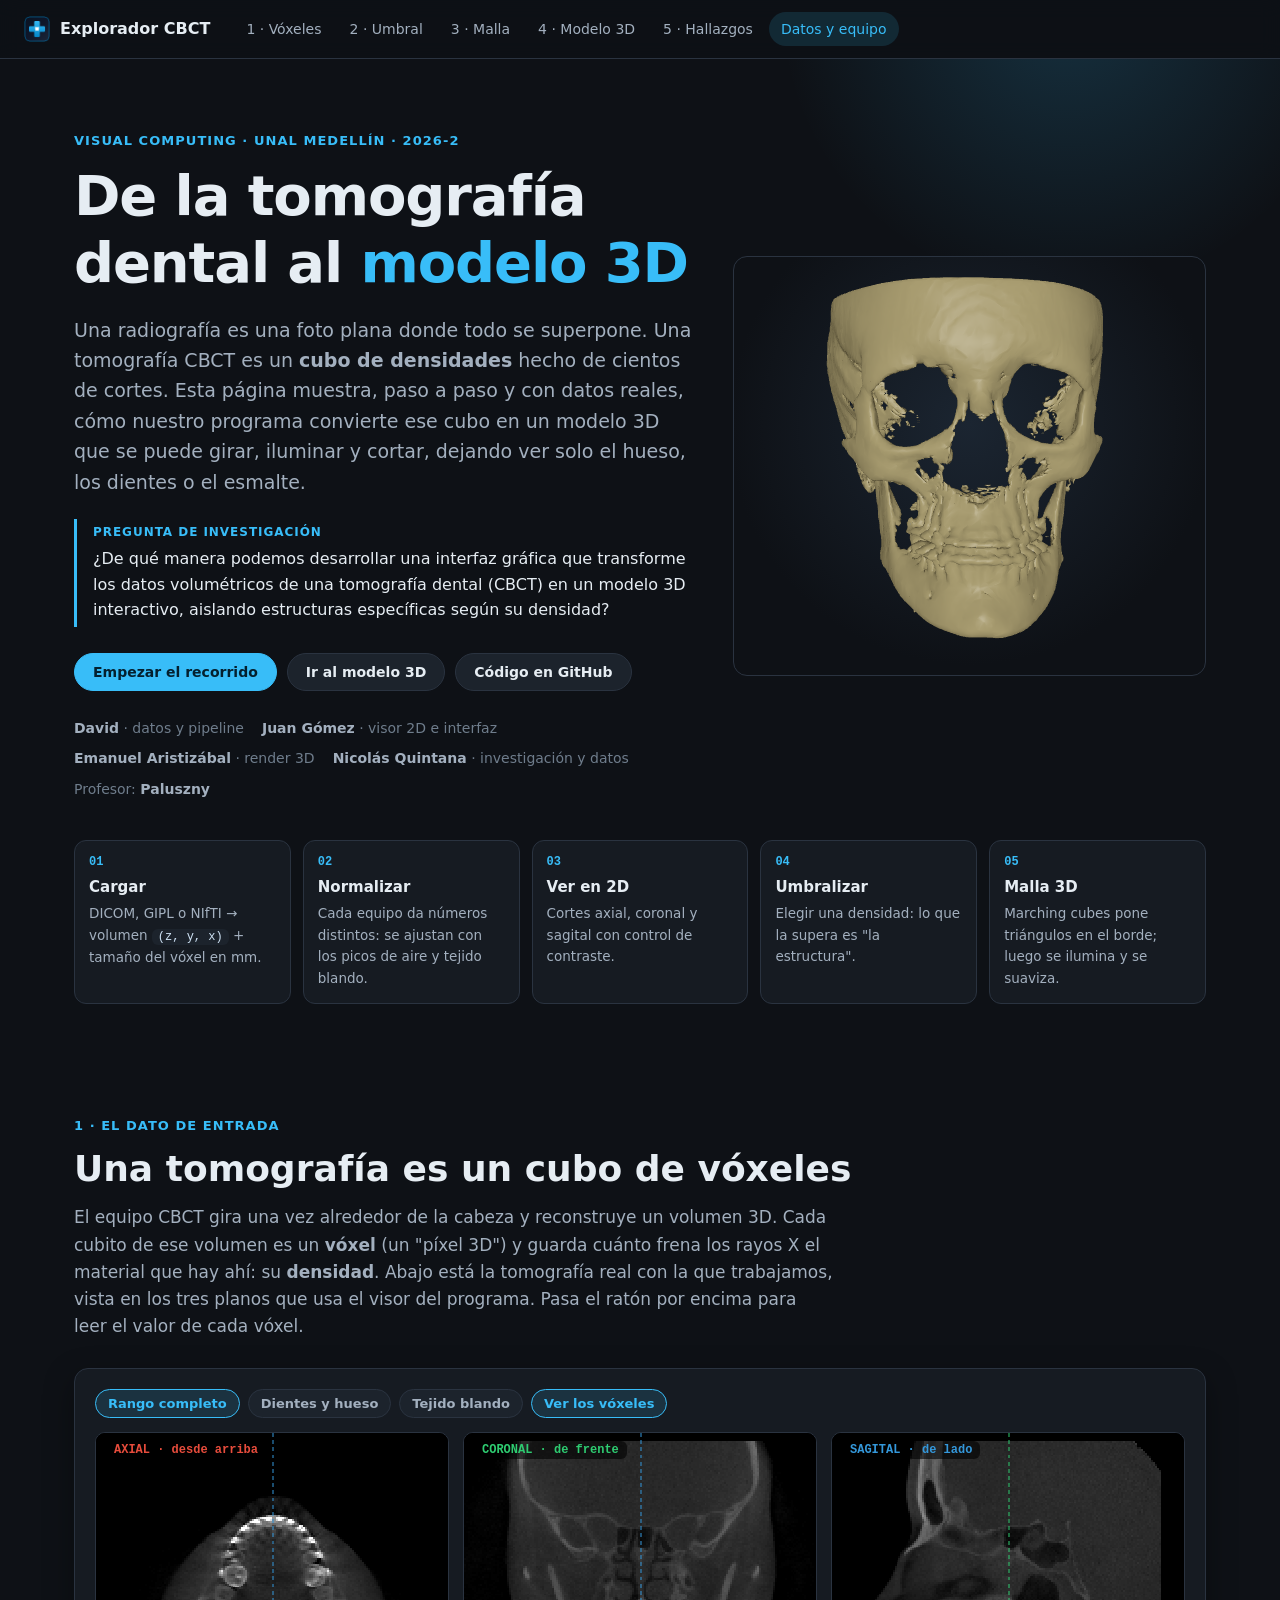
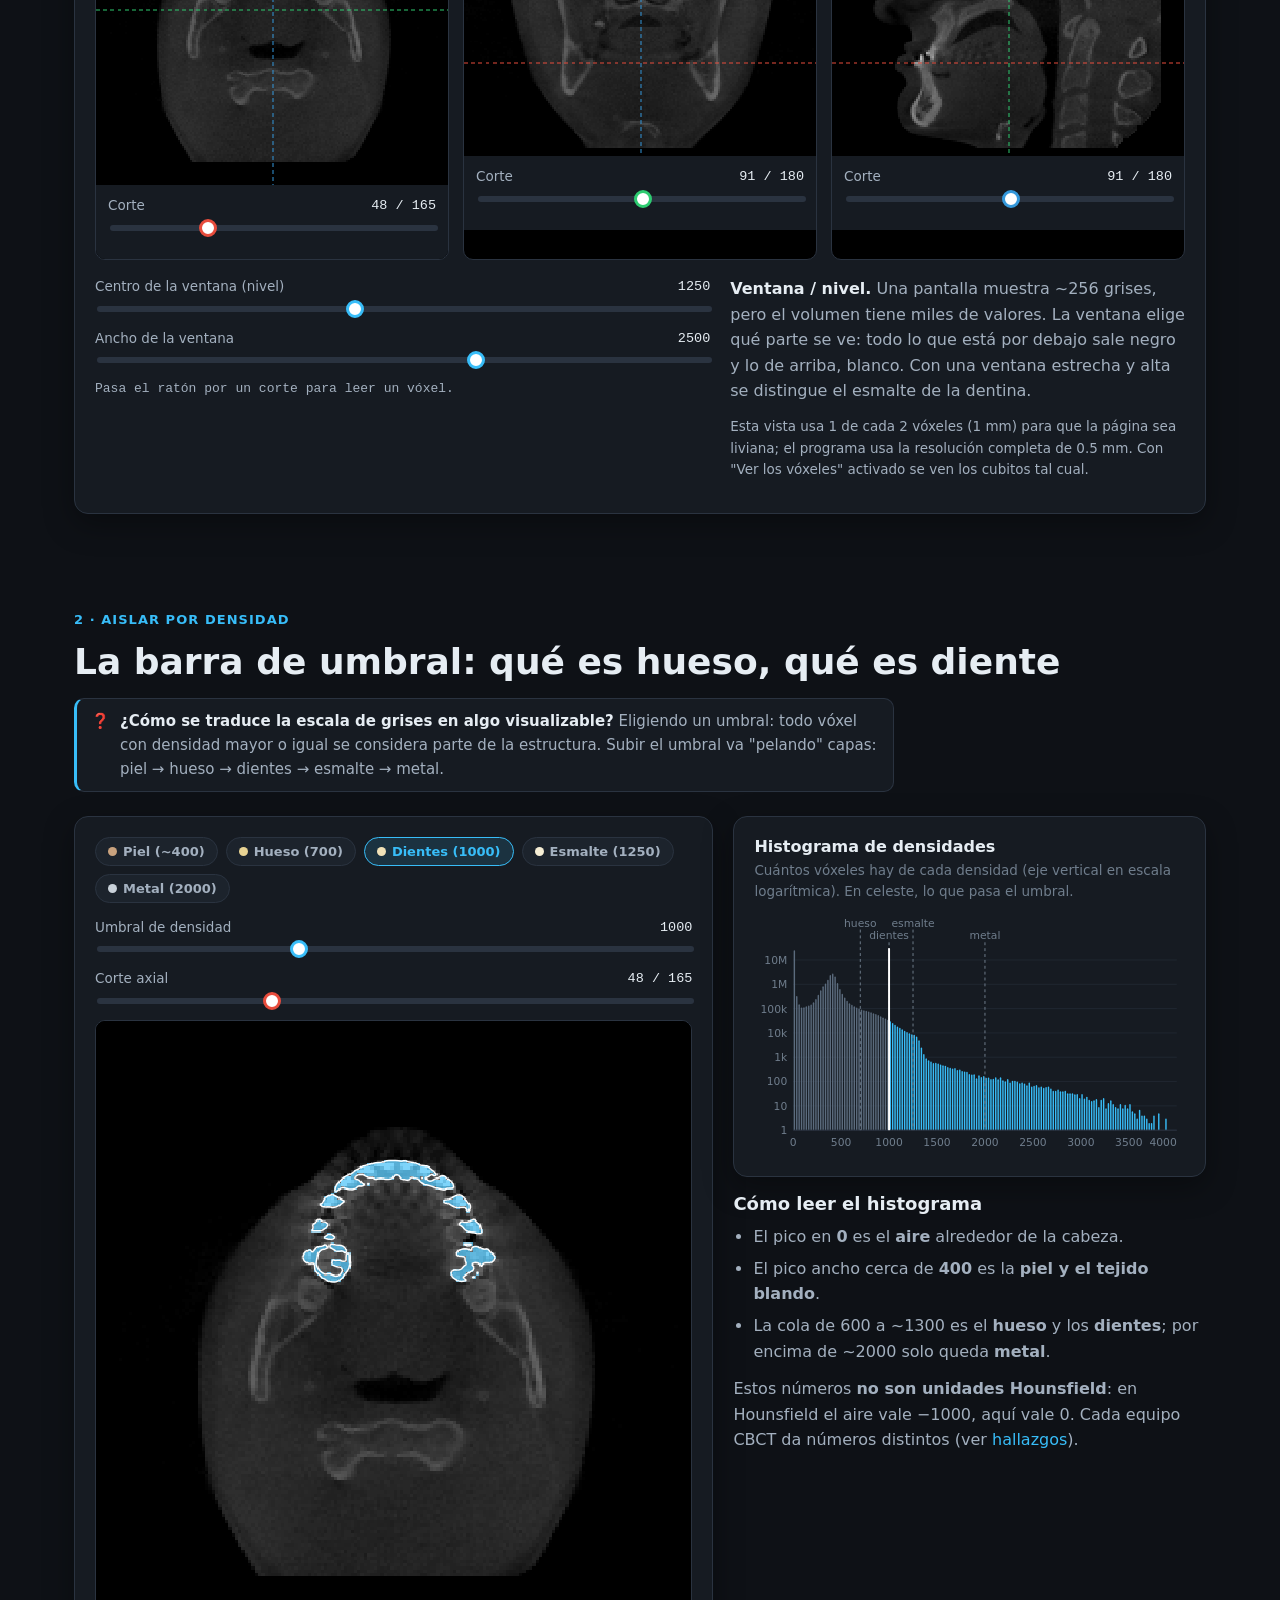
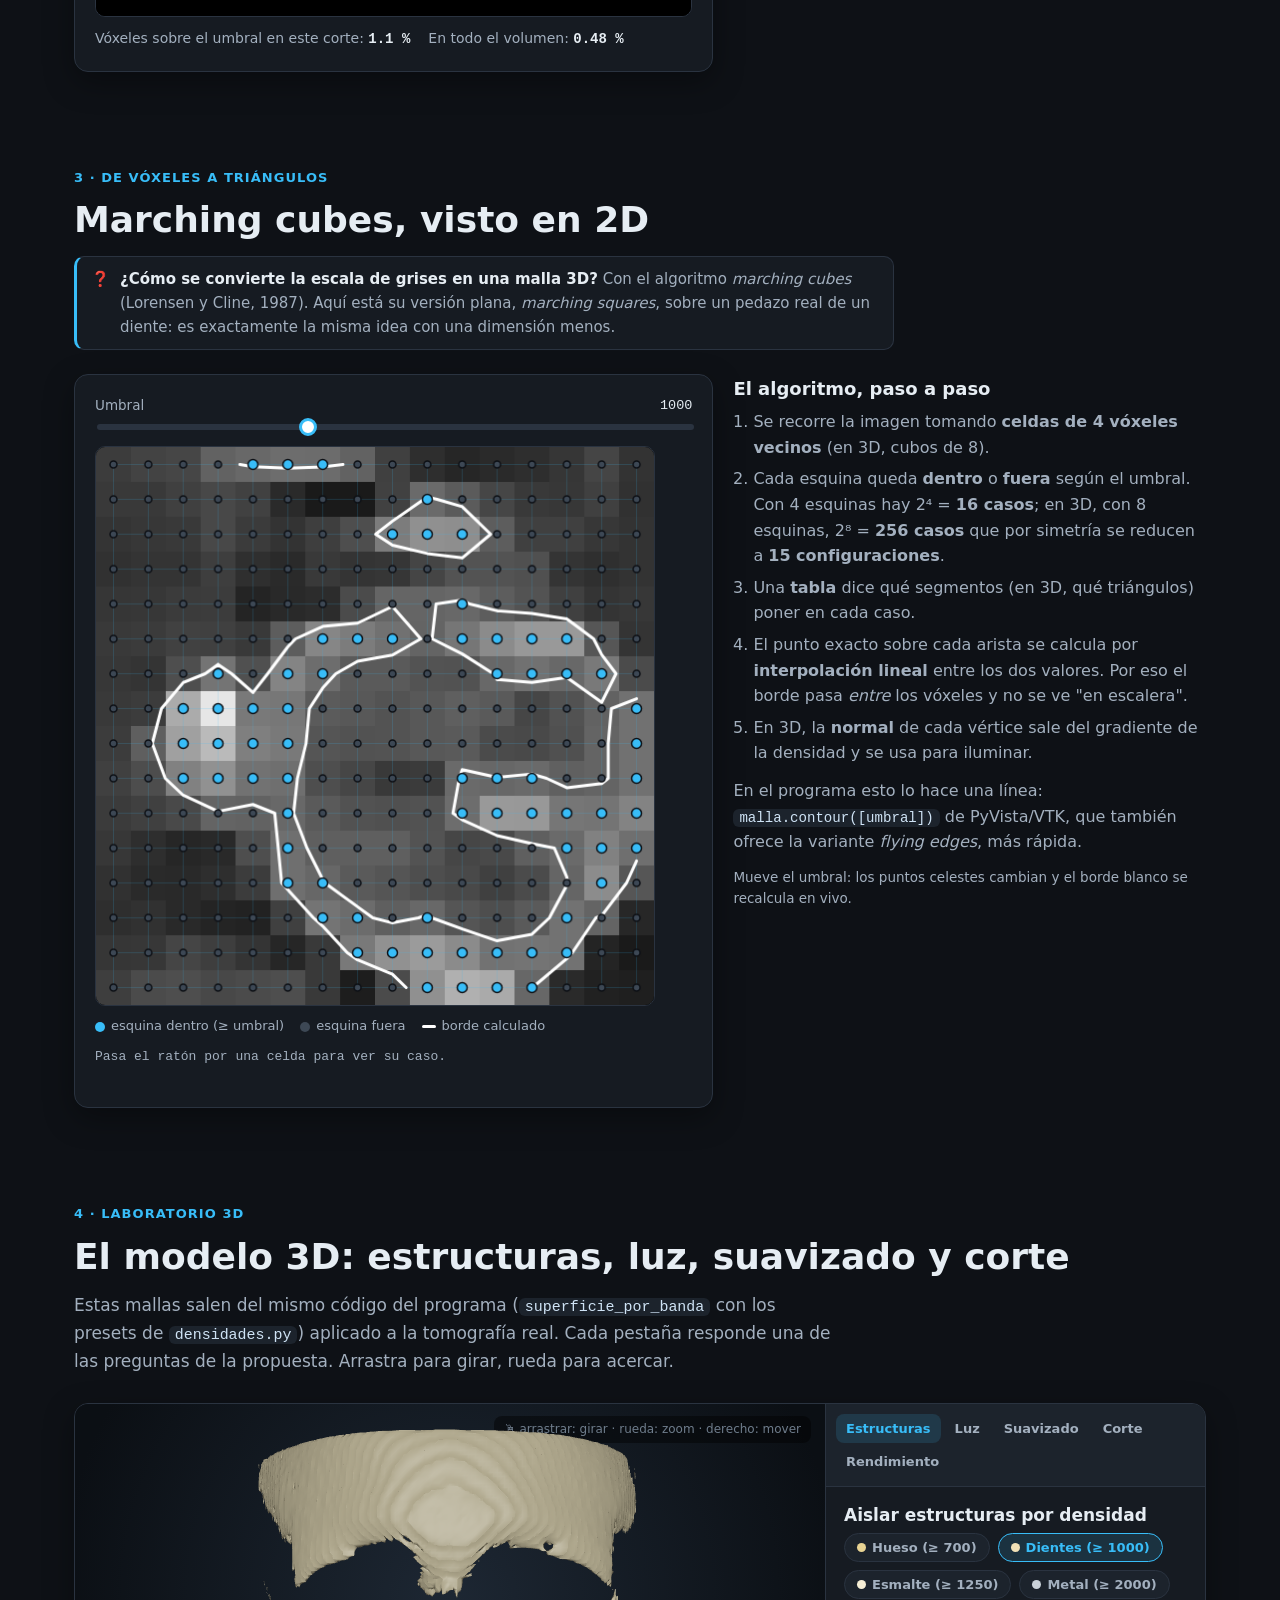
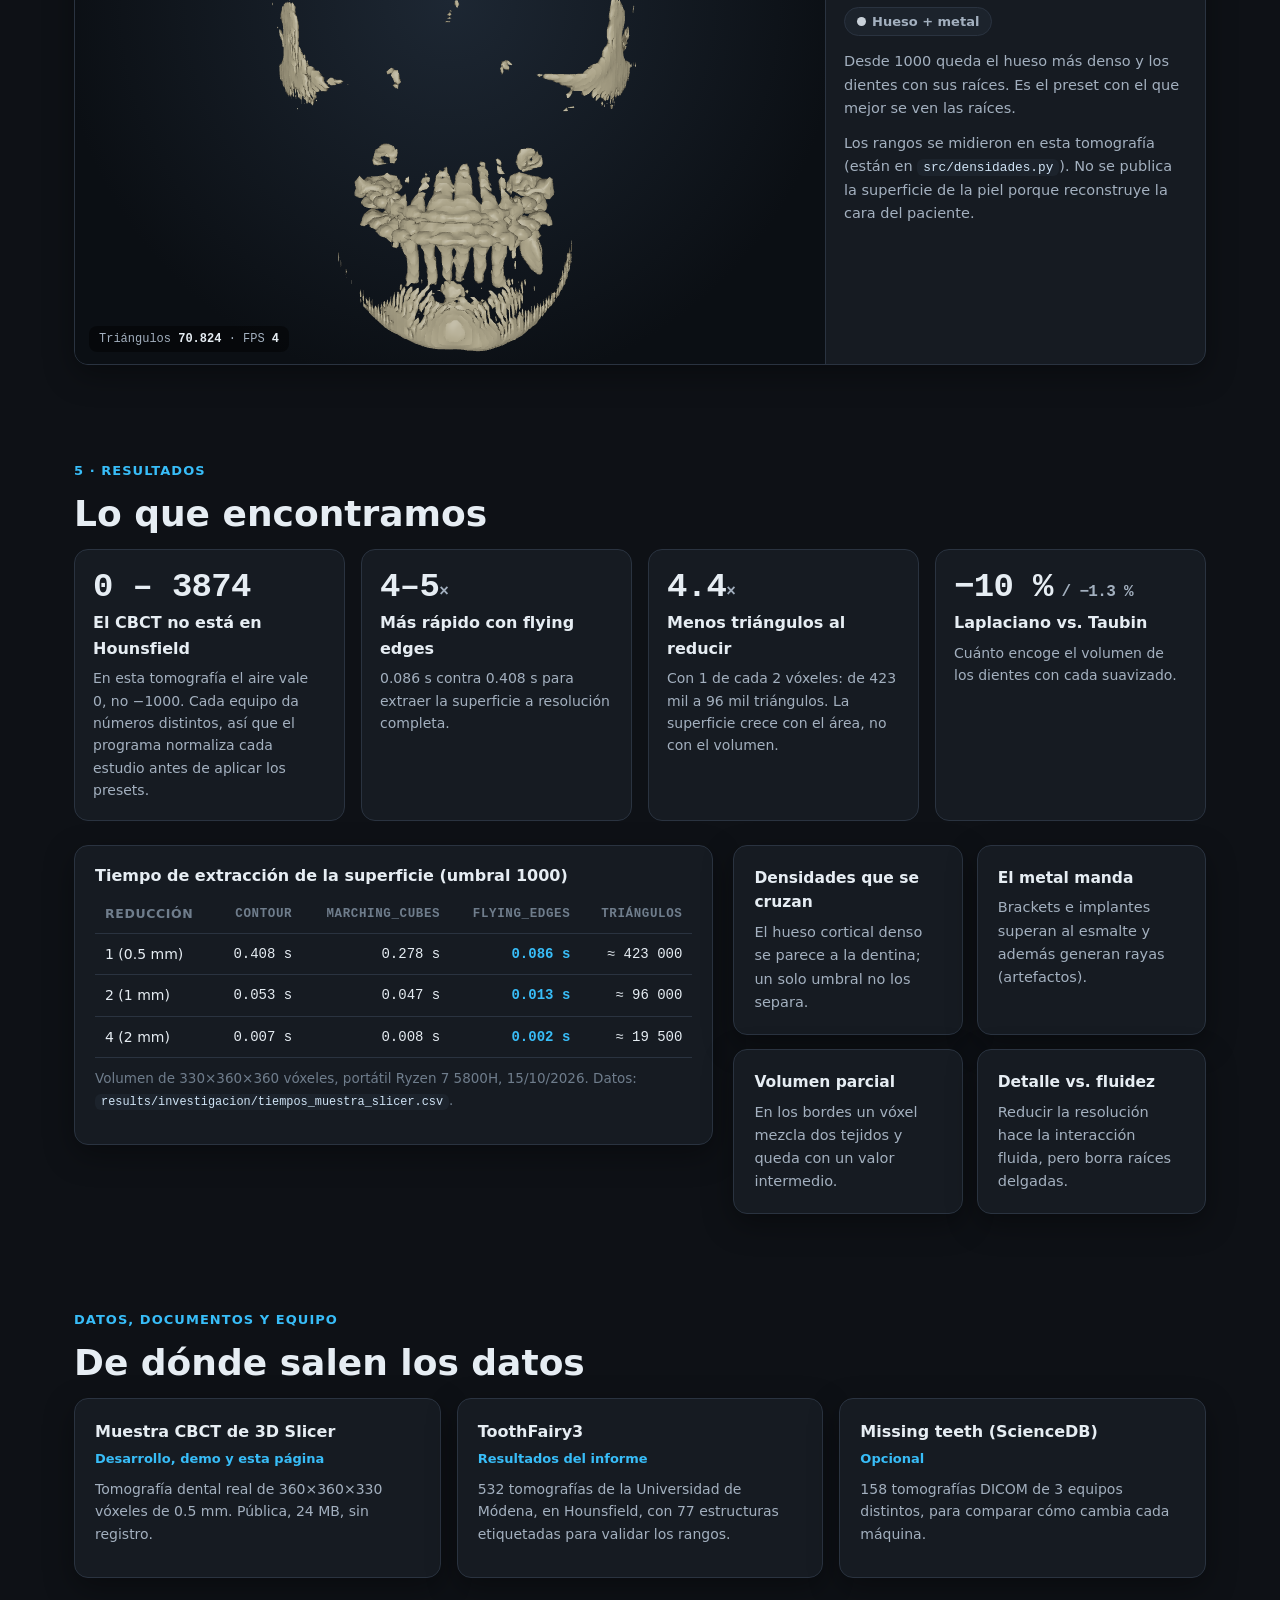
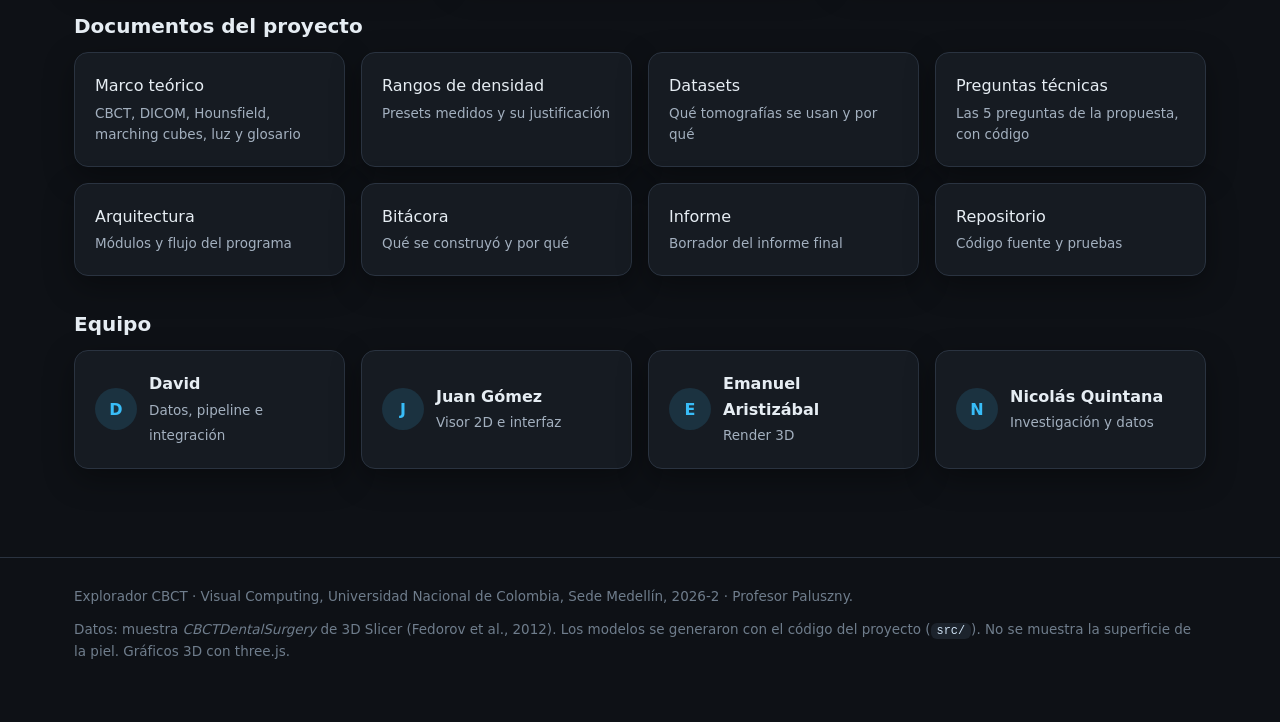
==== web/index.html @ e6a47430 "feat: colores de tejido desde la curva CT-Bone de 3D Slicer, compartidos por app y página - densidad" ====
<!doctype html>
<html lang="es">
<head>
<meta charset="utf-8">
<meta name="viewport" content="width=device-width, initial-scale=1">
<title>Explorador CBCT — de la tomografía al modelo 3D</title>
<meta name="description" content="Proyecto de Visual Computing (UNAL Medellín): cómo una tomografía dental CBCT se convierte en un modelo 3D interactivo que aísla estructuras por densidad.">
<link rel="icon" href="img/icono.png">
<link rel="stylesheet" href="estilos.css">
<script type="importmap">
{ "imports": { "three": "./vendor/three/three.module.js" } }
</script>
</head>
<body>

<nav class="nav" aria-label="Secciones">
  <a class="marca" href="#inicio"><img src="img/icono.png" alt=""><span>Explorador CBCT</span></a>
  <ul>
    <li><a href="#voxel">1 · Vóxeles</a></li>
    <li><a href="#umbral">2 · Umbral</a></li>
    <li><a href="#malla">3 · Malla</a></li>
    <li><a href="#modelo">4 · Modelo 3D</a></li>
    <li><a href="#hallazgos">5 · Hallazgos</a></li>
    <li><a href="#datos">Datos y equipo</a></li>
  </ul>
</nav>

<header class="portada" id="inicio">
  <div class="contenedor rejilla-2">
    <div>
      <div class="eyebrow">Visual Computing · UNAL Medellín · 2026-2</div>
      <h1>De la tomografía dental al <span>modelo 3D</span></h1>
      <p class="lead">Una radiografía es una foto plana donde todo se superpone. Una tomografía CBCT es un
        <b>cubo de densidades</b> hecho de cientos de cortes. Esta página muestra, paso a paso y con datos
        reales, cómo nuestro programa convierte ese cubo en un modelo 3D que se puede girar, iluminar y cortar,
        dejando ver solo el hueso, los dientes o el esmalte.</p>
      <blockquote class="cita-pregunta">
        <small>Pregunta de investigación</small>
        ¿De qué manera podemos desarrollar una interfaz gráfica que transforme los datos volumétricos de una
        tomografía dental (CBCT) en un modelo 3D interactivo, aislando estructuras específicas según su densidad?
      </blockquote>
      <div class="botones">
        <a class="btn primario" href="#voxel">Empezar el recorrido</a>
        <a class="btn" href="#modelo">Ir al modelo 3D</a>
        <a class="btn" href="https://github.com/69kingDavid69/radiografias-visual-computing">Código en GitHub</a>
      </div>
      <div class="equipo">
        <span><b>David</b> · datos y pipeline</span>
        <span><b>Juan Gómez</b> · visor 2D e interfaz</span>
        <span><b>Emanuel Aristizábal</b> · render 3D</span>
        <span><b>Nicolás Quintana</b> · investigación y datos</span>
        <span>Profesor: <b>Paluszny</b></span>
      </div>
    </div>
    <div class="visor-portada" id="visor-portada" aria-label="Modelo 3D de los dientes y el hueso girando">
      <div class="cargando" id="cargando-portada">Cargando modelo…</div>
    </div>
  </div>

  <div class="contenedor" style="margin-top:40px">
    <div class="flujo" aria-label="Flujo del programa">
      <div class="paso"><div class="num">01</div><h4>Cargar</h4><p>DICOM, GIPL o NIfTI → volumen <code>(z, y, x)</code> + tamaño del vóxel en mm.</p></div>
      <div class="paso"><div class="num">02</div><h4>Normalizar</h4><p>Cada equipo da números distintos: se ajustan con los picos de aire y tejido blando.</p></div>
      <div class="paso"><div class="num">03</div><h4>Ver en 2D</h4><p>Cortes axial, coronal y sagital con control de contraste.</p></div>
      <div class="paso"><div class="num">04</div><h4>Umbralizar</h4><p>Elegir una densidad: lo que la supera es "la estructura".</p></div>
      <div class="paso"><div class="num">05</div><h4>Malla 3D</h4><p>Marching cubes pone triángulos en el borde; luego se ilumina y se suaviza.</p></div>
    </div>
  </div>
</header>

<main>

<!-- ============ 1. VÓXELES ============ -->
<section id="voxel">
  <div class="contenedor">
    <div class="eyebrow">1 · El dato de entrada</div>
    <h2 class="titulo-seccion">Una tomografía es un cubo de vóxeles</h2>
    <p class="intro">El equipo CBCT gira una vez alrededor de la cabeza y reconstruye un volumen 3D. Cada cubito de ese
      volumen es un <b>vóxel</b> (un "píxel 3D") y guarda cuánto frena los rayos X el material que hay ahí: su
      <b>densidad</b>. Abajo está la tomografía real con la que trabajamos, vista en los tres planos que usa el visor
      del programa. Pasa el ratón por encima para leer el valor de cada vóxel.</p>

    <div class="tarjeta">
      <div class="chips" role="group" aria-label="Contraste">
        <button class="chip" data-ventana="completo" aria-pressed="true">Rango completo</button>
        <button class="chip" data-ventana="dientes_hueso" aria-pressed="false">Dientes y hueso</button>
        <button class="chip" data-ventana="tejido_blando" aria-pressed="false">Tejido blando</button>
        <button class="chip" id="btn-voxeles" aria-pressed="true">Ver los vóxeles</button>
      </div>
      <div class="planos" id="planos">
        <div class="plano" data-plano="axial">
          <span class="etiqueta" style="color:var(--axial)">AXIAL · desde arriba</span>
          <canvas width="180" height="180"></canvas>
          <div class="pie"><div class="control"><label>Corte <output></output></label><input type="range" style="--color-barra:var(--axial)" aria-label="Corte axial"></div></div>
        </div>
        <div class="plano" data-plano="coronal">
          <span class="etiqueta" style="color:var(--coronal)">CORONAL · de frente</span>
          <canvas width="180" height="180"></canvas>
          <div class="pie"><div class="control"><label>Corte <output></output></label><input type="range" style="--color-barra:var(--coronal)" aria-label="Corte coronal"></div></div>
        </div>
        <div class="plano" data-plano="sagital">
          <span class="etiqueta" style="color:var(--sagital)">SAGITAL · de lado</span>
          <canvas width="180" height="180"></canvas>
          <div class="pie"><div class="control"><label>Corte <output></output></label><input type="range" style="--color-barra:var(--sagital)" aria-label="Corte sagital"></div></div>
        </div>
      </div>
      <div class="rejilla-2" style="margin-top:16px">
        <div>
          <div class="control"><label>Centro de la ventana (nivel) <output id="out-centro"></output></label><input type="range" id="centro" min="0" max="3000" step="10"></div>
          <div class="control"><label>Ancho de la ventana <output id="out-ancho"></output></label><input type="range" id="ancho" min="50" max="4000" step="10"></div>
          <div class="lectura" id="lectura-voxel">Pasa el ratón por un corte para leer un vóxel.</div>
        </div>
        <div class="explicacion">
          <p><strong>Ventana / nivel.</strong> Una pantalla muestra ~256 grises, pero el volumen tiene miles de valores. La
            ventana elige qué parte se ve: todo lo que está por debajo sale negro y lo de arriba, blanco. Con una ventana
            estrecha y alta se distingue el esmalte de la dentina.</p>
          <p class="nota">Esta vista usa 1 de cada 2 vóxeles (1 mm) para que la página sea liviana; el programa usa la
            resolución completa de 0.5 mm. Con "Ver los vóxeles" activado se ven los cubitos tal cual.</p>
        </div>
      </div>
    </div>
  </div>
</section>

<!-- ============ 2. UMBRAL ============ -->
<section id="umbral">
  <div class="contenedor">
    <div class="eyebrow">2 · Aislar por densidad</div>
    <h2 class="titulo-seccion">La barra de umbral: qué es hueso, qué es diente</h2>
    <div class="pregunta-profe"><span>❓</span><span><b>¿Cómo se traduce la escala de grises en algo visualizable?</b>
      Eligiendo un umbral: todo vóxel con densidad mayor o igual se considera parte de la estructura. Subir el umbral
      va "pelando" capas: piel → hueso → dientes → esmalte → metal.</span></div>

    <div class="rejilla-2">
      <div class="tarjeta">
        <div class="chips" role="group" aria-label="Presets de densidad" id="chips-umbral"></div>
        <div class="control"><label>Umbral de densidad <output id="out-umbral"></output></label><input type="range" id="umbral-barra" min="0" max="3000" step="10" value="1000"></div>
        <div class="control"><label>Corte axial <output id="out-corte-umbral"></output></label><input type="range" id="corte-umbral" style="--color-barra:var(--axial)"></div>
        <div class="lienzo-umbral"><canvas id="lienzo-umbral" width="180" height="180" aria-label="Corte axial con los vóxeles que pasan el umbral resaltados"></canvas></div>
        <div class="estadistica">
          <span>Vóxeles sobre el umbral en este corte: <b id="pct-corte">—</b></span>
          <span>En todo el volumen: <b id="pct-total">—</b></span>
        </div>
      </div>
      <div>
        <div class="tarjeta histograma">
          <h3 style="font-size:16px;margin-bottom:4px">Histograma de densidades</h3>
          <p class="nota" style="margin-bottom:8px">Cuántos vóxeles hay de cada densidad (eje vertical en escala logarítmica). En celeste, lo que pasa el umbral.</p>
          <div id="histograma"></div>
        </div>
        <div class="explicacion" style="margin-top:16px">
          <h3>Cómo leer el histograma</h3>
          <ul>
            <li>El pico en <b>0</b> es el <b>aire</b> alrededor de la cabeza.</li>
            <li>El pico ancho cerca de <b>400</b> es la <b>piel y el tejido blando</b>.</li>
            <li>La cola de 600 a ~1300 es el <b>hueso</b> y los <b>dientes</b>; por encima de ~2000 solo queda <b>metal</b>.</li>
          </ul>
          <p>Estos números <b>no son unidades Hounsfield</b>: en Hounsfield el aire vale −1000, aquí vale 0. Cada equipo
            CBCT da números distintos (ver <a href="#hallazgos">hallazgos</a>).</p>
        </div>
      </div>
    </div>
  </div>
</section>

<!-- ============ 3. MARCHING ============ -->
<section id="malla">
  <div class="contenedor">
    <div class="eyebrow">3 · De vóxeles a triángulos</div>
    <h2 class="titulo-seccion">Marching cubes, visto en 2D</h2>
    <div class="pregunta-profe"><span>❓</span><span><b>¿Cómo se convierte la escala de grises en una malla 3D?</b>
      Con el algoritmo <i>marching cubes</i> (Lorensen y Cline, 1987). Aquí está su versión plana,
      <i>marching squares</i>, sobre un pedazo real de un diente: es exactamente la misma idea con una dimensión menos.</span></div>

    <div class="rejilla-2">
      <div class="tarjeta ms">
        <div class="control"><label>Umbral <output id="out-umbral-ms"></output></label><input type="range" id="umbral-ms" min="200" max="2500" step="10" value="1000"></div>
        <canvas id="lienzo-ms" width="560" height="560" aria-label="Rejilla de vóxeles de un diente con el borde calculado por marching squares"></canvas>
        <div class="leyenda-ms">
          <span><i style="background:var(--acento)"></i>esquina dentro (≥ umbral)</span>
          <span><i style="background:#3d4855"></i>esquina fuera</span>
          <span><i style="background:#fff;border-radius:2px;height:3px;width:14px"></i>borde calculado</span>
        </div>
        <div class="caso" id="caso-ms">Pasa el ratón por una celda para ver su caso.</div>
      </div>
      <div class="explicacion">
        <h3>El algoritmo, paso a paso</h3>
        <ol>
          <li>Se recorre la imagen tomando <b>celdas de 4 vóxeles vecinos</b> (en 3D, cubos de 8).</li>
          <li>Cada esquina queda <b>dentro</b> o <b>fuera</b> según el umbral. Con 4 esquinas hay 2⁴ = <b>16 casos</b>;
            en 3D, con 8 esquinas, 2⁸ = <b>256 casos</b> que por simetría se reducen a <b>15 configuraciones</b>.</li>
          <li>Una <b>tabla</b> dice qué segmentos (en 3D, qué triángulos) poner en cada caso.</li>
          <li>El punto exacto sobre cada arista se calcula por <b>interpolación lineal</b> entre los dos valores. Por eso
            el borde pasa <i>entre</i> los vóxeles y no se ve "en escalera".</li>
          <li>En 3D, la <b>normal</b> de cada vértice sale del gradiente de la densidad y se usa para iluminar.</li>
        </ol>
        <p>En el programa esto lo hace una línea: <code>malla.contour([umbral])</code> de PyVista/VTK, que
          también ofrece la variante <i>flying edges</i>, más rápida.</p>
        <p class="nota">Mueve el umbral: los puntos celestes cambian y el borde blanco se recalcula en vivo.</p>
      </div>
    </div>
  </div>
</section>

<!-- ============ 4. MODELO 3D ============ -->
<section id="modelo">
  <div class="contenedor">
    <div class="eyebrow">4 · Laboratorio 3D</div>
    <h2 class="titulo-seccion">El modelo 3D: estructuras, luz, suavizado y corte</h2>
    <p class="intro">Estas mallas salen del mismo código del programa (<code>superficie_por_banda</code> con los presets
      de <code>densidades.py</code>) aplicado a la tomografía real. Cada pestaña responde una de las preguntas de la
      propuesta. Arrastra para girar, rueda para acercar.</p>

    <div class="laboratorio">
      <div class="escena" id="escena-lab">
        <div class="cargando" id="cargando-lab">Cargando modelo…</div>
        <div class="ayuda-raton">🖱 arrastrar: girar · rueda: zoom · derecho: mover</div>
        <div class="hud" id="hud-lab"></div>
      </div>
      <div class="panel-lab">
        <div class="pestanas" role="tablist" aria-label="Temas del laboratorio">
          <button role="tab" aria-selected="true" data-pestana="estructuras">Estructuras</button>
          <button role="tab" aria-selected="false" data-pestana="luz">Luz</button>
          <button role="tab" aria-selected="false" data-pestana="suavizado">Suavizado</button>
          <button role="tab" aria-selected="false" data-pestana="corte">Corte</button>
          <button role="tab" aria-selected="false" data-pestana="rendimiento">Rendimiento</button>
        </div>

        <div class="contenido-pestana" data-contenido="estructuras" role="tabpanel">
          <h3>Aislar estructuras por densidad</h3>
          <div class="chips" role="group" aria-label="Estructura" id="chips-estructura"></div>
          <p id="texto-estructura"></p>
          <p class="nota">Los rangos se midieron en esta tomografía (están en <code>src/densidades.py</code>). No se publica la
            superficie de la piel porque reconstruye la cara del paciente.</p>
        </div>

        <div class="contenido-pestana" data-contenido="luz" role="tabpanel" hidden>
          <h3>¿Qué iluminación ayuda a ver raíces e irregularidades?</h3>
          <div class="interruptor" role="group" aria-label="Sombreado">
            <button data-sombreado="plano" aria-pressed="false">Plano</button>
            <button data-sombreado="phong" aria-pressed="true">Phong</button>
          </div>
          <div class="control"><label>Brillo especular (exponente n) <output id="out-brillo"></output></label><input type="range" id="brillo" min="1" max="120" value="40"></div>
          <div class="chips"><button class="chip" id="btn-triangulos" aria-pressed="false">Ver triángulos</button></div>
          <div class="formula">color = ambiente + difusa·(N·L) + especular·(R·V)ⁿ</div>
          <ul>
            <li><b>Plano:</b> una normal por triángulo; se ven las facetas.</li>
            <li><b>Gouraud:</b> la luz se calcula en los vértices y se interpolan los colores; los brillos pequeños se pierden.</li>
            <li><b>Phong:</b> se interpolan las normales y la luz se calcula en cada píxel; los brillos marcan curvas finas como las raíces. Es el que usa el programa (<code>smooth_shading=True</code>).</li>
          </ul>
        </div>

        <div class="contenido-pestana" data-contenido="suavizado" role="tabpanel" hidden>
          <h3>¿Cómo se suaviza sin perder la forma?</h3>
          <div class="chips" role="group" aria-label="Suavizado" id="chips-suavizado">
            <button class="chip" data-suavizado="ninguno" aria-pressed="true">Sin suavizar</button>
            <button class="chip" data-suavizado="laplaciano" aria-pressed="false">Laplaciano</button>
            <button class="chip" data-suavizado="taubin" aria-pressed="false">Taubin</button>
          </div>
          <div class="control"><label>Iteraciones <output id="out-iter"></output></label><input type="range" id="iteraciones" min="5" max="100" step="5" value="30"></div>
          <div class="dato-vivo">
            <div><small>Volumen respecto al original</small><b id="vol-cambio">100 %</b></div>
            <div><small>Triángulos</small><b id="tri-suav">—</b></div>
          </div>
          <ul>
            <li><b>Laplaciano:</b> cada vértice va al promedio de sus vecinos. Suaviza, pero <b>encoge</b> el modelo.</li>
            <li><b>Taubin:</b> alterna un paso que encoge y otro que infla (filtro pasa-bajos): quita el ruido <b>sin encoger</b>.</li>
          </ul>
          <p class="nota">Se calcula en vivo en el navegador sobre el modelo de los dientes (λ = 0.33, μ = −0.34). Con más iteraciones el Laplaciano encoge cada vez más, mientras Taubin se mantiene cerca del 100 %. En el programa (PyVista) se midió −10.4 % y −1.3 %. Como el modelo está recortado, el volumen es aproximado.</p>
        </div>

        <div class="contenido-pestana" data-contenido="corte" role="tabpanel" hidden>
          <h3>Plano de corte: ver por dentro</h3>
          <div class="interruptor" role="group" aria-label="Eje del plano">
            <button data-eje="x" aria-pressed="true">Lado a lado</button>
            <button data-eje="y" aria-pressed="false">Adelante-atrás</button>
            <button data-eje="z" aria-pressed="false">Arriba-abajo</button>
          </div>
          <div class="control"><label>Posición del plano <output id="out-corte"></output></label><input type="range" id="pos-corte" min="0" max="1000" value="500"></div>
          <p>Todo lo que queda de un lado del plano se oculta. Como la superficie es una cáscara, al cortarla se ve el
            interior en <b style="color:var(--pulpa)">rojo</b>: las cavidades de la pulpa y los conductos aparecen como superficies internas del diente.</p>
          <p class="nota">En el programa: <code>pl.add_mesh_clip_plane(superficie)</code> (PyVista).</p>
        </div>

        <div class="contenido-pestana" data-contenido="rendimiento" role="tabpanel" hidden>
          <h3>¿Cuánto cuestan los polígonos?</h3>
          <div class="dato-vivo">
            <div><small>Triángulos en pantalla</small><b id="tri-vivo">—</b></div>
            <div><small>Cuadros por segundo</small><b id="fps-vivo">—</b></div>
          </div>
          <div class="chips"><button class="chip" id="btn-girar" aria-pressed="false">Girar solo</button></div>
          <p>Hay dos costos distintos:</p>
          <ul>
            <li><b>Extraer</b> la superficie depende de los vóxeles y se paga al mover la barra de umbral.</li>
            <li><b>Dibujarla</b> depende de los triángulos y se paga en cada cuadro mientras se gira.</li>
          </ul>
          <p>Las mediciones del programa están en <a href="#hallazgos">hallazgos</a>: <i>flying edges</i> es 4–5× más
            rápido y tomar 1 de cada 2 vóxeles deja 4.4× menos triángulos.</p>
        </div>
      </div>
    </div>
  </div>
</section>

<!-- ============ 5. HALLAZGOS ============ -->
<section id="hallazgos">
  <div class="contenedor">
    <div class="eyebrow">5 · Resultados</div>
    <h2 class="titulo-seccion">Lo que encontramos</h2>
    <div class="rejilla-4">
      <div class="cifra"><div class="valor">0 – 3874</div><div class="que">El CBCT no está en Hounsfield</div><p>En esta tomografía el aire vale 0, no −1000. Cada equipo da números distintos, así que el programa normaliza cada estudio antes de aplicar los presets.</p></div>
      <div class="cifra"><div class="valor">4–5<small>×</small></div><div class="que">Más rápido con flying edges</div><p>0.086 s contra 0.408 s para extraer la superficie a resolución completa.</p></div>
      <div class="cifra"><div class="valor">4.4<small>×</small></div><div class="que">Menos triángulos al reducir</div><p>Con 1 de cada 2 vóxeles: de 423 mil a 96 mil triángulos. La superficie crece con el área, no con el volumen.</p></div>
      <div class="cifra"><div class="valor">−10 %<small> / −1.3 %</small></div><div class="que">Laplaciano vs. Taubin</div><p>Cuánto encoge el volumen de los dientes con cada suavizado.</p></div>
    </div>

    <div class="rejilla-2" style="margin-top:24px">
      <div class="tarjeta">
        <h3 style="font-size:16px;margin-bottom:10px">Tiempo de extracción de la superficie (umbral 1000)</h3>
        <table>
          <thead><tr><th>Reducción</th><th class="num">contour</th><th class="num">marching_cubes</th><th class="num">flying_edges</th><th class="num">Triángulos</th></tr></thead>
          <tbody>
            <tr><td>1 (0.5 mm)</td><td class="num">0.408 s</td><td class="num">0.278 s</td><td class="num"><span class="mejor">0.086 s</span></td><td class="num">≈ 423 000</td></tr>
            <tr><td>2 (1 mm)</td><td class="num">0.053 s</td><td class="num">0.047 s</td><td class="num"><span class="mejor">0.013 s</span></td><td class="num">≈ 96 000</td></tr>
            <tr><td>4 (2 mm)</td><td class="num">0.007 s</td><td class="num">0.008 s</td><td class="num"><span class="mejor">0.002 s</span></td><td class="num">≈ 19 500</td></tr>
          </tbody>
        </table>
        <p class="nota" style="margin-top:10px">Volumen de 330×360×360 vóxeles, portátil Ryzen 7 5800H, 15/10/2026. Datos: <code>results/investigacion/tiempos_muestra_slicer.csv</code>.</p>
      </div>
      <div class="lista-limites">
        <div class="tarjeta"><h4>Densidades que se cruzan</h4><p>El hueso cortical denso se parece a la dentina; un solo umbral no los separa.</p></div>
        <div class="tarjeta"><h4>El metal manda</h4><p>Brackets e implantes superan al esmalte y además generan rayas (artefactos).</p></div>
        <div class="tarjeta"><h4>Volumen parcial</h4><p>En los bordes un vóxel mezcla dos tejidos y queda con un valor intermedio.</p></div>
        <div class="tarjeta"><h4>Detalle vs. fluidez</h4><p>Reducir la resolución hace la interacción fluida, pero borra raíces delgadas.</p></div>
      </div>
    </div>
  </div>
</section>

<!-- ============ DATOS Y EQUIPO ============ -->
<section id="datos">
  <div class="contenedor">
    <div class="eyebrow">Datos, documentos y equipo</div>
    <h2 class="titulo-seccion">De dónde salen los datos</h2>
    <div class="rejilla-3">
      <div class="tarjeta dataset"><h4>Muestra CBCT de 3D Slicer</h4><div class="uso">Desarrollo, demo y esta página</div><p>Tomografía dental real de 360×360×330 vóxeles de 0.5 mm. Pública, 24 MB, sin registro.</p></div>
      <div class="tarjeta dataset"><h4>ToothFairy3</h4><div class="uso">Resultados del informe</div><p>532 tomografías de la Universidad de Módena, en Hounsfield, con 77 estructuras etiquetadas para validar los rangos.</p></div>
      <div class="tarjeta dataset"><h4>Missing teeth (ScienceDB)</h4><div class="uso">Opcional</div><p>158 tomografías DICOM de 3 equipos distintos, para comparar cómo cambia cada máquina.</p></div>
    </div>

    <h3 style="margin:36px 0 14px;font-size:20px">Documentos del proyecto</h3>
    <div class="rejilla-4 docs">
      <a class="tarjeta" href="https://github.com/69kingDavid69/radiografias-visual-computing/blob/main/docs/investigacion/marco-teorico.md">Marco teórico<span>CBCT, DICOM, Hounsfield, marching cubes, luz y glosario</span></a>
      <a class="tarjeta" href="https://github.com/69kingDavid69/radiografias-visual-computing/blob/main/docs/investigacion/densidades.md">Rangos de densidad<span>Presets medidos y su justificación</span></a>
      <a class="tarjeta" href="https://github.com/69kingDavid69/radiografias-visual-computing/blob/main/docs/investigacion/datasets.md">Datasets<span>Qué tomografías se usan y por qué</span></a>
      <a class="tarjeta" href="https://github.com/69kingDavid69/radiografias-visual-computing/blob/main/docs/investigacion/preguntas-clave.md">Preguntas técnicas<span>Las 5 preguntas de la propuesta, con código</span></a>
      <a class="tarjeta" href="https://github.com/69kingDavid69/radiografias-visual-computing/blob/main/docs/ARCHITECTURE.md">Arquitectura<span>Módulos y flujo del programa</span></a>
      <a class="tarjeta" href="https://github.com/69kingDavid69/radiografias-visual-computing/blob/main/docs/bitacora-desarrollo.md">Bitácora<span>Qué se construyó y por qué</span></a>
      <a class="tarjeta" href="https://github.com/69kingDavid69/radiografias-visual-computing/blob/main/docs/investigacion/informe.md">Informe<span>Borrador del informe final</span></a>
      <a class="tarjeta" href="https://github.com/69kingDavid69/radiografias-visual-computing">Repositorio<span>Código fuente y pruebas</span></a>
    </div>

    <h3 style="margin:36px 0 14px;font-size:20px">Equipo</h3>
    <div class="rejilla-4">
      <div class="tarjeta persona"><div class="avatar">D</div><div><b>David</b><span>Datos, pipeline e integración</span></div></div>
      <div class="tarjeta persona"><div class="avatar">J</div><div><b>Juan Gómez</b><span>Visor 2D e interfaz</span></div></div>
      <div class="tarjeta persona"><div class="avatar">E</div><div><b>Emanuel Aristizábal</b><span>Render 3D</span></div></div>
      <div class="tarjeta persona"><div class="avatar">N</div><div><b>Nicolás Quintana</b><span>Investigación y datos</span></div></div>
    </div>
  </div>
</section>

</main>

<footer>
  <div class="contenedor">
    <p>Explorador CBCT · Visual Computing, Universidad Nacional de Colombia, Sede Medellín, 2026-2 · Profesor Paluszny.</p>
    <p>Datos: muestra <i>CBCTDentalSurgery</i> de 3D Slicer (Fedorov et al., 2012). Los modelos se generaron con el código
      del proyecto (<code>src/</code>). No se muestra la superficie de la piel. Gráficos 3D con three.js.</p>
  </div>
</footer>

<div class="tooltip" id="tooltip" role="status"></div>

<script type="module" src="js/principal.js"></script>
</body>
</html>
---- web/estilos.css ----
/* Explorador CBCT — página del proyecto. Mismos colores que la app Qt (src/app_qt.py). */
:root {
  color-scheme: dark;
  --bg: #0e1116;
  --panel: #161b22;
  --panel-2: #1c232c;
  --line: #2a3340;
  --ink: #e6edf3;
  --ink-2: #a3b0bf;
  --ink-3: #6f7d8c;
  --acento: #38bdf8;
  --acento-2: #0ea5e9;
  --acento-suave: rgba(56, 189, 248, 0.14);
  --axial: #e74c3c;
  --coronal: #2ecc71;
  --sagital: #3498db;
  /* Colores de los tejidos: los mismos de src/densidades.py (COLORES_TEJIDO). */
  --metal: #c9d1d9;
  --hueso: #e8d393;
  --dientes: #f0e1b7;
  --esmalte: #f6eed5;
  --pulpa: #d94a3d;   /* interior de los dientes (pulpa y conductos) en el plano de corte */
  --radio: 14px;
  --sombra: 0 10px 30px rgba(0, 0, 0, 0.35);
  --fuente: "Segoe UI", system-ui, -apple-system, Roboto, "Helvetica Neue", Arial, sans-serif;
  --mono: ui-monospace, "Cascadia Code", Consolas, monospace;
}

* { box-sizing: border-box; }
html { scroll-behavior: smooth; scroll-padding-top: 72px; }
body {
  margin: 0;
  background: var(--bg);
  color: var(--ink);
  font: 16px/1.6 var(--fuente);
  -webkit-font-smoothing: antialiased;
}
a { color: var(--acento); text-decoration: none; }
a:hover { text-decoration: underline; }
code { font-family: var(--mono); font-size: 0.88em; background: var(--panel-2); padding: 1px 6px; border-radius: 6px; color: #cfe3f5; }
h1, h2, h3 { line-height: 1.2; margin: 0; }
p { margin: 0 0 12px; }

/* ---------- Navegación ---------- */
.nav {
  position: sticky; top: 0; z-index: 20;
  display: flex; align-items: center; gap: 24px;
  padding: 12px 24px;
  background: rgba(14, 17, 22, 0.85);
  backdrop-filter: blur(10px);
  border-bottom: 1px solid var(--line);
}
.nav .marca { display: flex; align-items: center; gap: 10px; font-weight: 700; color: var(--ink); white-space: nowrap; }
.nav .marca img { width: 26px; height: 26px; }
.nav ul { display: flex; gap: 4px; list-style: none; margin: 0; padding: 0; overflow-x: auto; scrollbar-width: none; }
.nav ul a { display: block; padding: 6px 12px; border-radius: 999px; color: var(--ink-2); font-size: 14px; white-space: nowrap; }
.nav ul a:hover, .nav ul a.activo { background: var(--acento-suave); color: var(--acento); text-decoration: none; }

/* ---------- Estructura ---------- */
.contenedor { max-width: 1180px; margin: 0 auto; padding: 0 24px; }
section { padding: 72px 0 24px; }
.eyebrow { color: var(--acento); font-size: 13px; font-weight: 700; letter-spacing: 0.08em; text-transform: uppercase; margin-bottom: 10px; }
.titulo-seccion { font-size: clamp(26px, 3.4vw, 36px); margin-bottom: 14px; }
.intro { color: var(--ink-2); max-width: 760px; font-size: 17px; margin-bottom: 28px; }
.pregunta-profe {
  display: inline-flex; gap: 10px; align-items: flex-start;
  background: var(--panel); border: 1px solid var(--line); border-left: 3px solid var(--acento);
  border-radius: 10px; padding: 10px 14px; margin-bottom: 24px; color: var(--ink-2); font-size: 15px; max-width: 820px;
}
.pregunta-profe b { color: var(--ink); }

.tarjeta {
  background: var(--panel); border: 1px solid var(--line); border-radius: var(--radio);
  padding: 20px; box-shadow: var(--sombra);
}
.rejilla-2 { display: grid; grid-template-columns: 1.15fr 0.85fr; gap: 20px; align-items: start; }
.rejilla-3 { display: grid; grid-template-columns: repeat(3, 1fr); gap: 16px; }
.rejilla-4 { display: grid; grid-template-columns: repeat(4, 1fr); gap: 16px; }
.nota { color: var(--ink-3); font-size: 13.5px; }
.explicacion h3 { font-size: 18px; margin: 4px 0 10px; }
.explicacion ul, .explicacion ol { padding-left: 20px; margin: 0 0 12px; color: var(--ink-2); }
.explicacion li { margin-bottom: 6px; }
.explicacion p { color: var(--ink-2); }
.explicacion strong { color: var(--ink); }

/* ---------- Portada ---------- */
.portada { padding: 72px 0 40px; position: relative; overflow: hidden; }
.portada::before {
  content: ""; position: absolute; inset: -40% -10% auto auto; width: 680px; height: 680px;
  background: radial-gradient(circle, rgba(56, 189, 248, 0.18), transparent 60%); pointer-events: none;
}
.portada .rejilla-2 { align-items: center; }
.portada h1 { font-size: clamp(34px, 5vw, 56px); letter-spacing: -0.02em; margin-bottom: 18px; }
.portada h1 span { color: var(--acento); }
.portada .lead { font-size: 19px; color: var(--ink-2); margin-bottom: 22px; max-width: 620px; }
.cita-pregunta { border-left: 3px solid var(--acento); padding: 4px 0 4px 16px; margin: 0 0 26px; color: var(--ink); font-size: 16px; max-width: 620px; }
.cita-pregunta small { display: block; color: var(--acento); font-weight: 700; font-size: 12px; letter-spacing: 0.08em; text-transform: uppercase; margin-bottom: 4px; }
.botones { display: flex; flex-wrap: wrap; gap: 10px; }
.btn {
  display: inline-flex; align-items: center; gap: 8px; cursor: pointer;
  padding: 10px 18px; border-radius: 999px; border: 1px solid var(--line);
  background: var(--panel-2); color: var(--ink); font: 600 14px var(--fuente);
}
.btn:hover { border-color: var(--acento); text-decoration: none; }
.btn.primario { background: var(--acento); color: #04202f; border-color: var(--acento); }
.btn.primario:hover { background: #7dd3fc; }
.visor-portada { height: 420px; border-radius: var(--radio); overflow: hidden; border: 1px solid var(--line); background: radial-gradient(circle at 50% 40%, #1b2531, #0e1116 70%); position: relative; }
.visor-portada canvas { display: block; width: 100%; height: 100%; }
.equipo { display: flex; flex-wrap: wrap; gap: 8px 18px; margin-top: 26px; color: var(--ink-3); font-size: 14px; }
.equipo b { color: var(--ink-2); font-weight: 600; }

/* ---------- Pasos del flujo ---------- */
.flujo { display: grid; grid-template-columns: repeat(5, 1fr); gap: 12px; margin-top: 8px; }
.paso { background: var(--panel); border: 1px solid var(--line); border-radius: 12px; padding: 14px; position: relative; }
.paso .num { color: var(--acento); font: 700 12px var(--mono); }
.paso h4 { margin: 6px 0 4px; font-size: 15px; }
.paso p { font-size: 13.5px; color: var(--ink-2); margin: 0; }
.paso code { font-size: 12px; }

/* ---------- Controles ---------- */
.control { display: grid; gap: 6px; margin-bottom: 14px; }
.control label { display: flex; justify-content: space-between; font-size: 13.5px; color: var(--ink-2); }
.control label output { font-family: var(--mono); color: var(--ink); }
input[type="range"] { -webkit-appearance: none; appearance: none; width: 100%; height: 6px; border-radius: 999px; background: var(--line); outline: none; }
input[type="range"]::-webkit-slider-thumb { -webkit-appearance: none; width: 18px; height: 18px; border-radius: 50%; background: #fff; border: 3px solid var(--color-barra, var(--acento)); cursor: pointer; }
input[type="range"]::-moz-range-thumb { width: 14px; height: 14px; border-radius: 50%; background: #fff; border: 3px solid var(--color-barra, var(--acento)); cursor: pointer; }
input[type="range"]:focus-visible { box-shadow: 0 0 0 3px var(--acento-suave); }
.chips { display: flex; flex-wrap: wrap; gap: 8px; margin-bottom: 14px; }
.chip {
  cursor: pointer; padding: 6px 12px; border-radius: 999px; border: 1px solid var(--line);
  background: var(--panel-2); color: var(--ink-2); font: 600 13px var(--fuente);
  display: inline-flex; align-items: center; gap: 6px;
}
.chip:hover { color: var(--ink); border-color: var(--ink-3); }
.chip[aria-pressed="true"] { background: var(--acento-suave); border-color: var(--acento); color: var(--acento); }
.chip .punto { width: 9px; height: 9px; border-radius: 50%; display: inline-block; }
.interruptor { display: inline-flex; background: var(--panel-2); border: 1px solid var(--line); border-radius: 999px; padding: 3px; margin-bottom: 14px; }
.interruptor button { cursor: pointer; border: 0; background: transparent; color: var(--ink-2); font: 600 13px var(--fuente); padding: 6px 14px; border-radius: 999px; }
.interruptor button[aria-pressed="true"] { background: var(--acento); color: #04202f; }

/* ---------- Visor de cortes ---------- */
.planos { display: grid; grid-template-columns: repeat(3, 1fr); gap: 14px; }
.plano { background: #000; border-radius: 10px; overflow: hidden; border: 1px solid var(--line); position: relative; }
.plano canvas { display: block; width: 100%; aspect-ratio: 1 / 1; cursor: crosshair; image-rendering: pixelated; }
.plano.suave canvas { image-rendering: auto; }
.plano .etiqueta { position: absolute; top: 8px; left: 10px; font: 700 12px var(--mono); padding: 2px 8px; border-radius: 6px; background: rgba(0, 0, 0, 0.6); }
.plano .pie { padding: 10px 12px 12px; background: var(--panel); }
.lectura { font-family: var(--mono); font-size: 13px; color: var(--ink-2); min-height: 20px; margin-top: 10px; }
.lectura b { color: var(--ink); }

/* ---------- Umbral ---------- */
.lienzo-umbral { background: #000; border-radius: 10px; border: 1px solid var(--line); overflow: hidden; }
.lienzo-umbral canvas { display: block; width: 100%; aspect-ratio: 1 / 1; image-rendering: pixelated; }
.histograma svg { width: 100%; height: auto; display: block; }
.histograma .barra { fill: #5b6b7d; }
.histograma .barra.sobre { fill: var(--acento); }
.histograma .eje { stroke: var(--line); }
.histograma text { fill: var(--ink-3); font: 11px var(--fuente); }
.histograma .linea-umbral { stroke: #fff; stroke-width: 2; }
.histograma .marca-preset { stroke: var(--ink-3); stroke-dasharray: 3 3; }
.tooltip {
  position: fixed; pointer-events: none; z-index: 50; background: #0b0f14; border: 1px solid var(--line);
  color: var(--ink); padding: 6px 10px; border-radius: 8px; font: 12.5px var(--fuente); box-shadow: var(--sombra); display: none;
}
.estadistica { display: flex; gap: 18px; flex-wrap: wrap; margin-top: 10px; font-size: 14px; color: var(--ink-2); }
.estadistica b { color: var(--ink); font-family: var(--mono); }

/* ---------- Marching squares ---------- */
.ms canvas { width: 100%; max-width: 560px; aspect-ratio: 1 / 1; display: block; border-radius: 10px; border: 1px solid var(--line); background: #000; cursor: crosshair; }
.leyenda-ms { display: flex; gap: 16px; flex-wrap: wrap; font-size: 13px; color: var(--ink-2); margin-top: 10px; }
.leyenda-ms span { display: inline-flex; align-items: center; gap: 6px; }
.leyenda-ms i { width: 10px; height: 10px; border-radius: 50%; display: inline-block; }
.caso { font-family: var(--mono); font-size: 13px; color: var(--ink-2); margin-top: 10px; min-height: 40px; }

/* ---------- Laboratorio 3D ---------- */
.laboratorio { display: grid; grid-template-columns: 1fr 380px; gap: 0; background: var(--panel); border: 1px solid var(--line); border-radius: var(--radio); overflow: hidden; box-shadow: var(--sombra); }
.escena { position: relative; min-height: 560px; background: radial-gradient(circle at 50% 35%, #1d2733, #0b0f14 75%); }
.escena canvas { position: absolute; inset: 0; width: 100%; height: 100%; display: block; }
.hud { position: absolute; left: 14px; bottom: 12px; font: 12px var(--mono); color: var(--ink-2); background: rgba(0, 0, 0, 0.45); padding: 6px 10px; border-radius: 8px; }
.hud b { color: var(--ink); }
.cargando { position: absolute; inset: 0; display: grid; place-items: center; color: var(--ink-2); font-size: 14px; pointer-events: none; }
.cargando[hidden] { display: none; }
.ayuda-raton { position: absolute; right: 14px; top: 12px; font-size: 12px; color: var(--ink-3); background: rgba(0, 0, 0, 0.45); padding: 4px 10px; border-radius: 8px; }
.panel-lab { border-left: 1px solid var(--line); display: flex; flex-direction: column; min-height: 560px; }
.pestanas { display: flex; flex-wrap: wrap; gap: 4px; padding: 10px; border-bottom: 1px solid var(--line); background: var(--panel-2); }
.pestanas button { cursor: pointer; border: 0; background: transparent; color: var(--ink-2); font: 600 13px var(--fuente); padding: 7px 10px; border-radius: 8px; }
.pestanas button[aria-selected="true"] { background: var(--acento-suave); color: var(--acento); }
.contenido-pestana { padding: 18px; overflow-y: auto; flex: 1; }
.contenido-pestana[hidden] { display: none; }
.contenido-pestana h3 { font-size: 17px; margin-bottom: 8px; }
.contenido-pestana p, .contenido-pestana li { color: var(--ink-2); font-size: 14.5px; }
.contenido-pestana ul { padding-left: 18px; margin: 0 0 12px; }
.dato-vivo { display: grid; grid-template-columns: 1fr 1fr; gap: 10px; margin: 10px 0 14px; }
.dato-vivo div { background: var(--panel-2); border: 1px solid var(--line); border-radius: 10px; padding: 10px 12px; }
.dato-vivo small { display: block; color: var(--ink-3); font-size: 12px; }
.dato-vivo b { font: 700 20px var(--mono); color: var(--ink); }
.formula { font-family: var(--mono); font-size: 13px; background: var(--panel-2); border: 1px solid var(--line); border-radius: 8px; padding: 10px 12px; color: #cfe3f5; margin: 8px 0 12px; overflow-x: auto; }

/* ---------- Cifras ---------- */
.cifra { background: var(--panel); border: 1px solid var(--line); border-radius: var(--radio); padding: 18px; }
.cifra .valor { font: 700 34px var(--mono); color: var(--ink); letter-spacing: -0.02em; }
.cifra .valor small { font-size: 16px; color: var(--ink-2); }
.cifra .que { color: var(--ink); font-weight: 600; margin: 4px 0 6px; }
.cifra p { color: var(--ink-2); font-size: 14px; margin: 0; }
table { width: 100%; border-collapse: collapse; font-size: 14px; }
th, td { text-align: left; padding: 9px 10px; border-bottom: 1px solid var(--line); }
th { color: var(--ink-3); font-weight: 600; font-size: 12.5px; text-transform: uppercase; letter-spacing: 0.05em; }
td.num, th.num { text-align: right; font-family: var(--mono); }
td .mejor { color: var(--acento); font-weight: 700; }
.lista-limites { display: grid; grid-template-columns: repeat(2, 1fr); gap: 14px; }
.lista-limites .tarjeta h4 { margin: 0 0 6px; font-size: 15.5px; }
.lista-limites .tarjeta p { margin: 0; color: var(--ink-2); font-size: 14.5px; }

/* ---------- Datos y equipo ---------- */
.dataset h4 { margin: 0 0 4px; font-size: 16px; }
.dataset .uso { color: var(--acento); font-size: 13px; font-weight: 700; margin-bottom: 8px; }
.dataset p { color: var(--ink-2); font-size: 14px; }
.persona { display: flex; gap: 12px; align-items: center; }
.persona .avatar { width: 42px; height: 42px; border-radius: 50%; display: grid; place-items: center; font-weight: 700; background: var(--acento-suave); color: var(--acento); flex: none; }
.persona b { display: block; }
.persona span { color: var(--ink-2); font-size: 13.5px; }
.docs a.tarjeta { display: block; color: var(--ink); }
.docs a.tarjeta:hover { border-color: var(--acento); text-decoration: none; }
.docs a.tarjeta span { display: block; color: var(--ink-2); font-size: 13.5px; margin-top: 4px; }

footer { border-top: 1px solid var(--line); margin-top: 64px; padding: 28px 0 48px; color: var(--ink-3); font-size: 13.5px; }

/* ---------- Responsivo ---------- */
@media (max-width: 980px) {
  .rejilla-2, .laboratorio { grid-template-columns: 1fr; }
  .panel-lab { border-left: 0; border-top: 1px solid var(--line); min-height: 0; }
  .escena { min-height: 420px; }
  .flujo { grid-template-columns: repeat(2, 1fr); }
  .rejilla-4 { grid-template-columns: repeat(2, 1fr); }
  .rejilla-3, .lista-limites { grid-template-columns: 1fr; }
}
@media (max-width: 640px) {
  .contenedor { padding: 0 16px; }
  .nav { padding: 10px 16px; gap: 12px; }
  .nav .marca span { display: none; }
  .planos { grid-template-columns: 1fr; }
  .flujo, .rejilla-4 { grid-template-columns: 1fr; }
  .visor-portada { height: 300px; }
}
@media (prefers-reduced-motion: reduce) { html { scroll-behavior: auto; } }
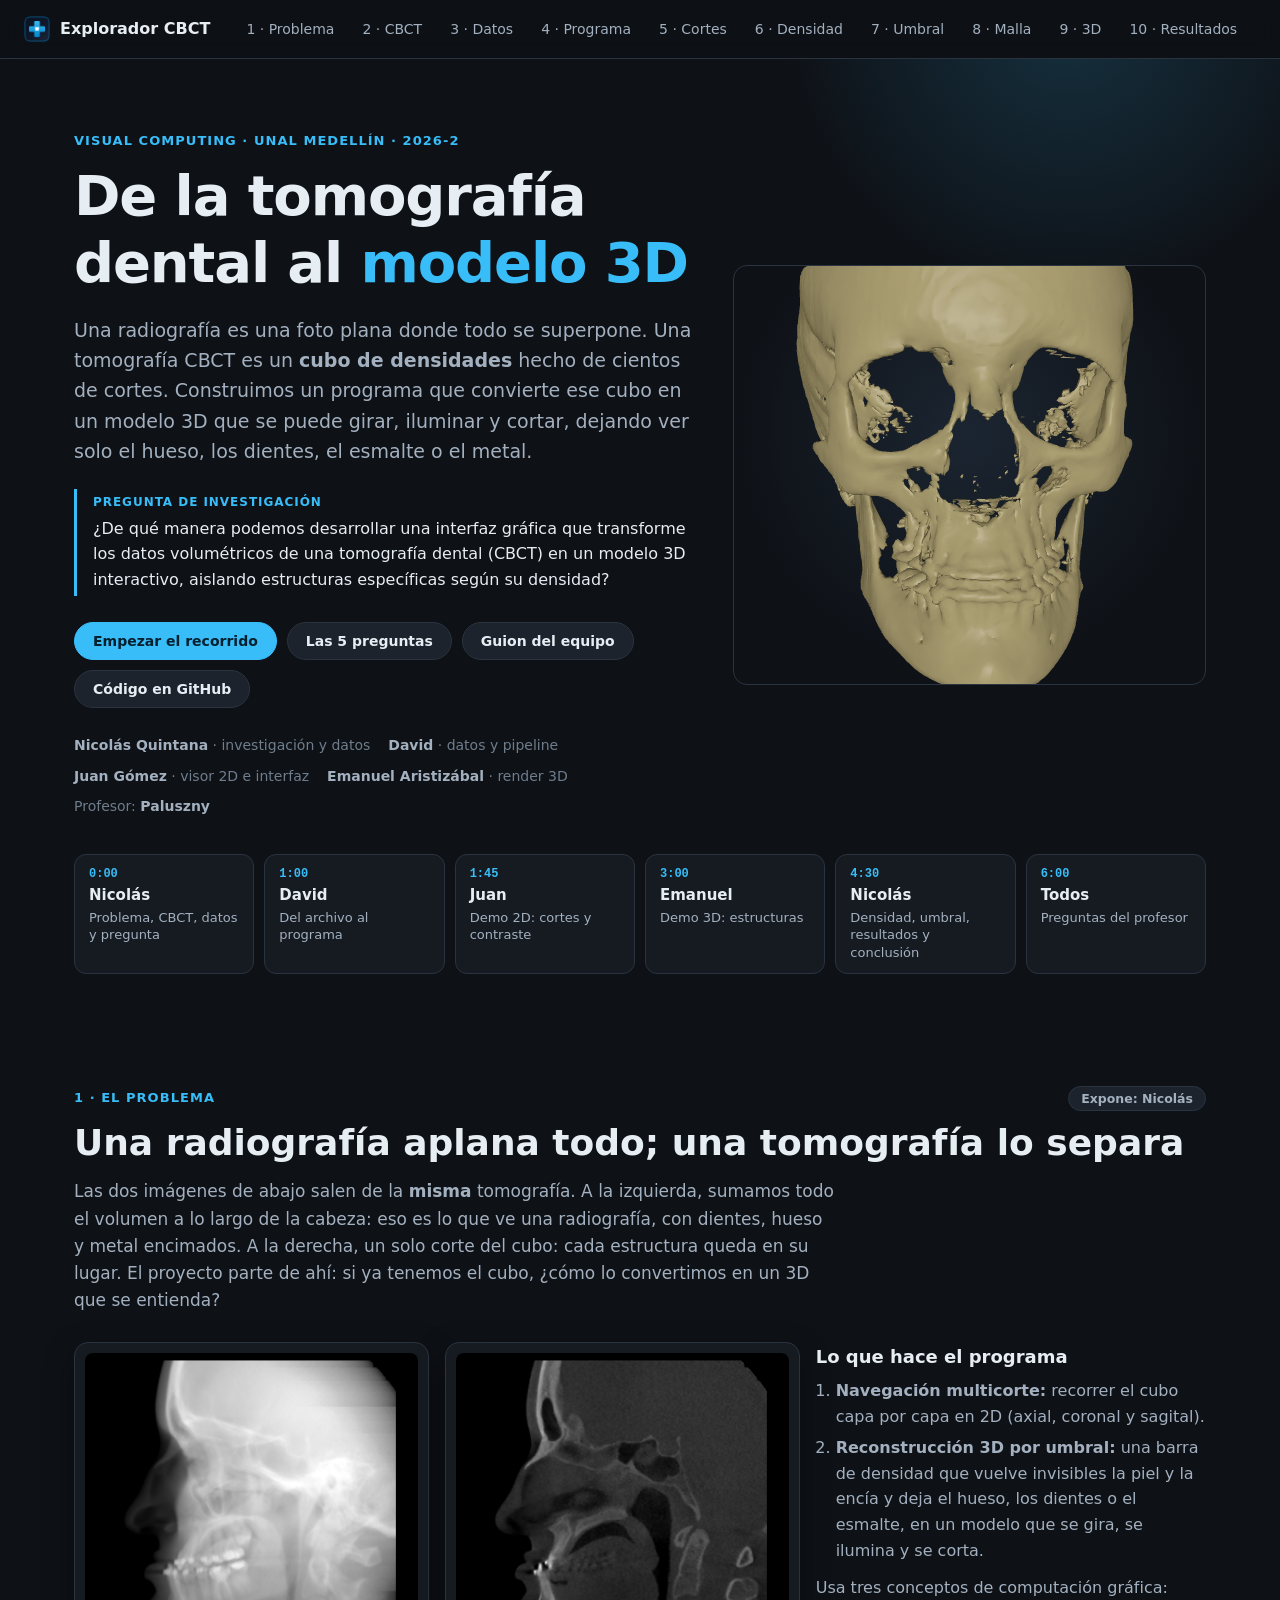
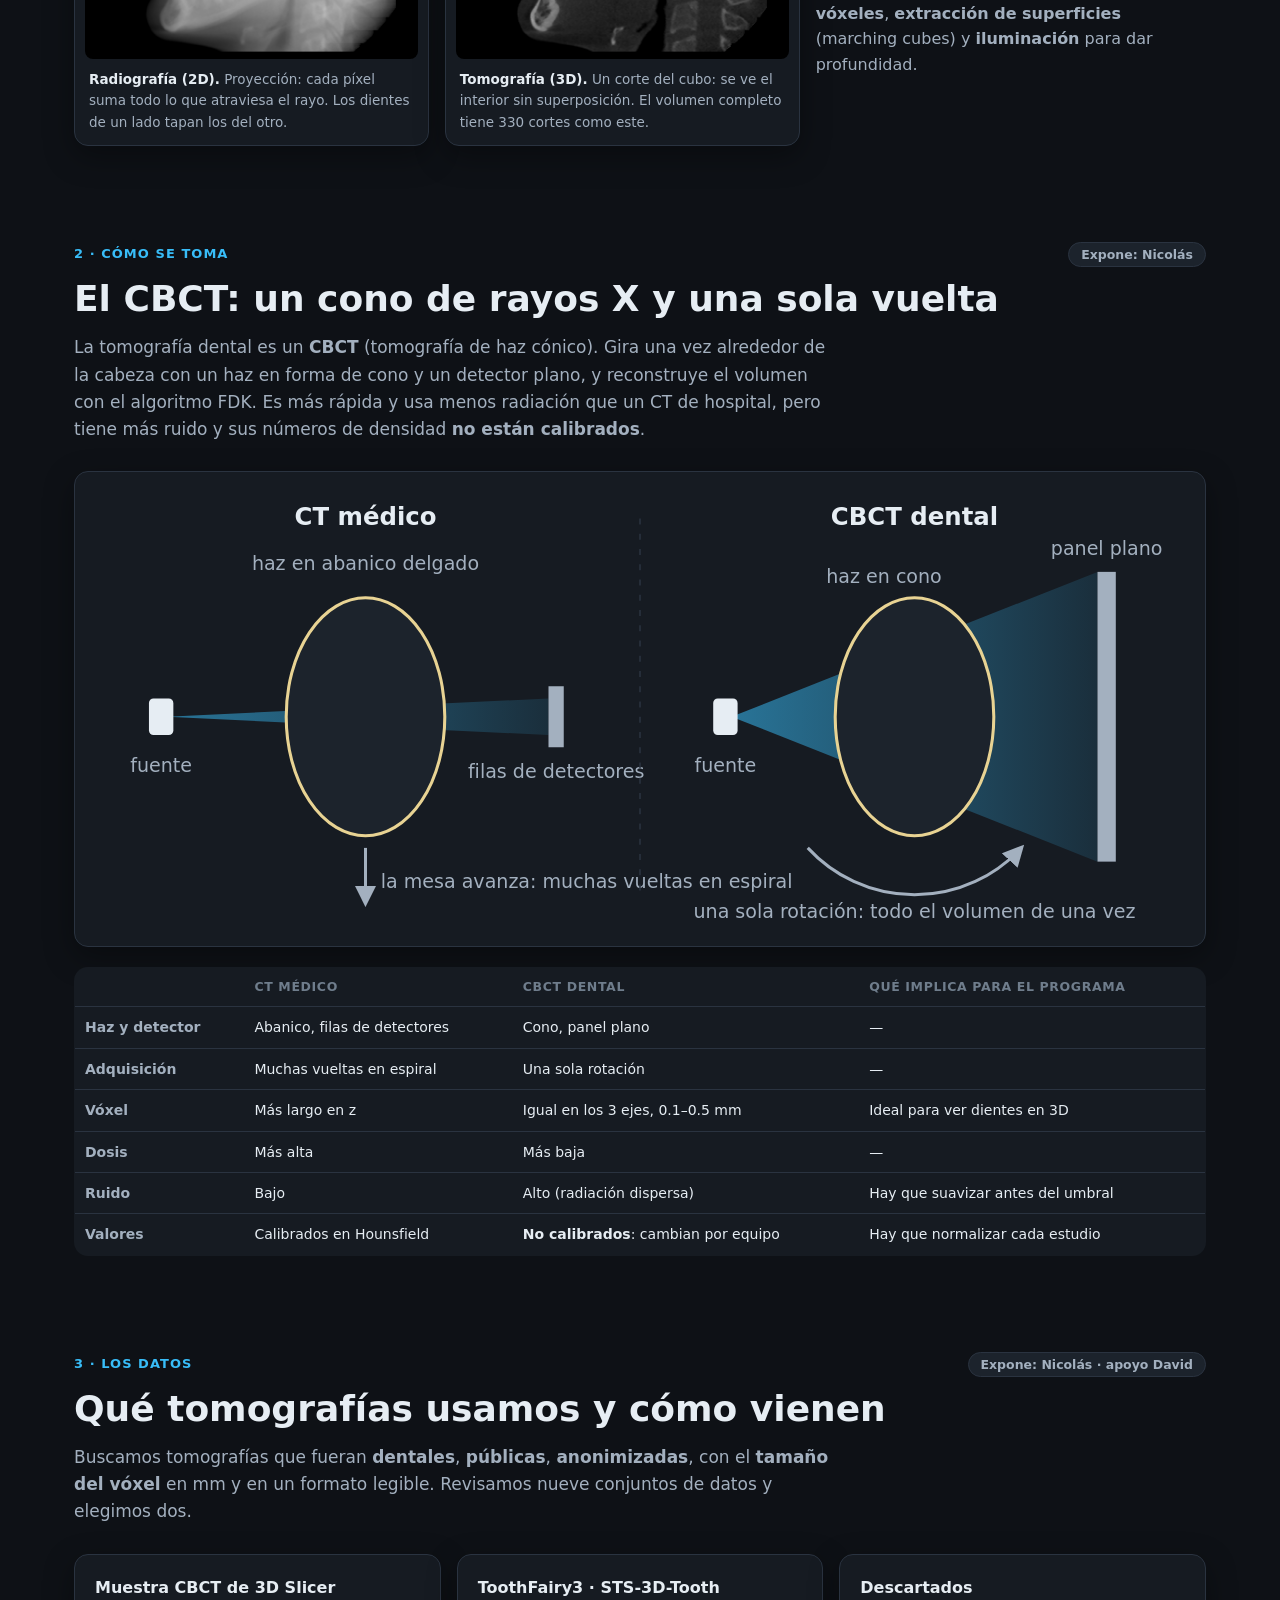
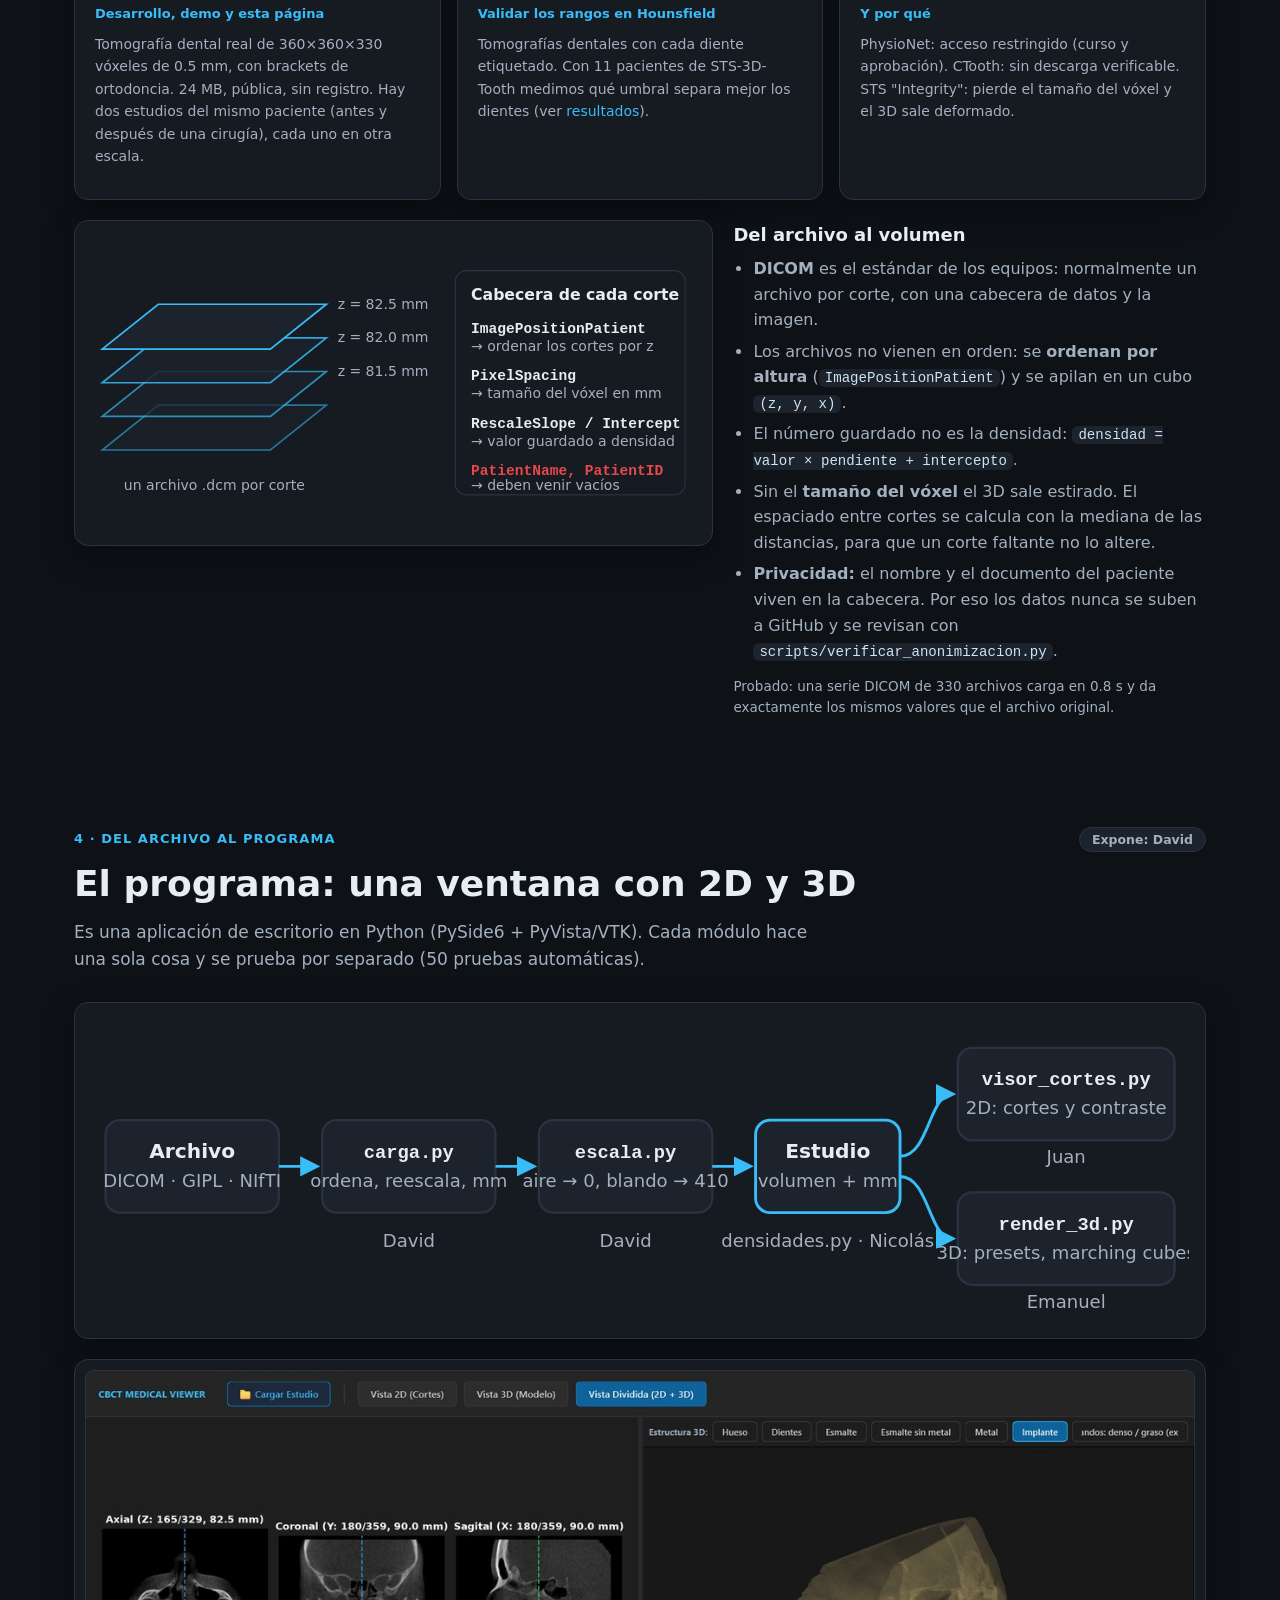
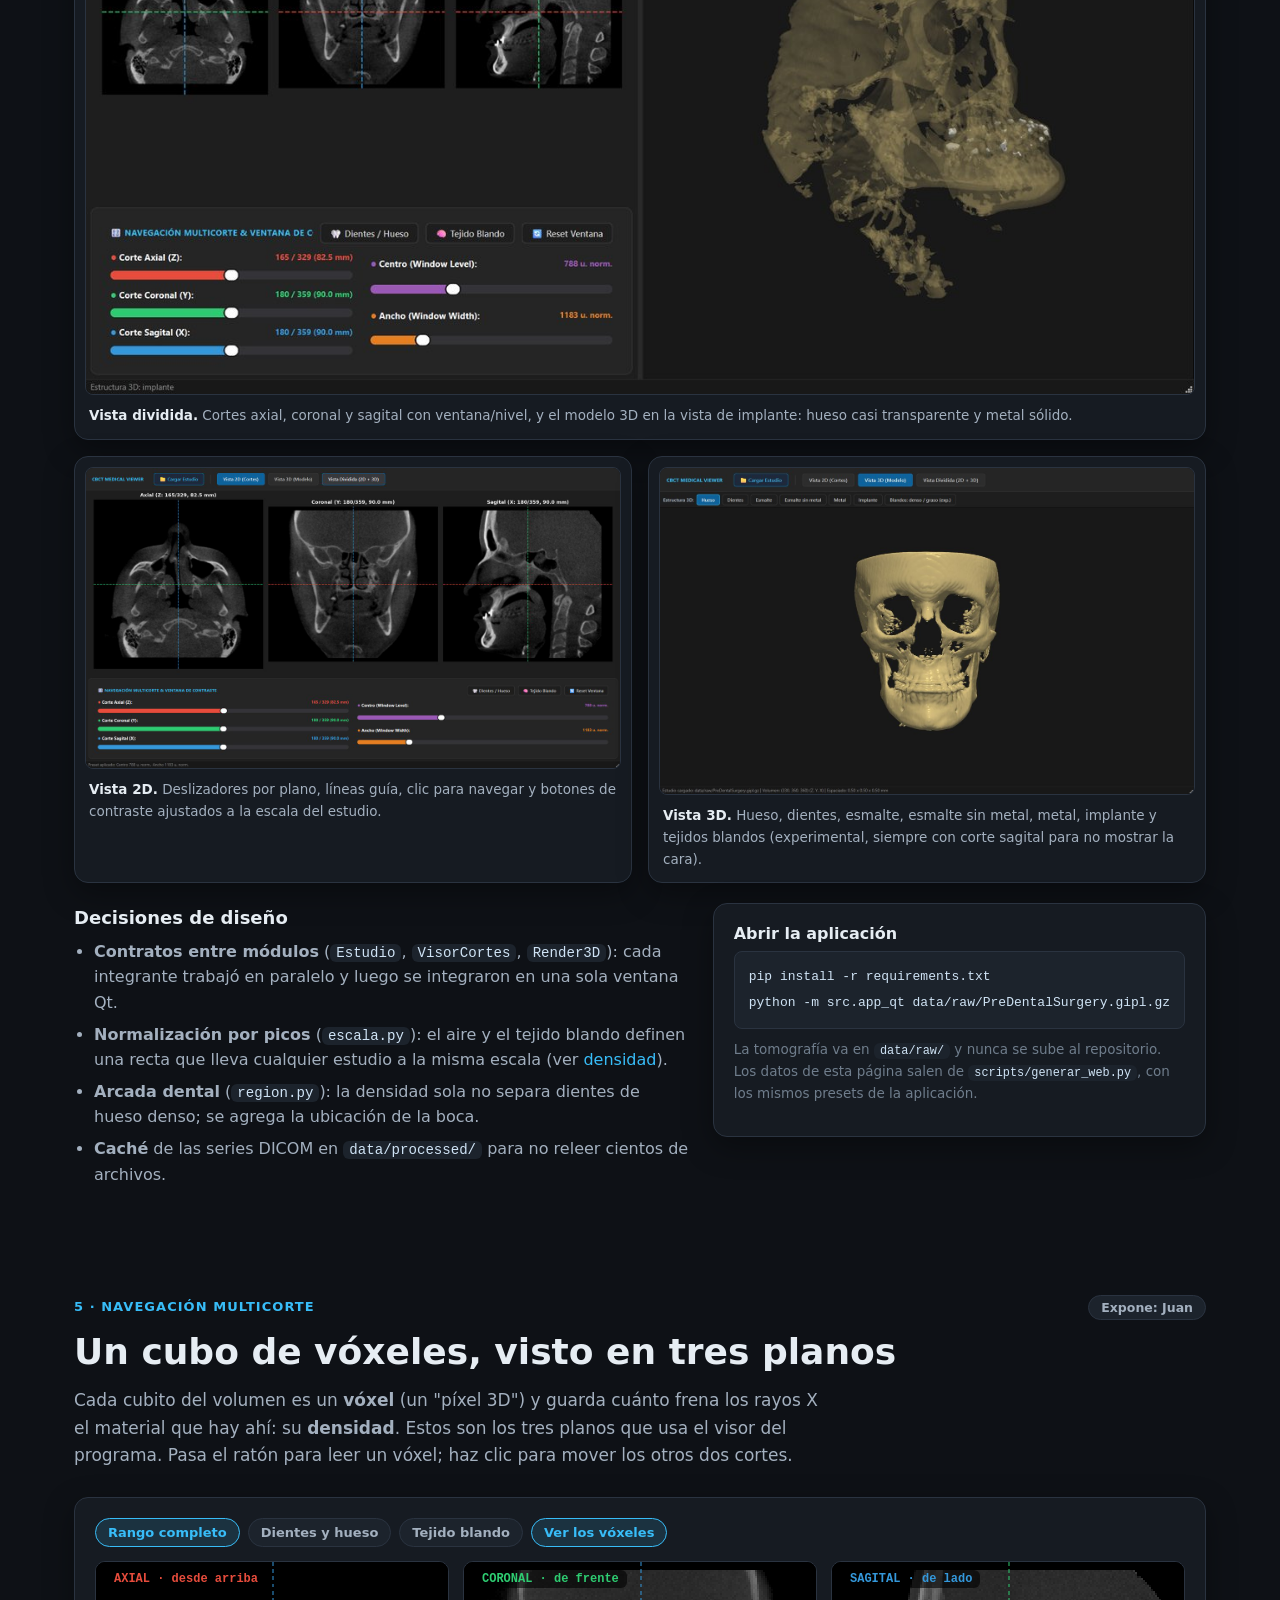
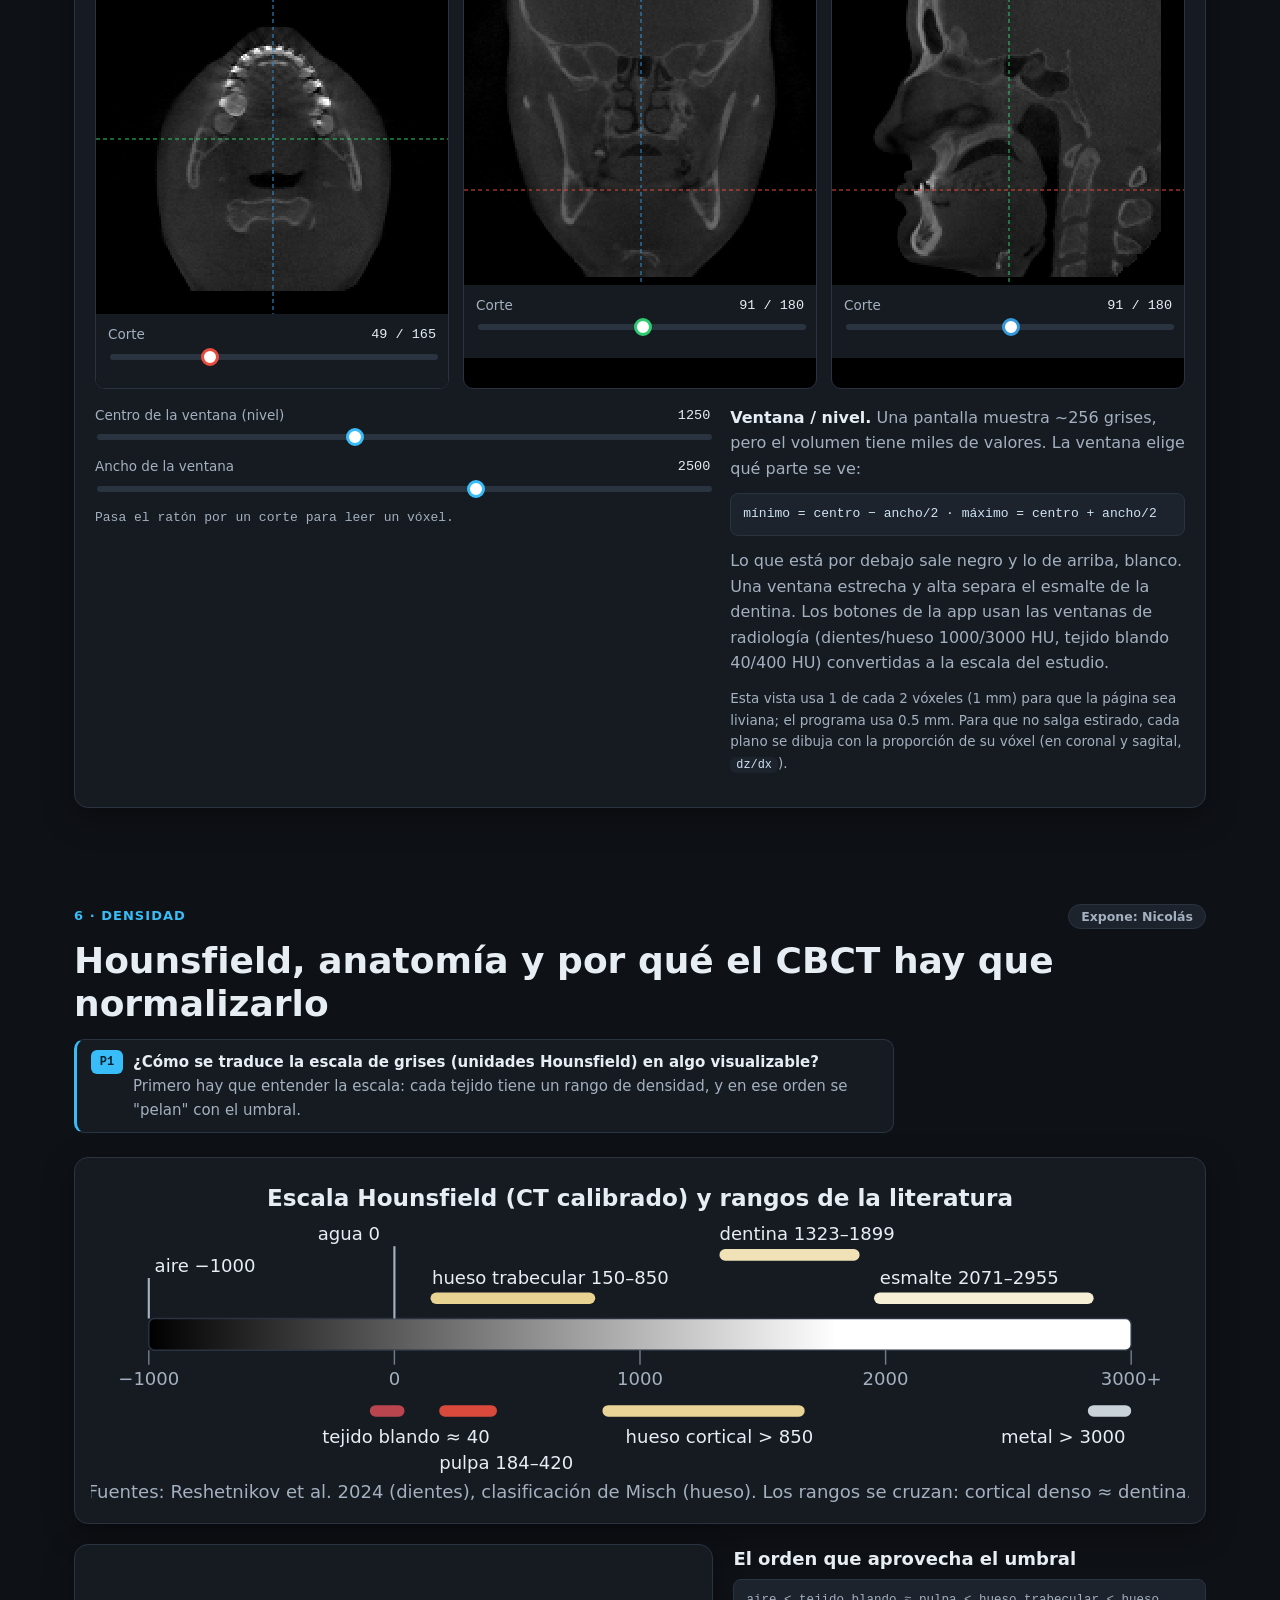
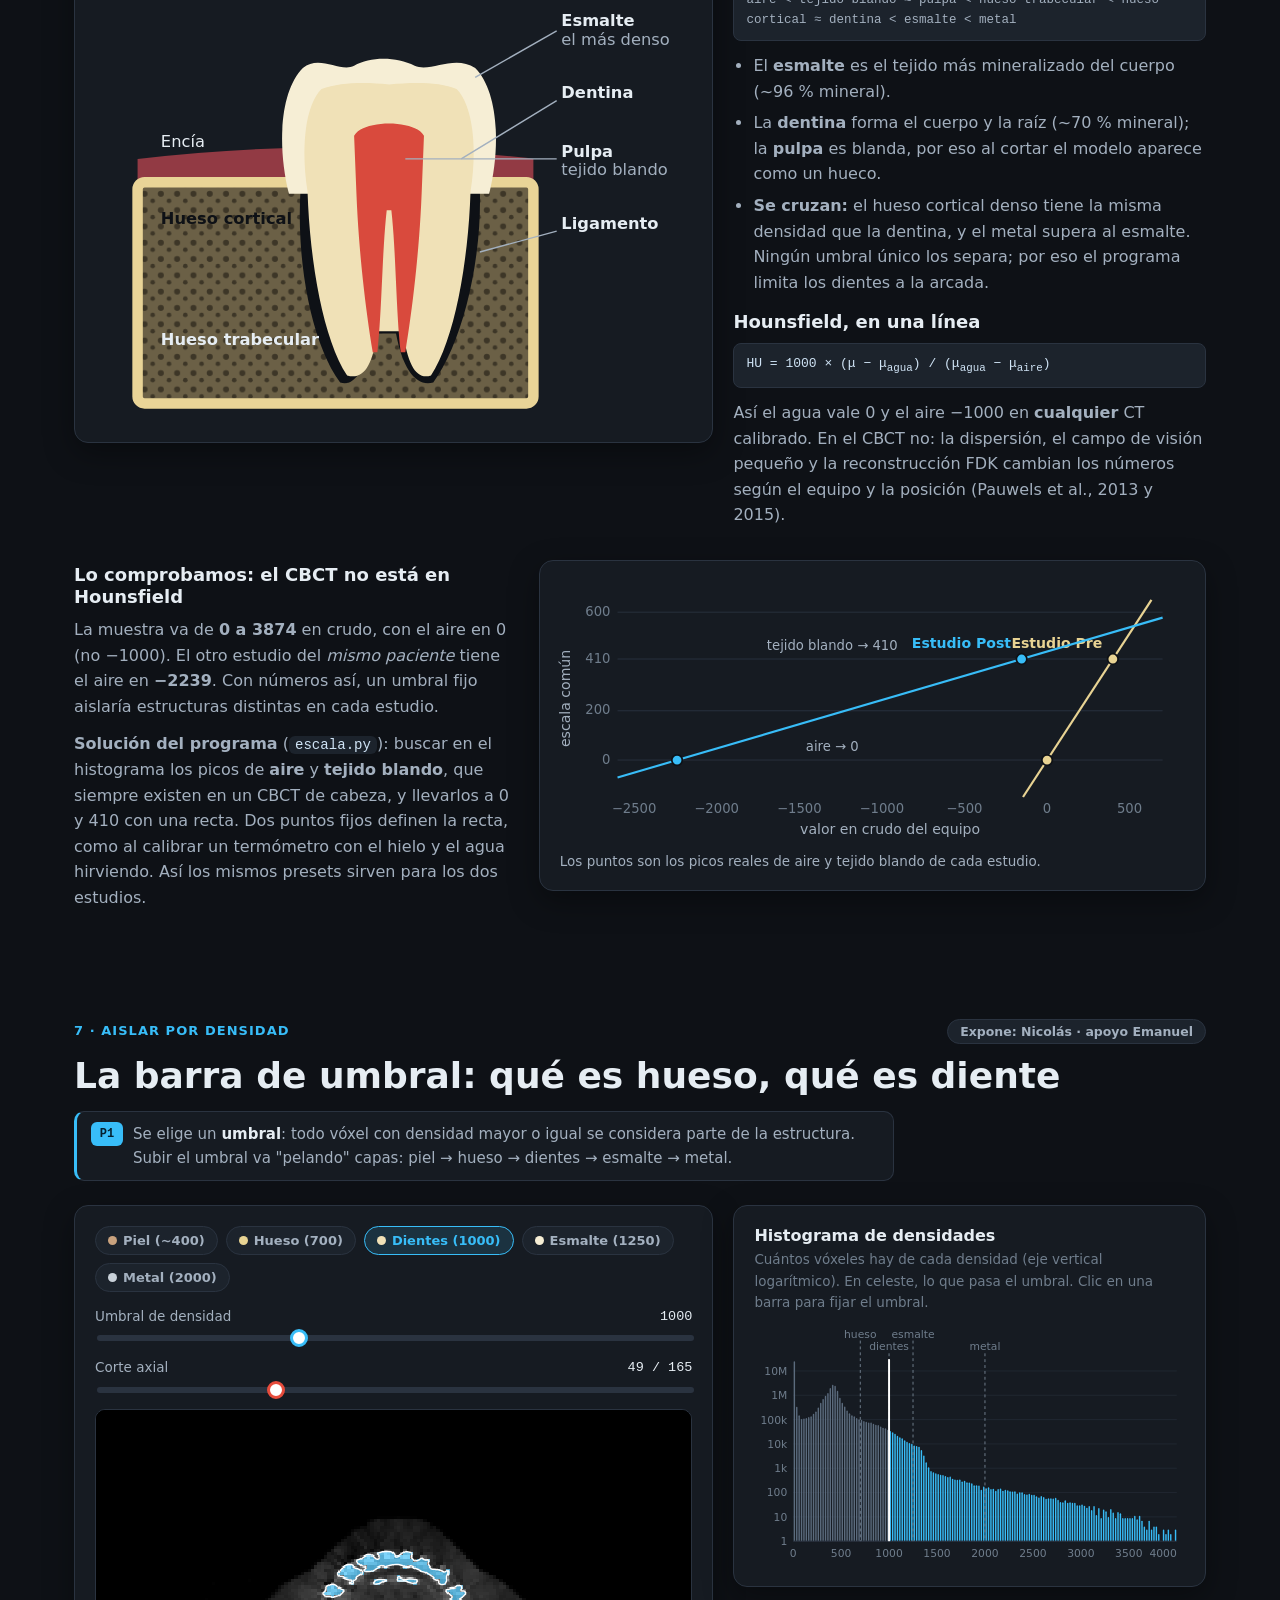
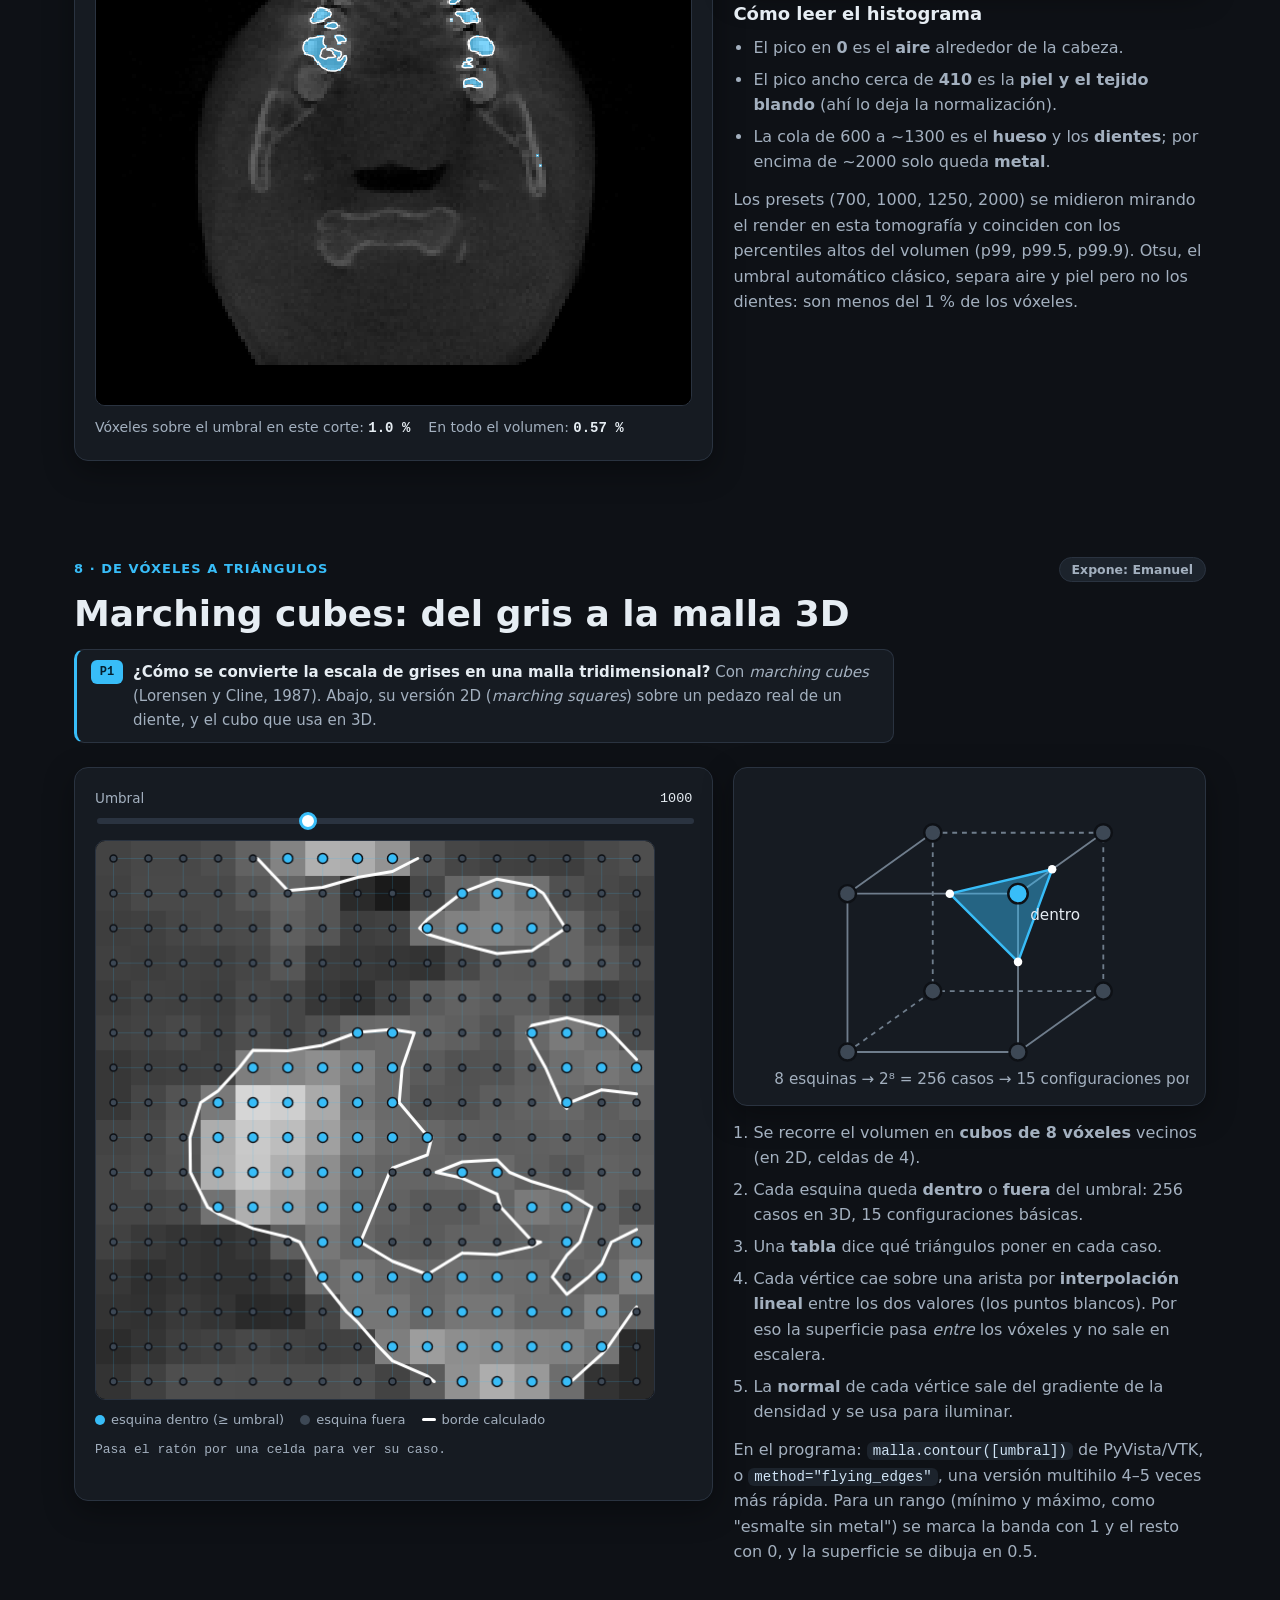
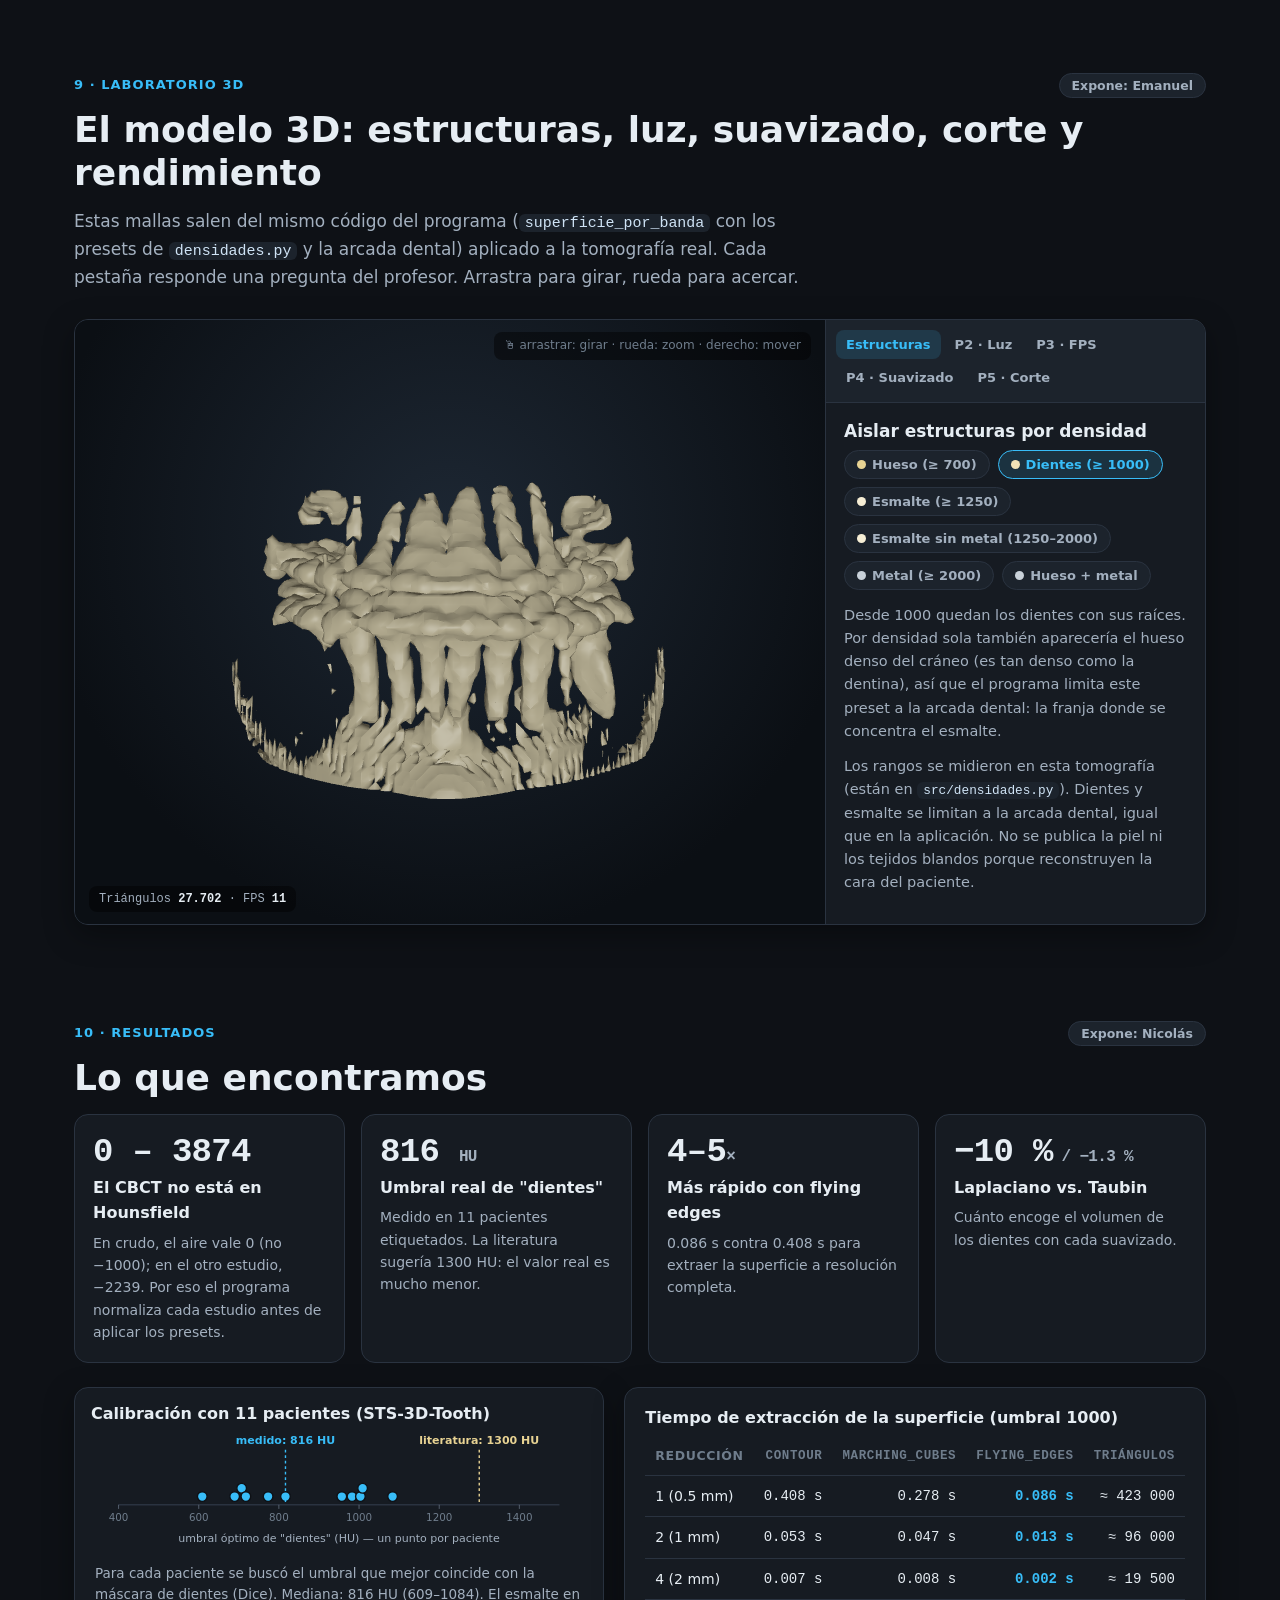
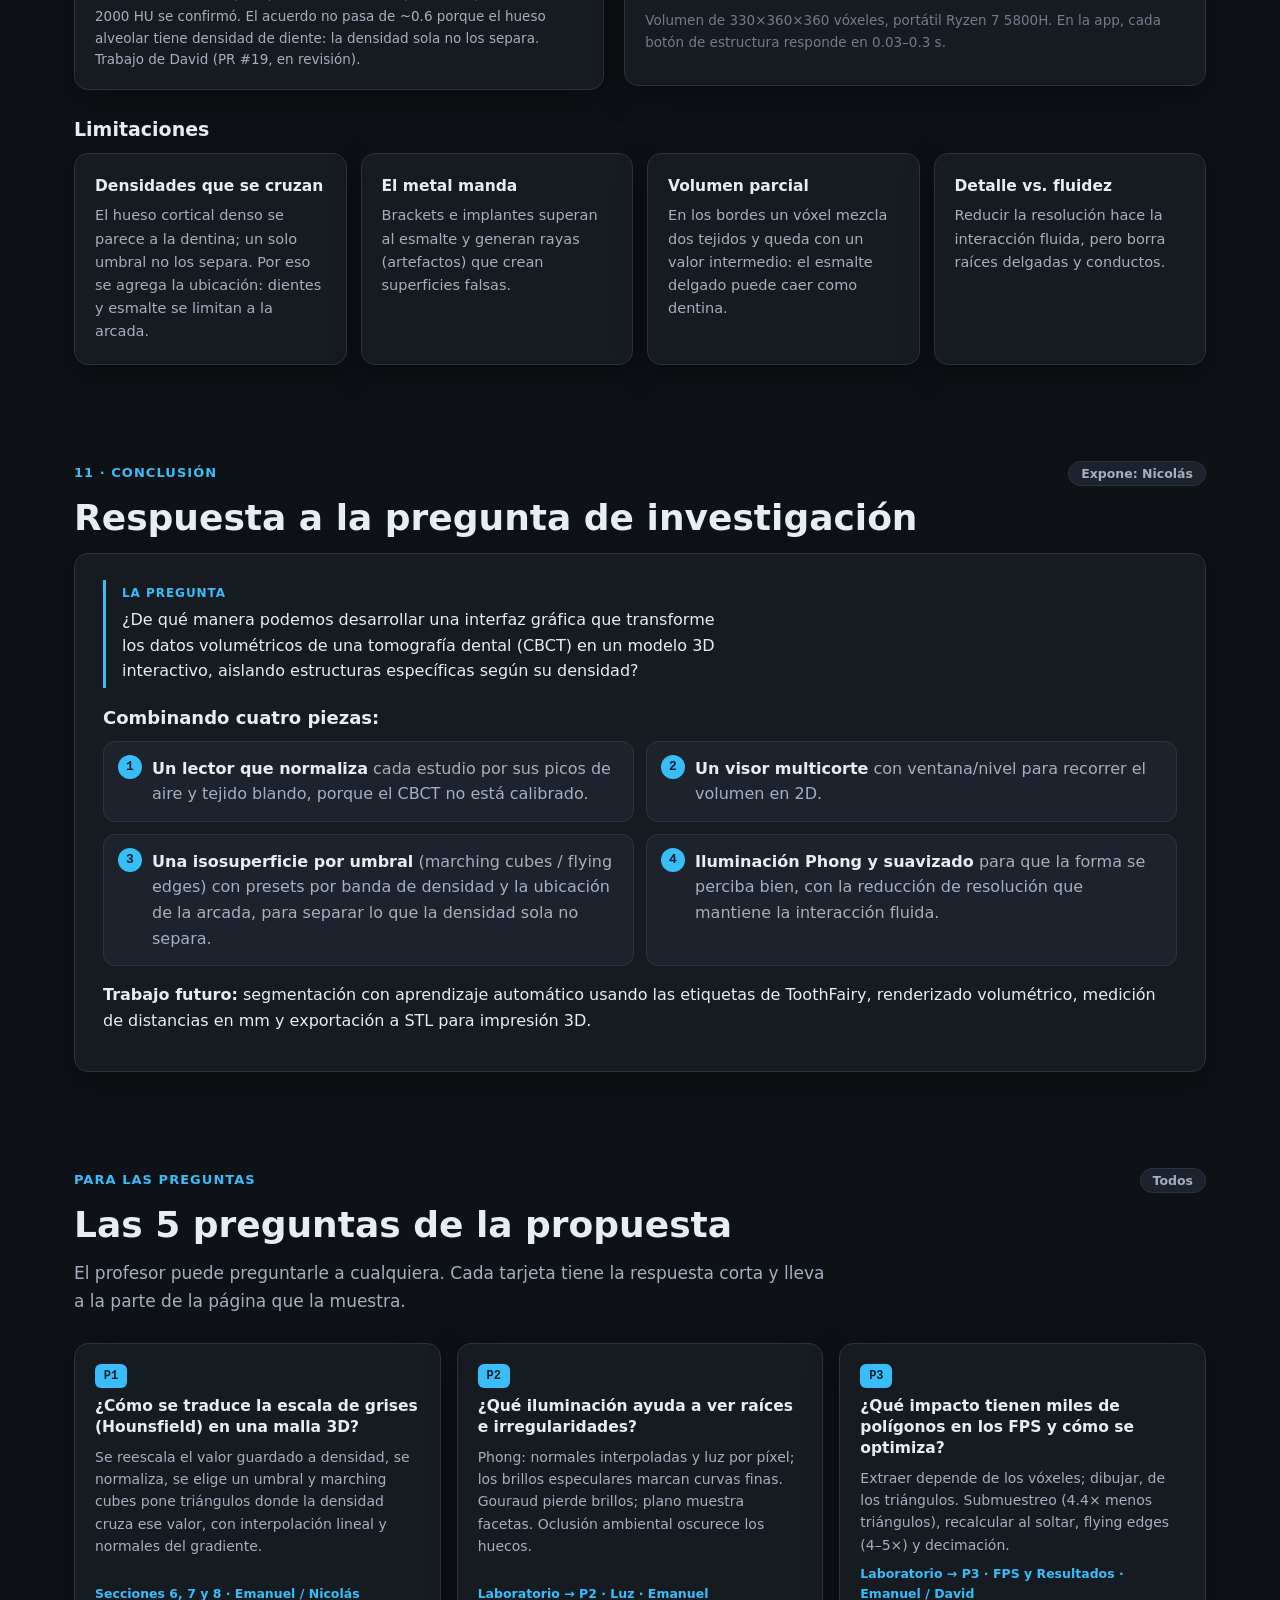
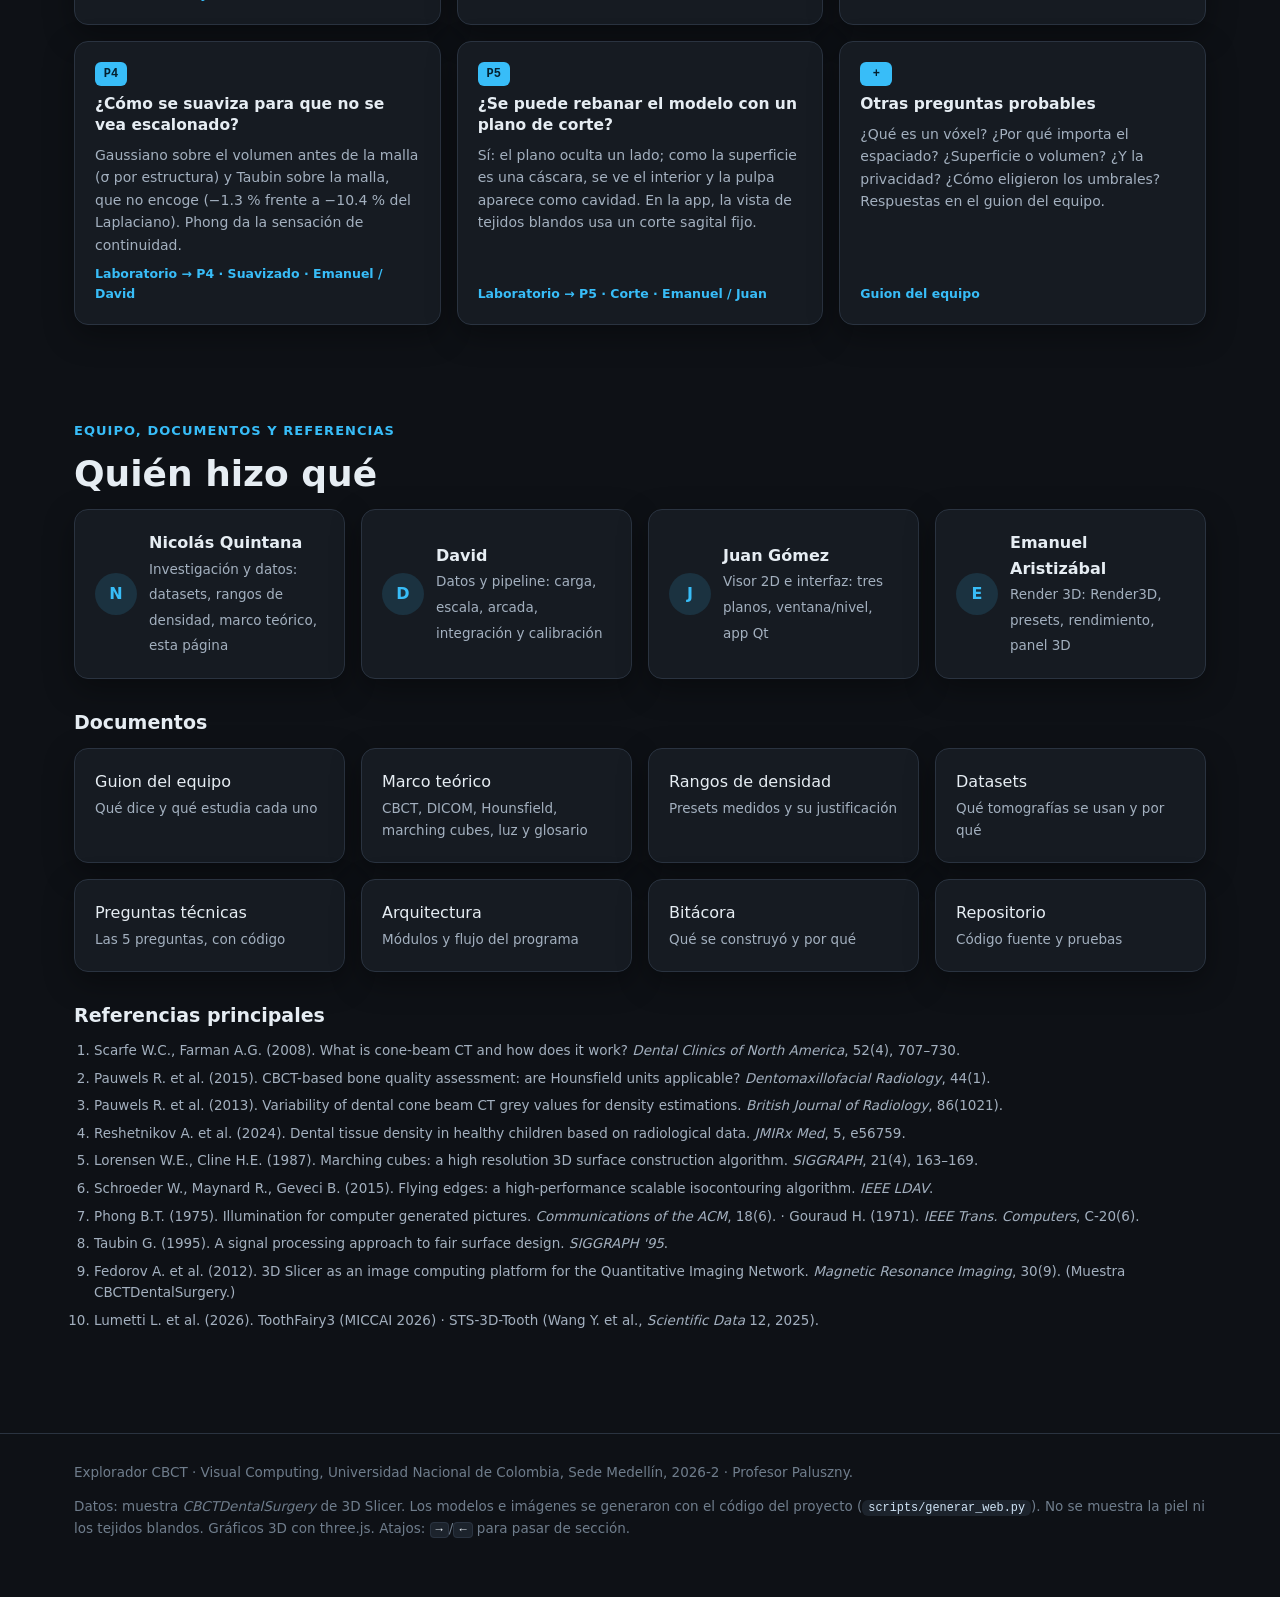
==== commit bd080e9b: "web: página organizada para la exposición, ilustraciones y guion del equipo - index.html en el orden" ====
--- a/web/index.html
+++ b/web/index.html
@@ -16,12 +16,19 @@
 <nav class="nav" aria-label="Secciones">
   <a class="marca" href="#inicio"><img src="img/icono.png" alt=""><span>Explorador CBCT</span></a>
   <ul>
-    <li><a href="#voxel">1 · Vóxeles</a></li>
-    <li><a href="#umbral">2 · Umbral</a></li>
-    <li><a href="#malla">3 · Malla</a></li>
-    <li><a href="#modelo">4 · Modelo 3D</a></li>
-    <li><a href="#hallazgos">5 · Hallazgos</a></li>
-    <li><a href="#datos">Datos y equipo</a></li>
+    <li><a href="#problema">1 · Problema</a></li>
+    <li><a href="#cbct">2 · CBCT</a></li>
+    <li><a href="#datos">3 · Datos</a></li>
+    <li><a href="#programa">4 · Programa</a></li>
+    <li><a href="#voxel">5 · Cortes</a></li>
+    <li><a href="#densidad">6 · Densidad</a></li>
+    <li><a href="#umbral">7 · Umbral</a></li>
+    <li><a href="#malla">8 · Malla</a></li>
+    <li><a href="#modelo">9 · 3D</a></li>
+    <li><a href="#hallazgos">10 · Resultados</a></li>
+    <li><a href="#conclusion">11 · Conclusión</a></li>
+    <li><a href="#preguntas">Preguntas</a></li>
+    <li><a href="guion.html">Guion del equipo</a></li>
   </ul>
 </nav>
 
@@ -31,54 +38,254 @@
       <div class="eyebrow">Visual Computing · UNAL Medellín · 2026-2</div>
       <h1>De la tomografía dental al <span>modelo 3D</span></h1>
       <p class="lead">Una radiografía es una foto plana donde todo se superpone. Una tomografía CBCT es un
-        <b>cubo de densidades</b> hecho de cientos de cortes. Esta página muestra, paso a paso y con datos
-        reales, cómo nuestro programa convierte ese cubo en un modelo 3D que se puede girar, iluminar y cortar,
-        dejando ver solo el hueso, los dientes o el esmalte.</p>
+        <b>cubo de densidades</b> hecho de cientos de cortes. Construimos un programa que convierte ese cubo en un
+        modelo 3D que se puede girar, iluminar y cortar, dejando ver solo el hueso, los dientes, el esmalte o el metal.</p>
       <blockquote class="cita-pregunta">
         <small>Pregunta de investigación</small>
         ¿De qué manera podemos desarrollar una interfaz gráfica que transforme los datos volumétricos de una
         tomografía dental (CBCT) en un modelo 3D interactivo, aislando estructuras específicas según su densidad?
       </blockquote>
       <div class="botones">
-        <a class="btn primario" href="#voxel">Empezar el recorrido</a>
-        <a class="btn" href="#modelo">Ir al modelo 3D</a>
+        <a class="btn primario" href="#problema">Empezar el recorrido</a>
+        <a class="btn" href="#preguntas">Las 5 preguntas</a>
+        <a class="btn" href="guion.html">Guion del equipo</a>
         <a class="btn" href="https://github.com/69kingDavid69/radiografias-visual-computing">Código en GitHub</a>
       </div>
       <div class="equipo">
+        <span><b>Nicolás Quintana</b> · investigación y datos</span>
         <span><b>David</b> · datos y pipeline</span>
         <span><b>Juan Gómez</b> · visor 2D e interfaz</span>
         <span><b>Emanuel Aristizábal</b> · render 3D</span>
-        <span><b>Nicolás Quintana</b> · investigación y datos</span>
         <span>Profesor: <b>Paluszny</b></span>
       </div>
     </div>
-    <div class="visor-portada" id="visor-portada" aria-label="Modelo 3D de los dientes y el hueso girando">
+    <div class="visor-portada" id="visor-portada" aria-label="Modelo 3D del cráneo de la tomografía girando">
       <div class="cargando" id="cargando-portada">Cargando modelo…</div>
     </div>
   </div>
 
-  <div class="contenedor" style="margin-top:40px">
-    <div class="flujo" aria-label="Flujo del programa">
-      <div class="paso"><div class="num">01</div><h4>Cargar</h4><p>DICOM, GIPL o NIfTI → volumen <code>(z, y, x)</code> + tamaño del vóxel en mm.</p></div>
-      <div class="paso"><div class="num">02</div><h4>Normalizar</h4><p>Cada equipo da números distintos: se ajustan con los picos de aire y tejido blando.</p></div>
-      <div class="paso"><div class="num">03</div><h4>Ver en 2D</h4><p>Cortes axial, coronal y sagital con control de contraste.</p></div>
-      <div class="paso"><div class="num">04</div><h4>Umbralizar</h4><p>Elegir una densidad: lo que la supera es "la estructura".</p></div>
-      <div class="paso"><div class="num">05</div><h4>Malla 3D</h4><p>Marching cubes pone triángulos en el borde; luego se ilumina y se suaviza.</p></div>
-    </div>
+  <div class="contenedor" style="margin-top:36px">
+    <h2 class="sr">Ruta de la exposición</h2>
+    <ol class="ruta" aria-label="Ruta de la exposición de 10 minutos">
+      <li><a href="#problema"><span class="t">0:00</span><b>Nicolás</b><span>Problema, CBCT, datos y pregunta</span></a></li>
+      <li><a href="#programa"><span class="t">1:00</span><b>David</b><span>Del archivo al programa</span></a></li>
+      <li><a href="#voxel"><span class="t">1:45</span><b>Juan</b><span>Demo 2D: cortes y contraste</span></a></li>
+      <li><a href="#modelo"><span class="t">3:00</span><b>Emanuel</b><span>Demo 3D: estructuras</span></a></li>
+      <li><a href="#densidad"><span class="t">4:30</span><b>Nicolás</b><span>Densidad, umbral, resultados y conclusión</span></a></li>
+      <li><a href="#preguntas"><span class="t">6:00</span><b>Todos</b><span>Preguntas del profesor</span></a></li>
+    </ol>
   </div>
 </header>
 
 <main>
 
-<!-- ============ 1. VÓXELES ============ -->
+<!-- ============ 1. EL PROBLEMA ============ -->
+<section id="problema">
+  <div class="contenedor">
+    <div class="cabecera"><div class="eyebrow">1 · El problema</div><span class="expositor">Expone: Nicolás</span></div>
+    <h2 class="titulo-seccion">Una radiografía aplana todo; una tomografía lo separa</h2>
+    <p class="intro">Las dos imágenes de abajo salen de la <b>misma</b> tomografía. A la izquierda, sumamos todo el volumen a lo
+      largo de la cabeza: eso es lo que ve una radiografía, con dientes, hueso y metal encimados. A la derecha, un solo corte del
+      cubo: cada estructura queda en su lugar. El proyecto parte de ahí: si ya tenemos el cubo, ¿cómo lo convertimos en un 3D
+      que se entienda?</p>
+    <div class="comparacion">
+      <figure class="tarjeta figura">
+        <img src="img/radiografia_simulada.png" alt="Radiografía lateral simulada: el volumen sumado de lado, con las estructuras superpuestas" width="360" height="330">
+        <figcaption><b>Radiografía (2D).</b> Proyección: cada píxel suma todo lo que atraviesa el rayo. Los dientes de un lado tapan los del otro.</figcaption>
+      </figure>
+      <figure class="tarjeta figura">
+        <img src="img/corte_sagital.png" alt="Corte sagital de la tomografía en la mitad de la cabeza" width="360" height="330">
+        <figcaption><b>Tomografía (3D).</b> Un corte del cubo: se ve el interior sin superposición. El volumen completo tiene 330 cortes como este.</figcaption>
+      </figure>
+      <div class="explicacion">
+        <h3>Lo que hace el programa</h3>
+        <ol>
+          <li><b>Navegación multicorte:</b> recorrer el cubo capa por capa en 2D (axial, coronal y sagital).</li>
+          <li><b>Reconstrucción 3D por umbral:</b> una barra de densidad que vuelve invisibles la piel y la encía y deja el hueso, los dientes o el esmalte, en un modelo que se gira, se ilumina y se corta.</li>
+        </ol>
+        <p>Usa tres conceptos de computación gráfica: <b>vóxeles</b>, <b>extracción de superficies</b> (marching cubes) y
+          <b>iluminación</b> para dar profundidad.</p>
+      </div>
+    </div>
+  </div>
+</section>
+
+<!-- ============ 2. CBCT ============ -->
+<section id="cbct">
+  <div class="contenedor">
+    <div class="cabecera"><div class="eyebrow">2 · Cómo se toma</div><span class="expositor">Expone: Nicolás</span></div>
+    <h2 class="titulo-seccion">El CBCT: un cono de rayos X y una sola vuelta</h2>
+    <p class="intro">La tomografía dental es un <b>CBCT</b> (tomografía de haz cónico). Gira una vez alrededor de la cabeza con
+      un haz en forma de cono y un detector plano, y reconstruye el volumen con el algoritmo FDK. Es más rápida y usa menos
+      radiación que un CT de hospital, pero tiene más ruido y sus números de densidad <b>no están calibrados</b>.</p>
+    <figure class="tarjeta ilustracion">
+      <svg viewBox="0 0 720 290" role="img" aria-label="Comparación: CT médico con haz en abanico delgado y muchas vueltas; CBCT con haz en cono, panel plano y una sola rotación">
+        <defs>
+          <linearGradient id="haz" x1="0" x2="1"><stop offset="0" stop-color="#38bdf8" stop-opacity=".55"/><stop offset="1" stop-color="#38bdf8" stop-opacity=".12"/></linearGradient>
+          <marker id="flecha" viewBox="0 0 10 10" refX="8" refY="5" markerWidth="7" markerHeight="7" orient="auto-start-reverse"><path d="M0 0 L10 5 L0 10 z" fill="#a3b0bf"/></marker>
+        </defs>
+        <text x="180" y="24" text-anchor="middle" class="svg-titulo">CT médico</text>
+        <polygon points="50,150 300,138 300,162" fill="url(#haz)"/>
+        <ellipse cx="180" cy="150" rx="52" ry="78" fill="#1c232c" stroke="#e8d393" stroke-width="2"/>
+        <rect x="38" y="138" width="16" height="24" rx="3" fill="#e6edf3"/>
+        <rect x="300" y="130" width="10" height="40" fill="#a3b0bf"/>
+        <text x="46" y="186" text-anchor="middle" class="svg-chico">fuente</text>
+        <text x="305" y="190" text-anchor="middle" class="svg-chico">filas de detectores</text>
+        <line x1="180" y1="236" x2="180" y2="272" stroke="#a3b0bf" stroke-width="2" marker-end="url(#flecha)"/>
+        <text x="190" y="262" class="svg-chico">la mesa avanza: muchas vueltas en espiral</text>
+        <text x="180" y="54" text-anchor="middle" class="svg-chico">haz en abanico delgado</text>
+
+        <line x1="360" y1="20" x2="360" y2="270" stroke="#2a3340" stroke-dasharray="4 6"/>
+
+        <text x="540" y="24" text-anchor="middle" class="svg-titulo">CBCT dental</text>
+        <polygon points="420,150 660,55 660,245" fill="url(#haz)"/>
+        <ellipse cx="540" cy="150" rx="52" ry="78" fill="#1c232c" stroke="#e8d393" stroke-width="2"/>
+        <rect x="408" y="138" width="16" height="24" rx="3" fill="#e6edf3"/>
+        <rect x="660" y="55" width="12" height="190" fill="#a3b0bf"/>
+        <text x="416" y="186" text-anchor="middle" class="svg-chico">fuente</text>
+        <text x="666" y="44" text-anchor="middle" class="svg-chico">panel plano</text>
+        <path d="M 470 236 A 95 95 0 0 0 610 236" fill="none" stroke="#a3b0bf" stroke-width="2" marker-end="url(#flecha)"/>
+        <text x="540" y="282" text-anchor="middle" class="svg-chico">una sola rotación: todo el volumen de una vez</text>
+        <text x="520" y="62" text-anchor="middle" class="svg-chico">haz en cono</text>
+      </svg>
+    </figure>
+    <div class="tabla-scroll">
+      <table class="tabla-comparativa">
+        <thead><tr><th></th><th>CT médico</th><th>CBCT dental</th><th>Qué implica para el programa</th></tr></thead>
+        <tbody>
+          <tr><td>Haz y detector</td><td>Abanico, filas de detectores</td><td>Cono, panel plano</td><td>—</td></tr>
+          <tr><td>Adquisición</td><td>Muchas vueltas en espiral</td><td>Una sola rotación</td><td>—</td></tr>
+          <tr><td>Vóxel</td><td>Más largo en z</td><td>Igual en los 3 ejes, 0.1–0.5 mm</td><td>Ideal para ver dientes en 3D</td></tr>
+          <tr><td>Dosis</td><td>Más alta</td><td>Más baja</td><td>—</td></tr>
+          <tr><td>Ruido</td><td>Bajo</td><td>Alto (radiación dispersa)</td><td>Hay que suavizar antes del umbral</td></tr>
+          <tr><td>Valores</td><td>Calibrados en Hounsfield</td><td><b>No calibrados</b>: cambian por equipo</td><td>Hay que normalizar cada estudio</td></tr>
+        </tbody>
+      </table>
+    </div>
+  </div>
+</section>
+
+<!-- ============ 3. DATOS ============ -->
+<section id="datos">
+  <div class="contenedor">
+    <div class="cabecera"><div class="eyebrow">3 · Los datos</div><span class="expositor">Expone: Nicolás · apoyo David</span></div>
+    <h2 class="titulo-seccion">Qué tomografías usamos y cómo vienen</h2>
+    <p class="intro">Buscamos tomografías que fueran <b>dentales</b>, <b>públicas</b>, <b>anonimizadas</b>, con el
+      <b>tamaño del vóxel</b> en mm y en un formato legible. Revisamos nueve conjuntos de datos y elegimos dos.</p>
+    <div class="rejilla-3">
+      <div class="tarjeta dataset"><h4>Muestra CBCT de 3D Slicer</h4><div class="uso">Desarrollo, demo y esta página</div><p>Tomografía dental real de 360×360×330 vóxeles de 0.5 mm, con brackets de ortodoncia. 24 MB, pública, sin registro. Hay dos estudios del mismo paciente (antes y después de una cirugía), cada uno en otra escala.</p></div>
+      <div class="tarjeta dataset"><h4>ToothFairy3 · STS-3D-Tooth</h4><div class="uso">Validar los rangos en Hounsfield</div><p>Tomografías dentales con cada diente etiquetado. Con 11 pacientes de STS-3D-Tooth medimos qué umbral separa mejor los dientes (ver <a href="#hallazgos">resultados</a>).</p></div>
+      <div class="tarjeta dataset"><h4>Descartados</h4><div class="uso">Y por qué</div><p>PhysioNet: acceso restringido (curso y aprobación). CTooth: sin descarga verificable. STS "Integrity": pierde el tamaño del vóxel y el 3D sale deformado.</p></div>
+    </div>
+    <div class="rejilla-2" style="margin-top:20px">
+      <figure class="tarjeta ilustracion" style="margin:0">
+        <svg viewBox="0 0 540 260" role="img" aria-label="Un estudio DICOM: un archivo por corte con cabecera y píxeles; los cortes se ordenan por altura">
+          <g transform="translate(10,40)">
+            <g fill="#1c232c" stroke="#38bdf8" stroke-width="1.5">
+              <polygon points="0,150 150,150 200,110 50,110" opacity=".55"/>
+              <polygon points="0,120 150,120 200,80 50,80" opacity=".7"/>
+              <polygon points="0,90 150,90 200,50 50,50" opacity=".85"/>
+              <polygon points="0,60 150,60 200,20 50,20"/>
+            </g>
+            <text x="210" y="24" class="svg-chico">z = 82.5 mm</text>
+            <text x="210" y="54" class="svg-chico">z = 82.0 mm</text>
+            <text x="210" y="84" class="svg-chico">z = 81.5 mm</text>
+            <text x="100" y="186" text-anchor="middle" class="svg-chico">un archivo .dcm por corte</text>
+          </g>
+          <g transform="translate(325,30)">
+            <rect width="205" height="200" rx="10" fill="#161b22" stroke="#2a3340"/>
+            <text x="14" y="26" class="svg-titulo" style="font-size:14px">Cabecera de cada corte</text>
+            <text x="14" y="56" class="svg-mono">ImagePositionPatient</text><text x="14" y="72" class="svg-chico">→ ordenar los cortes por z</text>
+            <text x="14" y="98" class="svg-mono">PixelSpacing</text><text x="14" y="114" class="svg-chico">→ tamaño del vóxel en mm</text>
+            <text x="14" y="140" class="svg-mono">RescaleSlope / Intercept</text><text x="14" y="156" class="svg-chico">→ valor guardado a densidad</text>
+            <text x="14" y="182" class="svg-mono" style="fill:#e5484d">PatientName, PatientID</text><text x="14" y="196" class="svg-chico">→ deben venir vacíos</text>
+          </g>
+        </svg>
+      </figure>
+      <div class="explicacion">
+        <h3>Del archivo al volumen</h3>
+        <ul>
+          <li><b>DICOM</b> es el estándar de los equipos: normalmente un archivo por corte, con una cabecera de datos y la imagen.</li>
+          <li>Los archivos no vienen en orden: se <b>ordenan por altura</b> (<code>ImagePositionPatient</code>) y se apilan en un cubo <code>(z, y, x)</code>.</li>
+          <li>El número guardado no es la densidad: <code>densidad = valor × pendiente + intercepto</code>.</li>
+          <li>Sin el <b>tamaño del vóxel</b> el 3D sale estirado. El espaciado entre cortes se calcula con la mediana de las distancias, para que un corte faltante no lo altere.</li>
+          <li><b>Privacidad:</b> el nombre y el documento del paciente viven en la cabecera. Por eso los datos nunca se suben a GitHub y se revisan con <code>scripts/verificar_anonimizacion.py</code>.</li>
+        </ul>
+        <p class="nota">Probado: una serie DICOM de 330 archivos carga en 0.8 s y da exactamente los mismos valores que el archivo original.</p>
+      </div>
+    </div>
+  </div>
+</section>
+
+<!-- ============ 4. EL PROGRAMA ============ -->
+<section id="programa">
+  <div class="contenedor">
+    <div class="cabecera"><div class="eyebrow">4 · Del archivo al programa</div><span class="expositor">Expone: David</span></div>
+    <h2 class="titulo-seccion">El programa: una ventana con 2D y 3D</h2>
+    <p class="intro">Es una aplicación de escritorio en Python (PySide6 + PyVista/VTK). Cada módulo hace una sola cosa y se
+      prueba por separado (50 pruebas automáticas).</p>
+    <figure class="tarjeta ilustracion">
+      <svg viewBox="0 0 760 210" role="img" aria-label="Flujo del programa: archivo, carga, escala, Estudio y luego visor 2D y render 3D">
+        <defs><marker id="f2" viewBox="0 0 10 10" refX="8" refY="5" markerWidth="7" markerHeight="7" orient="auto"><path d="M0 0 L10 5 L0 10 z" fill="#38bdf8"/></marker></defs>
+        <g class="caja-flujo"><rect x="10" y="70" width="120" height="64" rx="10"/><text x="70" y="96" text-anchor="middle" class="svg-titulo" style="font-size:14px">Archivo</text><text x="70" y="116" text-anchor="middle" class="svg-chico">DICOM · GIPL · NIfTI</text></g>
+        <g class="caja-flujo"><rect x="160" y="70" width="120" height="64" rx="10"/><text x="220" y="96" text-anchor="middle" class="svg-mono">carga.py</text><text x="220" y="116" text-anchor="middle" class="svg-chico">ordena, reescala, mm</text></g>
+        <g class="caja-flujo"><rect x="310" y="70" width="120" height="64" rx="10"/><text x="370" y="96" text-anchor="middle" class="svg-mono">escala.py</text><text x="370" y="116" text-anchor="middle" class="svg-chico">aire → 0, blando → 410</text></g>
+        <g class="caja-flujo destacada"><rect x="460" y="70" width="100" height="64" rx="10"/><text x="510" y="96" text-anchor="middle" class="svg-titulo" style="font-size:14px">Estudio</text><text x="510" y="116" text-anchor="middle" class="svg-chico">volumen + mm</text></g>
+        <g class="caja-flujo"><rect x="600" y="20" width="150" height="64" rx="10"/><text x="675" y="46" text-anchor="middle" class="svg-mono">visor_cortes.py</text><text x="675" y="66" text-anchor="middle" class="svg-chico">2D: cortes y contraste</text></g>
+        <g class="caja-flujo"><rect x="600" y="120" width="150" height="64" rx="10"/><text x="675" y="146" text-anchor="middle" class="svg-mono">render_3d.py</text><text x="675" y="166" text-anchor="middle" class="svg-chico">3D: presets, marching cubes</text></g>
+        <g stroke="#38bdf8" stroke-width="2" fill="none" marker-end="url(#f2)">
+          <line x1="130" y1="102" x2="156" y2="102"/><line x1="280" y1="102" x2="306" y2="102"/><line x1="430" y1="102" x2="456" y2="102"/>
+          <path d="M560 95 C 580 95, 580 52, 596 52"/><path d="M560 109 C 580 109, 580 152, 596 152"/>
+        </g>
+        <text x="220" y="158" text-anchor="middle" class="svg-chico">David</text>
+        <text x="370" y="158" text-anchor="middle" class="svg-chico">David</text>
+        <text x="675" y="100" text-anchor="middle" class="svg-chico">Juan</text>
+        <text x="675" y="200" text-anchor="middle" class="svg-chico">Emanuel</text>
+        <text x="510" y="158" text-anchor="middle" class="svg-chico">densidades.py · Nicolás</text>
+      </svg>
+    </figure>
+    <div class="galeria">
+      <figure class="tarjeta">
+        <img src="img/app_dividida.jpg" alt="Vista dividida de la aplicación: tres cortes a la izquierda y el cráneo semitransparente con el metal a la derecha" loading="lazy" width="1280" height="720">
+        <figcaption><b>Vista dividida.</b> Cortes axial, coronal y sagital con ventana/nivel, y el modelo 3D en la vista de implante: hueso casi transparente y metal sólido.</figcaption>
+      </figure>
+      <figure class="tarjeta">
+        <img src="img/app_2d.jpg" alt="Vista 2D de la aplicación con los tres cortes y los controles de contraste" loading="lazy" width="1280" height="720">
+        <figcaption><b>Vista 2D.</b> Deslizadores por plano, líneas guía, clic para navegar y botones de contraste ajustados a la escala del estudio.</figcaption>
+      </figure>
+      <figure class="tarjeta">
+        <img src="img/app_3d.jpg" alt="Vista 3D de la aplicación con el cráneo en el preset de hueso y la barra de estructuras" loading="lazy" width="1280" height="783">
+        <figcaption><b>Vista 3D.</b> Hueso, dientes, esmalte, esmalte sin metal, metal, implante y tejidos blandos (experimental, siempre con corte sagital para no mostrar la cara).</figcaption>
+      </figure>
+    </div>
+    <div class="rejilla-2" style="margin-top:20px">
+      <div class="explicacion">
+        <h3>Decisiones de diseño</h3>
+        <ul>
+          <li><b>Contratos entre módulos</b> (<code>Estudio</code>, <code>VisorCortes</code>, <code>Render3D</code>): cada integrante trabajó en paralelo y luego se integraron en una sola ventana Qt.</li>
+          <li><b>Normalización por picos</b> (<code>escala.py</code>): el aire y el tejido blando definen una recta que lleva cualquier estudio a la misma escala (ver <a href="#densidad">densidad</a>).</li>
+          <li><b>Arcada dental</b> (<code>region.py</code>): la densidad sola no separa dientes de hueso denso; se agrega la ubicación de la boca.</li>
+          <li><b>Caché</b> de las series DICOM en <code>data/processed/</code> para no releer cientos de archivos.</li>
+        </ul>
+      </div>
+      <div class="tarjeta">
+        <h3 style="font-size:16px;margin-bottom:8px">Abrir la aplicación</h3>
+        <pre class="comando"><code>pip install -r requirements.txt
+python -m src.app_qt data/raw/PreDentalSurgery.gipl.gz</code></pre>
+        <p class="nota" style="margin-top:10px">La tomografía va en <code>data/raw/</code> y nunca se sube al repositorio. Los datos de esta página salen de <code>scripts/generar_web.py</code>, con los mismos presets de la aplicación.</p>
+      </div>
+    </div>
+  </div>
+</section>
+
+<!-- ============ 5. CORTES / VÓXELES ============ -->
 <section id="voxel">
   <div class="contenedor">
-    <div class="eyebrow">1 · El dato de entrada</div>
-    <h2 class="titulo-seccion">Una tomografía es un cubo de vóxeles</h2>
-    <p class="intro">El equipo CBCT gira una vez alrededor de la cabeza y reconstruye un volumen 3D. Cada cubito de ese
-      volumen es un <b>vóxel</b> (un "píxel 3D") y guarda cuánto frena los rayos X el material que hay ahí: su
-      <b>densidad</b>. Abajo está la tomografía real con la que trabajamos, vista en los tres planos que usa el visor
-      del programa. Pasa el ratón por encima para leer el valor de cada vóxel.</p>
+    <div class="cabecera"><div class="eyebrow">5 · Navegación multicorte</div><span class="expositor">Expone: Juan</span></div>
+    <h2 class="titulo-seccion">Un cubo de vóxeles, visto en tres planos</h2>
+    <p class="intro">Cada cubito del volumen es un <b>vóxel</b> (un "píxel 3D") y guarda cuánto frena los rayos X el material
+      que hay ahí: su <b>densidad</b>. Estos son los tres planos que usa el visor del programa. Pasa el ratón para leer un
+      vóxel; haz clic para mover los otros dos cortes.</p>
 
     <div class="tarjeta">
       <div class="chips" role="group" aria-label="Contraste">
@@ -112,24 +319,130 @@
         </div>
         <div class="explicacion">
           <p><strong>Ventana / nivel.</strong> Una pantalla muestra ~256 grises, pero el volumen tiene miles de valores. La
-            ventana elige qué parte se ve: todo lo que está por debajo sale negro y lo de arriba, blanco. Con una ventana
-            estrecha y alta se distingue el esmalte de la dentina.</p>
-          <p class="nota">Esta vista usa 1 de cada 2 vóxeles (1 mm) para que la página sea liviana; el programa usa la
-            resolución completa de 0.5 mm. Con "Ver los vóxeles" activado se ven los cubitos tal cual.</p>
-        </div>
-      </div>
-    </div>
-  </div>
-</section>
-
-<!-- ============ 2. UMBRAL ============ -->
+            ventana elige qué parte se ve:</p>
+          <div class="formula">mínimo = centro − ancho/2 · máximo = centro + ancho/2</div>
+          <p>Lo que está por debajo sale negro y lo de arriba, blanco. Una ventana estrecha y alta separa el esmalte de la dentina.
+            Los botones de la app usan las ventanas de radiología (dientes/hueso 1000/3000 HU, tejido blando 40/400 HU)
+            convertidas a la escala del estudio.</p>
+          <p class="nota">Esta vista usa 1 de cada 2 vóxeles (1 mm) para que la página sea liviana; el programa usa 0.5 mm.
+            Para que no salga estirado, cada plano se dibuja con la proporción de su vóxel (en coronal y sagital, <code>dz/dx</code>).</p>
+        </div>
+      </div>
+    </div>
+  </div>
+</section>
+
+<!-- ============ 6. DENSIDAD ============ -->
+<section id="densidad">
+  <div class="contenedor">
+    <div class="cabecera"><div class="eyebrow">6 · Densidad</div><span class="expositor">Expone: Nicolás</span></div>
+    <h2 class="titulo-seccion">Hounsfield, anatomía y por qué el CBCT hay que normalizarlo</h2>
+    <div class="pregunta-profe"><span class="q">P1</span><span><b>¿Cómo se traduce la escala de grises (unidades Hounsfield) en algo visualizable?</b>
+      Primero hay que entender la escala: cada tejido tiene un rango de densidad, y en ese orden se "pelan" con el umbral.</span></div>
+
+    <figure class="tarjeta ilustracion">
+      <svg viewBox="0 0 760 230" role="img" aria-label="Escala Hounsfield de −1000 a 3000 con los rangos de cada tejido dental">
+        <defs><linearGradient id="gris" x1="0" x2="1"><stop offset="0" stop-color="#000"/><stop offset=".7" stop-color="#fff"/><stop offset="1" stop-color="#fff"/></linearGradient></defs>
+        <text x="380" y="22" text-anchor="middle" class="svg-titulo">Escala Hounsfield (CT calibrado) y rangos de la literatura</text>
+        <rect x="40" y="100" width="680" height="22" rx="4" fill="url(#gris)" stroke="#2a3340"/>
+        <!-- x = 40 + (HU + 1000) * 0.17 -->
+        <g class="svg-chico">
+          <line x1="40" x2="40" y1="122" y2="132" stroke="#6f7d8c"/><text x="40" y="146" text-anchor="middle">−1000</text>
+          <line x1="210" x2="210" y1="122" y2="132" stroke="#6f7d8c"/><text x="210" y="146" text-anchor="middle">0</text>
+          <line x1="380" x2="380" y1="122" y2="132" stroke="#6f7d8c"/><text x="380" y="146" text-anchor="middle">1000</text>
+          <line x1="550" x2="550" y1="122" y2="132" stroke="#6f7d8c"/><text x="550" y="146" text-anchor="middle">2000</text>
+          <line x1="720" x2="720" y1="122" y2="132" stroke="#6f7d8c"/><text x="720" y="146" text-anchor="middle">3000+</text>
+        </g>
+        <!-- arriba -->
+        <g class="rango-tejido">
+          <line x1="40" x2="40" y1="72" y2="100"/><text x="44" y="68">aire −1000</text>
+          <line x1="210" x2="210" y1="50" y2="100"/><text x="200" y="46" text-anchor="end">agua 0</text>
+          <rect x="235" y="82" width="114" height="8" rx="4" fill="#e8d393"/><text x="236" y="76">hueso trabecular 150–850</text>
+          <rect x="435" y="52" width="97" height="8" rx="4" fill="#f0e1b7"/><text x="435" y="46">dentina 1323–1899</text>
+          <rect x="542" y="82" width="152" height="8" rx="4" fill="#f6eed5"/><text x="546" y="76">esmalte 2071–2955</text>
+        </g>
+        <!-- abajo -->
+        <g class="rango-tejido">
+          <rect x="193" y="160" width="24" height="8" rx="4" fill="#BB454F"/><text x="160" y="186">tejido blando ≈ 40</text>
+          <rect x="241" y="160" width="40" height="8" rx="4" fill="#d94a3d"/><text x="241" y="204">pulpa 184–420</text>
+          <rect x="354" y="160" width="140" height="8" rx="4" fill="#e9d497"/><text x="370" y="186">hueso cortical &gt; 850</text>
+          <rect x="690" y="160" width="30" height="8" rx="4" fill="#c9d1d9"/><text x="716" y="186" text-anchor="end">metal &gt; 3000</text>
+        </g>
+        <text x="380" y="224" text-anchor="middle" class="svg-chico">Fuentes: Reshetnikov et al. 2024 (dientes), clasificación de Misch (hueso). Los rangos se cruzan: cortical denso ≈ dentina.</text>
+      </svg>
+    </figure>
+
+    <div class="rejilla-2" style="margin-top:20px">
+      <figure class="tarjeta ilustracion" style="margin:0">
+        <svg viewBox="0 0 520 400" role="img" aria-label="Corte de un diente en el hueso: esmalte, dentina, pulpa, ligamento, hueso cortical y trabecular">
+          <defs>
+            <pattern id="trabecular" width="14" height="14" patternUnits="userSpaceOnUse"><rect width="14" height="14" fill="#6b6046"/><circle cx="4" cy="4" r="2.6" fill="#3d3627"/><circle cx="11" cy="10" r="2" fill="#3d3627"/></pattern>
+          </defs>
+          <!-- encía -->
+          <path d="M40 170 Q 210 150 380 170 L380 200 L40 200 Z" fill="#BB454F" opacity=".75"/>
+          <!-- hueso -->
+          <rect x="40" y="190" width="340" height="190" rx="6" fill="url(#trabecular)"/>
+          <rect x="40" y="190" width="340" height="190" rx="6" fill="none" stroke="#e9d497" stroke-width="9"/>
+          <!-- ligamento (contorno oscuro de la raíz) -->
+          <path d="M180 196 C 176 260, 190 330, 214 362 C 226 366, 236 352, 240 320 L 262 320 C 268 352, 280 366, 294 362 C 318 330, 336 260, 334 196 Z" fill="#0e1116"/>
+          <!-- esmalte (corona) -->
+          <path d="M170 200 C 160 160, 162 112, 182 92 C 196 80, 214 96, 226 90 C 240 82, 262 82, 278 90 C 292 96, 312 80, 330 92 C 350 112, 352 160, 342 200 Z" fill="#f6eed5"/>
+          <!-- dentina (corona interna + raíces) -->
+          <path d="M186 198 C 180 160, 184 124, 198 110 C 214 104, 236 104, 256 106 C 278 104, 300 104, 314 110 C 328 124, 332 160, 326 198 C 324 260, 312 326, 292 356 C 280 360, 272 348, 268 318 L 246 318 C 242 348, 234 360, 220 356 C 200 326, 188 260, 186 198 Z" fill="#f0e1b7"/>
+          <!-- pulpa y conductos -->
+          <path d="M226 150 C 234 136, 278 136, 286 150 L 284 200 C 282 250, 276 300, 270 336 L 266 336 C 262 300, 262 250, 258 214 L 254 214 C 250 250, 250 300, 246 336 L 242 336 C 236 300, 230 250, 228 200 Z" fill="#d94a3d"/>
+          <!-- etiquetas -->
+          <g class="etiqueta-anat">
+            <line x1="330" y1="100" x2="400" y2="60"/><text x="404" y="56">Esmalte</text><text x="404" y="72" class="svg-chico">el más denso</text>
+            <line x1="318" y1="170" x2="400" y2="120"/><text x="404" y="118">Dentina</text>
+            <line x1="270" y1="170" x2="400" y2="170"/><text x="404" y="168">Pulpa</text><text x="404" y="184" class="svg-chico">tejido blando</text>
+            <line x1="334" y1="250" x2="400" y2="232"/><text x="404" y="230">Ligamento</text>
+            <text x="60" y="160" class="svg-chico" style="fill:#e6edf3">Encía</text>
+            <text x="60" y="226" style="fill:#0e1116;font-weight:700">Hueso cortical</text>
+            <text x="60" y="330" style="fill:#e6edf3;font-weight:700">Hueso trabecular</text>
+          </g>
+        </svg>
+      </figure>
+      <div class="explicacion">
+        <h3>El orden que aprovecha el umbral</h3>
+        <p class="formula" style="font-size:12.5px">aire &lt; tejido blando ≈ pulpa &lt; hueso trabecular &lt; hueso cortical ≈ dentina &lt; esmalte &lt; metal</p>
+        <ul>
+          <li>El <b>esmalte</b> es el tejido más mineralizado del cuerpo (~96 % mineral).</li>
+          <li>La <b>dentina</b> forma el cuerpo y la raíz (~70 % mineral); la <b>pulpa</b> es blanda, por eso al cortar el modelo aparece como un hueco.</li>
+          <li><b>Se cruzan:</b> el hueso cortical denso tiene la misma densidad que la dentina, y el metal supera al esmalte. Ningún umbral único los separa; por eso el programa limita los dientes a la arcada.</li>
+        </ul>
+        <h3 style="margin-top:16px">Hounsfield, en una línea</h3>
+        <div class="formula">HU = 1000 × (μ − μ<sub>agua</sub>) / (μ<sub>agua</sub> − μ<sub>aire</sub>)</div>
+        <p>Así el agua vale 0 y el aire −1000 en <b>cualquier</b> CT calibrado. En el CBCT no: la dispersión, el campo de visión
+          pequeño y la reconstrucción FDK cambian los números según el equipo y la posición (Pauwels et al., 2013 y 2015).</p>
+      </div>
+    </div>
+
+    <div class="rejilla-normalizacion" style="margin-top:20px">
+      <div class="explicacion">
+        <h3>Lo comprobamos: el CBCT no está en Hounsfield</h3>
+        <p>La muestra va de <b>0 a 3874</b> en crudo, con el aire en 0 (no −1000). El otro estudio del <i>mismo paciente</i>
+          tiene el aire en <b>−2239</b>. Con números así, un umbral fijo aislaría estructuras distintas en cada estudio.</p>
+        <p><b>Solución del programa</b> (<code>escala.py</code>): buscar en el histograma los picos de <b>aire</b> y <b>tejido
+          blando</b>, que siempre existen en un CBCT de cabeza, y llevarlos a 0 y 410 con una recta. Dos puntos fijos definen
+          la recta, como al calibrar un termómetro con el hielo y el agua hirviendo. Así los mismos presets sirven para los dos
+          estudios.</p>
+      </div>
+      <figure class="tarjeta ilustracion" style="margin:0">
+        <img src="img/normalizacion.svg" alt="Dos estudios con escalas distintas se llevan a la misma escala con una recta que pasa por el aire y el tejido blando" width="720" height="300">
+        <figcaption>Los puntos son los picos reales de aire y tejido blando de cada estudio.</figcaption>
+      </figure>
+    </div>
+  </div>
+</section>
+
+<!-- ============ 7. UMBRAL ============ -->
 <section id="umbral">
   <div class="contenedor">
-    <div class="eyebrow">2 · Aislar por densidad</div>
+    <div class="cabecera"><div class="eyebrow">7 · Aislar por densidad</div><span class="expositor">Expone: Nicolás · apoyo Emanuel</span></div>
     <h2 class="titulo-seccion">La barra de umbral: qué es hueso, qué es diente</h2>
-    <div class="pregunta-profe"><span>❓</span><span><b>¿Cómo se traduce la escala de grises en algo visualizable?</b>
-      Eligiendo un umbral: todo vóxel con densidad mayor o igual se considera parte de la estructura. Subir el umbral
-      va "pelando" capas: piel → hueso → dientes → esmalte → metal.</span></div>
+    <div class="pregunta-profe"><span class="q">P1</span><span>Se elige un <b>umbral</b>: todo vóxel con densidad mayor o igual se
+      considera parte de la estructura. Subir el umbral va "pelando" capas: piel → hueso → dientes → esmalte → metal.</span></div>
 
     <div class="rejilla-2">
       <div class="tarjeta">
@@ -145,32 +458,33 @@
       <div>
         <div class="tarjeta histograma">
           <h3 style="font-size:16px;margin-bottom:4px">Histograma de densidades</h3>
-          <p class="nota" style="margin-bottom:8px">Cuántos vóxeles hay de cada densidad (eje vertical en escala logarítmica). En celeste, lo que pasa el umbral.</p>
+          <p class="nota" style="margin-bottom:8px">Cuántos vóxeles hay de cada densidad (eje vertical logarítmico). En celeste, lo que pasa el umbral. Clic en una barra para fijar el umbral.</p>
           <div id="histograma"></div>
         </div>
         <div class="explicacion" style="margin-top:16px">
           <h3>Cómo leer el histograma</h3>
           <ul>
             <li>El pico en <b>0</b> es el <b>aire</b> alrededor de la cabeza.</li>
-            <li>El pico ancho cerca de <b>400</b> es la <b>piel y el tejido blando</b>.</li>
+            <li>El pico ancho cerca de <b>410</b> es la <b>piel y el tejido blando</b> (ahí lo deja la normalización).</li>
             <li>La cola de 600 a ~1300 es el <b>hueso</b> y los <b>dientes</b>; por encima de ~2000 solo queda <b>metal</b>.</li>
           </ul>
-          <p>Estos números <b>no son unidades Hounsfield</b>: en Hounsfield el aire vale −1000, aquí vale 0. Cada equipo
-            CBCT da números distintos (ver <a href="#hallazgos">hallazgos</a>).</p>
-        </div>
-      </div>
-    </div>
-  </div>
-</section>
-
-<!-- ============ 3. MARCHING ============ -->
+          <p>Los presets (700, 1000, 1250, 2000) se midieron mirando el render en esta tomografía y coinciden con los
+            percentiles altos del volumen (p99, p99.5, p99.9). Otsu, el umbral automático clásico, separa aire y piel pero no
+            los dientes: son menos del 1 % de los vóxeles.</p>
+        </div>
+      </div>
+    </div>
+  </div>
+</section>
+
+<!-- ============ 8. MARCHING ============ -->
 <section id="malla">
   <div class="contenedor">
-    <div class="eyebrow">3 · De vóxeles a triángulos</div>
-    <h2 class="titulo-seccion">Marching cubes, visto en 2D</h2>
-    <div class="pregunta-profe"><span>❓</span><span><b>¿Cómo se convierte la escala de grises en una malla 3D?</b>
-      Con el algoritmo <i>marching cubes</i> (Lorensen y Cline, 1987). Aquí está su versión plana,
-      <i>marching squares</i>, sobre un pedazo real de un diente: es exactamente la misma idea con una dimensión menos.</span></div>
+    <div class="cabecera"><div class="eyebrow">8 · De vóxeles a triángulos</div><span class="expositor">Expone: Emanuel</span></div>
+    <h2 class="titulo-seccion">Marching cubes: del gris a la malla 3D</h2>
+    <div class="pregunta-profe"><span class="q">P1</span><span><b>¿Cómo se convierte la escala de grises en una malla tridimensional?</b>
+      Con <i>marching cubes</i> (Lorensen y Cline, 1987). Abajo, su versión 2D (<i>marching squares</i>) sobre un pedazo real de
+      un diente, y el cubo que usa en 3D.</span></div>
 
     <div class="rejilla-2">
       <div class="tarjeta ms">
@@ -184,32 +498,48 @@
         <div class="caso" id="caso-ms">Pasa el ratón por una celda para ver su caso.</div>
       </div>
       <div class="explicacion">
-        <h3>El algoritmo, paso a paso</h3>
+        <figure class="tarjeta ilustracion" style="margin:0 0 14px">
+          <svg viewBox="0 0 360 250" role="img" aria-label="Un cubo de 8 vóxeles con una esquina dentro del umbral: un triángulo corta esa esquina">
+            <g stroke="#6f7d8c" stroke-width="1.5" fill="none">
+              <polygon points="150,40 290,40 290,170 150,170" stroke-dasharray="4 4"/>
+              <polygon points="80,90 220,90 220,220 80,220"/>
+              <line x1="80" y1="90" x2="150" y2="40"/><line x1="220" y1="90" x2="290" y2="40"/>
+              <line x1="220" y1="220" x2="290" y2="170"/><line x1="80" y1="220" x2="150" y2="170" stroke-dasharray="4 4"/>
+            </g>
+            <polygon points="164,90 220,146 248,70" fill="#38bdf8" fill-opacity=".45" stroke="#38bdf8" stroke-width="2"/>
+            <g fill="#3d4855" stroke="#0e1116" stroke-width="2">
+              <circle cx="80" cy="90" r="7"/><circle cx="80" cy="220" r="7"/><circle cx="220" cy="220" r="7"/>
+              <circle cx="150" cy="40" r="7"/><circle cx="290" cy="40" r="7"/><circle cx="150" cy="170" r="7"/><circle cx="290" cy="170" r="7"/>
+            </g>
+            <circle cx="220" cy="90" r="8" fill="#38bdf8" stroke="#0e1116" stroke-width="2"/>
+            <g fill="#fff"><circle cx="164" cy="90" r="3.5"/><circle cx="220" cy="146" r="3.5"/><circle cx="248" cy="70" r="3.5"/></g>
+            <text x="230" y="112" class="svg-chico" style="fill:#e6edf3">dentro</text>
+            <text x="20" y="246" class="svg-chico">8 esquinas → 2⁸ = 256 casos → 15 configuraciones por simetría</text>
+          </svg>
+        </figure>
         <ol>
-          <li>Se recorre la imagen tomando <b>celdas de 4 vóxeles vecinos</b> (en 3D, cubos de 8).</li>
-          <li>Cada esquina queda <b>dentro</b> o <b>fuera</b> según el umbral. Con 4 esquinas hay 2⁴ = <b>16 casos</b>;
-            en 3D, con 8 esquinas, 2⁸ = <b>256 casos</b> que por simetría se reducen a <b>15 configuraciones</b>.</li>
-          <li>Una <b>tabla</b> dice qué segmentos (en 3D, qué triángulos) poner en cada caso.</li>
-          <li>El punto exacto sobre cada arista se calcula por <b>interpolación lineal</b> entre los dos valores. Por eso
-            el borde pasa <i>entre</i> los vóxeles y no se ve "en escalera".</li>
-          <li>En 3D, la <b>normal</b> de cada vértice sale del gradiente de la densidad y se usa para iluminar.</li>
+          <li>Se recorre el volumen en <b>cubos de 8 vóxeles</b> vecinos (en 2D, celdas de 4).</li>
+          <li>Cada esquina queda <b>dentro</b> o <b>fuera</b> del umbral: 256 casos en 3D, 15 configuraciones básicas.</li>
+          <li>Una <b>tabla</b> dice qué triángulos poner en cada caso.</li>
+          <li>Cada vértice cae sobre una arista por <b>interpolación lineal</b> entre los dos valores (los puntos blancos). Por eso la superficie pasa <i>entre</i> los vóxeles y no sale en escalera.</li>
+          <li>La <b>normal</b> de cada vértice sale del gradiente de la densidad y se usa para iluminar.</li>
         </ol>
-        <p>En el programa esto lo hace una línea: <code>malla.contour([umbral])</code> de PyVista/VTK, que
-          también ofrece la variante <i>flying edges</i>, más rápida.</p>
-        <p class="nota">Mueve el umbral: los puntos celestes cambian y el borde blanco se recalcula en vivo.</p>
-      </div>
-    </div>
-  </div>
-</section>
-
-<!-- ============ 4. MODELO 3D ============ -->
+        <p>En el programa: <code>malla.contour([umbral])</code> de PyVista/VTK, o <code>method="flying_edges"</code>, una versión
+          multihilo 4–5 veces más rápida. Para un rango (mínimo y máximo, como "esmalte sin metal") se marca la banda con 1 y el
+          resto con 0, y la superficie se dibuja en 0.5.</p>
+      </div>
+    </div>
+  </div>
+</section>
+
+<!-- ============ 9. MODELO 3D ============ -->
 <section id="modelo">
   <div class="contenedor">
-    <div class="eyebrow">4 · Laboratorio 3D</div>
-    <h2 class="titulo-seccion">El modelo 3D: estructuras, luz, suavizado y corte</h2>
-    <p class="intro">Estas mallas salen del mismo código del programa (<code>superficie_por_banda</code> con los presets
-      de <code>densidades.py</code>) aplicado a la tomografía real. Cada pestaña responde una de las preguntas de la
-      propuesta. Arrastra para girar, rueda para acercar.</p>
+    <div class="cabecera"><div class="eyebrow">9 · Laboratorio 3D</div><span class="expositor">Expone: Emanuel</span></div>
+    <h2 class="titulo-seccion">El modelo 3D: estructuras, luz, suavizado, corte y rendimiento</h2>
+    <p class="intro">Estas mallas salen del mismo código del programa (<code>superficie_por_banda</code> con los presets de
+      <code>densidades.py</code> y la arcada dental) aplicado a la tomografía real. Cada pestaña responde una pregunta del
+      profesor. Arrastra para girar, rueda para acercar.</p>
 
     <div class="laboratorio">
       <div class="escena" id="escena-lab">
@@ -220,38 +550,66 @@
       <div class="panel-lab">
         <div class="pestanas" role="tablist" aria-label="Temas del laboratorio">
           <button role="tab" aria-selected="true" data-pestana="estructuras">Estructuras</button>
-          <button role="tab" aria-selected="false" data-pestana="luz">Luz</button>
-          <button role="tab" aria-selected="false" data-pestana="suavizado">Suavizado</button>
-          <button role="tab" aria-selected="false" data-pestana="corte">Corte</button>
-          <button role="tab" aria-selected="false" data-pestana="rendimiento">Rendimiento</button>
+          <button role="tab" aria-selected="false" data-pestana="luz">P2 · Luz</button>
+          <button role="tab" aria-selected="false" data-pestana="rendimiento">P3 · FPS</button>
+          <button role="tab" aria-selected="false" data-pestana="suavizado">P4 · Suavizado</button>
+          <button role="tab" aria-selected="false" data-pestana="corte">P5 · Corte</button>
         </div>
 
         <div class="contenido-pestana" data-contenido="estructuras" role="tabpanel">
           <h3>Aislar estructuras por densidad</h3>
           <div class="chips" role="group" aria-label="Estructura" id="chips-estructura"></div>
           <p id="texto-estructura"></p>
-          <p class="nota">Los rangos se midieron en esta tomografía (están en <code>src/densidades.py</code>). No se publica la
-            superficie de la piel porque reconstruye la cara del paciente.</p>
+          <p class="nota">Los rangos se midieron en esta tomografía (están en <code>src/densidades.py</code>). Dientes y esmalte se
+            limitan a la arcada dental, igual que en la aplicación. No se publica la piel ni los tejidos blandos porque
+            reconstruyen la cara del paciente.</p>
         </div>
 
         <div class="contenido-pestana" data-contenido="luz" role="tabpanel" hidden>
-          <h3>¿Qué iluminación ayuda a ver raíces e irregularidades?</h3>
+          <h3>P2 · ¿Qué iluminación ayuda a ver raíces e irregularidades?</h3>
           <div class="interruptor" role="group" aria-label="Sombreado">
             <button data-sombreado="plano" aria-pressed="false">Plano</button>
             <button data-sombreado="phong" aria-pressed="true">Phong</button>
           </div>
           <div class="control"><label>Brillo especular (exponente n) <output id="out-brillo"></output></label><input type="range" id="brillo" min="1" max="120" value="40"></div>
           <div class="chips"><button class="chip" id="btn-triangulos" aria-pressed="false">Ver triángulos</button></div>
+          <svg class="mini-ilustracion" viewBox="0 0 320 150" role="img" aria-label="Vectores del modelo de Phong: normal N, luz L, reflejo R y vista V sobre una superficie">
+            <defs><marker id="f3" viewBox="0 0 10 10" refX="8" refY="5" markerWidth="6" markerHeight="6" orient="auto"><path d="M0 0 L10 5 L0 10 z" fill="context-stroke"/></marker></defs>
+            <path d="M10 130 Q 160 95 310 130" fill="none" stroke="#e8d393" stroke-width="3"/>
+            <circle cx="160" cy="112" r="4" fill="#e6edf3"/>
+            <line x1="160" y1="112" x2="160" y2="30" stroke="#e6edf3" stroke-width="2.2" marker-end="url(#f3)"/><text x="166" y="36" class="svg-mono">N</text>
+            <line x1="160" y1="112" x2="92" y2="44" stroke="#f5c451" stroke-width="2.2" marker-end="url(#f3)"/><text x="78" y="42" class="svg-mono" style="fill:#f5c451">L</text>
+            <line x1="160" y1="112" x2="228" y2="44" stroke="#38bdf8" stroke-width="2.2" marker-end="url(#f3)"/><text x="232" y="42" class="svg-mono" style="fill:#38bdf8">R</text>
+            <line x1="160" y1="112" x2="268" y2="80" stroke="#a3b0bf" stroke-width="2.2" stroke-dasharray="5 4" marker-end="url(#f3)"/><text x="272" y="82" class="svg-mono" style="fill:#a3b0bf">V</text>
+          </svg>
           <div class="formula">color = ambiente + difusa·(N·L) + especular·(R·V)ⁿ</div>
           <ul>
             <li><b>Plano:</b> una normal por triángulo; se ven las facetas.</li>
-            <li><b>Gouraud:</b> la luz se calcula en los vértices y se interpolan los colores; los brillos pequeños se pierden.</li>
+            <li><b>Gouraud:</b> luz en los vértices, se interpolan los colores; los brillos pequeños se pierden.</li>
             <li><b>Phong:</b> se interpolan las normales y la luz se calcula en cada píxel; los brillos marcan curvas finas como las raíces. Es el que usa el programa (<code>smooth_shading=True</code>).</li>
+            <li><b>Oclusión ambiental (SSAO)</b> y sombras oscurecen los huecos entre raíces y dan profundidad.</li>
           </ul>
         </div>
 
+        <div class="contenido-pestana" data-contenido="rendimiento" role="tabpanel" hidden>
+          <h3>P3 · ¿Cuánto cuestan los polígonos?</h3>
+          <div class="dato-vivo">
+            <div><small>Triángulos en pantalla</small><b id="tri-vivo">—</b></div>
+            <div><small>Cuadros por segundo</small><b id="fps-vivo">—</b></div>
+          </div>
+          <div class="chips"><button class="chip" id="btn-girar" aria-pressed="false">Girar solo</button></div>
+          <p>Hay dos costos distintos:</p>
+          <ul>
+            <li><b>Extraer</b> la superficie depende de los vóxeles y se paga al mover la barra de umbral.</li>
+            <li><b>Dibujarla</b> depende de los triángulos y se paga en cada cuadro mientras se gira.</li>
+          </ul>
+          <p>Optimizaciones del programa: tomar 1 de cada 2 vóxeles (<code>reduccion=2</code>: 4.4× menos triángulos, porque la
+            superficie crece con el área), recalcular al soltar la barra, <i>flying edges</i> (4–5× más rápido) y simplificar
+            la malla (<code>decimate</code>). Ver la tabla en <a href="#hallazgos">resultados</a>.</p>
+        </div>
+
         <div class="contenido-pestana" data-contenido="suavizado" role="tabpanel" hidden>
-          <h3>¿Cómo se suaviza sin perder la forma?</h3>
+          <h3>P4 · ¿Cómo se suaviza sin perder la forma?</h3>
           <div class="chips" role="group" aria-label="Suavizado" id="chips-suavizado">
             <button class="chip" data-suavizado="ninguno" aria-pressed="true">Sin suavizar</button>
             <button class="chip" data-suavizado="laplaciano" aria-pressed="false">Laplaciano</button>
@@ -262,15 +620,17 @@
             <div><small>Volumen respecto al original</small><b id="vol-cambio">100 %</b></div>
             <div><small>Triángulos</small><b id="tri-suav">—</b></div>
           </div>
+          <img class="mini-ilustracion" src="img/suavizado_2d.svg" alt="Un contorno ruidoso: el Laplaciano lo encoge, Taubin conserva su tamaño" width="720" height="260">
           <ul>
-            <li><b>Laplaciano:</b> cada vértice va al promedio de sus vecinos. Suaviza, pero <b>encoge</b> el modelo.</li>
-            <li><b>Taubin:</b> alterna un paso que encoge y otro que infla (filtro pasa-bajos): quita el ruido <b>sin encoger</b>.</li>
+            <li><b>Antes de la malla:</b> el programa aplica un filtro gaussiano al volumen (σ = 0.5 mm en hueso y dientes) para quitar "pedacitos sueltos". En el esmalte no, porque es una capa delgada y se borraría.</li>
+            <li><b>Laplaciano:</b> cada vértice va al promedio de sus vecinos. Suaviza, pero <b>encoge</b>.</li>
+            <li><b>Taubin:</b> alterna un paso que encoge y otro que infla: quita el ruido <b>sin encoger</b>.</li>
           </ul>
-          <p class="nota">Se calcula en vivo en el navegador sobre el modelo de los dientes (λ = 0.33, μ = −0.34). Con más iteraciones el Laplaciano encoge cada vez más, mientras Taubin se mantiene cerca del 100 %. En el programa (PyVista) se midió −10.4 % y −1.3 %. Como el modelo está recortado, el volumen es aproximado.</p>
+          <p class="nota">Se calcula en vivo (λ = 0.33, μ = −0.34). Medido en el programa: Laplaciano −10.4 % de volumen, Taubin −1.3 %. El modelo está recortado, así que el volumen es aproximado.</p>
         </div>
 
         <div class="contenido-pestana" data-contenido="corte" role="tabpanel" hidden>
-          <h3>Plano de corte: ver por dentro</h3>
+          <h3>P5 · Plano de corte: ver por dentro</h3>
           <div class="interruptor" role="group" aria-label="Eje del plano">
             <button data-eje="x" aria-pressed="true">Lado a lado</button>
             <button data-eje="y" aria-pressed="false">Adelante-atrás</button>
@@ -279,44 +639,34 @@
           <div class="control"><label>Posición del plano <output id="out-corte"></output></label><input type="range" id="pos-corte" min="0" max="1000" value="500"></div>
           <p>Todo lo que queda de un lado del plano se oculta. Como la superficie es una cáscara, al cortarla se ve el
             interior en <b style="color:var(--pulpa)">rojo</b>: las cavidades de la pulpa y los conductos aparecen como superficies internas del diente.</p>
-          <p class="nota">En el programa: <code>pl.add_mesh_clip_plane(superficie)</code> (PyVista).</p>
-        </div>
-
-        <div class="contenido-pestana" data-contenido="rendimiento" role="tabpanel" hidden>
-          <h3>¿Cuánto cuestan los polígonos?</h3>
-          <div class="dato-vivo">
-            <div><small>Triángulos en pantalla</small><b id="tri-vivo">—</b></div>
-            <div><small>Cuadros por segundo</small><b id="fps-vivo">—</b></div>
-          </div>
-          <div class="chips"><button class="chip" id="btn-girar" aria-pressed="false">Girar solo</button></div>
-          <p>Hay dos costos distintos:</p>
-          <ul>
-            <li><b>Extraer</b> la superficie depende de los vóxeles y se paga al mover la barra de umbral.</li>
-            <li><b>Dibujarla</b> depende de los triángulos y se paga en cada cuadro mientras se gira.</li>
-          </ul>
-          <p>Las mediciones del programa están en <a href="#hallazgos">hallazgos</a>: <i>flying edges</i> es 4–5× más
-            rápido y tomar 1 de cada 2 vóxeles deja 4.4× menos triángulos.</p>
-        </div>
-      </div>
-    </div>
-  </div>
-</section>
-
-<!-- ============ 5. HALLAZGOS ============ -->
+          <p class="nota">En PyVista: <code>superficie.clip(normal, origin)</code> para un corte fijo o <code>pl.add_mesh_clip_plane(superficie)</code> para un plano que se arrastra. La aplicación usa el corte fijo en la vista de tejidos blandos (corte sagital).</p>
+        </div>
+      </div>
+    </div>
+  </div>
+</section>
+
+<!-- ============ 10. RESULTADOS ============ -->
 <section id="hallazgos">
   <div class="contenedor">
-    <div class="eyebrow">5 · Resultados</div>
+    <div class="cabecera"><div class="eyebrow">10 · Resultados</div><span class="expositor">Expone: Nicolás</span></div>
     <h2 class="titulo-seccion">Lo que encontramos</h2>
     <div class="rejilla-4">
-      <div class="cifra"><div class="valor">0 – 3874</div><div class="que">El CBCT no está en Hounsfield</div><p>En esta tomografía el aire vale 0, no −1000. Cada equipo da números distintos, así que el programa normaliza cada estudio antes de aplicar los presets.</p></div>
+      <div class="cifra"><div class="valor">0 – 3874</div><div class="que">El CBCT no está en Hounsfield</div><p>En crudo, el aire vale 0 (no −1000); en el otro estudio, −2239. Por eso el programa normaliza cada estudio antes de aplicar los presets.</p></div>
+      <div class="cifra"><div class="valor">816 <small>HU</small></div><div class="que">Umbral real de "dientes"</div><p>Medido en 11 pacientes etiquetados. La literatura sugería 1300 HU: el valor real es mucho menor.</p></div>
       <div class="cifra"><div class="valor">4–5<small>×</small></div><div class="que">Más rápido con flying edges</div><p>0.086 s contra 0.408 s para extraer la superficie a resolución completa.</p></div>
-      <div class="cifra"><div class="valor">4.4<small>×</small></div><div class="que">Menos triángulos al reducir</div><p>Con 1 de cada 2 vóxeles: de 423 mil a 96 mil triángulos. La superficie crece con el área, no con el volumen.</p></div>
       <div class="cifra"><div class="valor">−10 %<small> / −1.3 %</small></div><div class="que">Laplaciano vs. Taubin</div><p>Cuánto encoge el volumen de los dientes con cada suavizado.</p></div>
     </div>
 
     <div class="rejilla-2" style="margin-top:24px">
+      <figure class="tarjeta ilustracion" style="margin:0">
+        <h3 style="font-size:16px;margin-bottom:6px">Calibración con 11 pacientes (STS-3D-Tooth)</h3>
+        <img src="img/calibracion.svg" alt="Umbral óptimo de dientes en 11 pacientes: entre 609 y 1084 HU, mediana 816 HU, frente a 1300 HU de la literatura" width="720" height="180">
+        <figcaption>Para cada paciente se buscó el umbral que mejor coincide con la máscara de dientes (Dice). Mediana: 816 HU (609–1084). El esmalte en 2000 HU se confirmó. El acuerdo no pasa de ~0.6 porque el hueso alveolar tiene densidad de diente: la densidad sola no los separa. Trabajo de David (PR #19, en revisión).</figcaption>
+      </figure>
       <div class="tarjeta">
         <h3 style="font-size:16px;margin-bottom:10px">Tiempo de extracción de la superficie (umbral 1000)</h3>
+        <div class="tabla-scroll">
         <table>
           <thead><tr><th>Reducción</th><th class="num">contour</th><th class="num">marching_cubes</th><th class="num">flying_edges</th><th class="num">Triángulos</th></tr></thead>
           <tbody>
@@ -325,48 +675,120 @@
             <tr><td>4 (2 mm)</td><td class="num">0.007 s</td><td class="num">0.008 s</td><td class="num"><span class="mejor">0.002 s</span></td><td class="num">≈ 19 500</td></tr>
           </tbody>
         </table>
-        <p class="nota" style="margin-top:10px">Volumen de 330×360×360 vóxeles, portátil Ryzen 7 5800H, 15/10/2026. Datos: <code>results/investigacion/tiempos_muestra_slicer.csv</code>.</p>
-      </div>
-      <div class="lista-limites">
-        <div class="tarjeta"><h4>Densidades que se cruzan</h4><p>El hueso cortical denso se parece a la dentina; un solo umbral no los separa.</p></div>
-        <div class="tarjeta"><h4>El metal manda</h4><p>Brackets e implantes superan al esmalte y además generan rayas (artefactos).</p></div>
-        <div class="tarjeta"><h4>Volumen parcial</h4><p>En los bordes un vóxel mezcla dos tejidos y queda con un valor intermedio.</p></div>
-        <div class="tarjeta"><h4>Detalle vs. fluidez</h4><p>Reducir la resolución hace la interacción fluida, pero borra raíces delgadas.</p></div>
-      </div>
-    </div>
-  </div>
-</section>
-
-<!-- ============ DATOS Y EQUIPO ============ -->
-<section id="datos">
-  <div class="contenedor">
-    <div class="eyebrow">Datos, documentos y equipo</div>
-    <h2 class="titulo-seccion">De dónde salen los datos</h2>
-    <div class="rejilla-3">
-      <div class="tarjeta dataset"><h4>Muestra CBCT de 3D Slicer</h4><div class="uso">Desarrollo, demo y esta página</div><p>Tomografía dental real de 360×360×330 vóxeles de 0.5 mm. Pública, 24 MB, sin registro.</p></div>
-      <div class="tarjeta dataset"><h4>ToothFairy3</h4><div class="uso">Resultados del informe</div><p>532 tomografías de la Universidad de Módena, en Hounsfield, con 77 estructuras etiquetadas para validar los rangos.</p></div>
-      <div class="tarjeta dataset"><h4>Missing teeth (ScienceDB)</h4><div class="uso">Opcional</div><p>158 tomografías DICOM de 3 equipos distintos, para comparar cómo cambia cada máquina.</p></div>
-    </div>
-
-    <h3 style="margin:36px 0 14px;font-size:20px">Documentos del proyecto</h3>
+        </div>
+        <p class="nota" style="margin-top:10px">Volumen de 330×360×360 vóxeles, portátil Ryzen 7 5800H. En la app, cada botón de estructura responde en 0.03–0.3 s.</p>
+      </div>
+    </div>
+
+    <h3 style="margin:28px 0 12px;font-size:19px">Limitaciones</h3>
+    <div class="lista-limites cuatro">
+      <div class="tarjeta"><h4>Densidades que se cruzan</h4><p>El hueso cortical denso se parece a la dentina; un solo umbral no los separa. Por eso se agrega la ubicación: dientes y esmalte se limitan a la arcada.</p></div>
+      <div class="tarjeta"><h4>El metal manda</h4><p>Brackets e implantes superan al esmalte y generan rayas (artefactos) que crean superficies falsas.</p></div>
+      <div class="tarjeta"><h4>Volumen parcial</h4><p>En los bordes un vóxel mezcla dos tejidos y queda con un valor intermedio: el esmalte delgado puede caer como dentina.</p></div>
+      <div class="tarjeta"><h4>Detalle vs. fluidez</h4><p>Reducir la resolución hace la interacción fluida, pero borra raíces delgadas y conductos.</p></div>
+    </div>
+  </div>
+</section>
+
+<!-- ============ 11. CONCLUSIÓN ============ -->
+<section id="conclusion">
+  <div class="contenedor">
+    <div class="cabecera"><div class="eyebrow">11 · Conclusión</div><span class="expositor">Expone: Nicolás</span></div>
+    <h2 class="titulo-seccion">Respuesta a la pregunta de investigación</h2>
+    <div class="conclusion tarjeta">
+      <p class="cita-pregunta" style="margin-bottom:16px"><small>La pregunta</small>¿De qué manera podemos desarrollar una interfaz gráfica que transforme
+        los datos volumétricos de una tomografía dental (CBCT) en un modelo 3D interactivo, aislando estructuras específicas según su densidad?</p>
+      <p class="respuesta">Combinando cuatro piezas:</p>
+      <ol class="piezas">
+        <li><b>Un lector que normaliza</b> cada estudio por sus picos de aire y tejido blando, porque el CBCT no está calibrado.</li>
+        <li><b>Un visor multicorte</b> con ventana/nivel para recorrer el volumen en 2D.</li>
+        <li><b>Una isosuperficie por umbral</b> (marching cubes / flying edges) con presets por banda de densidad y la ubicación de la arcada, para separar lo que la densidad sola no separa.</li>
+        <li><b>Iluminación Phong y suavizado</b> para que la forma se perciba bien, con la reducción de resolución que mantiene la interacción fluida.</li>
+      </ol>
+      <p><b>Trabajo futuro:</b> segmentación con aprendizaje automático usando las etiquetas de ToothFairy, renderizado volumétrico, medición de distancias en mm y exportación a STL para impresión 3D.</p>
+    </div>
+  </div>
+</section>
+
+<!-- ============ PREGUNTAS DEL PROFESOR ============ -->
+<section id="preguntas">
+  <div class="contenedor">
+    <div class="cabecera"><div class="eyebrow">Para las preguntas</div><span class="expositor">Todos</span></div>
+    <h2 class="titulo-seccion">Las 5 preguntas de la propuesta</h2>
+    <p class="intro">El profesor puede preguntarle a cualquiera. Cada tarjeta tiene la respuesta corta y lleva a la parte de la
+      página que la muestra.</p>
+    <div class="preguntas">
+      <a class="tarjeta pregunta" href="#malla">
+        <span class="q">P1</span><h4>¿Cómo se traduce la escala de grises (Hounsfield) en una malla 3D?</h4>
+        <p>Se reescala el valor guardado a densidad, se normaliza, se elige un umbral y marching cubes pone triángulos donde la densidad cruza ese valor, con interpolación lineal y normales del gradiente.</p>
+        <span class="ir">Secciones 6, 7 y 8 · Emanuel / Nicolás</span>
+      </a>
+      <a class="tarjeta pregunta" href="#modelo" data-abrir-pestana="luz">
+        <span class="q">P2</span><h4>¿Qué iluminación ayuda a ver raíces e irregularidades?</h4>
+        <p>Phong: normales interpoladas y luz por píxel; los brillos especulares marcan curvas finas. Gouraud pierde brillos; plano muestra facetas. Oclusión ambiental oscurece los huecos.</p>
+        <span class="ir">Laboratorio → P2 · Luz · Emanuel</span>
+      </a>
+      <a class="tarjeta pregunta" href="#modelo" data-abrir-pestana="rendimiento">
+        <span class="q">P3</span><h4>¿Qué impacto tienen miles de polígonos en los FPS y cómo se optimiza?</h4>
+        <p>Extraer depende de los vóxeles; dibujar, de los triángulos. Submuestreo (4.4× menos triángulos), recalcular al soltar, flying edges (4–5×) y decimación.</p>
+        <span class="ir">Laboratorio → P3 · FPS y Resultados · Emanuel / David</span>
+      </a>
+      <a class="tarjeta pregunta" href="#modelo" data-abrir-pestana="suavizado">
+        <span class="q">P4</span><h4>¿Cómo se suaviza para que no se vea escalonado?</h4>
+        <p>Gaussiano sobre el volumen antes de la malla (σ por estructura) y Taubin sobre la malla, que no encoge (−1.3 % frente a −10.4 % del Laplaciano). Phong da la sensación de continuidad.</p>
+        <span class="ir">Laboratorio → P4 · Suavizado · Emanuel / David</span>
+      </a>
+      <a class="tarjeta pregunta" href="#modelo" data-abrir-pestana="corte">
+        <span class="q">P5</span><h4>¿Se puede rebanar el modelo con un plano de corte?</h4>
+        <p>Sí: el plano oculta un lado; como la superficie es una cáscara, se ve el interior y la pulpa aparece como cavidad. En la app, la vista de tejidos blandos usa un corte sagital fijo.</p>
+        <span class="ir">Laboratorio → P5 · Corte · Emanuel / Juan</span>
+      </a>
+      <a class="tarjeta pregunta" href="guion.html">
+        <span class="q">+</span><h4>Otras preguntas probables</h4>
+        <p>¿Qué es un vóxel? ¿Por qué importa el espaciado? ¿Superficie o volumen? ¿Y la privacidad? ¿Cómo eligieron los umbrales? Respuestas en el guion del equipo.</p>
+        <span class="ir">Guion del equipo</span>
+      </a>
+    </div>
+  </div>
+</section>
+
+<!-- ============ EQUIPO Y REFERENCIAS ============ -->
+<section id="equipo">
+  <div class="contenedor">
+    <div class="eyebrow">Equipo, documentos y referencias</div>
+    <h2 class="titulo-seccion">Quién hizo qué</h2>
+    <div class="rejilla-4">
+      <div class="tarjeta persona"><div class="avatar">N</div><div><b>Nicolás Quintana</b><span>Investigación y datos: datasets, rangos de densidad, marco teórico, esta página</span></div></div>
+      <div class="tarjeta persona"><div class="avatar">D</div><div><b>David</b><span>Datos y pipeline: carga, escala, arcada, integración y calibración</span></div></div>
+      <div class="tarjeta persona"><div class="avatar">J</div><div><b>Juan Gómez</b><span>Visor 2D e interfaz: tres planos, ventana/nivel, app Qt</span></div></div>
+      <div class="tarjeta persona"><div class="avatar">E</div><div><b>Emanuel Aristizábal</b><span>Render 3D: Render3D, presets, rendimiento, panel 3D</span></div></div>
+    </div>
+
+    <h3 style="margin:32px 0 14px;font-size:19px">Documentos</h3>
     <div class="rejilla-4 docs">
+      <a class="tarjeta" href="guion.html">Guion del equipo<span>Qué dice y qué estudia cada uno</span></a>
       <a class="tarjeta" href="https://github.com/69kingDavid69/radiografias-visual-computing/blob/main/docs/investigacion/marco-teorico.md">Marco teórico<span>CBCT, DICOM, Hounsfield, marching cubes, luz y glosario</span></a>
       <a class="tarjeta" href="https://github.com/69kingDavid69/radiografias-visual-computing/blob/main/docs/investigacion/densidades.md">Rangos de densidad<span>Presets medidos y su justificación</span></a>
       <a class="tarjeta" href="https://github.com/69kingDavid69/radiografias-visual-computing/blob/main/docs/investigacion/datasets.md">Datasets<span>Qué tomografías se usan y por qué</span></a>
-      <a class="tarjeta" href="https://github.com/69kingDavid69/radiografias-visual-computing/blob/main/docs/investigacion/preguntas-clave.md">Preguntas técnicas<span>Las 5 preguntas de la propuesta, con código</span></a>
+      <a class="tarjeta" href="https://github.com/69kingDavid69/radiografias-visual-computing/blob/main/docs/investigacion/preguntas-clave.md">Preguntas técnicas<span>Las 5 preguntas, con código</span></a>
       <a class="tarjeta" href="https://github.com/69kingDavid69/radiografias-visual-computing/blob/main/docs/ARCHITECTURE.md">Arquitectura<span>Módulos y flujo del programa</span></a>
       <a class="tarjeta" href="https://github.com/69kingDavid69/radiografias-visual-computing/blob/main/docs/bitacora-desarrollo.md">Bitácora<span>Qué se construyó y por qué</span></a>
-      <a class="tarjeta" href="https://github.com/69kingDavid69/radiografias-visual-computing/blob/main/docs/investigacion/informe.md">Informe<span>Borrador del informe final</span></a>
       <a class="tarjeta" href="https://github.com/69kingDavid69/radiografias-visual-computing">Repositorio<span>Código fuente y pruebas</span></a>
     </div>
 
-    <h3 style="margin:36px 0 14px;font-size:20px">Equipo</h3>
-    <div class="rejilla-4">
-      <div class="tarjeta persona"><div class="avatar">D</div><div><b>David</b><span>Datos, pipeline e integración</span></div></div>
-      <div class="tarjeta persona"><div class="avatar">J</div><div><b>Juan Gómez</b><span>Visor 2D e interfaz</span></div></div>
-      <div class="tarjeta persona"><div class="avatar">E</div><div><b>Emanuel Aristizábal</b><span>Render 3D</span></div></div>
-      <div class="tarjeta persona"><div class="avatar">N</div><div><b>Nicolás Quintana</b><span>Investigación y datos</span></div></div>
-    </div>
+    <h3 style="margin:32px 0 10px;font-size:19px">Referencias principales</h3>
+    <ol class="referencias">
+      <li>Scarfe W.C., Farman A.G. (2008). What is cone-beam CT and how does it work? <i>Dental Clinics of North America</i>, 52(4), 707–730.</li>
+      <li>Pauwels R. et al. (2015). CBCT-based bone quality assessment: are Hounsfield units applicable? <i>Dentomaxillofacial Radiology</i>, 44(1).</li>
+      <li>Pauwels R. et al. (2013). Variability of dental cone beam CT grey values for density estimations. <i>British Journal of Radiology</i>, 86(1021).</li>
+      <li>Reshetnikov A. et al. (2024). Dental tissue density in healthy children based on radiological data. <i>JMIRx Med</i>, 5, e56759.</li>
+      <li>Lorensen W.E., Cline H.E. (1987). Marching cubes: a high resolution 3D surface construction algorithm. <i>SIGGRAPH</i>, 21(4), 163–169.</li>
+      <li>Schroeder W., Maynard R., Geveci B. (2015). Flying edges: a high-performance scalable isocontouring algorithm. <i>IEEE LDAV</i>.</li>
+      <li>Phong B.T. (1975). Illumination for computer generated pictures. <i>Communications of the ACM</i>, 18(6). · Gouraud H. (1971). <i>IEEE Trans. Computers</i>, C-20(6).</li>
+      <li>Taubin G. (1995). A signal processing approach to fair surface design. <i>SIGGRAPH '95</i>.</li>
+      <li>Fedorov A. et al. (2012). 3D Slicer as an image computing platform for the Quantitative Imaging Network. <i>Magnetic Resonance Imaging</i>, 30(9). (Muestra CBCTDentalSurgery.)</li>
+      <li>Lumetti L. et al. (2026). ToothFairy3 (MICCAI 2026) · STS-3D-Tooth (Wang Y. et al., <i>Scientific Data</i> 12, 2025).</li>
+    </ol>
   </div>
 </section>
 
@@ -375,8 +797,9 @@
 <footer>
   <div class="contenedor">
     <p>Explorador CBCT · Visual Computing, Universidad Nacional de Colombia, Sede Medellín, 2026-2 · Profesor Paluszny.</p>
-    <p>Datos: muestra <i>CBCTDentalSurgery</i> de 3D Slicer (Fedorov et al., 2012). Los modelos se generaron con el código
-      del proyecto (<code>src/</code>). No se muestra la superficie de la piel. Gráficos 3D con three.js.</p>
+    <p>Datos: muestra <i>CBCTDentalSurgery</i> de 3D Slicer. Los modelos e imágenes se generaron con el código del proyecto
+      (<code>scripts/generar_web.py</code>). No se muestra la piel ni los tejidos blandos. Gráficos 3D con three.js.
+      Atajos: <kbd>→</kbd>/<kbd>←</kbd> para pasar de sección.</p>
   </div>
 </footer>
 
--- a/web/estilos.css
+++ b/web/estilos.css
@@ -196,6 +196,16 @@
 .dato-vivo b { font: 700 20px var(--mono); color: var(--ink); }
 .formula { font-family: var(--mono); font-size: 13px; background: var(--panel-2); border: 1px solid var(--line); border-radius: 8px; padding: 10px 12px; color: #cfe3f5; margin: 8px 0 12px; overflow-x: auto; }
 
+/* ---------- El programa ---------- */
+.galeria { display: grid; grid-template-columns: 1fr 1fr; gap: 16px; }
+.galeria figure { margin: 0; padding: 10px; display: flex; flex-direction: column; gap: 10px; }
+.galeria figure:first-child { grid-column: 1 / -1; }
+.galeria img { display: block; width: 100%; height: auto; border-radius: 8px; border: 1px solid var(--line); }
+.galeria figcaption { color: var(--ink-2); font-size: 13.5px; padding: 0 4px 2px; }
+.galeria figcaption b { color: var(--ink); }
+pre.comando { margin: 0; background: var(--panel-2); border: 1px solid var(--line); border-radius: 8px; padding: 12px 14px; overflow-x: auto; }
+pre.comando code { background: none; padding: 0; font-size: 13px; line-height: 1.7; }
+
 /* ---------- Cifras ---------- */
 .cifra { background: var(--panel); border: 1px solid var(--line); border-radius: var(--radio); padding: 18px; }
 .cifra .valor { font: 700 34px var(--mono); color: var(--ink); letter-spacing: -0.02em; }
@@ -205,7 +215,7 @@
 table { width: 100%; border-collapse: collapse; font-size: 14px; }
 th, td { text-align: left; padding: 9px 10px; border-bottom: 1px solid var(--line); }
 th { color: var(--ink-3); font-weight: 600; font-size: 12.5px; text-transform: uppercase; letter-spacing: 0.05em; }
-td.num, th.num { text-align: right; font-family: var(--mono); }
+td.num, th.num { text-align: right; font-family: var(--mono); white-space: nowrap; }
 td .mejor { color: var(--acento); font-weight: 700; }
 .lista-limites { display: grid; grid-template-columns: repeat(2, 1fr); gap: 14px; }
 .lista-limites .tarjeta h4 { margin: 0 0 6px; font-size: 15.5px; }
@@ -225,6 +235,56 @@
 
 footer { border-top: 1px solid var(--line); margin-top: 64px; padding: 28px 0 48px; color: var(--ink-3); font-size: 13.5px; }
 
+/* ---------- Exposición: ruta, expositor, ilustraciones, preguntas ---------- */
+.sr { position: absolute; width: 1px; height: 1px; overflow: hidden; clip: rect(0 0 0 0); white-space: nowrap; }
+.ruta { list-style: none; margin: 0; padding: 0; display: grid; grid-template-columns: repeat(6, 1fr); gap: 10px; counter-reset: paso; }
+.ruta a { display: flex; flex-direction: column; gap: 2px; height: 100%; padding: 12px 14px; border-radius: 12px; background: var(--panel); border: 1px solid var(--line); color: var(--ink); }
+.ruta a:hover { border-color: var(--acento); text-decoration: none; }
+.ruta .t { font: 700 12px var(--mono); color: var(--acento); }
+.ruta b { font-size: 15px; }
+.ruta span:last-child { color: var(--ink-2); font-size: 13px; line-height: 1.35; }
+.cabecera { display: flex; align-items: center; justify-content: space-between; gap: 12px; flex-wrap: wrap; margin-bottom: 10px; }
+.cabecera .eyebrow { margin: 0; }
+.expositor { font: 600 12.5px var(--fuente); color: var(--ink-2); background: var(--panel-2); border: 1px solid var(--line); border-radius: 999px; padding: 4px 12px; }
+.pregunta-profe .q, .pregunta .q { flex: none; display: inline-grid; place-items: center; min-width: 32px; height: 24px; padding: 0 6px; border-radius: 6px; background: var(--acento); color: #04202f; font: 700 12px var(--mono); }
+.rejilla-normalizacion { display: grid; grid-template-columns: 0.8fr 1.2fr; gap: 20px; align-items: start; }
+.comparacion { display: grid; grid-template-columns: 1fr 1fr 1.1fr; gap: 16px; align-items: start; }
+.figura { margin: 0; padding: 10px; }
+.figura img { display: block; width: 100%; height: auto; border-radius: 8px; background: #000; }
+.figura figcaption, .ilustracion figcaption { color: var(--ink-2); font-size: 13.5px; padding: 10px 4px 2px; }
+.figura figcaption b { color: var(--ink); }
+.ilustracion { margin: 0 0 20px; padding: 16px; }
+.ilustracion svg, .ilustracion > img { display: block; width: 100%; height: auto; max-width: 100%; }
+.svg-titulo { fill: var(--ink); font: 700 16px var(--fuente); }
+.svg-chico { fill: var(--ink-2); font: 12.5px var(--fuente); }
+.svg-mono { fill: var(--ink); font: 600 13px var(--mono); }
+.caja-flujo rect { fill: var(--panel-2); stroke: var(--line); stroke-width: 1.5; }
+.caja-flujo.destacada rect { stroke: var(--acento); stroke-width: 2; }
+.rango-tejido line { stroke: var(--ink-2); stroke-width: 1.5; }
+.rango-tejido text { fill: var(--ink); font: 12.5px var(--fuente); }
+.etiqueta-anat line { stroke: var(--ink-2); stroke-width: 1.2; }
+.etiqueta-anat text { fill: var(--ink); font: 600 14px var(--fuente); }
+.etiqueta-anat text.svg-chico { font-weight: 400; fill: var(--ink-2); }
+.mini-ilustracion { display: block; width: 100%; height: auto; margin: 6px 0 12px; background: var(--panel-2); border: 1px solid var(--line); border-radius: 10px; padding: 6px; }
+.tabla-scroll { overflow-x: auto; }
+.tabla-comparativa { background: var(--panel); border: 1px solid var(--line); border-radius: var(--radio); overflow: hidden; }
+.tabla-comparativa td:first-child { color: var(--ink-2); font-weight: 600; }
+.lista-limites.cuatro { grid-template-columns: repeat(4, 1fr); }
+.conclusion { padding: 26px 28px; }
+.conclusion .respuesta { font-size: 18px; color: var(--ink); font-weight: 600; margin-bottom: 8px; }
+.piezas { counter-reset: pieza; list-style: none; padding: 0; margin: 0 0 16px; display: grid; grid-template-columns: repeat(2, 1fr); gap: 12px; }
+.piezas li { counter-increment: pieza; background: var(--panel-2); border: 1px solid var(--line); border-radius: 12px; padding: 14px 16px 14px 48px; position: relative; color: var(--ink-2); }
+.piezas li::before { content: counter(pieza); position: absolute; left: 14px; top: 13px; width: 24px; height: 24px; border-radius: 50%; background: var(--acento); color: #04202f; font: 700 13px var(--mono); display: grid; place-items: center; }
+.piezas li b { color: var(--ink); }
+.preguntas { display: grid; grid-template-columns: repeat(3, 1fr); gap: 16px; }
+.pregunta { display: flex; flex-direction: column; gap: 8px; color: var(--ink); }
+.pregunta:hover { border-color: var(--acento); text-decoration: none; }
+.pregunta .q { align-self: flex-start; }
+.pregunta h4 { margin: 0; font-size: 15.5px; line-height: 1.35; }
+.pregunta p { margin: 0; color: var(--ink-2); font-size: 14px; flex: 1; }
+.pregunta .ir { color: var(--acento); font-size: 12.5px; font-weight: 600; }
+.referencias { color: var(--ink-2); font-size: 13.5px; padding-left: 20px; display: grid; gap: 6px; }
+kbd { font: 600 12px var(--mono); background: var(--panel-2); border: 1px solid var(--line); border-radius: 4px; padding: 0 5px; color: var(--ink); }
 /* ---------- Responsivo ---------- */
 @media (max-width: 980px) {
   .rejilla-2, .laboratorio { grid-template-columns: 1fr; }
@@ -232,7 +292,10 @@
   .escena { min-height: 420px; }
   .flujo { grid-template-columns: repeat(2, 1fr); }
   .rejilla-4 { grid-template-columns: repeat(2, 1fr); }
-  .rejilla-3, .lista-limites { grid-template-columns: 1fr; }
+  .rejilla-3, .lista-limites, .lista-limites.cuatro, .galeria, .preguntas, .comparacion, .rejilla-normalizacion { grid-template-columns: 1fr; }
+  .ruta { grid-template-columns: repeat(3, 1fr); }
+  .piezas { grid-template-columns: 1fr; }
+  .galeria figure:first-child { grid-column: auto; }
 }
 @media (max-width: 640px) {
   .contenedor { padding: 0 16px; }
@@ -240,6 +303,7 @@
   .nav .marca span { display: none; }
   .planos { grid-template-columns: 1fr; }
   .flujo, .rejilla-4 { grid-template-columns: 1fr; }
+  .ruta { grid-template-columns: repeat(2, 1fr); }
   .visor-portada { height: 300px; }
 }
 @media (prefers-reduced-motion: reduce) { html { scroll-behavior: auto; } }
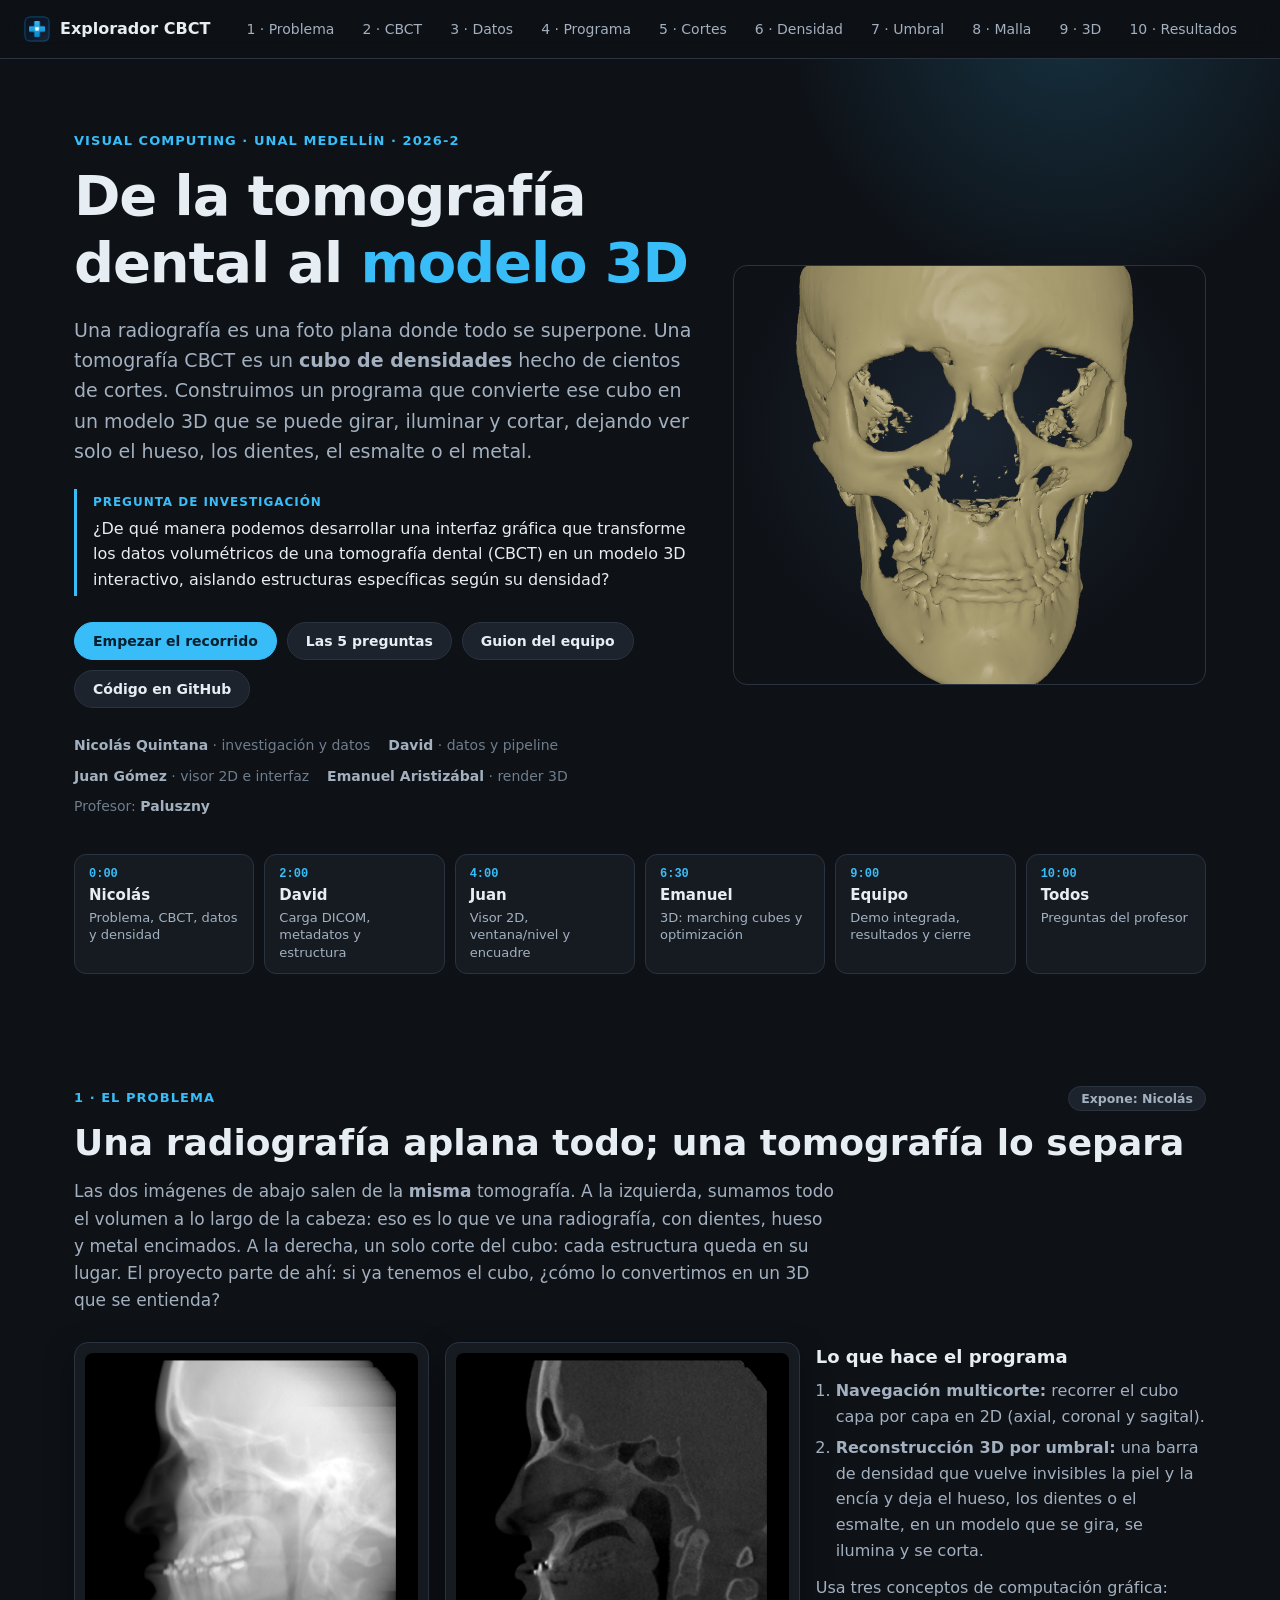
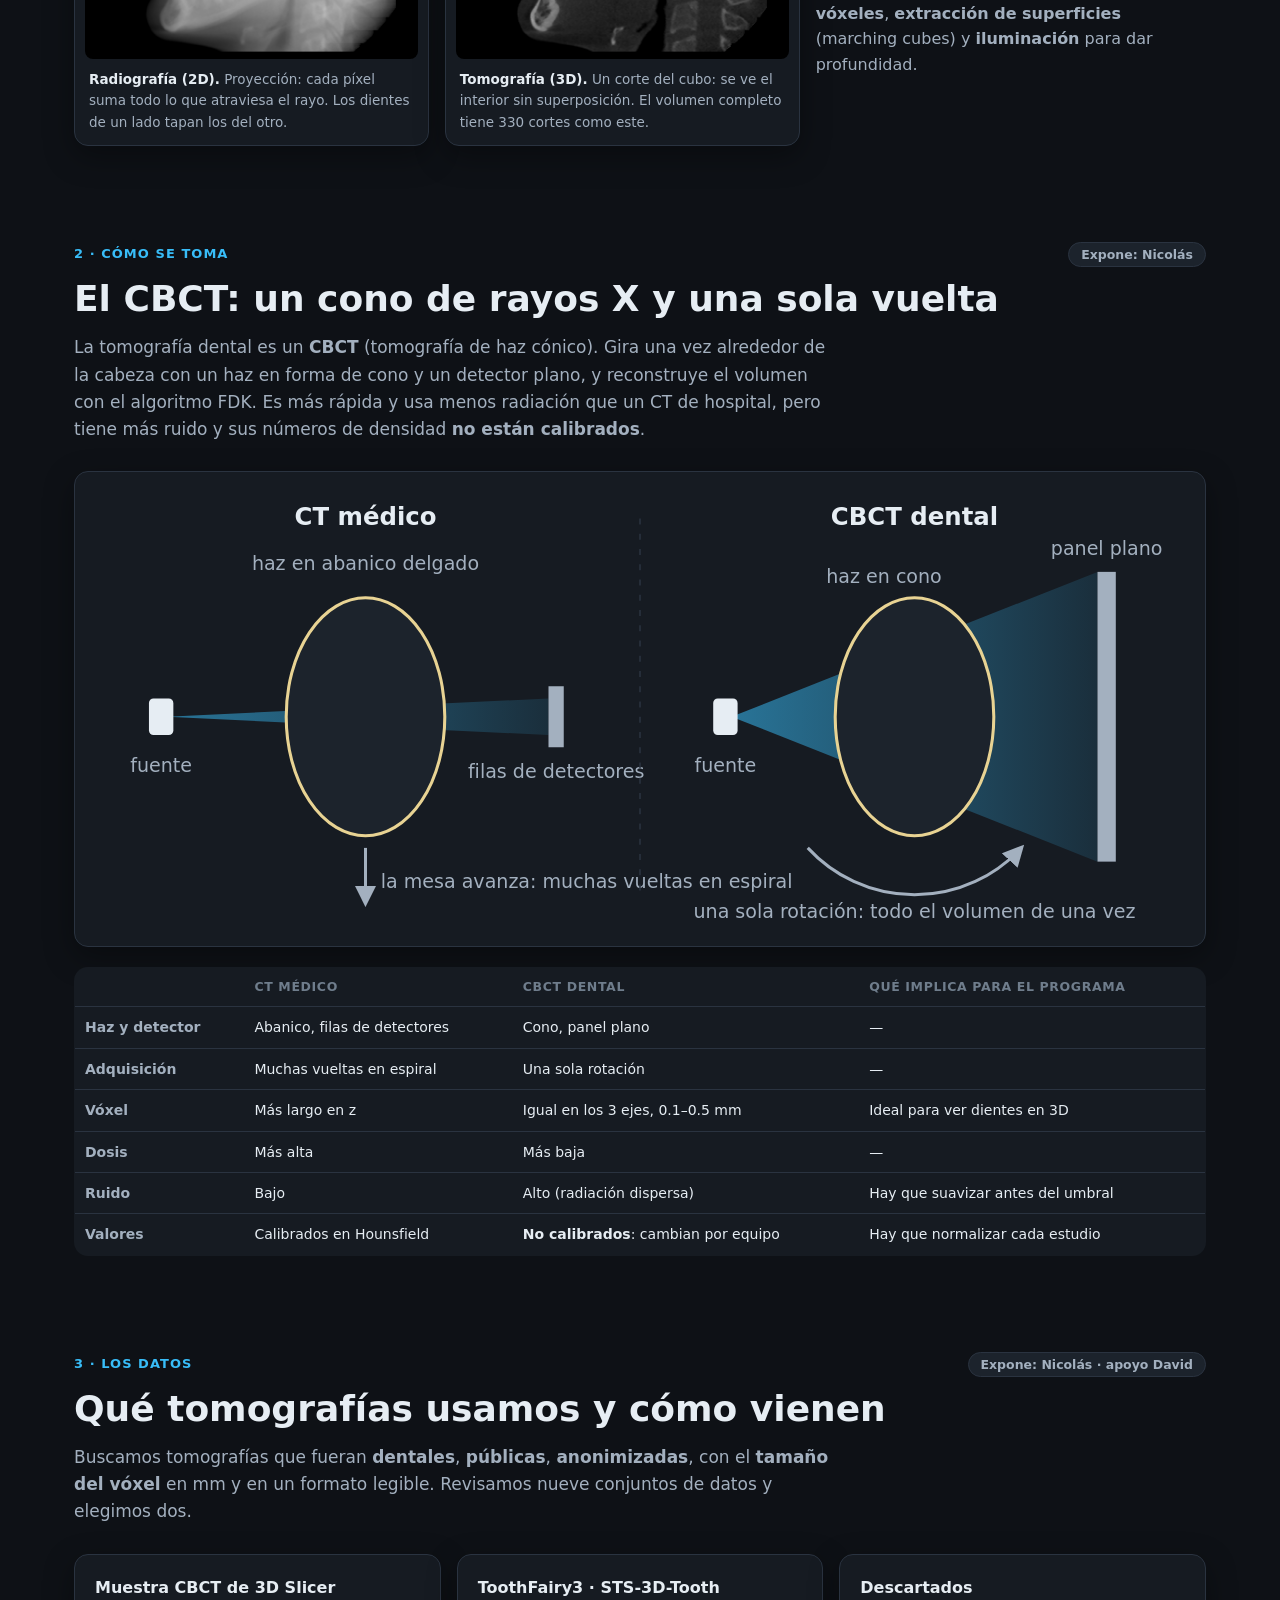
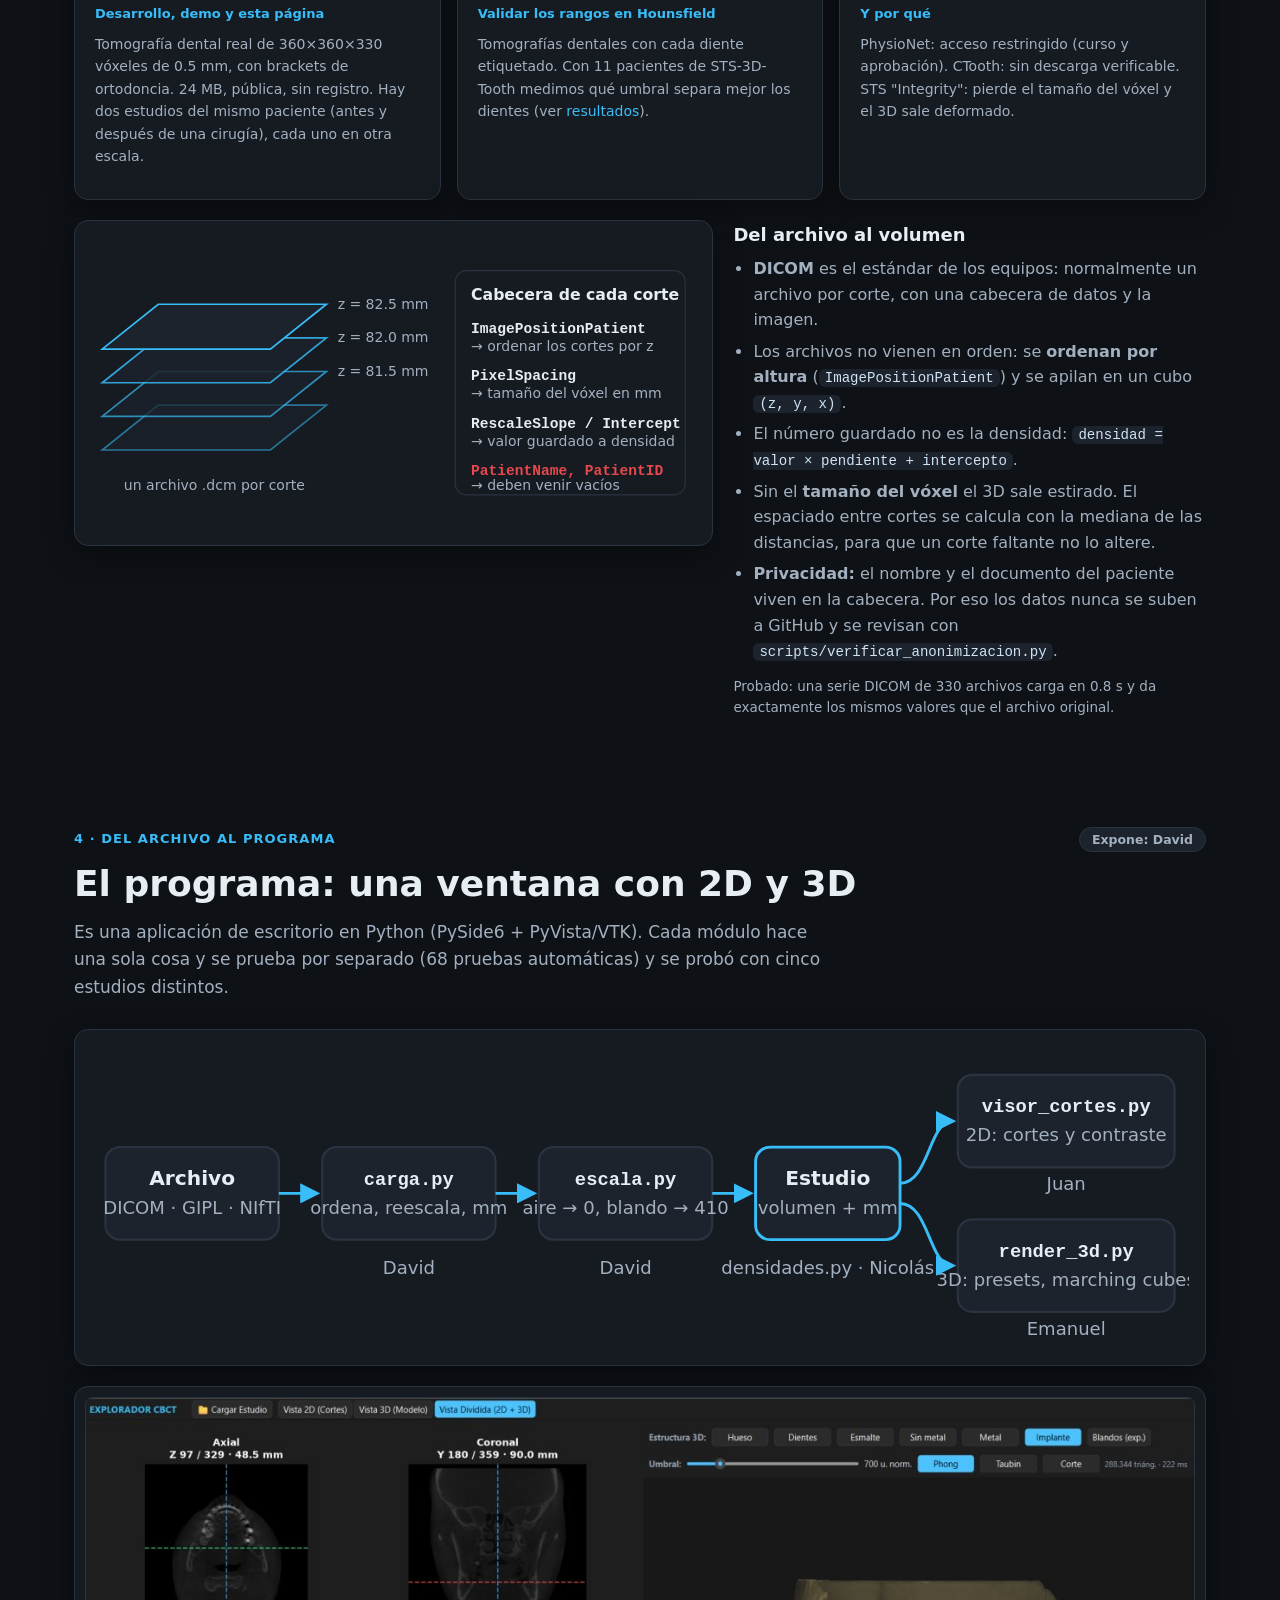
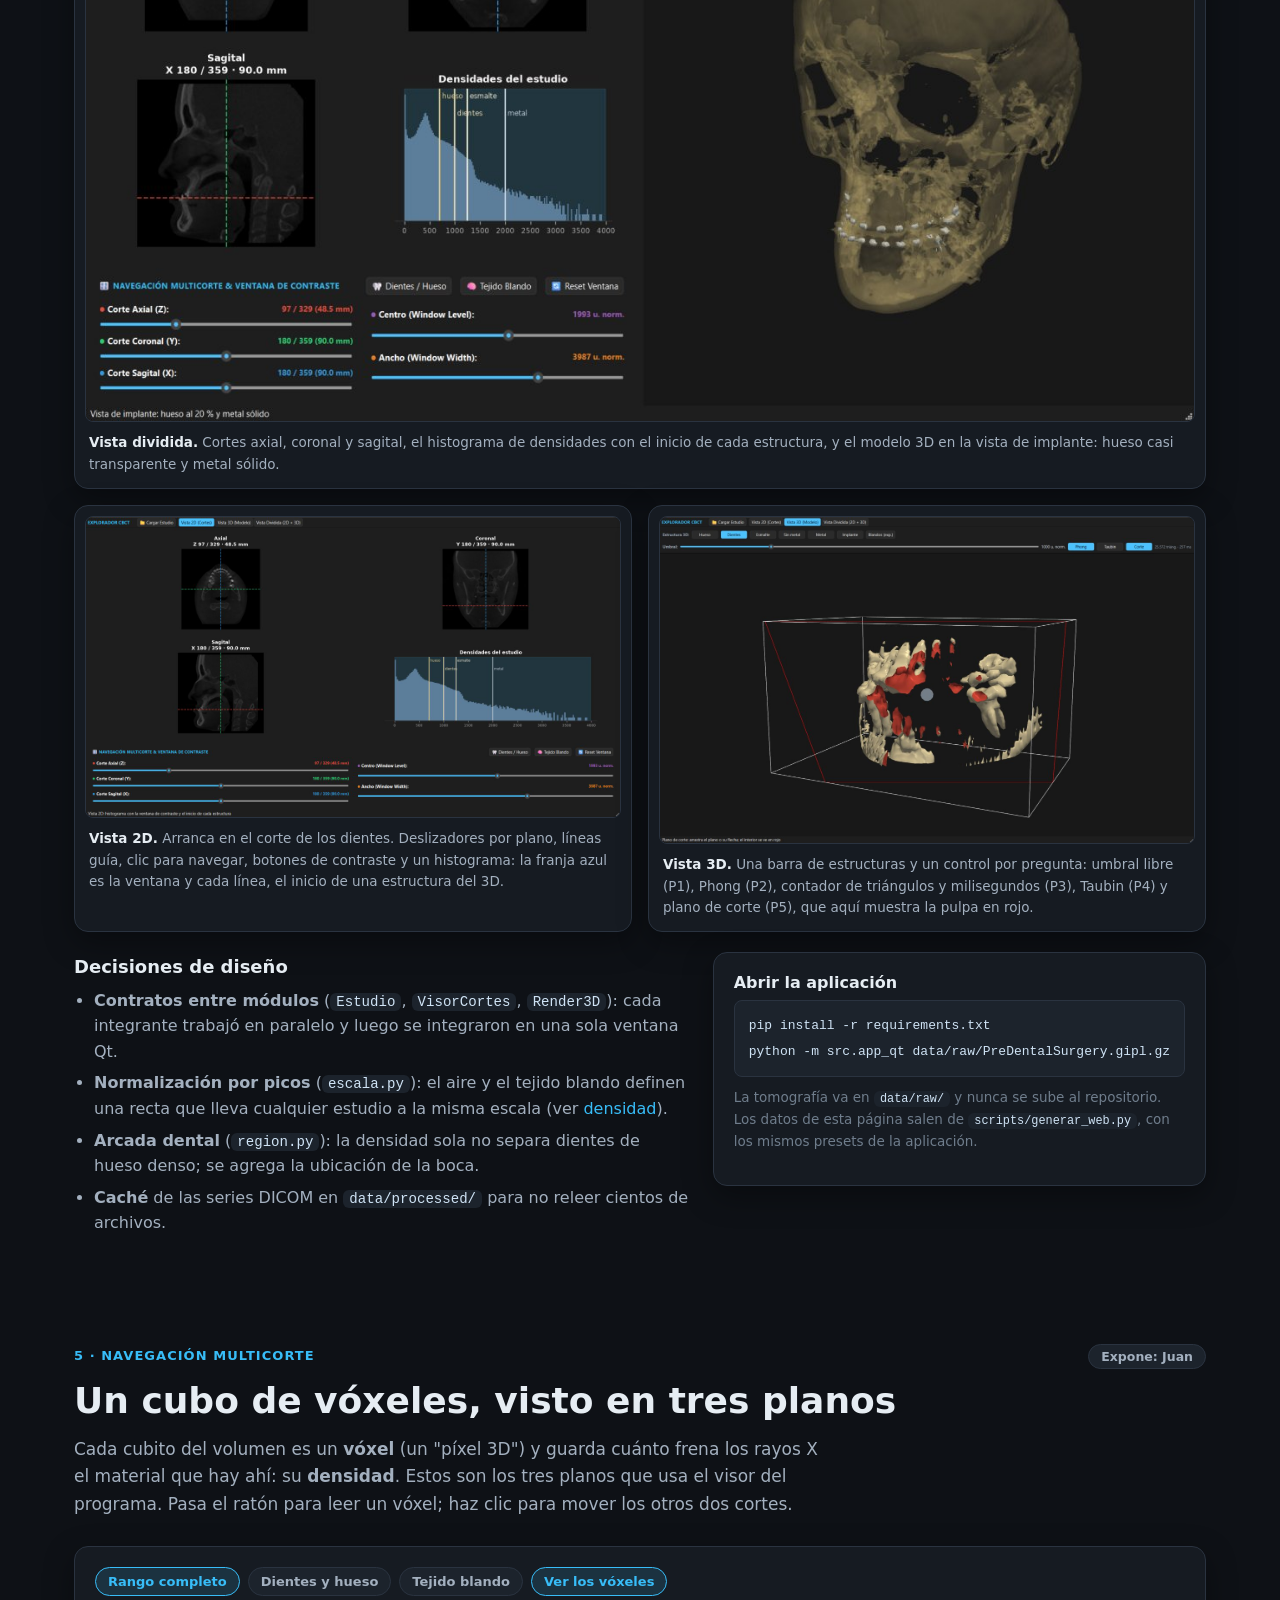
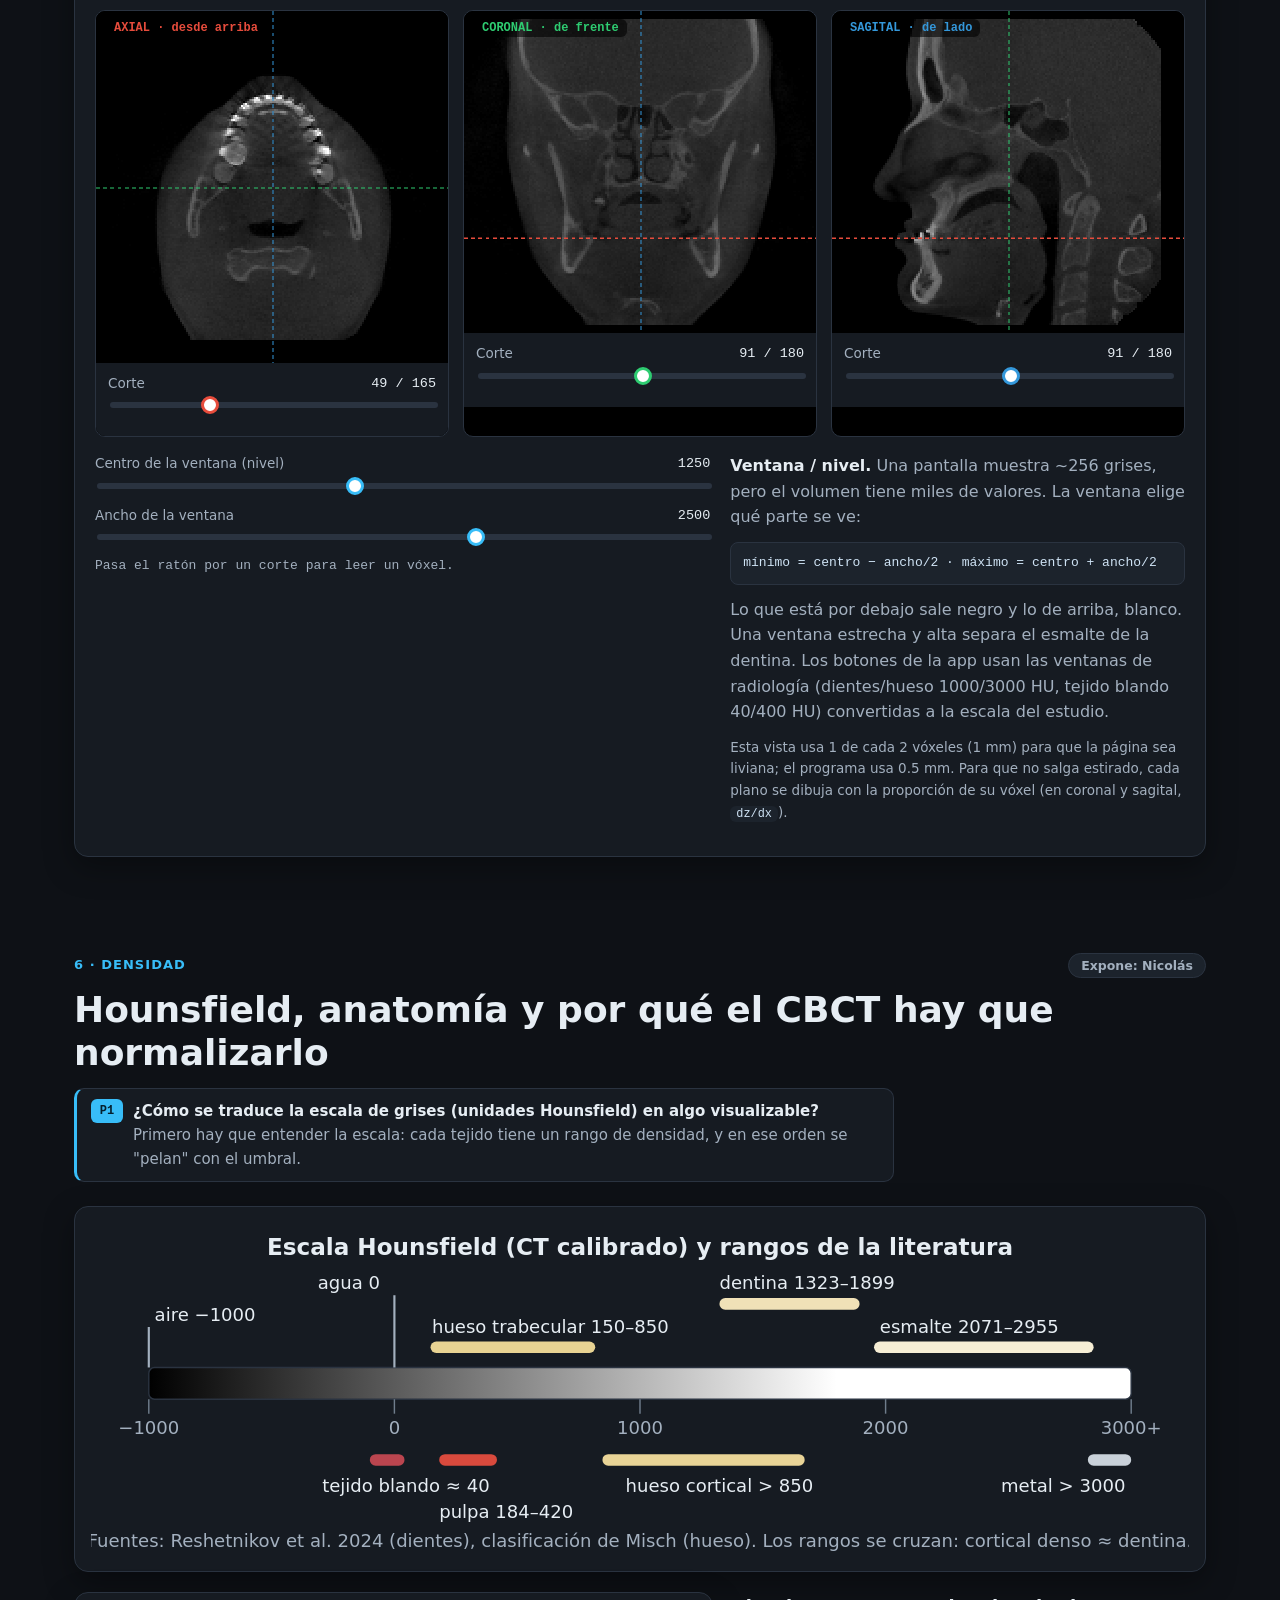
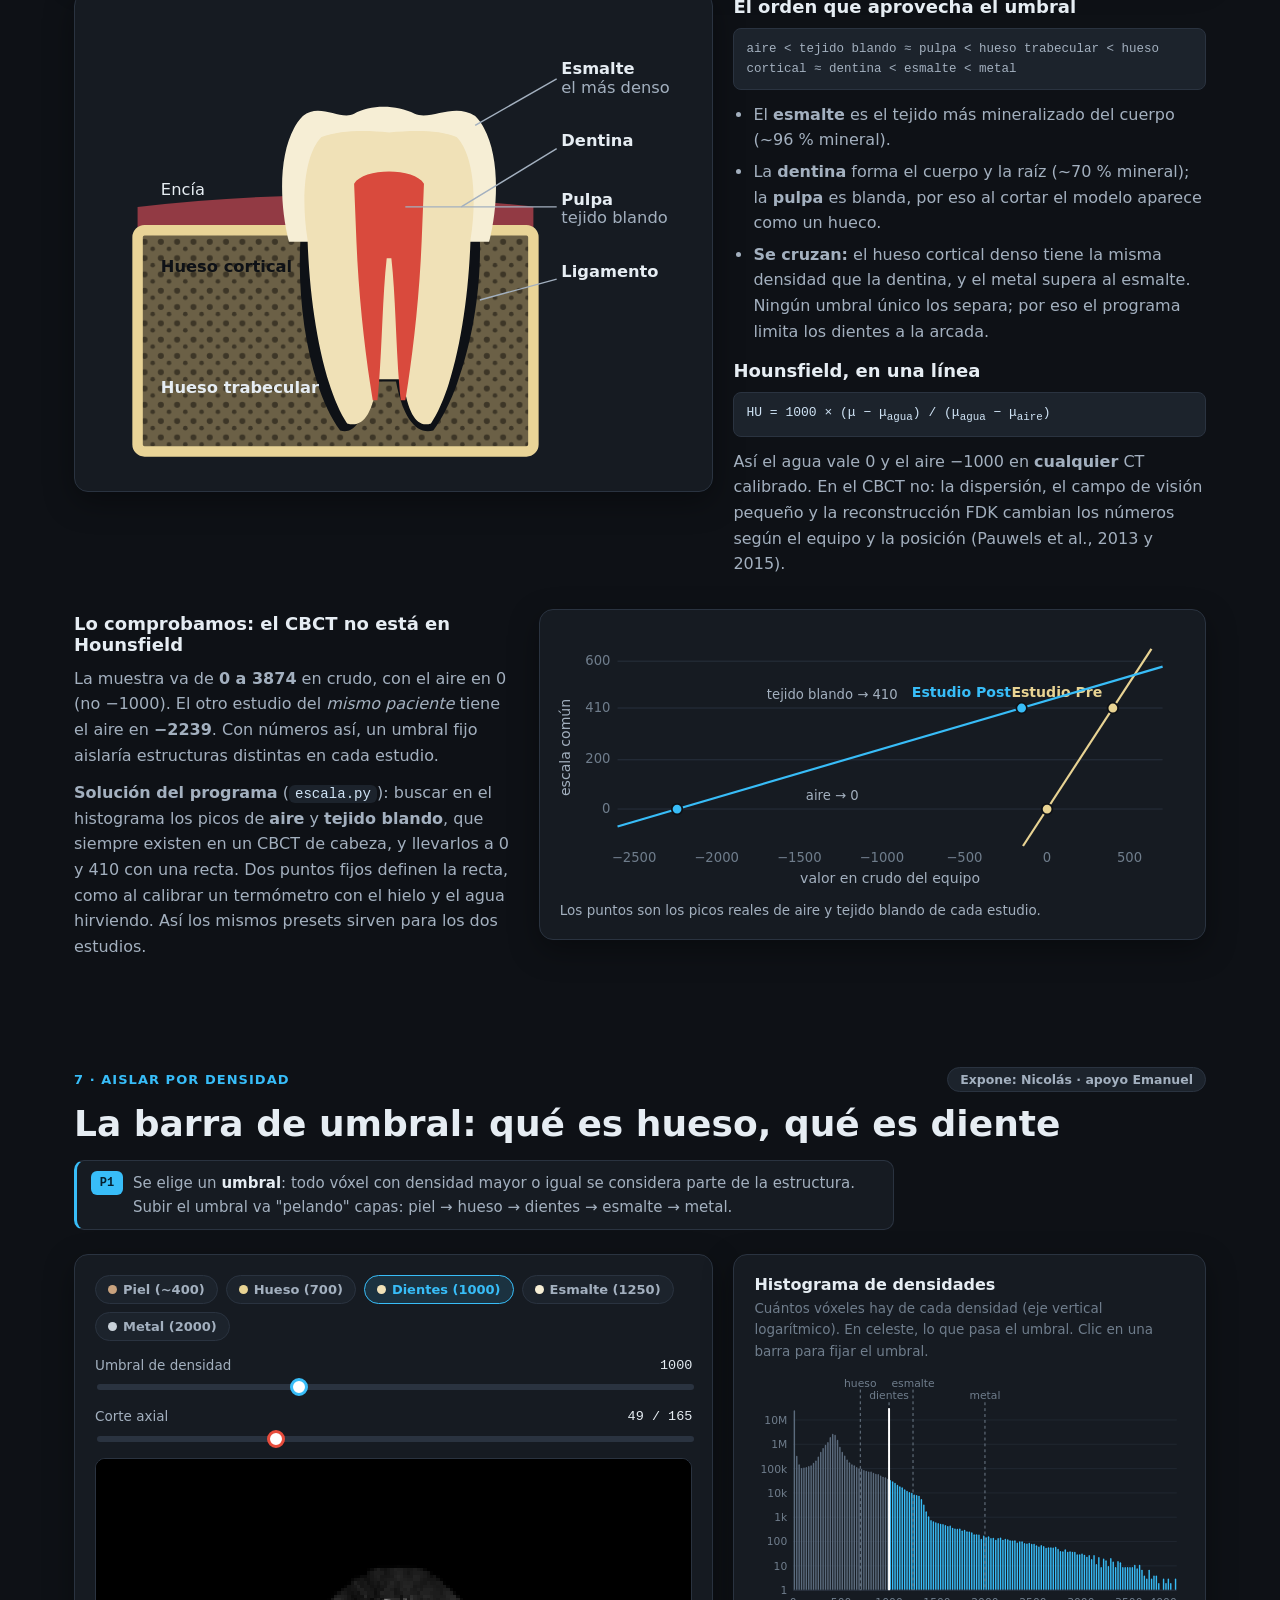
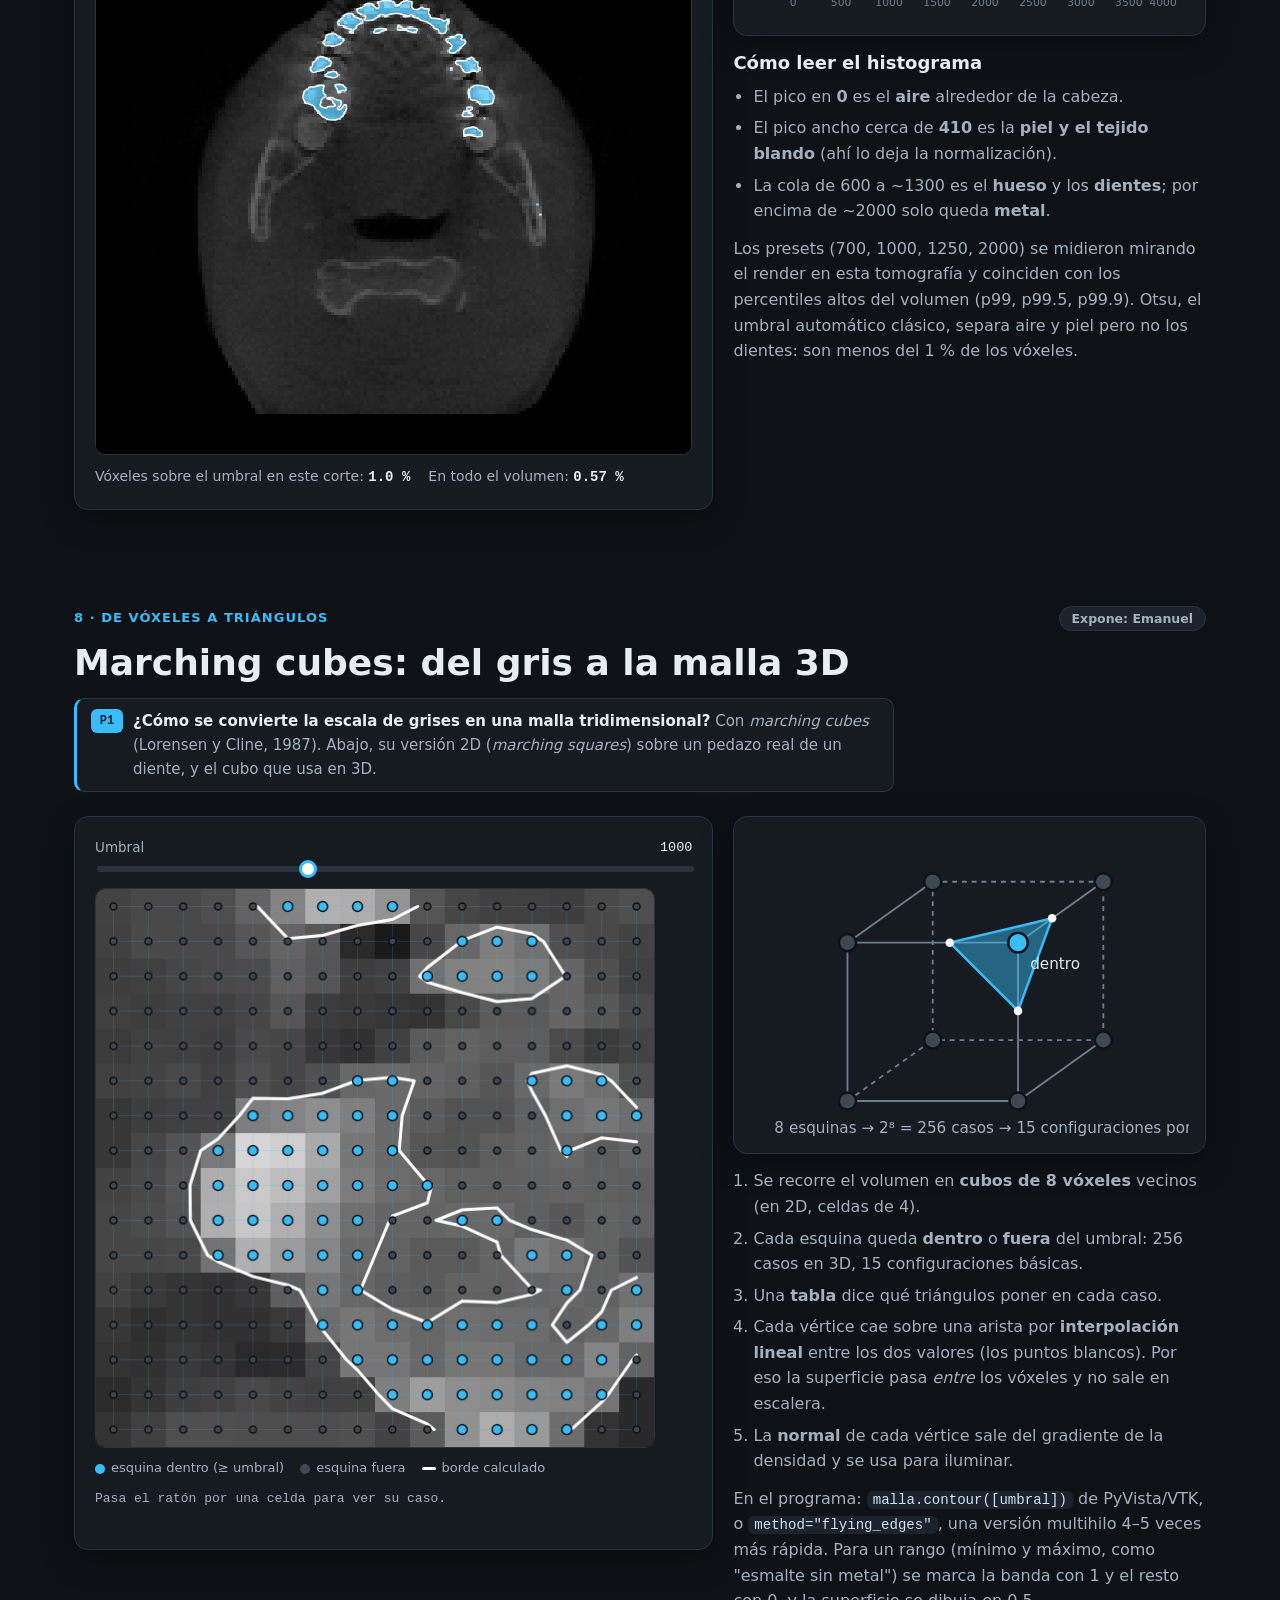
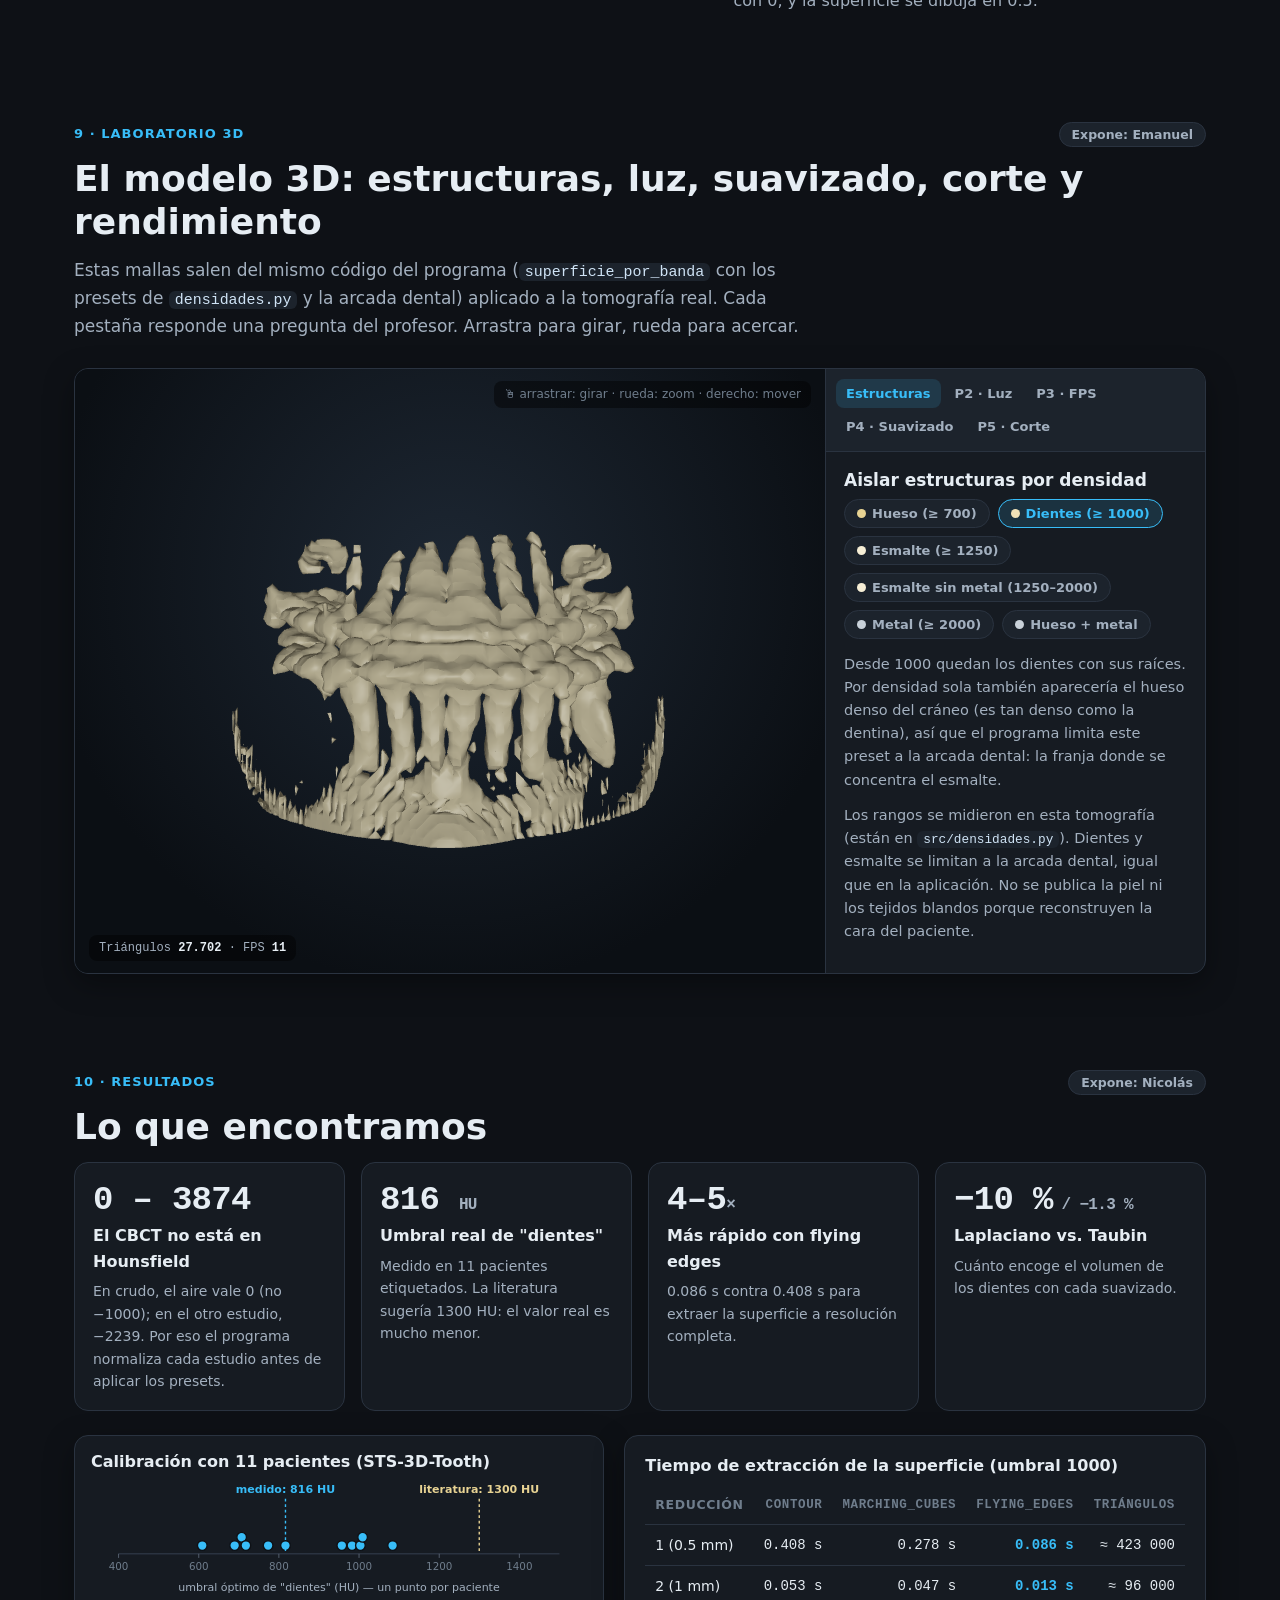
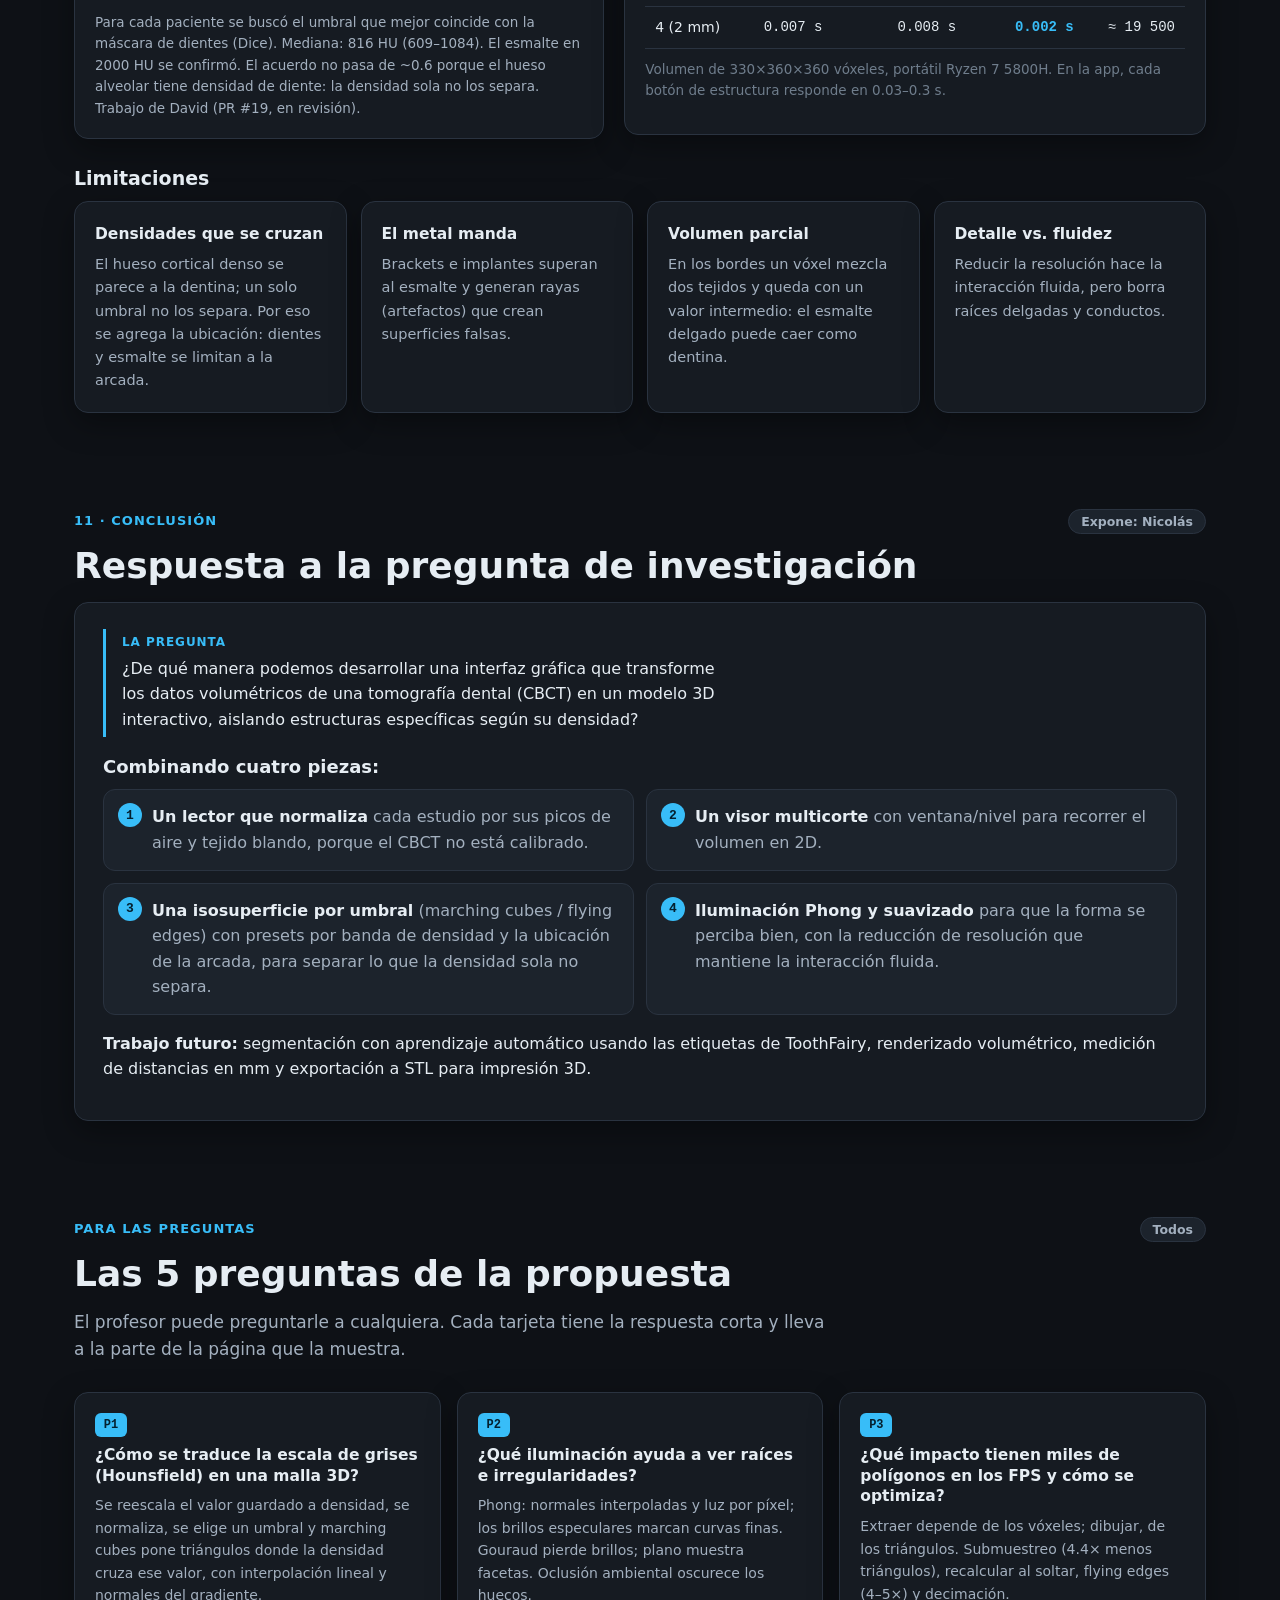
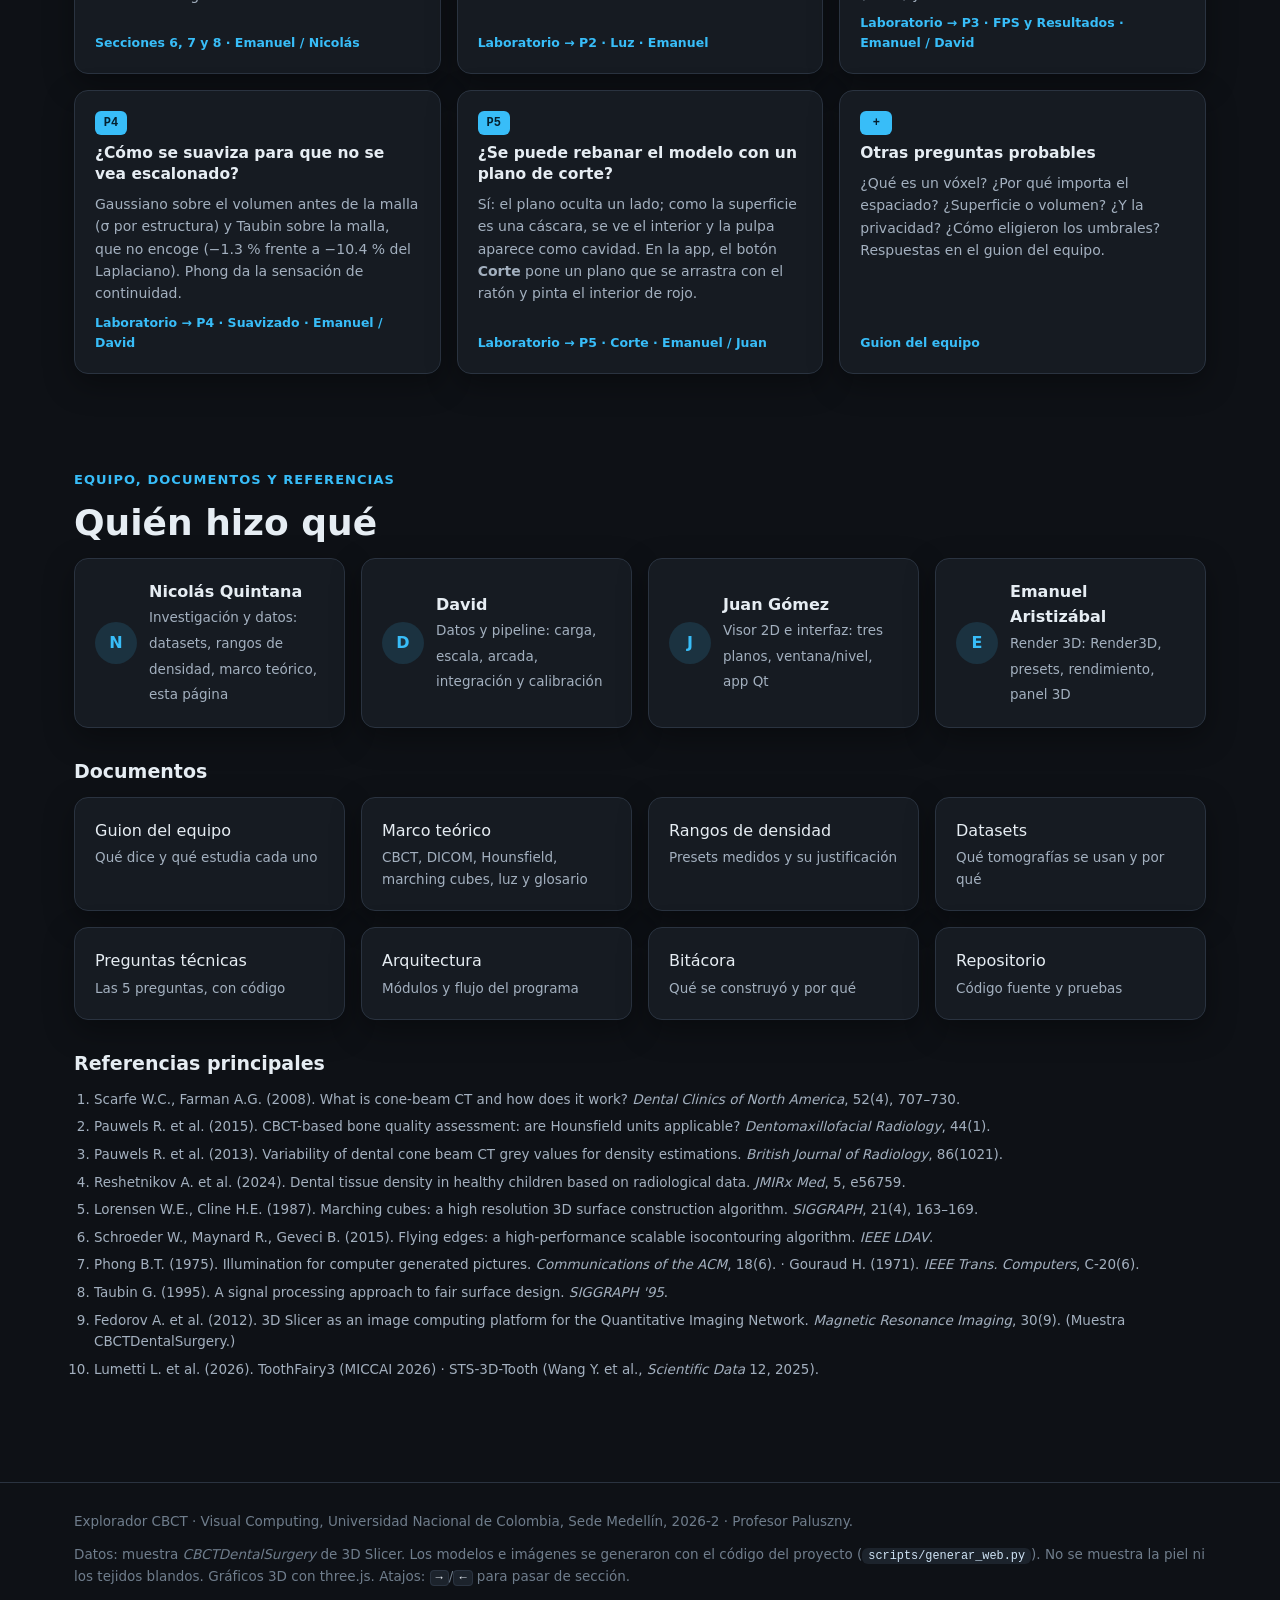
==== commit 5a7d84be: "fix: app estable con 5 estudios, un control 3D por pregunta y vista 2D con histograma - Blandos ya n" ====
--- a/web/index.html
+++ b/web/index.html
@@ -67,12 +67,12 @@
   <div class="contenedor" style="margin-top:36px">
     <h2 class="sr">Ruta de la exposición</h2>
     <ol class="ruta" aria-label="Ruta de la exposición de 10 minutos">
-      <li><a href="#problema"><span class="t">0:00</span><b>Nicolás</b><span>Problema, CBCT, datos y pregunta</span></a></li>
-      <li><a href="#programa"><span class="t">1:00</span><b>David</b><span>Del archivo al programa</span></a></li>
-      <li><a href="#voxel"><span class="t">1:45</span><b>Juan</b><span>Demo 2D: cortes y contraste</span></a></li>
-      <li><a href="#modelo"><span class="t">3:00</span><b>Emanuel</b><span>Demo 3D: estructuras</span></a></li>
-      <li><a href="#densidad"><span class="t">4:30</span><b>Nicolás</b><span>Densidad, umbral, resultados y conclusión</span></a></li>
-      <li><a href="#preguntas"><span class="t">6:00</span><b>Todos</b><span>Preguntas del profesor</span></a></li>
+      <li><a href="#problema"><span class="t">0:00</span><b>Nicolás</b><span>Problema, CBCT, datos y densidad</span></a></li>
+      <li><a href="#programa"><span class="t">2:00</span><b>David</b><span>Carga DICOM, metadatos y estructura</span></a></li>
+      <li><a href="#voxel"><span class="t">4:00</span><b>Juan</b><span>Visor 2D, ventana/nivel y encuadre</span></a></li>
+      <li><a href="#umbral"><span class="t">6:30</span><b>Emanuel</b><span>3D: marching cubes y optimización</span></a></li>
+      <li><a href="#hallazgos"><span class="t">9:00</span><b>Equipo</b><span>Demo integrada, resultados y cierre</span></a></li>
+      <li><a href="#preguntas"><span class="t">10:00</span><b>Todos</b><span>Preguntas del profesor</span></a></li>
     </ol>
   </div>
 </header>
@@ -223,7 +223,7 @@
     <div class="cabecera"><div class="eyebrow">4 · Del archivo al programa</div><span class="expositor">Expone: David</span></div>
     <h2 class="titulo-seccion">El programa: una ventana con 2D y 3D</h2>
     <p class="intro">Es una aplicación de escritorio en Python (PySide6 + PyVista/VTK). Cada módulo hace una sola cosa y se
-      prueba por separado (50 pruebas automáticas).</p>
+      prueba por separado (68 pruebas automáticas) y se probó con cinco estudios distintos.</p>
     <figure class="tarjeta ilustracion">
       <svg viewBox="0 0 760 210" role="img" aria-label="Flujo del programa: archivo, carga, escala, Estudio y luego visor 2D y render 3D">
         <defs><marker id="f2" viewBox="0 0 10 10" refX="8" refY="5" markerWidth="7" markerHeight="7" orient="auto"><path d="M0 0 L10 5 L0 10 z" fill="#38bdf8"/></marker></defs>
@@ -246,16 +246,16 @@
     </figure>
     <div class="galeria">
       <figure class="tarjeta">
-        <img src="img/app_dividida.jpg" alt="Vista dividida de la aplicación: tres cortes a la izquierda y el cráneo semitransparente con el metal a la derecha" loading="lazy" width="1280" height="720">
-        <figcaption><b>Vista dividida.</b> Cortes axial, coronal y sagital con ventana/nivel, y el modelo 3D en la vista de implante: hueso casi transparente y metal sólido.</figcaption>
+        <img src="img/app_dividida.jpg" alt="Vista dividida de la aplicación: tres cortes y el histograma de densidades a la izquierda, y el cráneo semitransparente con el metal a la derecha" loading="lazy" width="1280" height="720">
+        <figcaption><b>Vista dividida.</b> Cortes axial, coronal y sagital, el histograma de densidades con el inicio de cada estructura, y el modelo 3D en la vista de implante: hueso casi transparente y metal sólido.</figcaption>
       </figure>
       <figure class="tarjeta">
-        <img src="img/app_2d.jpg" alt="Vista 2D de la aplicación con los tres cortes y los controles de contraste" loading="lazy" width="1280" height="720">
-        <figcaption><b>Vista 2D.</b> Deslizadores por plano, líneas guía, clic para navegar y botones de contraste ajustados a la escala del estudio.</figcaption>
+        <img src="img/app_2d.jpg" alt="Vista 2D de la aplicación con los tres cortes, el histograma de densidades y los controles de contraste" loading="lazy" width="1280" height="720">
+        <figcaption><b>Vista 2D.</b> Arranca en el corte de los dientes. Deslizadores por plano, líneas guía, clic para navegar, botones de contraste y un histograma: la franja azul es la ventana y cada línea, el inicio de una estructura del 3D.</figcaption>
       </figure>
       <figure class="tarjeta">
-        <img src="img/app_3d.jpg" alt="Vista 3D de la aplicación con el cráneo en el preset de hueso y la barra de estructuras" loading="lazy" width="1280" height="783">
-        <figcaption><b>Vista 3D.</b> Hueso, dientes, esmalte, esmalte sin metal, metal, implante y tejidos blandos (experimental, siempre con corte sagital para no mostrar la cara).</figcaption>
+        <img src="img/app_3d.jpg" alt="Vista 3D de la aplicación: dientes cortados por un plano, con el interior en rojo, y los controles de umbral, Phong, Taubin y corte" loading="lazy" width="1280" height="783">
+        <figcaption><b>Vista 3D.</b> Una barra de estructuras y un control por pregunta: umbral libre (P1), Phong (P2), contador de triángulos y milisegundos (P3), Taubin (P4) y plano de corte (P5), que aquí muestra la pulpa en rojo.</figcaption>
       </figure>
     </div>
     <div class="rejilla-2" style="margin-top:20px">
@@ -740,7 +740,7 @@
       </a>
       <a class="tarjeta pregunta" href="#modelo" data-abrir-pestana="corte">
         <span class="q">P5</span><h4>¿Se puede rebanar el modelo con un plano de corte?</h4>
-        <p>Sí: el plano oculta un lado; como la superficie es una cáscara, se ve el interior y la pulpa aparece como cavidad. En la app, la vista de tejidos blandos usa un corte sagital fijo.</p>
+        <p>Sí: el plano oculta un lado; como la superficie es una cáscara, se ve el interior y la pulpa aparece como cavidad. En la app, el botón <b>Corte</b> pone un plano que se arrastra con el ratón y pinta el interior de rojo.</p>
         <span class="ir">Laboratorio → P5 · Corte · Emanuel / Juan</span>
       </a>
       <a class="tarjeta pregunta" href="guion.html">
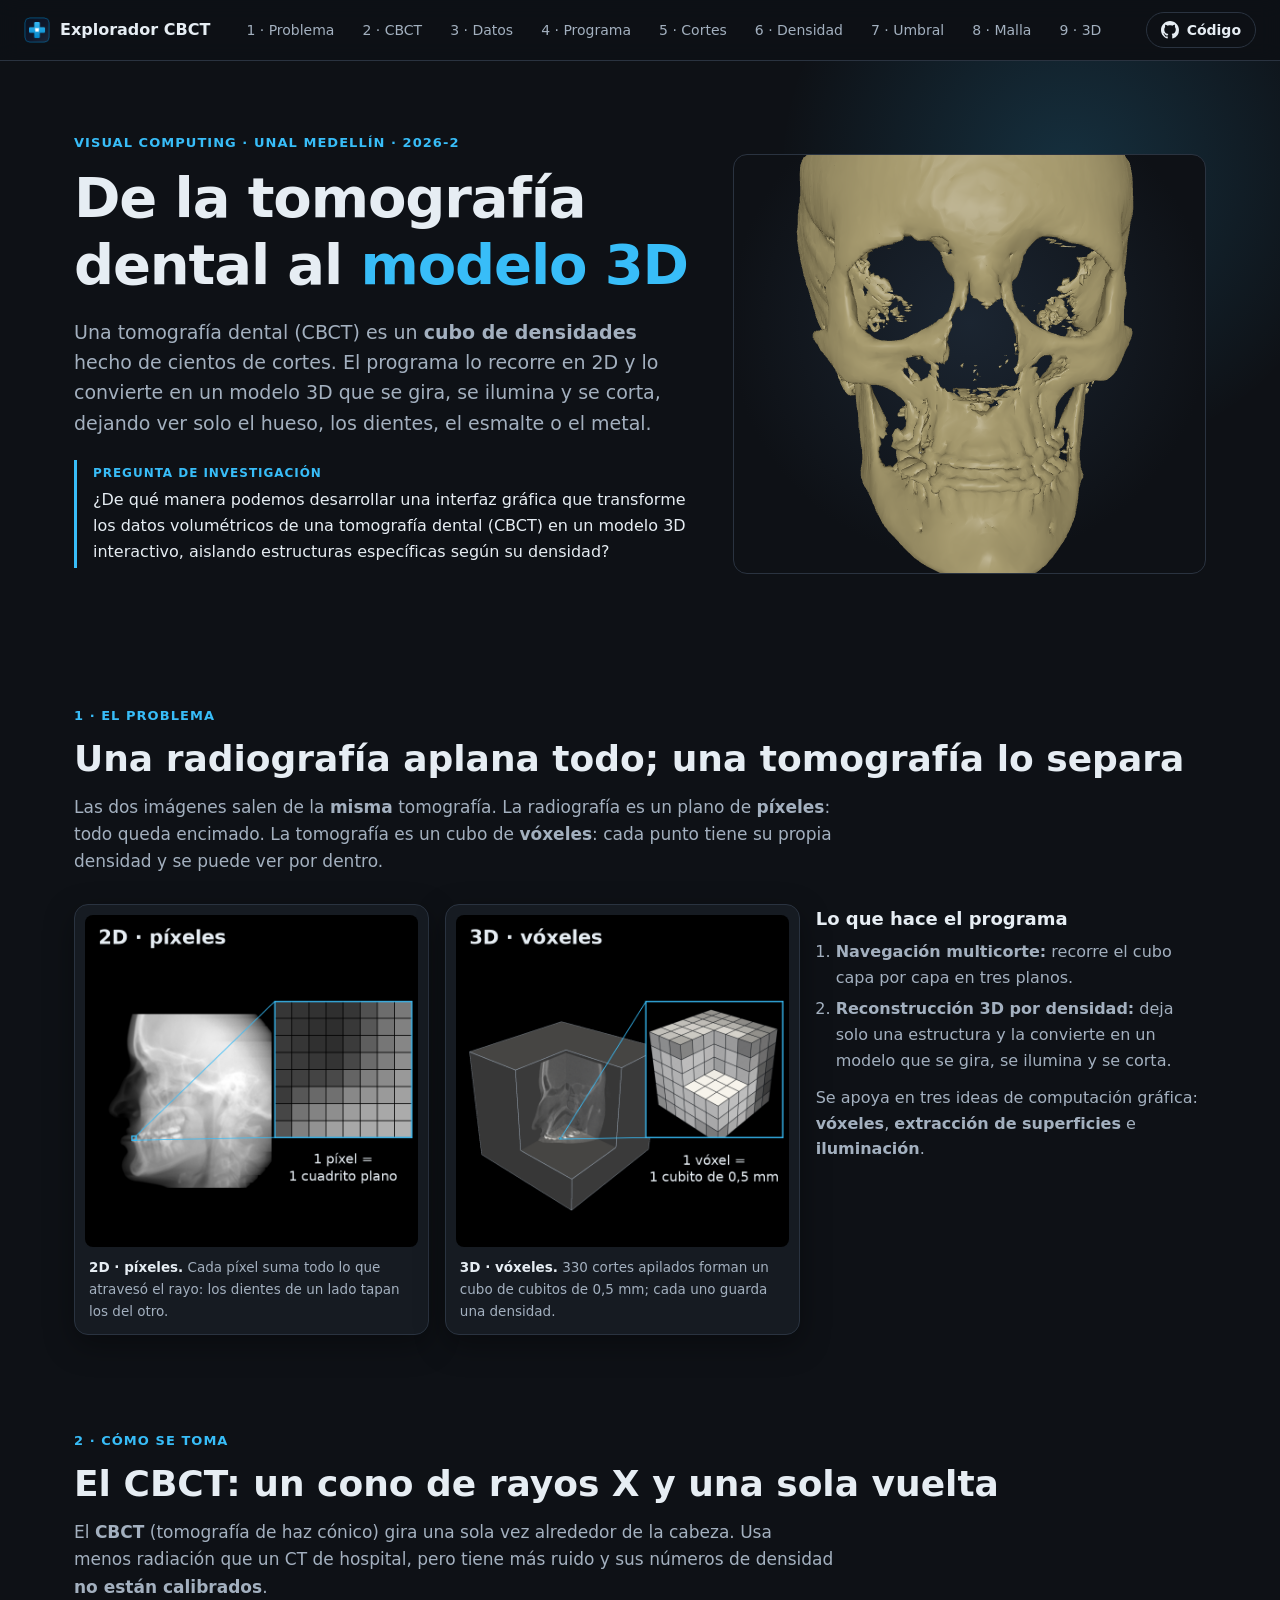
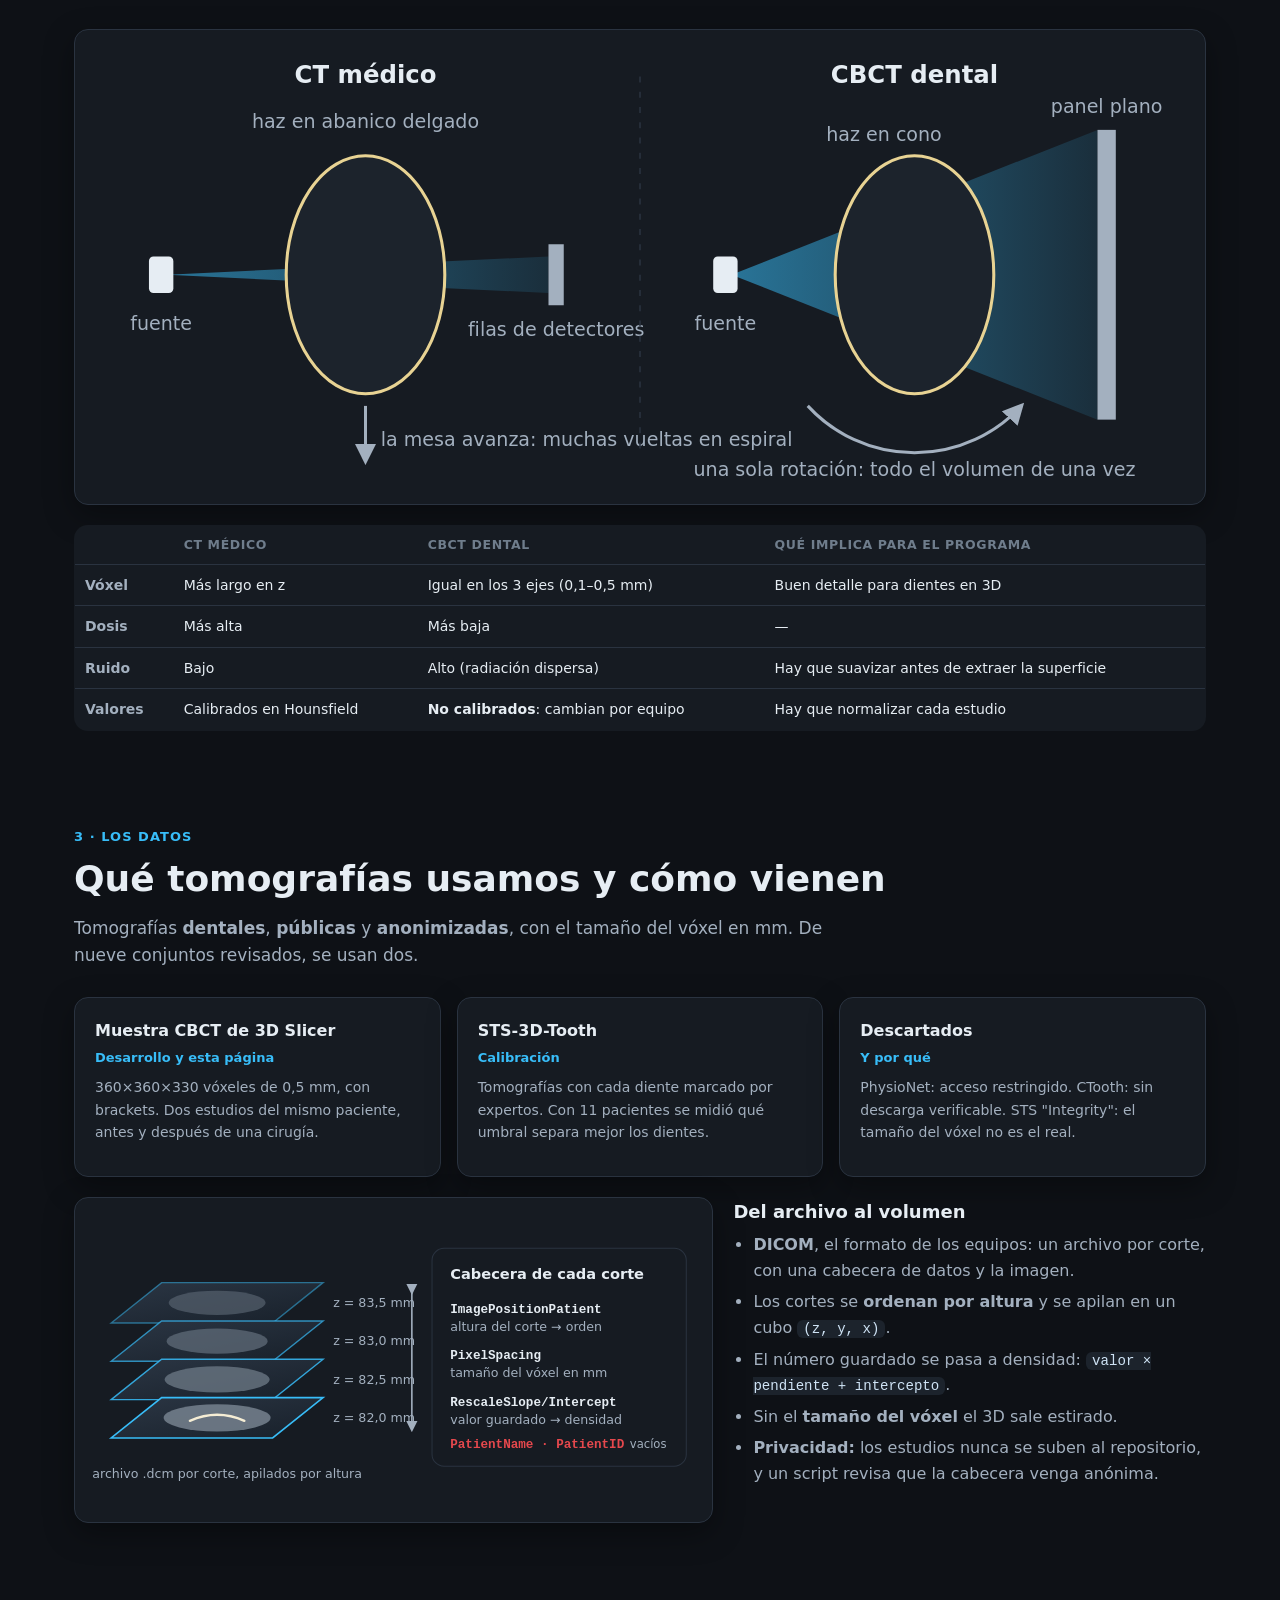
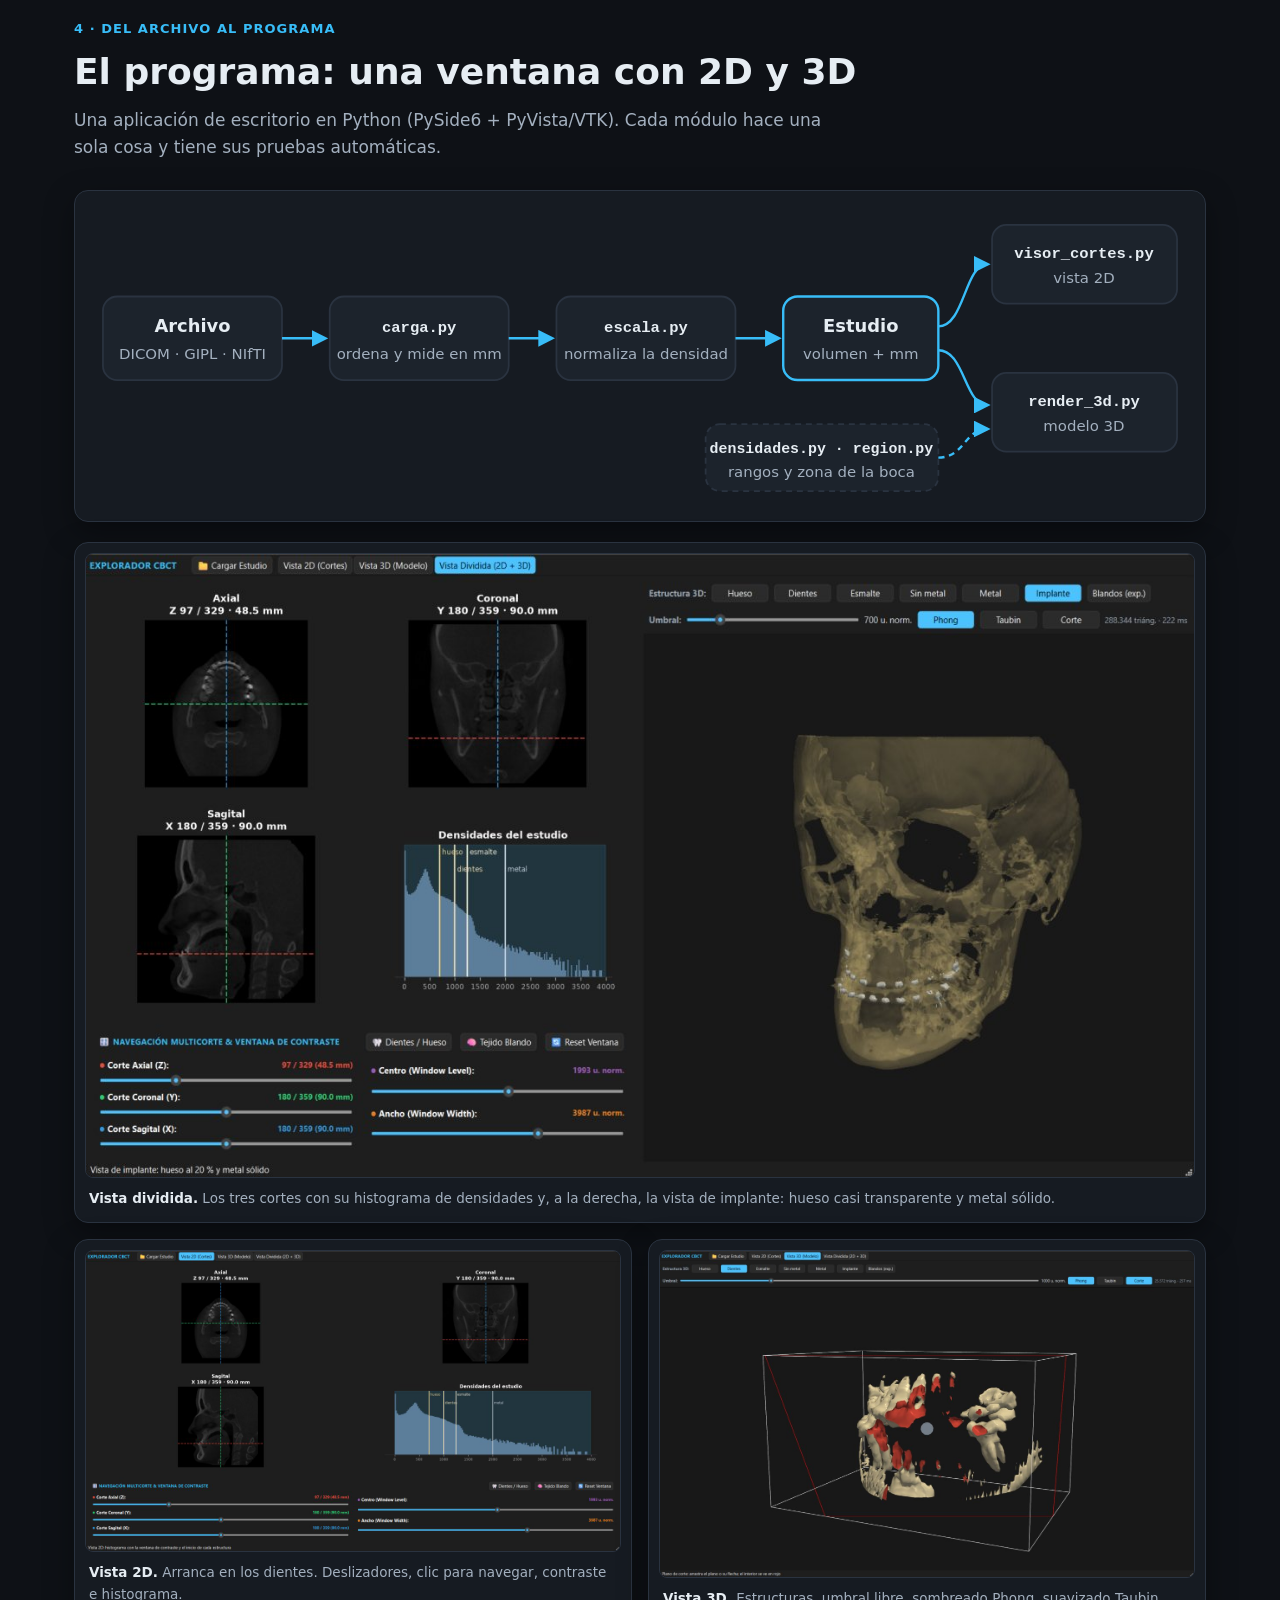
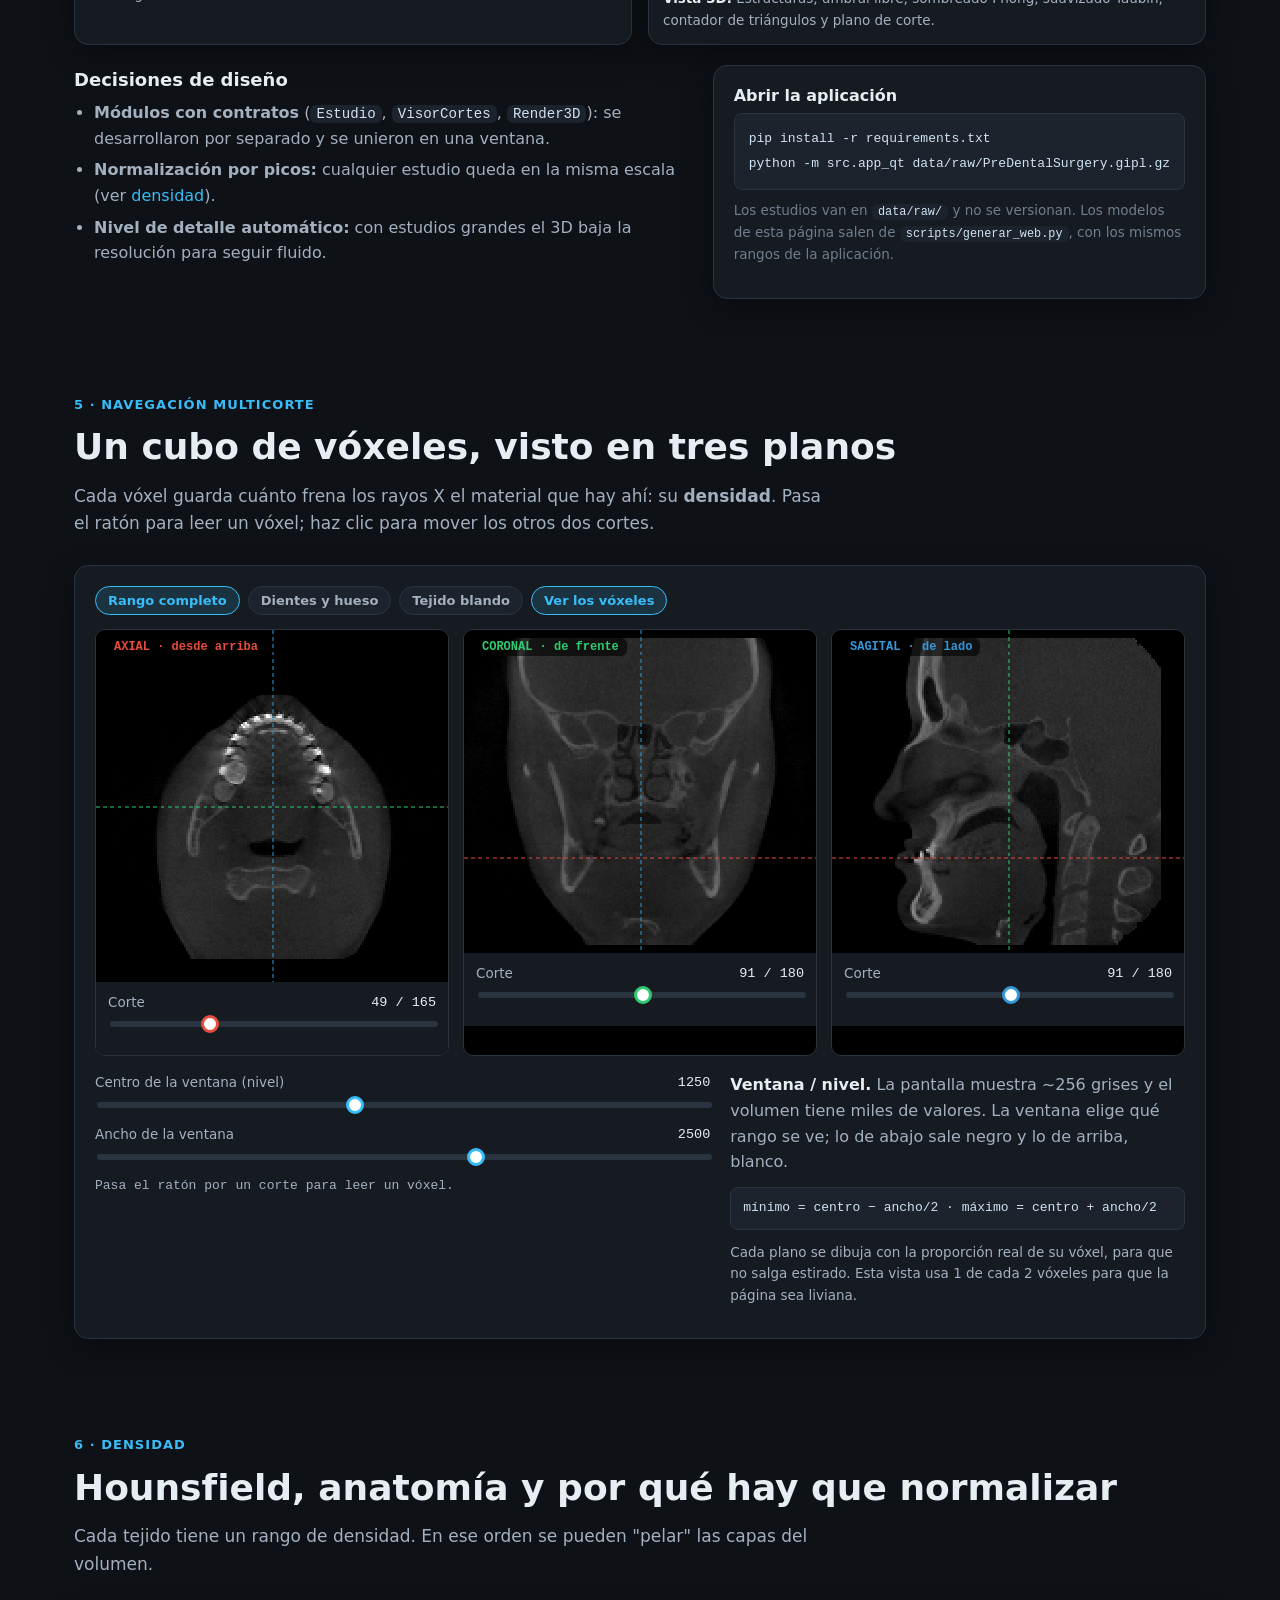
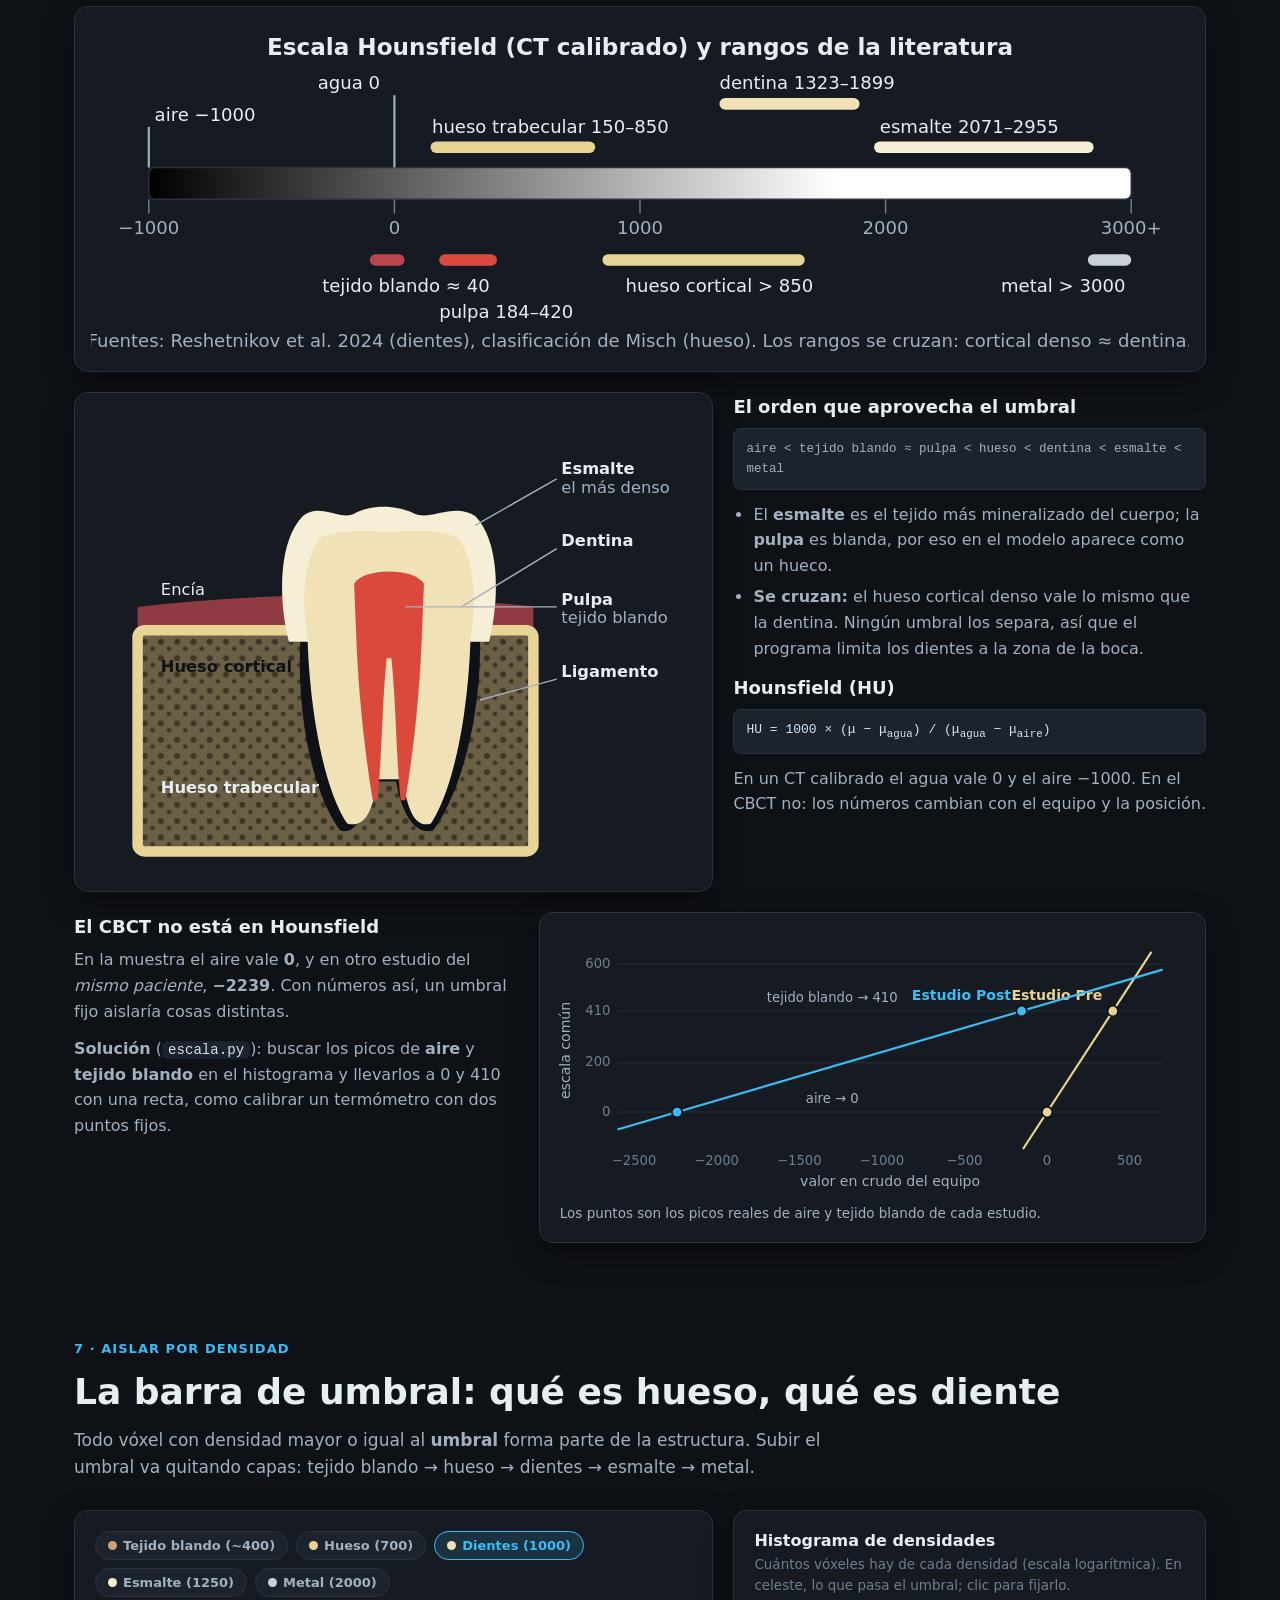
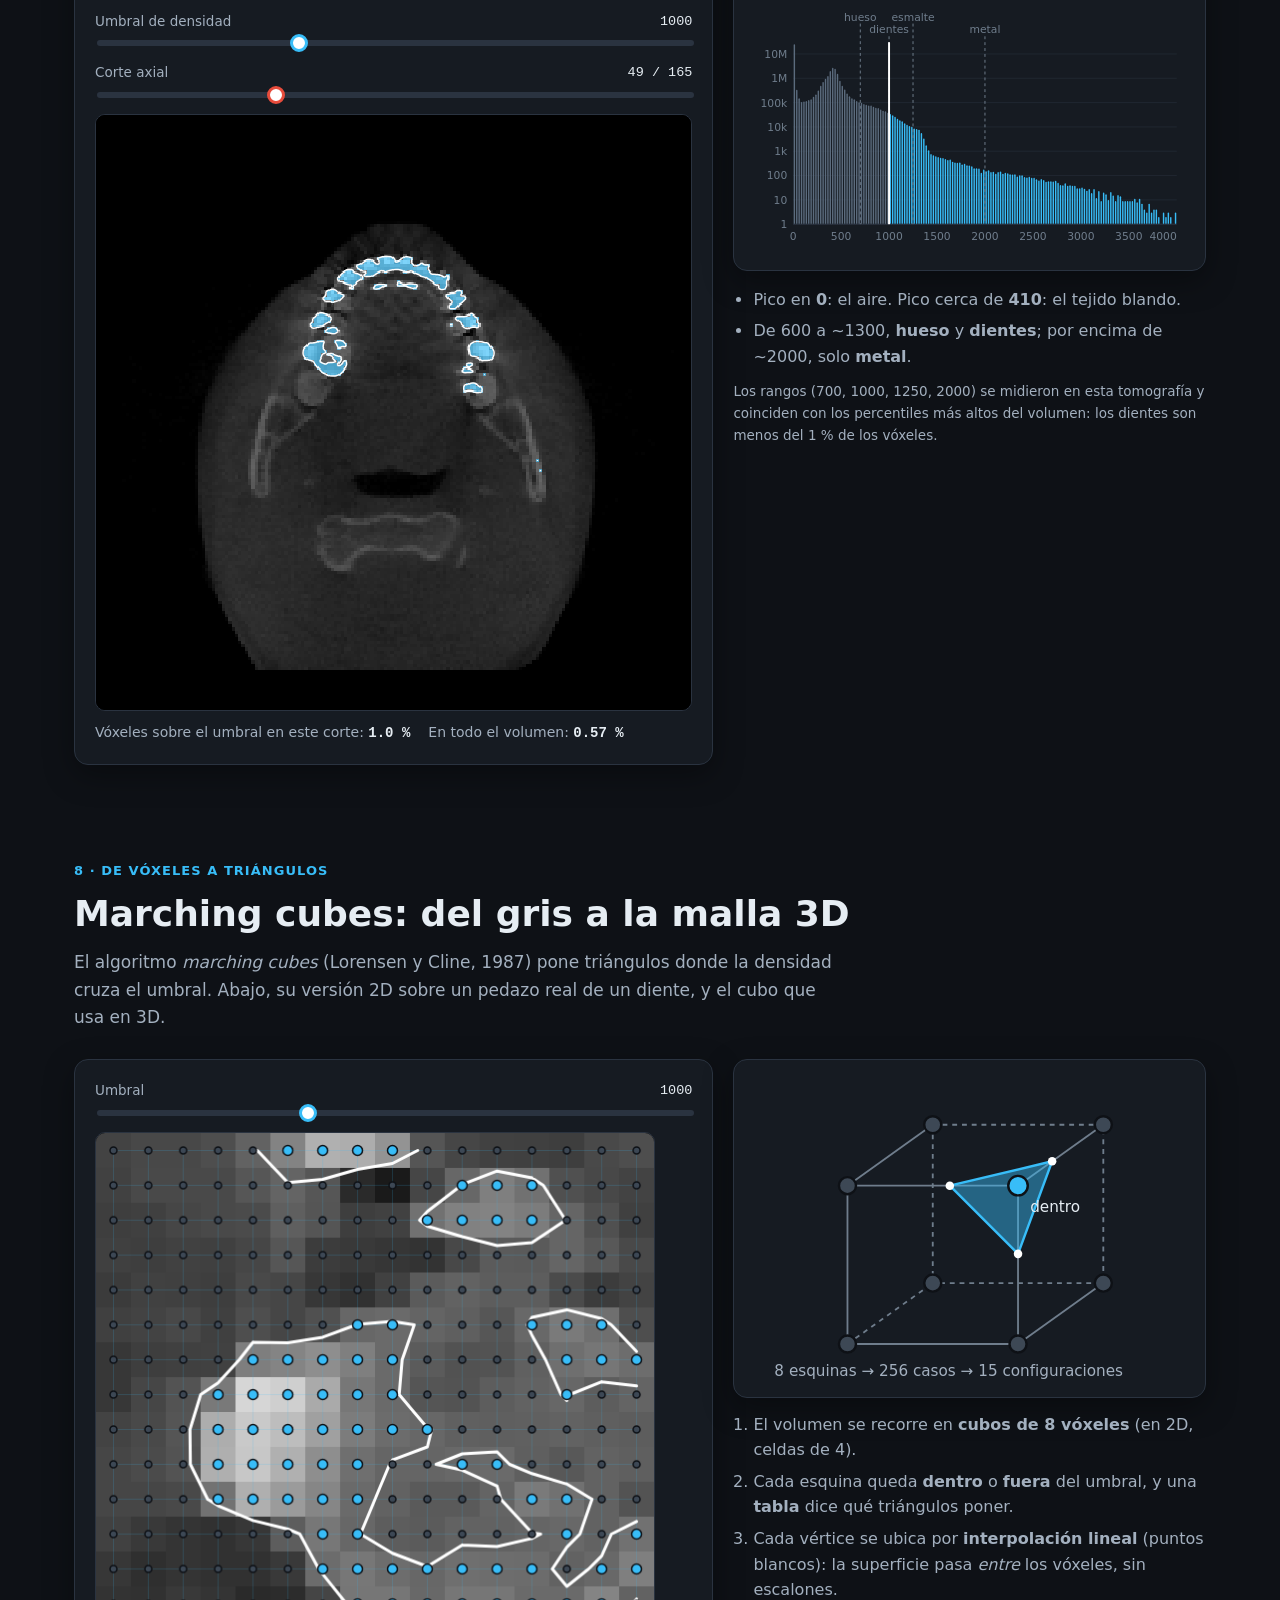
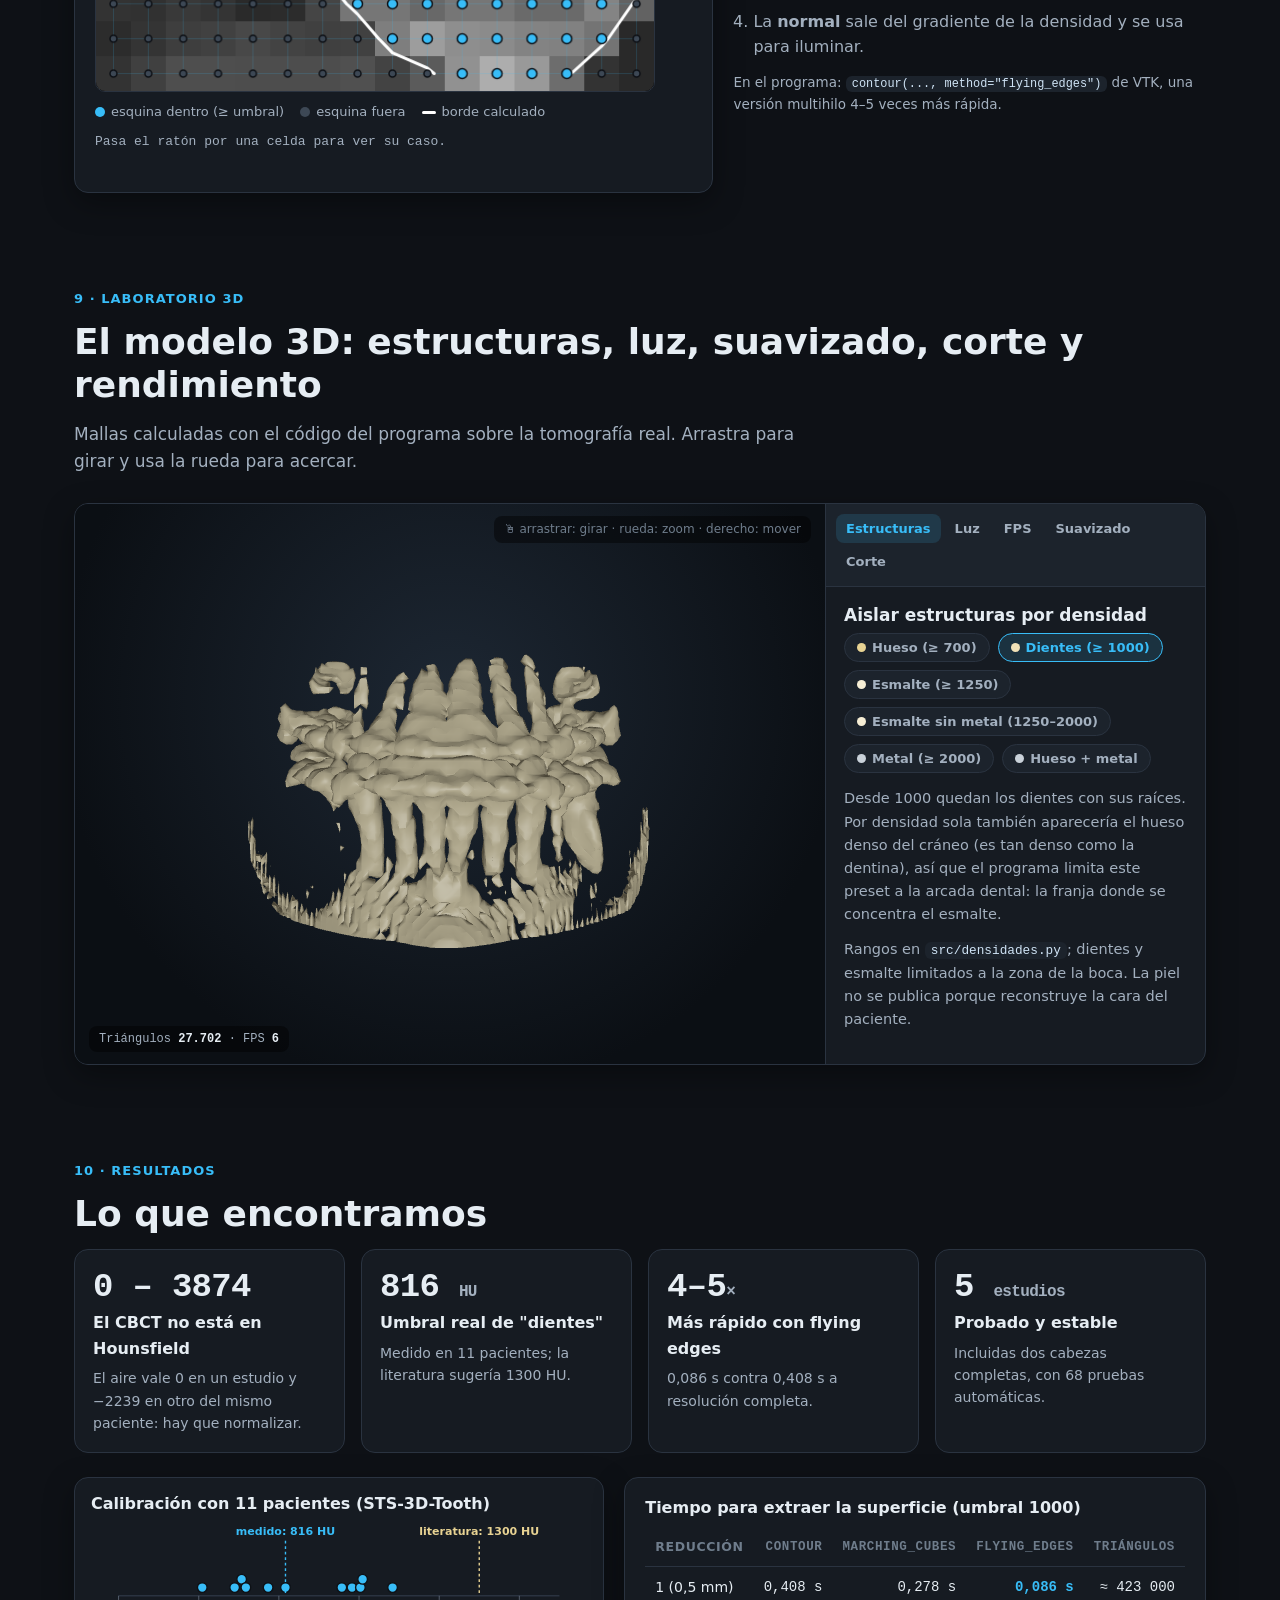
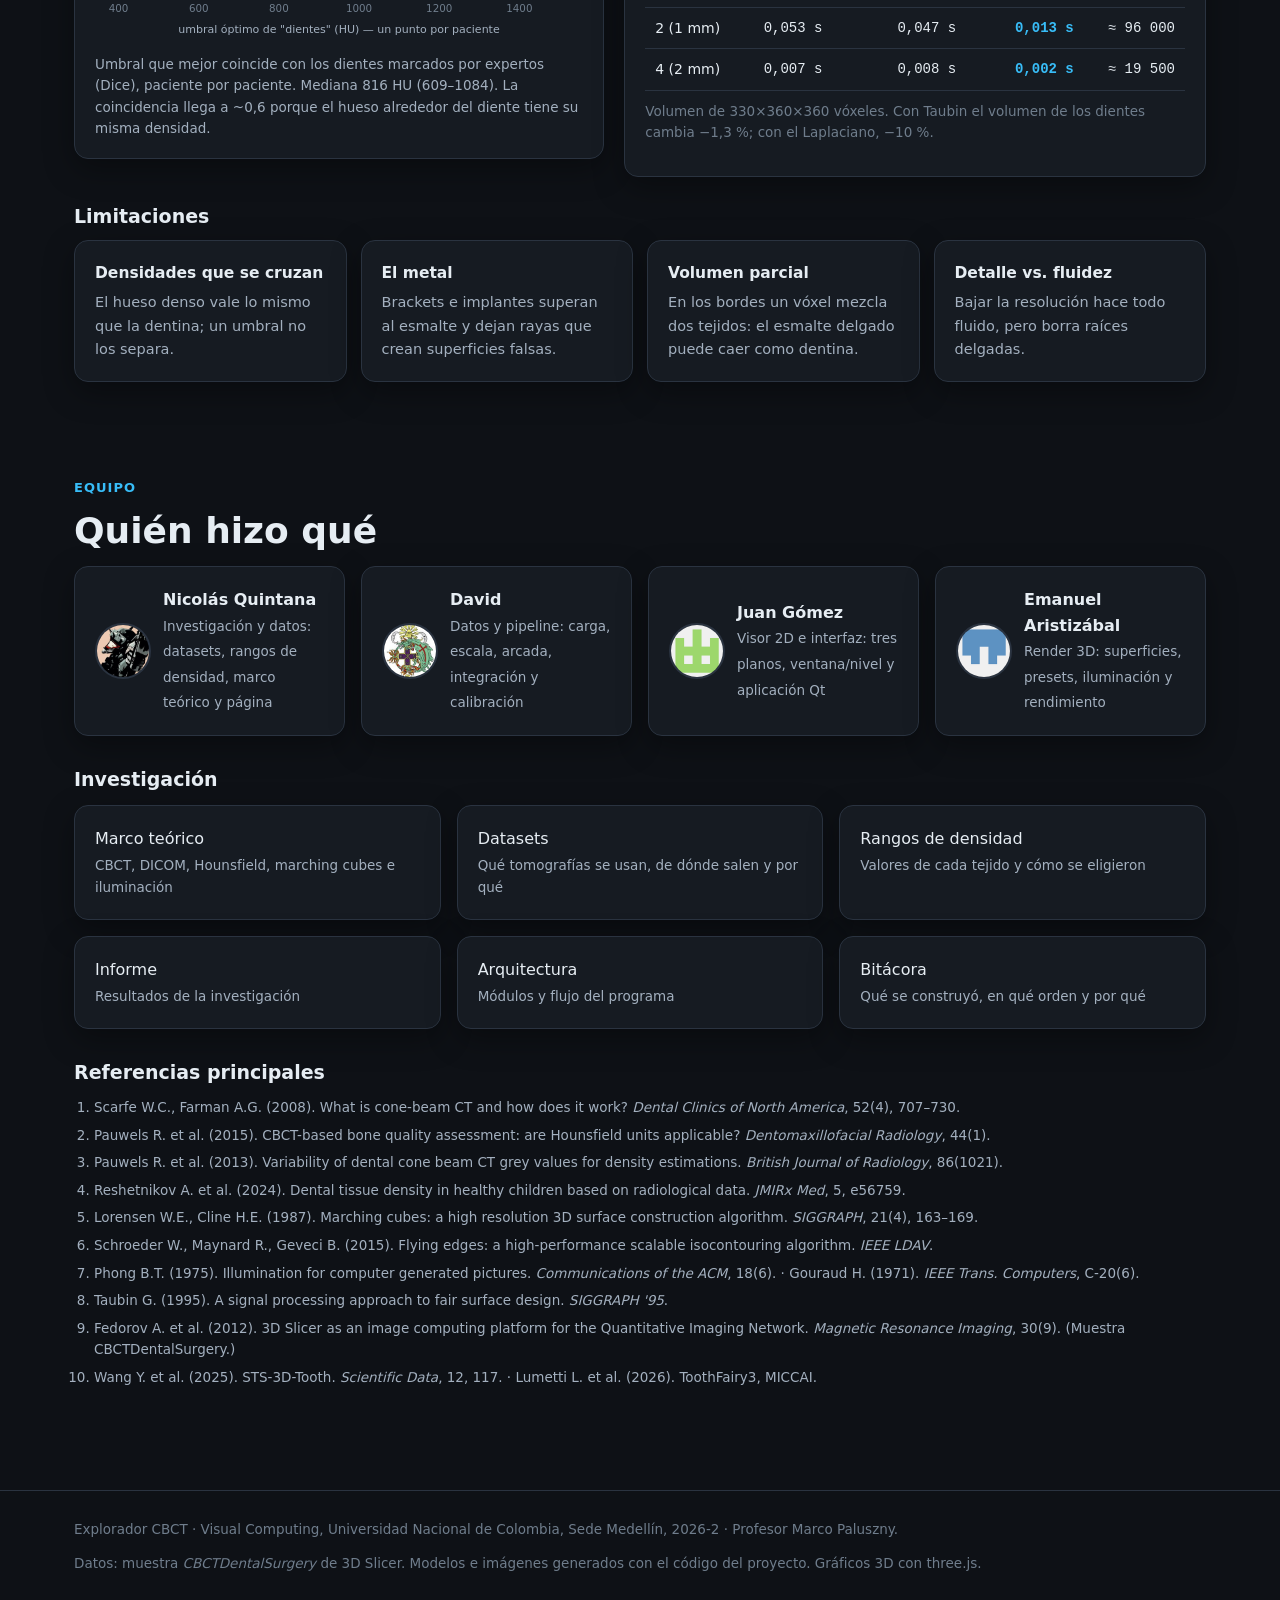
==== commit fe0e6653: "feat(web): página del proyecto más clara y concisa - Píxel (2D) frente a vóxel (3D) en el problema, " ====
--- a/web/index.html
+++ b/web/index.html
@@ -26,10 +26,12 @@
     <li><a href="#malla">8 · Malla</a></li>
     <li><a href="#modelo">9 · 3D</a></li>
     <li><a href="#hallazgos">10 · Resultados</a></li>
-    <li><a href="#conclusion">11 · Conclusión</a></li>
-    <li><a href="#preguntas">Preguntas</a></li>
-    <li><a href="guion.html">Guion del equipo</a></li>
+    <li><a href="#equipo">Equipo</a></li>
   </ul>
+  <a class="github" href="https://github.com/69kingDavid69/radiografias-visual-computing" aria-label="Repositorio en GitHub">
+    <svg viewBox="0 0 16 16" width="18" height="18" aria-hidden="true"><path fill="currentColor" d="M8 0C3.58 0 0 3.58 0 8c0 3.54 2.29 6.53 5.47 7.59.4.07.55-.17.55-.38 0-.19-.01-.82-.01-1.49-2.01.37-2.53-.49-2.69-.94-.09-.23-.48-.94-.82-1.13-.28-.15-.68-.52-.01-.53.63-.01 1.08.58 1.23.82.72 1.21 1.87.87 2.33.66.07-.52.28-.87.51-1.07-1.78-.2-3.64-.89-3.64-3.95 0-.87.31-1.59.82-2.15-.08-.2-.36-1.02.08-2.12 0 0 .67-.21 2.2.82.64-.18 1.32-.27 2-.27.68 0 1.36.09 2 .27 1.53-1.04 2.2-.82 2.2-.82.44 1.1.16 1.92.08 2.12.51.56.82 1.27.82 2.15 0 3.07-1.87 3.75-3.65 3.95.29.25.54.73.54 1.48 0 1.07-.01 1.93-.01 2.2 0 .21.15.46.55.38A8.013 8.013 0 0016 8c0-4.42-3.58-8-8-8z"/></svg>
+    <span>Código</span>
+  </a>
 </nav>
 
 <header class="portada" id="inicio">
@@ -37,44 +39,19 @@
     <div>
       <div class="eyebrow">Visual Computing · UNAL Medellín · 2026-2</div>
       <h1>De la tomografía dental al <span>modelo 3D</span></h1>
-      <p class="lead">Una radiografía es una foto plana donde todo se superpone. Una tomografía CBCT es un
-        <b>cubo de densidades</b> hecho de cientos de cortes. Construimos un programa que convierte ese cubo en un
-        modelo 3D que se puede girar, iluminar y cortar, dejando ver solo el hueso, los dientes, el esmalte o el metal.</p>
+      <p class="lead">Una tomografía dental (CBCT) es un <b>cubo de densidades</b> hecho de cientos de cortes. El programa lo
+        recorre en 2D y lo convierte en un modelo 3D que se gira, se ilumina y se corta, dejando ver solo el hueso, los
+        dientes, el esmalte o el metal.</p>
       <blockquote class="cita-pregunta">
         <small>Pregunta de investigación</small>
         ¿De qué manera podemos desarrollar una interfaz gráfica que transforme los datos volumétricos de una
         tomografía dental (CBCT) en un modelo 3D interactivo, aislando estructuras específicas según su densidad?
       </blockquote>
-      <div class="botones">
-        <a class="btn primario" href="#problema">Empezar el recorrido</a>
-        <a class="btn" href="#preguntas">Las 5 preguntas</a>
-        <a class="btn" href="guion.html">Guion del equipo</a>
-        <a class="btn" href="https://github.com/69kingDavid69/radiografias-visual-computing">Código en GitHub</a>
-      </div>
-      <div class="equipo">
-        <span><b>Nicolás Quintana</b> · investigación y datos</span>
-        <span><b>David</b> · datos y pipeline</span>
-        <span><b>Juan Gómez</b> · visor 2D e interfaz</span>
-        <span><b>Emanuel Aristizábal</b> · render 3D</span>
-        <span>Profesor: <b>Paluszny</b></span>
-      </div>
     </div>
     <div class="visor-portada" id="visor-portada" aria-label="Modelo 3D del cráneo de la tomografía girando">
       <div class="cargando" id="cargando-portada">Cargando modelo…</div>
     </div>
   </div>
-
-  <div class="contenedor" style="margin-top:36px">
-    <h2 class="sr">Ruta de la exposición</h2>
-    <ol class="ruta" aria-label="Ruta de la exposición de 10 minutos">
-      <li><a href="#problema"><span class="t">0:00</span><b>Nicolás</b><span>Problema, CBCT, datos y densidad</span></a></li>
-      <li><a href="#programa"><span class="t">2:00</span><b>David</b><span>Carga DICOM, metadatos y estructura</span></a></li>
-      <li><a href="#voxel"><span class="t">4:00</span><b>Juan</b><span>Visor 2D, ventana/nivel y encuadre</span></a></li>
-      <li><a href="#umbral"><span class="t">6:30</span><b>Emanuel</b><span>3D: marching cubes y optimización</span></a></li>
-      <li><a href="#hallazgos"><span class="t">9:00</span><b>Equipo</b><span>Demo integrada, resultados y cierre</span></a></li>
-      <li><a href="#preguntas"><span class="t">10:00</span><b>Todos</b><span>Preguntas del profesor</span></a></li>
-    </ol>
-  </div>
 </header>
 
 <main>
@@ -82,29 +59,26 @@
 <!-- ============ 1. EL PROBLEMA ============ -->
 <section id="problema">
   <div class="contenedor">
-    <div class="cabecera"><div class="eyebrow">1 · El problema</div><span class="expositor">Expone: Nicolás</span></div>
+    <div class="eyebrow">1 · El problema</div>
     <h2 class="titulo-seccion">Una radiografía aplana todo; una tomografía lo separa</h2>
-    <p class="intro">Las dos imágenes de abajo salen de la <b>misma</b> tomografía. A la izquierda, sumamos todo el volumen a lo
-      largo de la cabeza: eso es lo que ve una radiografía, con dientes, hueso y metal encimados. A la derecha, un solo corte del
-      cubo: cada estructura queda en su lugar. El proyecto parte de ahí: si ya tenemos el cubo, ¿cómo lo convertimos en un 3D
-      que se entienda?</p>
+    <p class="intro">Las dos imágenes salen de la <b>misma</b> tomografía. La radiografía es un plano de <b>píxeles</b>: todo
+      queda encimado. La tomografía es un cubo de <b>vóxeles</b>: cada punto tiene su propia densidad y se puede ver por dentro.</p>
     <div class="comparacion">
       <figure class="tarjeta figura">
-        <img src="img/radiografia_simulada.png" alt="Radiografía lateral simulada: el volumen sumado de lado, con las estructuras superpuestas" width="360" height="330">
-        <figcaption><b>Radiografía (2D).</b> Proyección: cada píxel suma todo lo que atraviesa el rayo. Los dientes de un lado tapan los del otro.</figcaption>
+        <img src="img/radiografia_pixeles.png" alt="Radiografía lateral simulada con una ampliación de los dientes donde se ve la cuadrícula de píxeles" width="720" height="720">
+        <figcaption><b>2D · píxeles.</b> Cada píxel suma todo lo que atravesó el rayo: los dientes de un lado tapan los del otro.</figcaption>
       </figure>
       <figure class="tarjeta figura">
-        <img src="img/corte_sagital.png" alt="Corte sagital de la tomografía en la mitad de la cabeza" width="360" height="330">
-        <figcaption><b>Tomografía (3D).</b> Un corte del cubo: se ve el interior sin superposición. El volumen completo tiene 330 cortes como este.</figcaption>
+        <img src="img/tomografia_voxeles.png" alt="La tomografía como un cubo sólido con una esquina cortada: por dentro se ven los cortes sagital, coronal y axial, y una ampliación de un diente muestra los vóxeles como cubitos" width="720" height="720">
+        <figcaption><b>3D · vóxeles.</b> 330 cortes apilados forman un cubo de cubitos de 0,5 mm; cada uno guarda una densidad.</figcaption>
       </figure>
       <div class="explicacion">
         <h3>Lo que hace el programa</h3>
         <ol>
-          <li><b>Navegación multicorte:</b> recorrer el cubo capa por capa en 2D (axial, coronal y sagital).</li>
-          <li><b>Reconstrucción 3D por umbral:</b> una barra de densidad que vuelve invisibles la piel y la encía y deja el hueso, los dientes o el esmalte, en un modelo que se gira, se ilumina y se corta.</li>
+          <li><b>Navegación multicorte:</b> recorre el cubo capa por capa en tres planos.</li>
+          <li><b>Reconstrucción 3D por densidad:</b> deja solo una estructura y la convierte en un modelo que se gira, se ilumina y se corta.</li>
         </ol>
-        <p>Usa tres conceptos de computación gráfica: <b>vóxeles</b>, <b>extracción de superficies</b> (marching cubes) y
-          <b>iluminación</b> para dar profundidad.</p>
+        <p>Se apoya en tres ideas de computación gráfica: <b>vóxeles</b>, <b>extracción de superficies</b> e <b>iluminación</b>.</p>
       </div>
     </div>
   </div>
@@ -113,11 +87,10 @@
 <!-- ============ 2. CBCT ============ -->
 <section id="cbct">
   <div class="contenedor">
-    <div class="cabecera"><div class="eyebrow">2 · Cómo se toma</div><span class="expositor">Expone: Nicolás</span></div>
+    <div class="eyebrow">2 · Cómo se toma</div>
     <h2 class="titulo-seccion">El CBCT: un cono de rayos X y una sola vuelta</h2>
-    <p class="intro">La tomografía dental es un <b>CBCT</b> (tomografía de haz cónico). Gira una vez alrededor de la cabeza con
-      un haz en forma de cono y un detector plano, y reconstruye el volumen con el algoritmo FDK. Es más rápida y usa menos
-      radiación que un CT de hospital, pero tiene más ruido y sus números de densidad <b>no están calibrados</b>.</p>
+    <p class="intro">El <b>CBCT</b> (tomografía de haz cónico) gira una sola vez alrededor de la cabeza. Usa menos radiación
+      que un CT de hospital, pero tiene más ruido y sus números de densidad <b>no están calibrados</b>.</p>
     <figure class="tarjeta ilustracion">
       <svg viewBox="0 0 720 290" role="img" aria-label="Comparación: CT médico con haz en abanico delgado y muchas vueltas; CBCT con haz en cono, panel plano y una sola rotación">
         <defs>
@@ -153,11 +126,9 @@
       <table class="tabla-comparativa">
         <thead><tr><th></th><th>CT médico</th><th>CBCT dental</th><th>Qué implica para el programa</th></tr></thead>
         <tbody>
-          <tr><td>Haz y detector</td><td>Abanico, filas de detectores</td><td>Cono, panel plano</td><td>—</td></tr>
-          <tr><td>Adquisición</td><td>Muchas vueltas en espiral</td><td>Una sola rotación</td><td>—</td></tr>
-          <tr><td>Vóxel</td><td>Más largo en z</td><td>Igual en los 3 ejes, 0.1–0.5 mm</td><td>Ideal para ver dientes en 3D</td></tr>
+          <tr><td>Vóxel</td><td>Más largo en z</td><td>Igual en los 3 ejes (0,1–0,5 mm)</td><td>Buen detalle para dientes en 3D</td></tr>
           <tr><td>Dosis</td><td>Más alta</td><td>Más baja</td><td>—</td></tr>
-          <tr><td>Ruido</td><td>Bajo</td><td>Alto (radiación dispersa)</td><td>Hay que suavizar antes del umbral</td></tr>
+          <tr><td>Ruido</td><td>Bajo</td><td>Alto (radiación dispersa)</td><td>Hay que suavizar antes de extraer la superficie</td></tr>
           <tr><td>Valores</td><td>Calibrados en Hounsfield</td><td><b>No calibrados</b>: cambian por equipo</td><td>Hay que normalizar cada estudio</td></tr>
         </tbody>
       </table>
@@ -168,50 +139,57 @@
 <!-- ============ 3. DATOS ============ -->
 <section id="datos">
   <div class="contenedor">
-    <div class="cabecera"><div class="eyebrow">3 · Los datos</div><span class="expositor">Expone: Nicolás · apoyo David</span></div>
+    <div class="eyebrow">3 · Los datos</div>
     <h2 class="titulo-seccion">Qué tomografías usamos y cómo vienen</h2>
-    <p class="intro">Buscamos tomografías que fueran <b>dentales</b>, <b>públicas</b>, <b>anonimizadas</b>, con el
-      <b>tamaño del vóxel</b> en mm y en un formato legible. Revisamos nueve conjuntos de datos y elegimos dos.</p>
+    <p class="intro">Tomografías <b>dentales</b>, <b>públicas</b> y <b>anonimizadas</b>, con el tamaño del vóxel en mm.
+      De nueve conjuntos revisados, se usan dos.</p>
     <div class="rejilla-3">
-      <div class="tarjeta dataset"><h4>Muestra CBCT de 3D Slicer</h4><div class="uso">Desarrollo, demo y esta página</div><p>Tomografía dental real de 360×360×330 vóxeles de 0.5 mm, con brackets de ortodoncia. 24 MB, pública, sin registro. Hay dos estudios del mismo paciente (antes y después de una cirugía), cada uno en otra escala.</p></div>
-      <div class="tarjeta dataset"><h4>ToothFairy3 · STS-3D-Tooth</h4><div class="uso">Validar los rangos en Hounsfield</div><p>Tomografías dentales con cada diente etiquetado. Con 11 pacientes de STS-3D-Tooth medimos qué umbral separa mejor los dientes (ver <a href="#hallazgos">resultados</a>).</p></div>
-      <div class="tarjeta dataset"><h4>Descartados</h4><div class="uso">Y por qué</div><p>PhysioNet: acceso restringido (curso y aprobación). CTooth: sin descarga verificable. STS "Integrity": pierde el tamaño del vóxel y el 3D sale deformado.</p></div>
+      <div class="tarjeta dataset"><h4>Muestra CBCT de 3D Slicer</h4><div class="uso">Desarrollo y esta página</div><p>360×360×330 vóxeles de 0,5 mm, con brackets. Dos estudios del mismo paciente, antes y después de una cirugía.</p></div>
+      <div class="tarjeta dataset"><h4>STS-3D-Tooth</h4><div class="uso">Calibración</div><p>Tomografías con cada diente marcado por expertos. Con 11 pacientes se midió qué umbral separa mejor los dientes.</p></div>
+      <div class="tarjeta dataset"><h4>Descartados</h4><div class="uso">Y por qué</div><p>PhysioNet: acceso restringido. CTooth: sin descarga verificable. STS "Integrity": el tamaño del vóxel no es el real.</p></div>
     </div>
     <div class="rejilla-2" style="margin-top:20px">
       <figure class="tarjeta ilustracion" style="margin:0">
-        <svg viewBox="0 0 540 260" role="img" aria-label="Un estudio DICOM: un archivo por corte con cabecera y píxeles; los cortes se ordenan por altura">
-          <g transform="translate(10,40)">
-            <g fill="#1c232c" stroke="#38bdf8" stroke-width="1.5">
-              <polygon points="0,150 150,150 200,110 50,110" opacity=".55"/>
-              <polygon points="0,120 150,120 200,80 50,80" opacity=".7"/>
-              <polygon points="0,90 150,90 200,50 50,50" opacity=".85"/>
-              <polygon points="0,60 150,60 200,20 50,20"/>
-            </g>
-            <text x="210" y="24" class="svg-chico">z = 82.5 mm</text>
-            <text x="210" y="54" class="svg-chico">z = 82.0 mm</text>
-            <text x="210" y="84" class="svg-chico">z = 81.5 mm</text>
-            <text x="100" y="186" text-anchor="middle" class="svg-chico">un archivo .dcm por corte</text>
+        <svg viewBox="0 0 600 290" role="img" aria-label="Una serie DICOM: un archivo por corte; la cabecera de cada uno dice su altura, el tamaño del vóxel y cómo pasar el valor a densidad">
+          <defs>
+            <linearGradient id="placa" x1="0" y1="0" x2="1" y2="1"><stop offset="0" stop-color="#2b3644"/><stop offset="1" stop-color="#18202a"/></linearGradient>
+            <marker id="f4" viewBox="0 0 10 10" refX="8" refY="5" markerWidth="7" markerHeight="7" orient="auto"><path d="M0 0 L10 5 L0 10 z" fill="#a3b0bf"/></marker>
+          </defs>
+          <!-- pila de cortes, del de atrás al de adelante -->
+          <g>
+            <g transform="translate(0,34)"><polygon points="20,74 180,74 230,34 70,34" fill="url(#placa)" stroke="#38bdf8" stroke-opacity=".5" stroke-width="1.4"/><ellipse cx="125" cy="54" rx="48" ry="12" fill="#56616e" opacity=".7"/></g>
+            <g transform="translate(0,72)"><polygon points="20,74 180,74 230,34 70,34" fill="url(#placa)" stroke="#38bdf8" stroke-opacity=".7" stroke-width="1.4"/><ellipse cx="125" cy="54" rx="50" ry="12.5" fill="#5f6b78" opacity=".75"/></g>
+            <g transform="translate(0,110)"><polygon points="20,74 180,74 230,34 70,34" fill="url(#placa)" stroke="#38bdf8" stroke-opacity=".85" stroke-width="1.4"/><ellipse cx="125" cy="54" rx="52" ry="13" fill="#6a7683" opacity=".8"/></g>
+            <g transform="translate(0,148)"><polygon points="20,74 180,74 230,34 70,34" fill="url(#placa)" stroke="#38bdf8" stroke-width="1.6"/><ellipse cx="125" cy="54" rx="53" ry="13.5" fill="#76828f" opacity=".85"/><path d="M98 57 q27 -12 54 0" fill="none" stroke="#f6eed5" stroke-width="2.4" stroke-linecap="round"/></g>
           </g>
-          <g transform="translate(325,30)">
-            <rect width="205" height="200" rx="10" fill="#161b22" stroke="#2a3340"/>
-            <text x="14" y="26" class="svg-titulo" style="font-size:14px">Cabecera de cada corte</text>
-            <text x="14" y="56" class="svg-mono">ImagePositionPatient</text><text x="14" y="72" class="svg-chico">→ ordenar los cortes por z</text>
-            <text x="14" y="98" class="svg-mono">PixelSpacing</text><text x="14" y="114" class="svg-chico">→ tamaño del vóxel en mm</text>
-            <text x="14" y="140" class="svg-mono">RescaleSlope / Intercept</text><text x="14" y="156" class="svg-chico">→ valor guardado a densidad</text>
-            <text x="14" y="182" class="svg-mono" style="fill:#e5484d">PatientName, PatientID</text><text x="14" y="196" class="svg-chico">→ deben venir vacíos</text>
+          <g class="svg-chico" text-anchor="start">
+            <text x="240" y="92">z = 83,5 mm</text>
+            <text x="240" y="130">z = 83,0 mm</text>
+            <text x="240" y="168">z = 82,5 mm</text>
+            <text x="240" y="206">z = 82,0 mm</text>
+          </g>
+          <line x1="318" y1="78" x2="318" y2="214" stroke="#a3b0bf" stroke-width="1.6" marker-end="url(#f4)" marker-start="url(#f4)"/>
+          <text x="125" y="262" text-anchor="middle" class="svg-chico">un archivo .dcm por corte, apilados por altura</text>
+          <!-- cabecera -->
+          <g transform="translate(338,34)">
+            <rect width="252" height="216" rx="12" fill="#161b22" stroke="#2a3340"/>
+            <text x="18" y="30" class="svg-titulo" style="font-size:14.5px">Cabecera de cada corte</text>
+            <text x="18" y="64" class="svg-mono" style="font-size:12.5px">ImagePositionPatient</text><text x="18" y="82" class="svg-chico">altura del corte → orden</text>
+            <text x="18" y="110" class="svg-mono" style="font-size:12.5px">PixelSpacing</text><text x="18" y="128" class="svg-chico">tamaño del vóxel en mm</text>
+            <text x="18" y="156" class="svg-mono" style="font-size:12.5px">RescaleSlope/Intercept</text><text x="18" y="174" class="svg-chico">valor guardado → densidad</text>
+            <text x="18" y="198" class="svg-mono" style="font-size:12.5px;fill:#e5484d">PatientName · PatientID</text><text x="196" y="198" class="svg-chico" style="font-size:11.5px">vacíos</text>
           </g>
         </svg>
       </figure>
       <div class="explicacion">
         <h3>Del archivo al volumen</h3>
         <ul>
-          <li><b>DICOM</b> es el estándar de los equipos: normalmente un archivo por corte, con una cabecera de datos y la imagen.</li>
-          <li>Los archivos no vienen en orden: se <b>ordenan por altura</b> (<code>ImagePositionPatient</code>) y se apilan en un cubo <code>(z, y, x)</code>.</li>
-          <li>El número guardado no es la densidad: <code>densidad = valor × pendiente + intercepto</code>.</li>
-          <li>Sin el <b>tamaño del vóxel</b> el 3D sale estirado. El espaciado entre cortes se calcula con la mediana de las distancias, para que un corte faltante no lo altere.</li>
-          <li><b>Privacidad:</b> el nombre y el documento del paciente viven en la cabecera. Por eso los datos nunca se suben a GitHub y se revisan con <code>scripts/verificar_anonimizacion.py</code>.</li>
+          <li><b>DICOM</b>, el formato de los equipos: un archivo por corte, con una cabecera de datos y la imagen.</li>
+          <li>Los cortes se <b>ordenan por altura</b> y se apilan en un cubo <code>(z, y, x)</code>.</li>
+          <li>El número guardado se pasa a densidad: <code>valor × pendiente + intercepto</code>.</li>
+          <li>Sin el <b>tamaño del vóxel</b> el 3D sale estirado.</li>
+          <li><b>Privacidad:</b> los estudios nunca se suben al repositorio, y un script revisa que la cabecera venga anónima.</li>
         </ul>
-        <p class="nota">Probado: una serie DICOM de 330 archivos carga en 0.8 s y da exactamente los mismos valores que el archivo original.</p>
       </div>
     </div>
   </div>
@@ -220,59 +198,55 @@
 <!-- ============ 4. EL PROGRAMA ============ -->
 <section id="programa">
   <div class="contenedor">
-    <div class="cabecera"><div class="eyebrow">4 · Del archivo al programa</div><span class="expositor">Expone: David</span></div>
+    <div class="eyebrow">4 · Del archivo al programa</div>
     <h2 class="titulo-seccion">El programa: una ventana con 2D y 3D</h2>
-    <p class="intro">Es una aplicación de escritorio en Python (PySide6 + PyVista/VTK). Cada módulo hace una sola cosa y se
-      prueba por separado (68 pruebas automáticas) y se probó con cinco estudios distintos.</p>
+    <p class="intro">Una aplicación de escritorio en Python (PySide6 + PyVista/VTK). Cada módulo hace una sola cosa y tiene
+      sus pruebas automáticas.</p>
     <figure class="tarjeta ilustracion">
-      <svg viewBox="0 0 760 210" role="img" aria-label="Flujo del programa: archivo, carga, escala, Estudio y luego visor 2D y render 3D">
+      <svg viewBox="0 0 920 250" role="img" aria-label="Flujo del programa: archivo, carga, escala y Estudio; de ahí el visor 2D y el render 3D, que usa los rangos de densidad y la arcada">
         <defs><marker id="f2" viewBox="0 0 10 10" refX="8" refY="5" markerWidth="7" markerHeight="7" orient="auto"><path d="M0 0 L10 5 L0 10 z" fill="#38bdf8"/></marker></defs>
-        <g class="caja-flujo"><rect x="10" y="70" width="120" height="64" rx="10"/><text x="70" y="96" text-anchor="middle" class="svg-titulo" style="font-size:14px">Archivo</text><text x="70" y="116" text-anchor="middle" class="svg-chico">DICOM · GIPL · NIfTI</text></g>
-        <g class="caja-flujo"><rect x="160" y="70" width="120" height="64" rx="10"/><text x="220" y="96" text-anchor="middle" class="svg-mono">carga.py</text><text x="220" y="116" text-anchor="middle" class="svg-chico">ordena, reescala, mm</text></g>
-        <g class="caja-flujo"><rect x="310" y="70" width="120" height="64" rx="10"/><text x="370" y="96" text-anchor="middle" class="svg-mono">escala.py</text><text x="370" y="116" text-anchor="middle" class="svg-chico">aire → 0, blando → 410</text></g>
-        <g class="caja-flujo destacada"><rect x="460" y="70" width="100" height="64" rx="10"/><text x="510" y="96" text-anchor="middle" class="svg-titulo" style="font-size:14px">Estudio</text><text x="510" y="116" text-anchor="middle" class="svg-chico">volumen + mm</text></g>
-        <g class="caja-flujo"><rect x="600" y="20" width="150" height="64" rx="10"/><text x="675" y="46" text-anchor="middle" class="svg-mono">visor_cortes.py</text><text x="675" y="66" text-anchor="middle" class="svg-chico">2D: cortes y contraste</text></g>
-        <g class="caja-flujo"><rect x="600" y="120" width="150" height="64" rx="10"/><text x="675" y="146" text-anchor="middle" class="svg-mono">render_3d.py</text><text x="675" y="166" text-anchor="middle" class="svg-chico">3D: presets, marching cubes</text></g>
+        <g class="caja-flujo"><rect x="10" y="75" width="150" height="70" rx="12"/><text x="85" y="105" text-anchor="middle" class="svg-titulo" style="font-size:15px">Archivo</text><text x="85" y="127" text-anchor="middle" class="svg-chico">DICOM · GIPL · NIfTI</text></g>
+        <g class="caja-flujo"><rect x="200" y="75" width="150" height="70" rx="12"/><text x="275" y="105" text-anchor="middle" class="svg-mono">carga.py</text><text x="275" y="127" text-anchor="middle" class="svg-chico">ordena y mide en mm</text></g>
+        <g class="caja-flujo"><rect x="390" y="75" width="150" height="70" rx="12"/><text x="465" y="105" text-anchor="middle" class="svg-mono">escala.py</text><text x="465" y="127" text-anchor="middle" class="svg-chico">normaliza la densidad</text></g>
+        <g class="caja-flujo destacada"><rect x="580" y="75" width="130" height="70" rx="12"/><text x="645" y="105" text-anchor="middle" class="svg-titulo" style="font-size:15px">Estudio</text><text x="645" y="127" text-anchor="middle" class="svg-chico">volumen + mm</text></g>
+        <g class="caja-flujo"><rect x="755" y="15" width="155" height="66" rx="12"/><text x="832" y="43" text-anchor="middle" class="svg-mono">visor_cortes.py</text><text x="832" y="64" text-anchor="middle" class="svg-chico">vista 2D</text></g>
+        <g class="caja-flujo"><rect x="755" y="139" width="155" height="66" rx="12"/><text x="832" y="167" text-anchor="middle" class="svg-mono">render_3d.py</text><text x="832" y="188" text-anchor="middle" class="svg-chico">modelo 3D</text></g>
+        <g class="caja-flujo"><rect x="515" y="182" width="195" height="56" rx="12" style="stroke-dasharray:5 4"/><text x="612" y="206" text-anchor="middle" class="svg-mono" style="font-size:12.5px">densidades.py · region.py</text><text x="612" y="226" text-anchor="middle" class="svg-chico">rangos y zona de la boca</text></g>
         <g stroke="#38bdf8" stroke-width="2" fill="none" marker-end="url(#f2)">
-          <line x1="130" y1="102" x2="156" y2="102"/><line x1="280" y1="102" x2="306" y2="102"/><line x1="430" y1="102" x2="456" y2="102"/>
-          <path d="M560 95 C 580 95, 580 52, 596 52"/><path d="M560 109 C 580 109, 580 152, 596 152"/>
+          <line x1="160" y1="110" x2="196" y2="110"/><line x1="350" y1="110" x2="386" y2="110"/><line x1="540" y1="110" x2="576" y2="110"/>
+          <path d="M710 100 C 732 100, 732 48, 751 48"/><path d="M710 120 C 732 120, 732 166, 751 166"/>
+          <path d="M710 210 C 732 210, 732 186, 751 186" stroke-dasharray="5 4"/>
         </g>
-        <text x="220" y="158" text-anchor="middle" class="svg-chico">David</text>
-        <text x="370" y="158" text-anchor="middle" class="svg-chico">David</text>
-        <text x="675" y="100" text-anchor="middle" class="svg-chico">Juan</text>
-        <text x="675" y="200" text-anchor="middle" class="svg-chico">Emanuel</text>
-        <text x="510" y="158" text-anchor="middle" class="svg-chico">densidades.py · Nicolás</text>
       </svg>
     </figure>
     <div class="galeria">
       <figure class="tarjeta">
         <img src="img/app_dividida.jpg" alt="Vista dividida de la aplicación: tres cortes y el histograma de densidades a la izquierda, y el cráneo semitransparente con el metal a la derecha" loading="lazy" width="1280" height="720">
-        <figcaption><b>Vista dividida.</b> Cortes axial, coronal y sagital, el histograma de densidades con el inicio de cada estructura, y el modelo 3D en la vista de implante: hueso casi transparente y metal sólido.</figcaption>
+        <figcaption><b>Vista dividida.</b> Los tres cortes con su histograma de densidades y, a la derecha, la vista de implante: hueso casi transparente y metal sólido.</figcaption>
       </figure>
       <figure class="tarjeta">
         <img src="img/app_2d.jpg" alt="Vista 2D de la aplicación con los tres cortes, el histograma de densidades y los controles de contraste" loading="lazy" width="1280" height="720">
-        <figcaption><b>Vista 2D.</b> Arranca en el corte de los dientes. Deslizadores por plano, líneas guía, clic para navegar, botones de contraste y un histograma: la franja azul es la ventana y cada línea, el inicio de una estructura del 3D.</figcaption>
+        <figcaption><b>Vista 2D.</b> Arranca en los dientes. Deslizadores, clic para navegar, contraste e histograma.</figcaption>
       </figure>
       <figure class="tarjeta">
         <img src="img/app_3d.jpg" alt="Vista 3D de la aplicación: dientes cortados por un plano, con el interior en rojo, y los controles de umbral, Phong, Taubin y corte" loading="lazy" width="1280" height="783">
-        <figcaption><b>Vista 3D.</b> Una barra de estructuras y un control por pregunta: umbral libre (P1), Phong (P2), contador de triángulos y milisegundos (P3), Taubin (P4) y plano de corte (P5), que aquí muestra la pulpa en rojo.</figcaption>
+        <figcaption><b>Vista 3D.</b> Estructuras, umbral libre, sombreado Phong, suavizado Taubin, contador de triángulos y plano de corte.</figcaption>
       </figure>
     </div>
     <div class="rejilla-2" style="margin-top:20px">
       <div class="explicacion">
         <h3>Decisiones de diseño</h3>
         <ul>
-          <li><b>Contratos entre módulos</b> (<code>Estudio</code>, <code>VisorCortes</code>, <code>Render3D</code>): cada integrante trabajó en paralelo y luego se integraron en una sola ventana Qt.</li>
-          <li><b>Normalización por picos</b> (<code>escala.py</code>): el aire y el tejido blando definen una recta que lleva cualquier estudio a la misma escala (ver <a href="#densidad">densidad</a>).</li>
-          <li><b>Arcada dental</b> (<code>region.py</code>): la densidad sola no separa dientes de hueso denso; se agrega la ubicación de la boca.</li>
-          <li><b>Caché</b> de las series DICOM en <code>data/processed/</code> para no releer cientos de archivos.</li>
+          <li><b>Módulos con contratos</b> (<code>Estudio</code>, <code>VisorCortes</code>, <code>Render3D</code>): se desarrollaron por separado y se unieron en una ventana.</li>
+          <li><b>Normalización por picos:</b> cualquier estudio queda en la misma escala (ver <a href="#densidad">densidad</a>).</li>
+          <li><b>Nivel de detalle automático:</b> con estudios grandes el 3D baja la resolución para seguir fluido.</li>
         </ul>
       </div>
       <div class="tarjeta">
         <h3 style="font-size:16px;margin-bottom:8px">Abrir la aplicación</h3>
         <pre class="comando"><code>pip install -r requirements.txt
 python -m src.app_qt data/raw/PreDentalSurgery.gipl.gz</code></pre>
-        <p class="nota" style="margin-top:10px">La tomografía va en <code>data/raw/</code> y nunca se sube al repositorio. Los datos de esta página salen de <code>scripts/generar_web.py</code>, con los mismos presets de la aplicación.</p>
+        <p class="nota" style="margin-top:10px">Los estudios van en <code>data/raw/</code> y no se versionan. Los modelos de esta página salen de <code>scripts/generar_web.py</code>, con los mismos rangos de la aplicación.</p>
       </div>
     </div>
   </div>
@@ -281,11 +255,10 @@
 <!-- ============ 5. CORTES / VÓXELES ============ -->
 <section id="voxel">
   <div class="contenedor">
-    <div class="cabecera"><div class="eyebrow">5 · Navegación multicorte</div><span class="expositor">Expone: Juan</span></div>
+    <div class="eyebrow">5 · Navegación multicorte</div>
     <h2 class="titulo-seccion">Un cubo de vóxeles, visto en tres planos</h2>
-    <p class="intro">Cada cubito del volumen es un <b>vóxel</b> (un "píxel 3D") y guarda cuánto frena los rayos X el material
-      que hay ahí: su <b>densidad</b>. Estos son los tres planos que usa el visor del programa. Pasa el ratón para leer un
-      vóxel; haz clic para mover los otros dos cortes.</p>
+    <p class="intro">Cada vóxel guarda cuánto frena los rayos X el material que hay ahí: su <b>densidad</b>. Pasa el ratón para
+      leer un vóxel; haz clic para mover los otros dos cortes.</p>
 
     <div class="tarjeta">
       <div class="chips" role="group" aria-label="Contraste">
@@ -318,14 +291,11 @@
           <div class="lectura" id="lectura-voxel">Pasa el ratón por un corte para leer un vóxel.</div>
         </div>
         <div class="explicacion">
-          <p><strong>Ventana / nivel.</strong> Una pantalla muestra ~256 grises, pero el volumen tiene miles de valores. La
-            ventana elige qué parte se ve:</p>
+          <p><strong>Ventana / nivel.</strong> La pantalla muestra ~256 grises y el volumen tiene miles de valores. La
+            ventana elige qué rango se ve; lo de abajo sale negro y lo de arriba, blanco.</p>
           <div class="formula">mínimo = centro − ancho/2 · máximo = centro + ancho/2</div>
-          <p>Lo que está por debajo sale negro y lo de arriba, blanco. Una ventana estrecha y alta separa el esmalte de la dentina.
-            Los botones de la app usan las ventanas de radiología (dientes/hueso 1000/3000 HU, tejido blando 40/400 HU)
-            convertidas a la escala del estudio.</p>
-          <p class="nota">Esta vista usa 1 de cada 2 vóxeles (1 mm) para que la página sea liviana; el programa usa 0.5 mm.
-            Para que no salga estirado, cada plano se dibuja con la proporción de su vóxel (en coronal y sagital, <code>dz/dx</code>).</p>
+          <p class="nota">Cada plano se dibuja con la proporción real de su vóxel, para que no salga estirado. Esta vista usa
+            1 de cada 2 vóxeles para que la página sea liviana.</p>
         </div>
       </div>
     </div>
@@ -335,10 +305,9 @@
 <!-- ============ 6. DENSIDAD ============ -->
 <section id="densidad">
   <div class="contenedor">
-    <div class="cabecera"><div class="eyebrow">6 · Densidad</div><span class="expositor">Expone: Nicolás</span></div>
-    <h2 class="titulo-seccion">Hounsfield, anatomía y por qué el CBCT hay que normalizarlo</h2>
-    <div class="pregunta-profe"><span class="q">P1</span><span><b>¿Cómo se traduce la escala de grises (unidades Hounsfield) en algo visualizable?</b>
-      Primero hay que entender la escala: cada tejido tiene un rango de densidad, y en ese orden se "pelan" con el umbral.</span></div>
+    <div class="eyebrow">6 · Densidad</div>
+    <h2 class="titulo-seccion">Hounsfield, anatomía y por qué hay que normalizar</h2>
+    <p class="intro">Cada tejido tiene un rango de densidad. En ese orden se pueden "pelar" las capas del volumen.</p>
 
     <figure class="tarjeta ilustracion">
       <svg viewBox="0 0 760 230" role="img" aria-label="Escala Hounsfield de −1000 a 3000 con los rangos de cada tejido dental">
@@ -353,7 +322,6 @@
           <line x1="550" x2="550" y1="122" y2="132" stroke="#6f7d8c"/><text x="550" y="146" text-anchor="middle">2000</text>
           <line x1="720" x2="720" y1="122" y2="132" stroke="#6f7d8c"/><text x="720" y="146" text-anchor="middle">3000+</text>
         </g>
-        <!-- arriba -->
         <g class="rango-tejido">
           <line x1="40" x2="40" y1="72" y2="100"/><text x="44" y="68">aire −1000</text>
           <line x1="210" x2="210" y1="50" y2="100"/><text x="200" y="46" text-anchor="end">agua 0</text>
@@ -361,7 +329,6 @@
           <rect x="435" y="52" width="97" height="8" rx="4" fill="#f0e1b7"/><text x="435" y="46">dentina 1323–1899</text>
           <rect x="542" y="82" width="152" height="8" rx="4" fill="#f6eed5"/><text x="546" y="76">esmalte 2071–2955</text>
         </g>
-        <!-- abajo -->
         <g class="rango-tejido">
           <rect x="193" y="160" width="24" height="8" rx="4" fill="#BB454F"/><text x="160" y="186">tejido blando ≈ 40</text>
           <rect x="241" y="160" width="40" height="8" rx="4" fill="#d94a3d"/><text x="241" y="204">pulpa 184–420</text>
@@ -378,20 +345,13 @@
           <defs>
             <pattern id="trabecular" width="14" height="14" patternUnits="userSpaceOnUse"><rect width="14" height="14" fill="#6b6046"/><circle cx="4" cy="4" r="2.6" fill="#3d3627"/><circle cx="11" cy="10" r="2" fill="#3d3627"/></pattern>
           </defs>
-          <!-- encía -->
           <path d="M40 170 Q 210 150 380 170 L380 200 L40 200 Z" fill="#BB454F" opacity=".75"/>
-          <!-- hueso -->
           <rect x="40" y="190" width="340" height="190" rx="6" fill="url(#trabecular)"/>
           <rect x="40" y="190" width="340" height="190" rx="6" fill="none" stroke="#e9d497" stroke-width="9"/>
-          <!-- ligamento (contorno oscuro de la raíz) -->
           <path d="M180 196 C 176 260, 190 330, 214 362 C 226 366, 236 352, 240 320 L 262 320 C 268 352, 280 366, 294 362 C 318 330, 336 260, 334 196 Z" fill="#0e1116"/>
-          <!-- esmalte (corona) -->
           <path d="M170 200 C 160 160, 162 112, 182 92 C 196 80, 214 96, 226 90 C 240 82, 262 82, 278 90 C 292 96, 312 80, 330 92 C 350 112, 352 160, 342 200 Z" fill="#f6eed5"/>
-          <!-- dentina (corona interna + raíces) -->
           <path d="M186 198 C 180 160, 184 124, 198 110 C 214 104, 236 104, 256 106 C 278 104, 300 104, 314 110 C 328 124, 332 160, 326 198 C 324 260, 312 326, 292 356 C 280 360, 272 348, 268 318 L 246 318 C 242 348, 234 360, 220 356 C 200 326, 188 260, 186 198 Z" fill="#f0e1b7"/>
-          <!-- pulpa y conductos -->
           <path d="M226 150 C 234 136, 278 136, 286 150 L 284 200 C 282 250, 276 300, 270 336 L 266 336 C 262 300, 262 250, 258 214 L 254 214 C 250 250, 250 300, 246 336 L 242 336 C 236 300, 230 250, 228 200 Z" fill="#d94a3d"/>
-          <!-- etiquetas -->
           <g class="etiqueta-anat">
             <line x1="330" y1="100" x2="400" y2="60"/><text x="404" y="56">Esmalte</text><text x="404" y="72" class="svg-chico">el más denso</text>
             <line x1="318" y1="170" x2="400" y2="120"/><text x="404" y="118">Dentina</text>
@@ -405,28 +365,24 @@
       </figure>
       <div class="explicacion">
         <h3>El orden que aprovecha el umbral</h3>
-        <p class="formula" style="font-size:12.5px">aire &lt; tejido blando ≈ pulpa &lt; hueso trabecular &lt; hueso cortical ≈ dentina &lt; esmalte &lt; metal</p>
+        <p class="formula" style="font-size:12.5px">aire &lt; tejido blando ≈ pulpa &lt; hueso &lt; dentina &lt; esmalte &lt; metal</p>
         <ul>
-          <li>El <b>esmalte</b> es el tejido más mineralizado del cuerpo (~96 % mineral).</li>
-          <li>La <b>dentina</b> forma el cuerpo y la raíz (~70 % mineral); la <b>pulpa</b> es blanda, por eso al cortar el modelo aparece como un hueco.</li>
-          <li><b>Se cruzan:</b> el hueso cortical denso tiene la misma densidad que la dentina, y el metal supera al esmalte. Ningún umbral único los separa; por eso el programa limita los dientes a la arcada.</li>
+          <li>El <b>esmalte</b> es el tejido más mineralizado del cuerpo; la <b>pulpa</b> es blanda, por eso en el modelo aparece como un hueco.</li>
+          <li><b>Se cruzan:</b> el hueso cortical denso vale lo mismo que la dentina. Ningún umbral los separa, así que el programa limita los dientes a la zona de la boca.</li>
         </ul>
-        <h3 style="margin-top:16px">Hounsfield, en una línea</h3>
+        <h3 style="margin-top:16px">Hounsfield (HU)</h3>
         <div class="formula">HU = 1000 × (μ − μ<sub>agua</sub>) / (μ<sub>agua</sub> − μ<sub>aire</sub>)</div>
-        <p>Así el agua vale 0 y el aire −1000 en <b>cualquier</b> CT calibrado. En el CBCT no: la dispersión, el campo de visión
-          pequeño y la reconstrucción FDK cambian los números según el equipo y la posición (Pauwels et al., 2013 y 2015).</p>
+        <p>En un CT calibrado el agua vale 0 y el aire −1000. En el CBCT no: los números cambian con el equipo y la posición.</p>
       </div>
     </div>
 
     <div class="rejilla-normalizacion" style="margin-top:20px">
       <div class="explicacion">
-        <h3>Lo comprobamos: el CBCT no está en Hounsfield</h3>
-        <p>La muestra va de <b>0 a 3874</b> en crudo, con el aire en 0 (no −1000). El otro estudio del <i>mismo paciente</i>
-          tiene el aire en <b>−2239</b>. Con números así, un umbral fijo aislaría estructuras distintas en cada estudio.</p>
-        <p><b>Solución del programa</b> (<code>escala.py</code>): buscar en el histograma los picos de <b>aire</b> y <b>tejido
-          blando</b>, que siempre existen en un CBCT de cabeza, y llevarlos a 0 y 410 con una recta. Dos puntos fijos definen
-          la recta, como al calibrar un termómetro con el hielo y el agua hirviendo. Así los mismos presets sirven para los dos
-          estudios.</p>
+        <h3>El CBCT no está en Hounsfield</h3>
+        <p>En la muestra el aire vale <b>0</b>, y en otro estudio del <i>mismo paciente</i>, <b>−2239</b>. Con números así, un
+          umbral fijo aislaría cosas distintas.</p>
+        <p><b>Solución</b> (<code>escala.py</code>): buscar los picos de <b>aire</b> y <b>tejido blando</b> en el histograma y
+          llevarlos a 0 y 410 con una recta, como calibrar un termómetro con dos puntos fijos.</p>
       </div>
       <figure class="tarjeta ilustracion" style="margin:0">
         <img src="img/normalizacion.svg" alt="Dos estudios con escalas distintas se llevan a la misma escala con una recta que pasa por el aire y el tejido blando" width="720" height="300">
@@ -439,10 +395,10 @@
 <!-- ============ 7. UMBRAL ============ -->
 <section id="umbral">
   <div class="contenedor">
-    <div class="cabecera"><div class="eyebrow">7 · Aislar por densidad</div><span class="expositor">Expone: Nicolás · apoyo Emanuel</span></div>
+    <div class="eyebrow">7 · Aislar por densidad</div>
     <h2 class="titulo-seccion">La barra de umbral: qué es hueso, qué es diente</h2>
-    <div class="pregunta-profe"><span class="q">P1</span><span>Se elige un <b>umbral</b>: todo vóxel con densidad mayor o igual se
-      considera parte de la estructura. Subir el umbral va "pelando" capas: piel → hueso → dientes → esmalte → metal.</span></div>
+    <p class="intro">Todo vóxel con densidad mayor o igual al <b>umbral</b> forma parte de la estructura. Subir el umbral va
+      quitando capas: tejido blando → hueso → dientes → esmalte → metal.</p>
 
     <div class="rejilla-2">
       <div class="tarjeta">
@@ -458,19 +414,16 @@
       <div>
         <div class="tarjeta histograma">
           <h3 style="font-size:16px;margin-bottom:4px">Histograma de densidades</h3>
-          <p class="nota" style="margin-bottom:8px">Cuántos vóxeles hay de cada densidad (eje vertical logarítmico). En celeste, lo que pasa el umbral. Clic en una barra para fijar el umbral.</p>
+          <p class="nota" style="margin-bottom:8px">Cuántos vóxeles hay de cada densidad (escala logarítmica). En celeste, lo que pasa el umbral; clic para fijarlo.</p>
           <div id="histograma"></div>
         </div>
         <div class="explicacion" style="margin-top:16px">
-          <h3>Cómo leer el histograma</h3>
           <ul>
-            <li>El pico en <b>0</b> es el <b>aire</b> alrededor de la cabeza.</li>
-            <li>El pico ancho cerca de <b>410</b> es la <b>piel y el tejido blando</b> (ahí lo deja la normalización).</li>
-            <li>La cola de 600 a ~1300 es el <b>hueso</b> y los <b>dientes</b>; por encima de ~2000 solo queda <b>metal</b>.</li>
+            <li>Pico en <b>0</b>: el aire. Pico cerca de <b>410</b>: el tejido blando.</li>
+            <li>De 600 a ~1300, <b>hueso</b> y <b>dientes</b>; por encima de ~2000, solo <b>metal</b>.</li>
           </ul>
-          <p>Los presets (700, 1000, 1250, 2000) se midieron mirando el render en esta tomografía y coinciden con los
-            percentiles altos del volumen (p99, p99.5, p99.9). Otsu, el umbral automático clásico, separa aire y piel pero no
-            los dientes: son menos del 1 % de los vóxeles.</p>
+          <p class="nota">Los rangos (700, 1000, 1250, 2000) se midieron en esta tomografía y coinciden con los percentiles
+            más altos del volumen: los dientes son menos del 1 % de los vóxeles.</p>
         </div>
       </div>
     </div>
@@ -480,11 +433,10 @@
 <!-- ============ 8. MARCHING ============ -->
 <section id="malla">
   <div class="contenedor">
-    <div class="cabecera"><div class="eyebrow">8 · De vóxeles a triángulos</div><span class="expositor">Expone: Emanuel</span></div>
+    <div class="eyebrow">8 · De vóxeles a triángulos</div>
     <h2 class="titulo-seccion">Marching cubes: del gris a la malla 3D</h2>
-    <div class="pregunta-profe"><span class="q">P1</span><span><b>¿Cómo se convierte la escala de grises en una malla tridimensional?</b>
-      Con <i>marching cubes</i> (Lorensen y Cline, 1987). Abajo, su versión 2D (<i>marching squares</i>) sobre un pedazo real de
-      un diente, y el cubo que usa en 3D.</span></div>
+    <p class="intro">El algoritmo <i>marching cubes</i> (Lorensen y Cline, 1987) pone triángulos donde la densidad cruza el
+      umbral. Abajo, su versión 2D sobre un pedazo real de un diente, y el cubo que usa en 3D.</p>
 
     <div class="rejilla-2">
       <div class="tarjeta ms">
@@ -514,19 +466,16 @@
             <circle cx="220" cy="90" r="8" fill="#38bdf8" stroke="#0e1116" stroke-width="2"/>
             <g fill="#fff"><circle cx="164" cy="90" r="3.5"/><circle cx="220" cy="146" r="3.5"/><circle cx="248" cy="70" r="3.5"/></g>
             <text x="230" y="112" class="svg-chico" style="fill:#e6edf3">dentro</text>
-            <text x="20" y="246" class="svg-chico">8 esquinas → 2⁸ = 256 casos → 15 configuraciones por simetría</text>
+            <text x="20" y="246" class="svg-chico">8 esquinas → 256 casos → 15 configuraciones</text>
           </svg>
         </figure>
         <ol>
-          <li>Se recorre el volumen en <b>cubos de 8 vóxeles</b> vecinos (en 2D, celdas de 4).</li>
-          <li>Cada esquina queda <b>dentro</b> o <b>fuera</b> del umbral: 256 casos en 3D, 15 configuraciones básicas.</li>
-          <li>Una <b>tabla</b> dice qué triángulos poner en cada caso.</li>
-          <li>Cada vértice cae sobre una arista por <b>interpolación lineal</b> entre los dos valores (los puntos blancos). Por eso la superficie pasa <i>entre</i> los vóxeles y no sale en escalera.</li>
-          <li>La <b>normal</b> de cada vértice sale del gradiente de la densidad y se usa para iluminar.</li>
+          <li>El volumen se recorre en <b>cubos de 8 vóxeles</b> (en 2D, celdas de 4).</li>
+          <li>Cada esquina queda <b>dentro</b> o <b>fuera</b> del umbral, y una <b>tabla</b> dice qué triángulos poner.</li>
+          <li>Cada vértice se ubica por <b>interpolación lineal</b> (puntos blancos): la superficie pasa <i>entre</i> los vóxeles, sin escalones.</li>
+          <li>La <b>normal</b> sale del gradiente de la densidad y se usa para iluminar.</li>
         </ol>
-        <p>En el programa: <code>malla.contour([umbral])</code> de PyVista/VTK, o <code>method="flying_edges"</code>, una versión
-          multihilo 4–5 veces más rápida. Para un rango (mínimo y máximo, como "esmalte sin metal") se marca la banda con 1 y el
-          resto con 0, y la superficie se dibuja en 0.5.</p>
+        <p class="nota">En el programa: <code>contour(..., method="flying_edges")</code> de VTK, una versión multihilo 4–5 veces más rápida.</p>
       </div>
     </div>
   </div>
@@ -535,11 +484,10 @@
 <!-- ============ 9. MODELO 3D ============ -->
 <section id="modelo">
   <div class="contenedor">
-    <div class="cabecera"><div class="eyebrow">9 · Laboratorio 3D</div><span class="expositor">Expone: Emanuel</span></div>
+    <div class="eyebrow">9 · Laboratorio 3D</div>
     <h2 class="titulo-seccion">El modelo 3D: estructuras, luz, suavizado, corte y rendimiento</h2>
-    <p class="intro">Estas mallas salen del mismo código del programa (<code>superficie_por_banda</code> con los presets de
-      <code>densidades.py</code> y la arcada dental) aplicado a la tomografía real. Cada pestaña responde una pregunta del
-      profesor. Arrastra para girar, rueda para acercar.</p>
+    <p class="intro">Mallas calculadas con el código del programa sobre la tomografía real. Arrastra para girar y usa la rueda
+      para acercar.</p>
 
     <div class="laboratorio">
       <div class="escena" id="escena-lab">
@@ -550,23 +498,22 @@
       <div class="panel-lab">
         <div class="pestanas" role="tablist" aria-label="Temas del laboratorio">
           <button role="tab" aria-selected="true" data-pestana="estructuras">Estructuras</button>
-          <button role="tab" aria-selected="false" data-pestana="luz">P2 · Luz</button>
-          <button role="tab" aria-selected="false" data-pestana="rendimiento">P3 · FPS</button>
-          <button role="tab" aria-selected="false" data-pestana="suavizado">P4 · Suavizado</button>
-          <button role="tab" aria-selected="false" data-pestana="corte">P5 · Corte</button>
+          <button role="tab" aria-selected="false" data-pestana="luz">Luz</button>
+          <button role="tab" aria-selected="false" data-pestana="rendimiento">FPS</button>
+          <button role="tab" aria-selected="false" data-pestana="suavizado">Suavizado</button>
+          <button role="tab" aria-selected="false" data-pestana="corte">Corte</button>
         </div>
 
         <div class="contenido-pestana" data-contenido="estructuras" role="tabpanel">
           <h3>Aislar estructuras por densidad</h3>
           <div class="chips" role="group" aria-label="Estructura" id="chips-estructura"></div>
           <p id="texto-estructura"></p>
-          <p class="nota">Los rangos se midieron en esta tomografía (están en <code>src/densidades.py</code>). Dientes y esmalte se
-            limitan a la arcada dental, igual que en la aplicación. No se publica la piel ni los tejidos blandos porque
-            reconstruyen la cara del paciente.</p>
+          <p class="nota">Rangos en <code>src/densidades.py</code>; dientes y esmalte limitados a la zona de la boca. La piel no se
+            publica porque reconstruye la cara del paciente.</p>
         </div>
 
         <div class="contenido-pestana" data-contenido="luz" role="tabpanel" hidden>
-          <h3>P2 · ¿Qué iluminación ayuda a ver raíces e irregularidades?</h3>
+          <h3>Iluminación: plano, Gouraud o Phong</h3>
           <div class="interruptor" role="group" aria-label="Sombreado">
             <button data-sombreado="plano" aria-pressed="false">Plano</button>
             <button data-sombreado="phong" aria-pressed="true">Phong</button>
@@ -585,31 +532,28 @@
           <div class="formula">color = ambiente + difusa·(N·L) + especular·(R·V)ⁿ</div>
           <ul>
             <li><b>Plano:</b> una normal por triángulo; se ven las facetas.</li>
-            <li><b>Gouraud:</b> luz en los vértices, se interpolan los colores; los brillos pequeños se pierden.</li>
-            <li><b>Phong:</b> se interpolan las normales y la luz se calcula en cada píxel; los brillos marcan curvas finas como las raíces. Es el que usa el programa (<code>smooth_shading=True</code>).</li>
-            <li><b>Oclusión ambiental (SSAO)</b> y sombras oscurecen los huecos entre raíces y dan profundidad.</li>
+            <li><b>Gouraud:</b> luz en los vértices; se pierden los brillos pequeños.</li>
+            <li><b>Phong:</b> luz en cada píxel; los brillos marcan curvas finas como las raíces. Es el que usa el programa.</li>
           </ul>
         </div>
 
         <div class="contenido-pestana" data-contenido="rendimiento" role="tabpanel" hidden>
-          <h3>P3 · ¿Cuánto cuestan los polígonos?</h3>
+          <h3>Cuánto cuestan los triángulos</h3>
           <div class="dato-vivo">
             <div><small>Triángulos en pantalla</small><b id="tri-vivo">—</b></div>
             <div><small>Cuadros por segundo</small><b id="fps-vivo">—</b></div>
           </div>
           <div class="chips"><button class="chip" id="btn-girar" aria-pressed="false">Girar solo</button></div>
-          <p>Hay dos costos distintos:</p>
           <ul>
-            <li><b>Extraer</b> la superficie depende de los vóxeles y se paga al mover la barra de umbral.</li>
-            <li><b>Dibujarla</b> depende de los triángulos y se paga en cada cuadro mientras se gira.</li>
+            <li><b>Extraer</b> la superficie depende de los vóxeles: se paga al cambiar el umbral.</li>
+            <li><b>Dibujarla</b> depende de los triángulos: se paga en cada cuadro al girar.</li>
           </ul>
-          <p>Optimizaciones del programa: tomar 1 de cada 2 vóxeles (<code>reduccion=2</code>: 4.4× menos triángulos, porque la
-            superficie crece con el área), recalcular al soltar la barra, <i>flying edges</i> (4–5× más rápido) y simplificar
-            la malla (<code>decimate</code>). Ver la tabla en <a href="#hallazgos">resultados</a>.</p>
+          <p>El programa usa 1 de cada 2 vóxeles (4,4× menos triángulos), <i>flying edges</i>, recalcula al soltar la barra y,
+            con estudios grandes, baja la resolución solo. Ver <a href="#hallazgos">resultados</a>.</p>
         </div>
 
         <div class="contenido-pestana" data-contenido="suavizado" role="tabpanel" hidden>
-          <h3>P4 · ¿Cómo se suaviza sin perder la forma?</h3>
+          <h3>Suavizar sin perder la forma</h3>
           <div class="chips" role="group" aria-label="Suavizado" id="chips-suavizado">
             <button class="chip" data-suavizado="ninguno" aria-pressed="true">Sin suavizar</button>
             <button class="chip" data-suavizado="laplaciano" aria-pressed="false">Laplaciano</button>
@@ -622,24 +566,23 @@
           </div>
           <img class="mini-ilustracion" src="img/suavizado_2d.svg" alt="Un contorno ruidoso: el Laplaciano lo encoge, Taubin conserva su tamaño" width="720" height="260">
           <ul>
-            <li><b>Antes de la malla:</b> el programa aplica un filtro gaussiano al volumen (σ = 0.5 mm en hueso y dientes) para quitar "pedacitos sueltos". En el esmalte no, porque es una capa delgada y se borraría.</li>
-            <li><b>Laplaciano:</b> cada vértice va al promedio de sus vecinos. Suaviza, pero <b>encoge</b>.</li>
-            <li><b>Taubin:</b> alterna un paso que encoge y otro que infla: quita el ruido <b>sin encoger</b>.</li>
+            <li><b>Antes de la malla:</b> filtro gaussiano sobre el volumen (0,5 mm en hueso y dientes; el esmalte no, porque es delgado).</li>
+            <li><b>Laplaciano:</b> cada vértice va al promedio de sus vecinos; suaviza, pero <b>encoge</b>.</li>
+            <li><b>Taubin:</b> alterna un paso que encoge y otro que infla: <b>no encoge</b>.</li>
           </ul>
-          <p class="nota">Se calcula en vivo (λ = 0.33, μ = −0.34). Medido en el programa: Laplaciano −10.4 % de volumen, Taubin −1.3 %. El modelo está recortado, así que el volumen es aproximado.</p>
         </div>
 
         <div class="contenido-pestana" data-contenido="corte" role="tabpanel" hidden>
-          <h3>P5 · Plano de corte: ver por dentro</h3>
+          <h3>Plano de corte: ver por dentro</h3>
           <div class="interruptor" role="group" aria-label="Eje del plano">
             <button data-eje="x" aria-pressed="true">Lado a lado</button>
             <button data-eje="y" aria-pressed="false">Adelante-atrás</button>
             <button data-eje="z" aria-pressed="false">Arriba-abajo</button>
           </div>
           <div class="control"><label>Posición del plano <output id="out-corte"></output></label><input type="range" id="pos-corte" min="0" max="1000" value="500"></div>
-          <p>Todo lo que queda de un lado del plano se oculta. Como la superficie es una cáscara, al cortarla se ve el
-            interior en <b style="color:var(--pulpa)">rojo</b>: las cavidades de la pulpa y los conductos aparecen como superficies internas del diente.</p>
-          <p class="nota">En PyVista: <code>superficie.clip(normal, origin)</code> para un corte fijo o <code>pl.add_mesh_clip_plane(superficie)</code> para un plano que se arrastra. La aplicación usa el corte fijo en la vista de tejidos blandos (corte sagital).</p>
+          <p>Lo que queda de un lado del plano se oculta. La superficie es una cáscara: al cortarla, el interior se ve en
+            <b style="color:var(--pulpa)">rojo</b> y aparecen la pulpa y los conductos.</p>
+          <p class="nota">En la aplicación, el botón <b>Corte</b> pone un plano que se arrastra con el ratón.</p>
         </div>
       </div>
     </div>
@@ -649,131 +592,67 @@
 <!-- ============ 10. RESULTADOS ============ -->
 <section id="hallazgos">
   <div class="contenedor">
-    <div class="cabecera"><div class="eyebrow">10 · Resultados</div><span class="expositor">Expone: Nicolás</span></div>
+    <div class="eyebrow">10 · Resultados</div>
     <h2 class="titulo-seccion">Lo que encontramos</h2>
     <div class="rejilla-4">
-      <div class="cifra"><div class="valor">0 – 3874</div><div class="que">El CBCT no está en Hounsfield</div><p>En crudo, el aire vale 0 (no −1000); en el otro estudio, −2239. Por eso el programa normaliza cada estudio antes de aplicar los presets.</p></div>
-      <div class="cifra"><div class="valor">816 <small>HU</small></div><div class="que">Umbral real de "dientes"</div><p>Medido en 11 pacientes etiquetados. La literatura sugería 1300 HU: el valor real es mucho menor.</p></div>
-      <div class="cifra"><div class="valor">4–5<small>×</small></div><div class="que">Más rápido con flying edges</div><p>0.086 s contra 0.408 s para extraer la superficie a resolución completa.</p></div>
-      <div class="cifra"><div class="valor">−10 %<small> / −1.3 %</small></div><div class="que">Laplaciano vs. Taubin</div><p>Cuánto encoge el volumen de los dientes con cada suavizado.</p></div>
+      <div class="cifra"><div class="valor">0 – 3874</div><div class="que">El CBCT no está en Hounsfield</div><p>El aire vale 0 en un estudio y −2239 en otro del mismo paciente: hay que normalizar.</p></div>
+      <div class="cifra"><div class="valor">816 <small>HU</small></div><div class="que">Umbral real de "dientes"</div><p>Medido en 11 pacientes; la literatura sugería 1300 HU.</p></div>
+      <div class="cifra"><div class="valor">4–5<small>×</small></div><div class="que">Más rápido con flying edges</div><p>0,086 s contra 0,408 s a resolución completa.</p></div>
+      <div class="cifra"><div class="valor">5 <small>estudios</small></div><div class="que">Probado y estable</div><p>Incluidas dos cabezas completas, con 68 pruebas automáticas.</p></div>
     </div>
 
     <div class="rejilla-2" style="margin-top:24px">
       <figure class="tarjeta ilustracion" style="margin:0">
         <h3 style="font-size:16px;margin-bottom:6px">Calibración con 11 pacientes (STS-3D-Tooth)</h3>
         <img src="img/calibracion.svg" alt="Umbral óptimo de dientes en 11 pacientes: entre 609 y 1084 HU, mediana 816 HU, frente a 1300 HU de la literatura" width="720" height="180">
-        <figcaption>Para cada paciente se buscó el umbral que mejor coincide con la máscara de dientes (Dice). Mediana: 816 HU (609–1084). El esmalte en 2000 HU se confirmó. El acuerdo no pasa de ~0.6 porque el hueso alveolar tiene densidad de diente: la densidad sola no los separa. Trabajo de David (PR #19, en revisión).</figcaption>
+        <figcaption>Umbral que mejor coincide con los dientes marcados por expertos (Dice), paciente por paciente. Mediana 816 HU (609–1084). La coincidencia llega a ~0,6 porque el hueso alrededor del diente tiene su misma densidad.</figcaption>
       </figure>
       <div class="tarjeta">
-        <h3 style="font-size:16px;margin-bottom:10px">Tiempo de extracción de la superficie (umbral 1000)</h3>
+        <h3 style="font-size:16px;margin-bottom:10px">Tiempo para extraer la superficie (umbral 1000)</h3>
         <div class="tabla-scroll">
         <table>
           <thead><tr><th>Reducción</th><th class="num">contour</th><th class="num">marching_cubes</th><th class="num">flying_edges</th><th class="num">Triángulos</th></tr></thead>
           <tbody>
-            <tr><td>1 (0.5 mm)</td><td class="num">0.408 s</td><td class="num">0.278 s</td><td class="num"><span class="mejor">0.086 s</span></td><td class="num">≈ 423 000</td></tr>
-            <tr><td>2 (1 mm)</td><td class="num">0.053 s</td><td class="num">0.047 s</td><td class="num"><span class="mejor">0.013 s</span></td><td class="num">≈ 96 000</td></tr>
-            <tr><td>4 (2 mm)</td><td class="num">0.007 s</td><td class="num">0.008 s</td><td class="num"><span class="mejor">0.002 s</span></td><td class="num">≈ 19 500</td></tr>
+            <tr><td>1 (0,5 mm)</td><td class="num">0,408 s</td><td class="num">0,278 s</td><td class="num"><span class="mejor">0,086 s</span></td><td class="num">≈ 423 000</td></tr>
+            <tr><td>2 (1 mm)</td><td class="num">0,053 s</td><td class="num">0,047 s</td><td class="num"><span class="mejor">0,013 s</span></td><td class="num">≈ 96 000</td></tr>
+            <tr><td>4 (2 mm)</td><td class="num">0,007 s</td><td class="num">0,008 s</td><td class="num"><span class="mejor">0,002 s</span></td><td class="num">≈ 19 500</td></tr>
           </tbody>
         </table>
         </div>
-        <p class="nota" style="margin-top:10px">Volumen de 330×360×360 vóxeles, portátil Ryzen 7 5800H. En la app, cada botón de estructura responde en 0.03–0.3 s.</p>
+        <p class="nota" style="margin-top:10px">Volumen de 330×360×360 vóxeles. Con Taubin el volumen de los dientes cambia −1,3 %; con el Laplaciano, −10 %.</p>
       </div>
     </div>
 
     <h3 style="margin:28px 0 12px;font-size:19px">Limitaciones</h3>
     <div class="lista-limites cuatro">
-      <div class="tarjeta"><h4>Densidades que se cruzan</h4><p>El hueso cortical denso se parece a la dentina; un solo umbral no los separa. Por eso se agrega la ubicación: dientes y esmalte se limitan a la arcada.</p></div>
-      <div class="tarjeta"><h4>El metal manda</h4><p>Brackets e implantes superan al esmalte y generan rayas (artefactos) que crean superficies falsas.</p></div>
-      <div class="tarjeta"><h4>Volumen parcial</h4><p>En los bordes un vóxel mezcla dos tejidos y queda con un valor intermedio: el esmalte delgado puede caer como dentina.</p></div>
-      <div class="tarjeta"><h4>Detalle vs. fluidez</h4><p>Reducir la resolución hace la interacción fluida, pero borra raíces delgadas y conductos.</p></div>
-    </div>
-  </div>
-</section>
-
-<!-- ============ 11. CONCLUSIÓN ============ -->
-<section id="conclusion">
-  <div class="contenedor">
-    <div class="cabecera"><div class="eyebrow">11 · Conclusión</div><span class="expositor">Expone: Nicolás</span></div>
-    <h2 class="titulo-seccion">Respuesta a la pregunta de investigación</h2>
-    <div class="conclusion tarjeta">
-      <p class="cita-pregunta" style="margin-bottom:16px"><small>La pregunta</small>¿De qué manera podemos desarrollar una interfaz gráfica que transforme
-        los datos volumétricos de una tomografía dental (CBCT) en un modelo 3D interactivo, aislando estructuras específicas según su densidad?</p>
-      <p class="respuesta">Combinando cuatro piezas:</p>
-      <ol class="piezas">
-        <li><b>Un lector que normaliza</b> cada estudio por sus picos de aire y tejido blando, porque el CBCT no está calibrado.</li>
-        <li><b>Un visor multicorte</b> con ventana/nivel para recorrer el volumen en 2D.</li>
-        <li><b>Una isosuperficie por umbral</b> (marching cubes / flying edges) con presets por banda de densidad y la ubicación de la arcada, para separar lo que la densidad sola no separa.</li>
-        <li><b>Iluminación Phong y suavizado</b> para que la forma se perciba bien, con la reducción de resolución que mantiene la interacción fluida.</li>
-      </ol>
-      <p><b>Trabajo futuro:</b> segmentación con aprendizaje automático usando las etiquetas de ToothFairy, renderizado volumétrico, medición de distancias en mm y exportación a STL para impresión 3D.</p>
-    </div>
-  </div>
-</section>
-
-<!-- ============ PREGUNTAS DEL PROFESOR ============ -->
-<section id="preguntas">
-  <div class="contenedor">
-    <div class="cabecera"><div class="eyebrow">Para las preguntas</div><span class="expositor">Todos</span></div>
-    <h2 class="titulo-seccion">Las 5 preguntas de la propuesta</h2>
-    <p class="intro">El profesor puede preguntarle a cualquiera. Cada tarjeta tiene la respuesta corta y lleva a la parte de la
-      página que la muestra.</p>
-    <div class="preguntas">
-      <a class="tarjeta pregunta" href="#malla">
-        <span class="q">P1</span><h4>¿Cómo se traduce la escala de grises (Hounsfield) en una malla 3D?</h4>
-        <p>Se reescala el valor guardado a densidad, se normaliza, se elige un umbral y marching cubes pone triángulos donde la densidad cruza ese valor, con interpolación lineal y normales del gradiente.</p>
-        <span class="ir">Secciones 6, 7 y 8 · Emanuel / Nicolás</span>
-      </a>
-      <a class="tarjeta pregunta" href="#modelo" data-abrir-pestana="luz">
-        <span class="q">P2</span><h4>¿Qué iluminación ayuda a ver raíces e irregularidades?</h4>
-        <p>Phong: normales interpoladas y luz por píxel; los brillos especulares marcan curvas finas. Gouraud pierde brillos; plano muestra facetas. Oclusión ambiental oscurece los huecos.</p>
-        <span class="ir">Laboratorio → P2 · Luz · Emanuel</span>
-      </a>
-      <a class="tarjeta pregunta" href="#modelo" data-abrir-pestana="rendimiento">
-        <span class="q">P3</span><h4>¿Qué impacto tienen miles de polígonos en los FPS y cómo se optimiza?</h4>
-        <p>Extraer depende de los vóxeles; dibujar, de los triángulos. Submuestreo (4.4× menos triángulos), recalcular al soltar, flying edges (4–5×) y decimación.</p>
-        <span class="ir">Laboratorio → P3 · FPS y Resultados · Emanuel / David</span>
-      </a>
-      <a class="tarjeta pregunta" href="#modelo" data-abrir-pestana="suavizado">
-        <span class="q">P4</span><h4>¿Cómo se suaviza para que no se vea escalonado?</h4>
-        <p>Gaussiano sobre el volumen antes de la malla (σ por estructura) y Taubin sobre la malla, que no encoge (−1.3 % frente a −10.4 % del Laplaciano). Phong da la sensación de continuidad.</p>
-        <span class="ir">Laboratorio → P4 · Suavizado · Emanuel / David</span>
-      </a>
-      <a class="tarjeta pregunta" href="#modelo" data-abrir-pestana="corte">
-        <span class="q">P5</span><h4>¿Se puede rebanar el modelo con un plano de corte?</h4>
-        <p>Sí: el plano oculta un lado; como la superficie es una cáscara, se ve el interior y la pulpa aparece como cavidad. En la app, el botón <b>Corte</b> pone un plano que se arrastra con el ratón y pinta el interior de rojo.</p>
-        <span class="ir">Laboratorio → P5 · Corte · Emanuel / Juan</span>
-      </a>
-      <a class="tarjeta pregunta" href="guion.html">
-        <span class="q">+</span><h4>Otras preguntas probables</h4>
-        <p>¿Qué es un vóxel? ¿Por qué importa el espaciado? ¿Superficie o volumen? ¿Y la privacidad? ¿Cómo eligieron los umbrales? Respuestas en el guion del equipo.</p>
-        <span class="ir">Guion del equipo</span>
-      </a>
-    </div>
-  </div>
-</section>
-
-<!-- ============ EQUIPO Y REFERENCIAS ============ -->
+      <div class="tarjeta"><h4>Densidades que se cruzan</h4><p>El hueso denso vale lo mismo que la dentina; un umbral no los separa.</p></div>
+      <div class="tarjeta"><h4>El metal</h4><p>Brackets e implantes superan al esmalte y dejan rayas que crean superficies falsas.</p></div>
+      <div class="tarjeta"><h4>Volumen parcial</h4><p>En los bordes un vóxel mezcla dos tejidos: el esmalte delgado puede caer como dentina.</p></div>
+      <div class="tarjeta"><h4>Detalle vs. fluidez</h4><p>Bajar la resolución hace todo fluido, pero borra raíces delgadas.</p></div>
+    </div>
+  </div>
+</section>
+
+<!-- ============ EQUIPO, DOCUMENTOS Y REFERENCIAS ============ -->
 <section id="equipo">
   <div class="contenedor">
-    <div class="eyebrow">Equipo, documentos y referencias</div>
+    <div class="eyebrow">Equipo</div>
     <h2 class="titulo-seccion">Quién hizo qué</h2>
     <div class="rejilla-4">
-      <div class="tarjeta persona"><div class="avatar">N</div><div><b>Nicolás Quintana</b><span>Investigación y datos: datasets, rangos de densidad, marco teórico, esta página</span></div></div>
-      <div class="tarjeta persona"><div class="avatar">D</div><div><b>David</b><span>Datos y pipeline: carga, escala, arcada, integración y calibración</span></div></div>
-      <div class="tarjeta persona"><div class="avatar">J</div><div><b>Juan Gómez</b><span>Visor 2D e interfaz: tres planos, ventana/nivel, app Qt</span></div></div>
-      <div class="tarjeta persona"><div class="avatar">E</div><div><b>Emanuel Aristizábal</b><span>Render 3D: Render3D, presets, rendimiento, panel 3D</span></div></div>
-    </div>
-
-    <h3 style="margin:32px 0 14px;font-size:19px">Documentos</h3>
-    <div class="rejilla-4 docs">
-      <a class="tarjeta" href="guion.html">Guion del equipo<span>Qué dice y qué estudia cada uno</span></a>
-      <a class="tarjeta" href="https://github.com/69kingDavid69/radiografias-visual-computing/blob/main/docs/investigacion/marco-teorico.md">Marco teórico<span>CBCT, DICOM, Hounsfield, marching cubes, luz y glosario</span></a>
-      <a class="tarjeta" href="https://github.com/69kingDavid69/radiografias-visual-computing/blob/main/docs/investigacion/densidades.md">Rangos de densidad<span>Presets medidos y su justificación</span></a>
-      <a class="tarjeta" href="https://github.com/69kingDavid69/radiografias-visual-computing/blob/main/docs/investigacion/datasets.md">Datasets<span>Qué tomografías se usan y por qué</span></a>
-      <a class="tarjeta" href="https://github.com/69kingDavid69/radiografias-visual-computing/blob/main/docs/investigacion/preguntas-clave.md">Preguntas técnicas<span>Las 5 preguntas, con código</span></a>
+      <a class="tarjeta persona" href="https://github.com/NothingLogic"><img class="avatar" src="img/equipo/nicolas.png" alt="" width="160" height="160"><div><b>Nicolás Quintana</b><span>Investigación y datos: datasets, rangos de densidad, marco teórico y página</span></div></a>
+      <a class="tarjeta persona" href="https://github.com/69kingDavid69"><img class="avatar" src="img/equipo/david.png" alt="" width="160" height="160"><div><b>David</b><span>Datos y pipeline: carga, escala, arcada, integración y calibración</span></div></a>
+      <a class="tarjeta persona" href="https://github.com/juanj-g"><img class="avatar" src="img/equipo/juan.png" alt="" width="160" height="160"><div><b>Juan Gómez</b><span>Visor 2D e interfaz: tres planos, ventana/nivel y aplicación Qt</span></div></a>
+      <a class="tarjeta persona" href="https://github.com/emanuel02ss"><img class="avatar" src="img/equipo/emanuel.png" alt="" width="160" height="160"><div><b>Emanuel Aristizábal</b><span>Render 3D: superficies, presets, iluminación y rendimiento</span></div></a>
+    </div>
+
+    <h3 style="margin:32px 0 14px;font-size:19px">Investigación</h3>
+    <div class="rejilla-3 docs">
+      <a class="tarjeta" href="https://github.com/69kingDavid69/radiografias-visual-computing/blob/main/docs/investigacion/marco-teorico.md">Marco teórico<span>CBCT, DICOM, Hounsfield, marching cubes e iluminación</span></a>
+      <a class="tarjeta" href="https://github.com/69kingDavid69/radiografias-visual-computing/blob/main/docs/investigacion/datasets.md">Datasets<span>Qué tomografías se usan, de dónde salen y por qué</span></a>
+      <a class="tarjeta" href="https://github.com/69kingDavid69/radiografias-visual-computing/blob/main/docs/investigacion/densidades.md">Rangos de densidad<span>Valores de cada tejido y cómo se eligieron</span></a>
+      <a class="tarjeta" href="https://github.com/69kingDavid69/radiografias-visual-computing/blob/main/docs/investigacion/informe.md">Informe<span>Resultados de la investigación</span></a>
       <a class="tarjeta" href="https://github.com/69kingDavid69/radiografias-visual-computing/blob/main/docs/ARCHITECTURE.md">Arquitectura<span>Módulos y flujo del programa</span></a>
-      <a class="tarjeta" href="https://github.com/69kingDavid69/radiografias-visual-computing/blob/main/docs/bitacora-desarrollo.md">Bitácora<span>Qué se construyó y por qué</span></a>
-      <a class="tarjeta" href="https://github.com/69kingDavid69/radiografias-visual-computing">Repositorio<span>Código fuente y pruebas</span></a>
+      <a class="tarjeta" href="https://github.com/69kingDavid69/radiografias-visual-computing/blob/main/docs/bitacora-desarrollo.md">Bitácora<span>Qué se construyó, en qué orden y por qué</span></a>
     </div>
 
     <h3 style="margin:32px 0 10px;font-size:19px">Referencias principales</h3>
@@ -787,7 +666,7 @@
       <li>Phong B.T. (1975). Illumination for computer generated pictures. <i>Communications of the ACM</i>, 18(6). · Gouraud H. (1971). <i>IEEE Trans. Computers</i>, C-20(6).</li>
       <li>Taubin G. (1995). A signal processing approach to fair surface design. <i>SIGGRAPH '95</i>.</li>
       <li>Fedorov A. et al. (2012). 3D Slicer as an image computing platform for the Quantitative Imaging Network. <i>Magnetic Resonance Imaging</i>, 30(9). (Muestra CBCTDentalSurgery.)</li>
-      <li>Lumetti L. et al. (2026). ToothFairy3 (MICCAI 2026) · STS-3D-Tooth (Wang Y. et al., <i>Scientific Data</i> 12, 2025).</li>
+      <li>Wang Y. et al. (2025). STS-3D-Tooth. <i>Scientific Data</i>, 12, 117. · Lumetti L. et al. (2026). ToothFairy3, MICCAI.</li>
     </ol>
   </div>
 </section>
@@ -796,10 +675,8 @@
 
 <footer>
   <div class="contenedor">
-    <p>Explorador CBCT · Visual Computing, Universidad Nacional de Colombia, Sede Medellín, 2026-2 · Profesor Paluszny.</p>
-    <p>Datos: muestra <i>CBCTDentalSurgery</i> de 3D Slicer. Los modelos e imágenes se generaron con el código del proyecto
-      (<code>scripts/generar_web.py</code>). No se muestra la piel ni los tejidos blandos. Gráficos 3D con three.js.
-      Atajos: <kbd>→</kbd>/<kbd>←</kbd> para pasar de sección.</p>
+    <p>Explorador CBCT · Visual Computing, Universidad Nacional de Colombia, Sede Medellín, 2026-2 · Profesor Marco Paluszny.</p>
+    <p>Datos: muestra <i>CBCTDentalSurgery</i> de 3D Slicer. Modelos e imágenes generados con el código del proyecto. Gráficos 3D con three.js.</p>
   </div>
 </footer>
 
--- a/web/estilos.css
+++ b/web/estilos.css
@@ -52,9 +52,11 @@
 }
 .nav .marca { display: flex; align-items: center; gap: 10px; font-weight: 700; color: var(--ink); white-space: nowrap; }
 .nav .marca img { width: 26px; height: 26px; }
-.nav ul { display: flex; gap: 4px; list-style: none; margin: 0; padding: 0; overflow-x: auto; scrollbar-width: none; }
+.nav ul { display: flex; gap: 4px; list-style: none; margin: 0; padding: 0; overflow-x: auto; scrollbar-width: none; min-width: 0; flex: 1; }
 .nav ul a { display: block; padding: 6px 12px; border-radius: 999px; color: var(--ink-2); font-size: 14px; white-space: nowrap; }
 .nav ul a:hover, .nav ul a.activo { background: var(--acento-suave); color: var(--acento); text-decoration: none; }
+.nav .github { display: flex; align-items: center; gap: 8px; flex: none; padding: 6px 14px; border: 1px solid var(--line); border-radius: 999px; color: var(--ink); font-size: 14px; font-weight: 600; }
+.nav .github:hover { border-color: var(--acento); color: var(--acento); text-decoration: none; }
 
 /* ---------- Estructura ---------- */
 .contenedor { max-width: 1180px; margin: 0 auto; padding: 0 24px; }
@@ -226,7 +228,10 @@
 .dataset .uso { color: var(--acento); font-size: 13px; font-weight: 700; margin-bottom: 8px; }
 .dataset p { color: var(--ink-2); font-size: 14px; }
 .persona { display: flex; gap: 12px; align-items: center; }
-.persona .avatar { width: 42px; height: 42px; border-radius: 50%; display: grid; place-items: center; font-weight: 700; background: var(--acento-suave); color: var(--acento); flex: none; }
+.persona .avatar { width: 56px; height: 56px; border-radius: 50%; object-fit: cover; border: 2px solid var(--line); background: var(--panel-2); flex: none; }
+a.persona { color: var(--ink); }
+a.persona:hover { border-color: var(--acento); text-decoration: none; }
+a.persona:hover .avatar { border-color: var(--acento); }
 .persona b { display: block; }
 .persona span { color: var(--ink-2); font-size: 13.5px; }
 .docs a.tarjeta { display: block; color: var(--ink); }
@@ -307,3 +312,5 @@
   .visor-portada { height: 300px; }
 }
 @media (prefers-reduced-motion: reduce) { html { scroll-behavior: auto; } }
+
+@media (max-width: 700px) { .nav { gap: 12px; padding: 10px 16px; } .nav .github span { display: none; } }
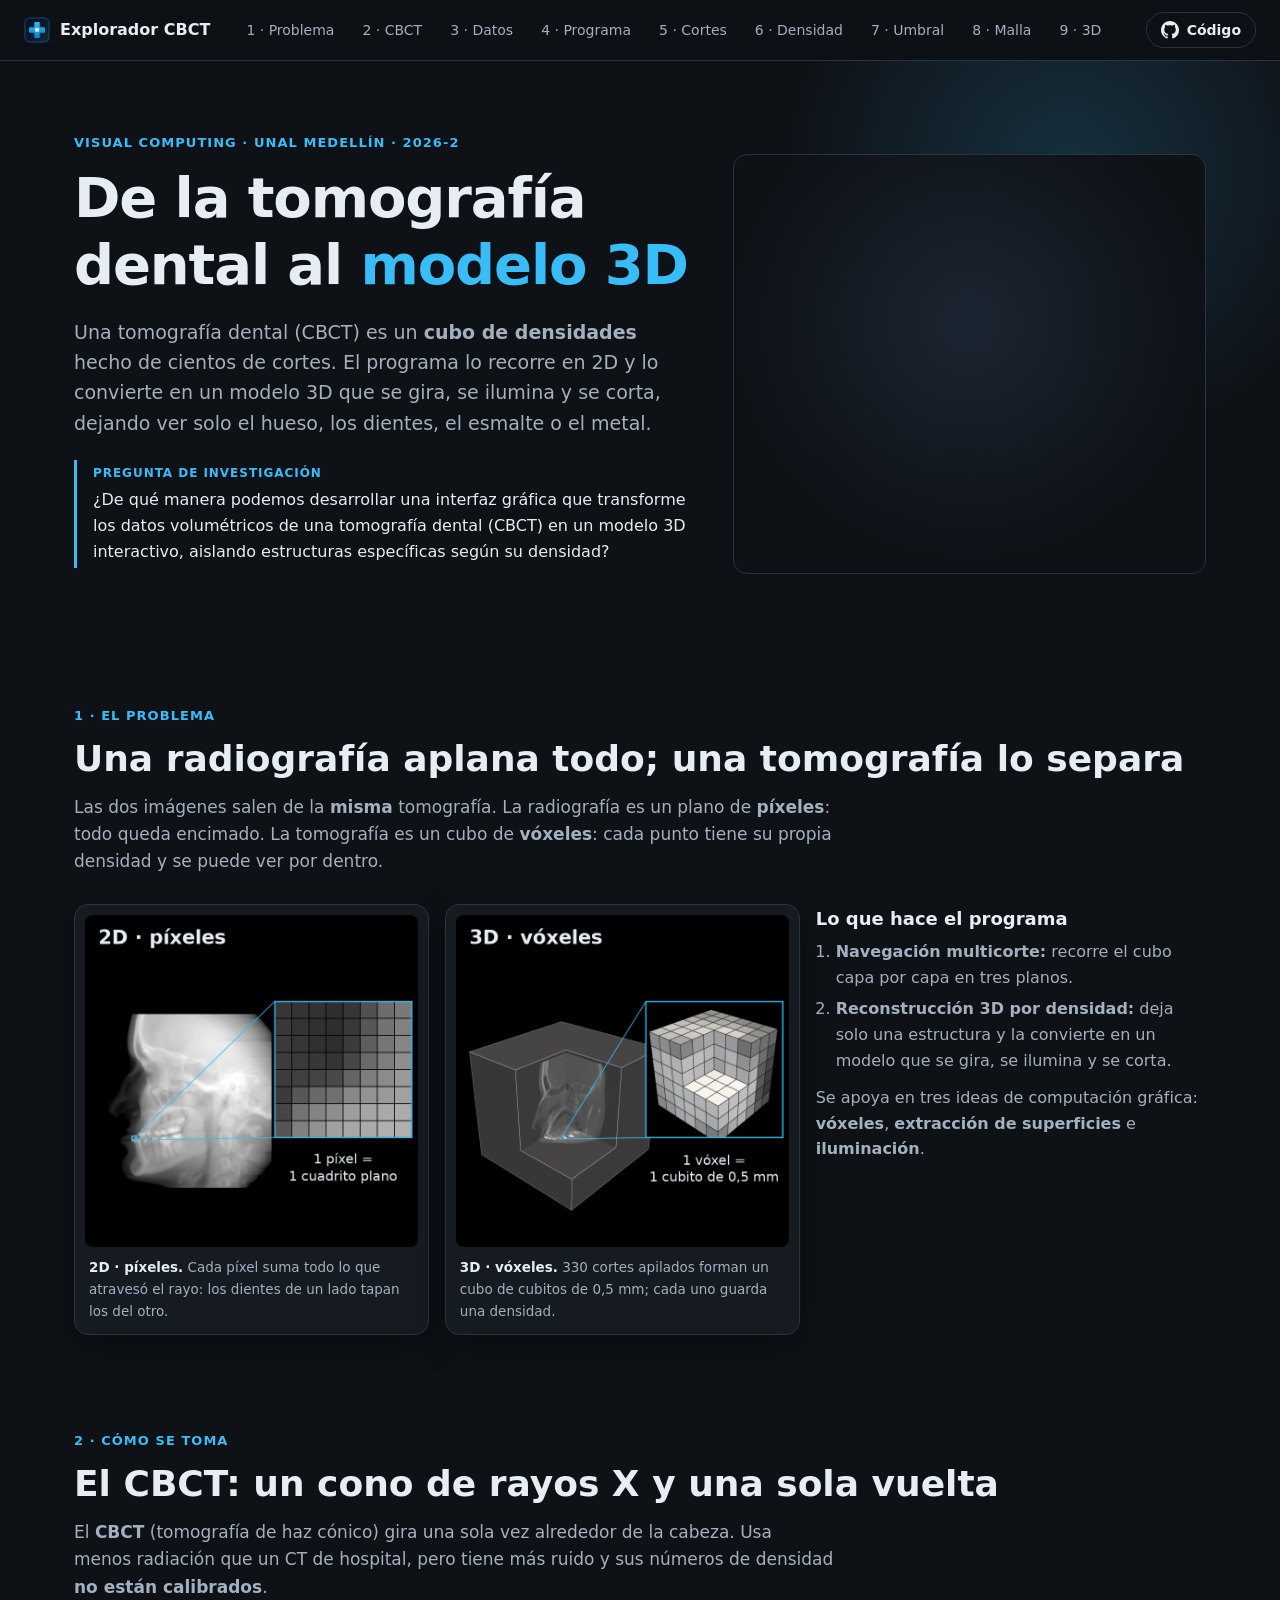
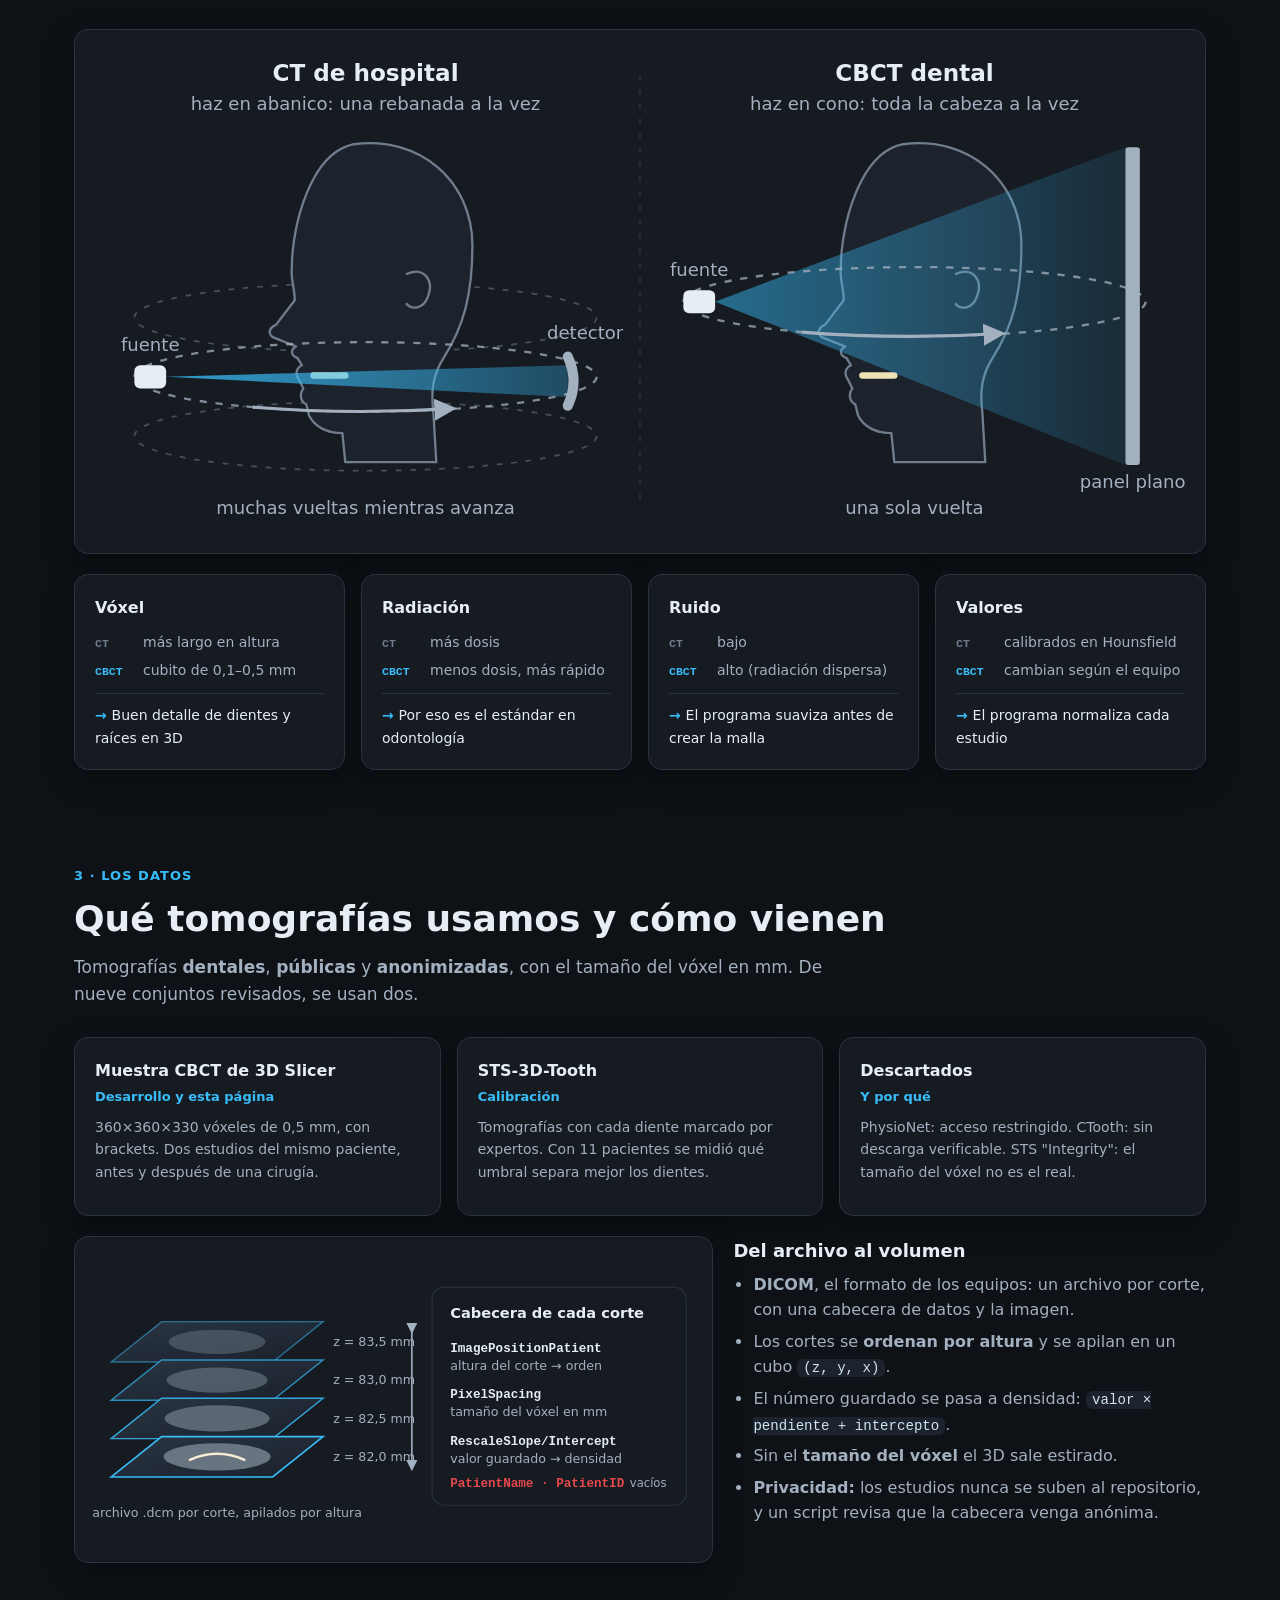
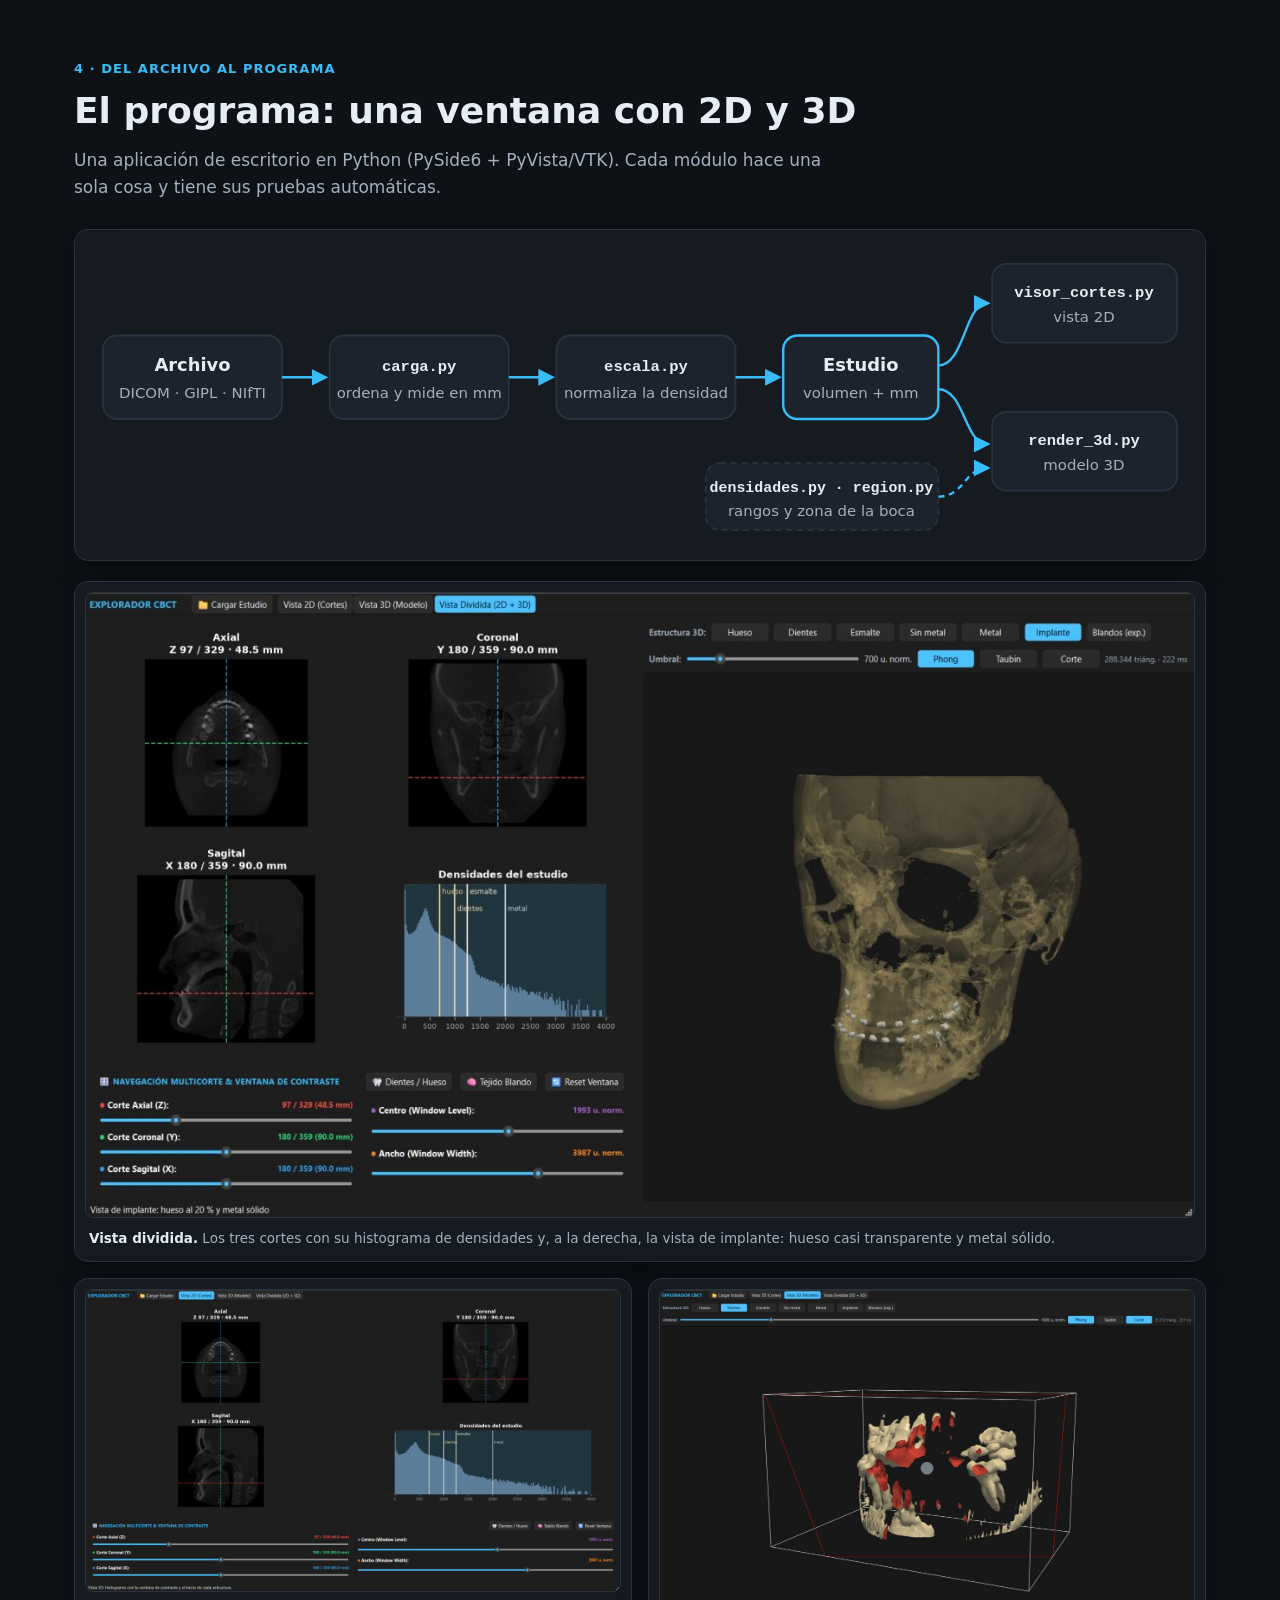
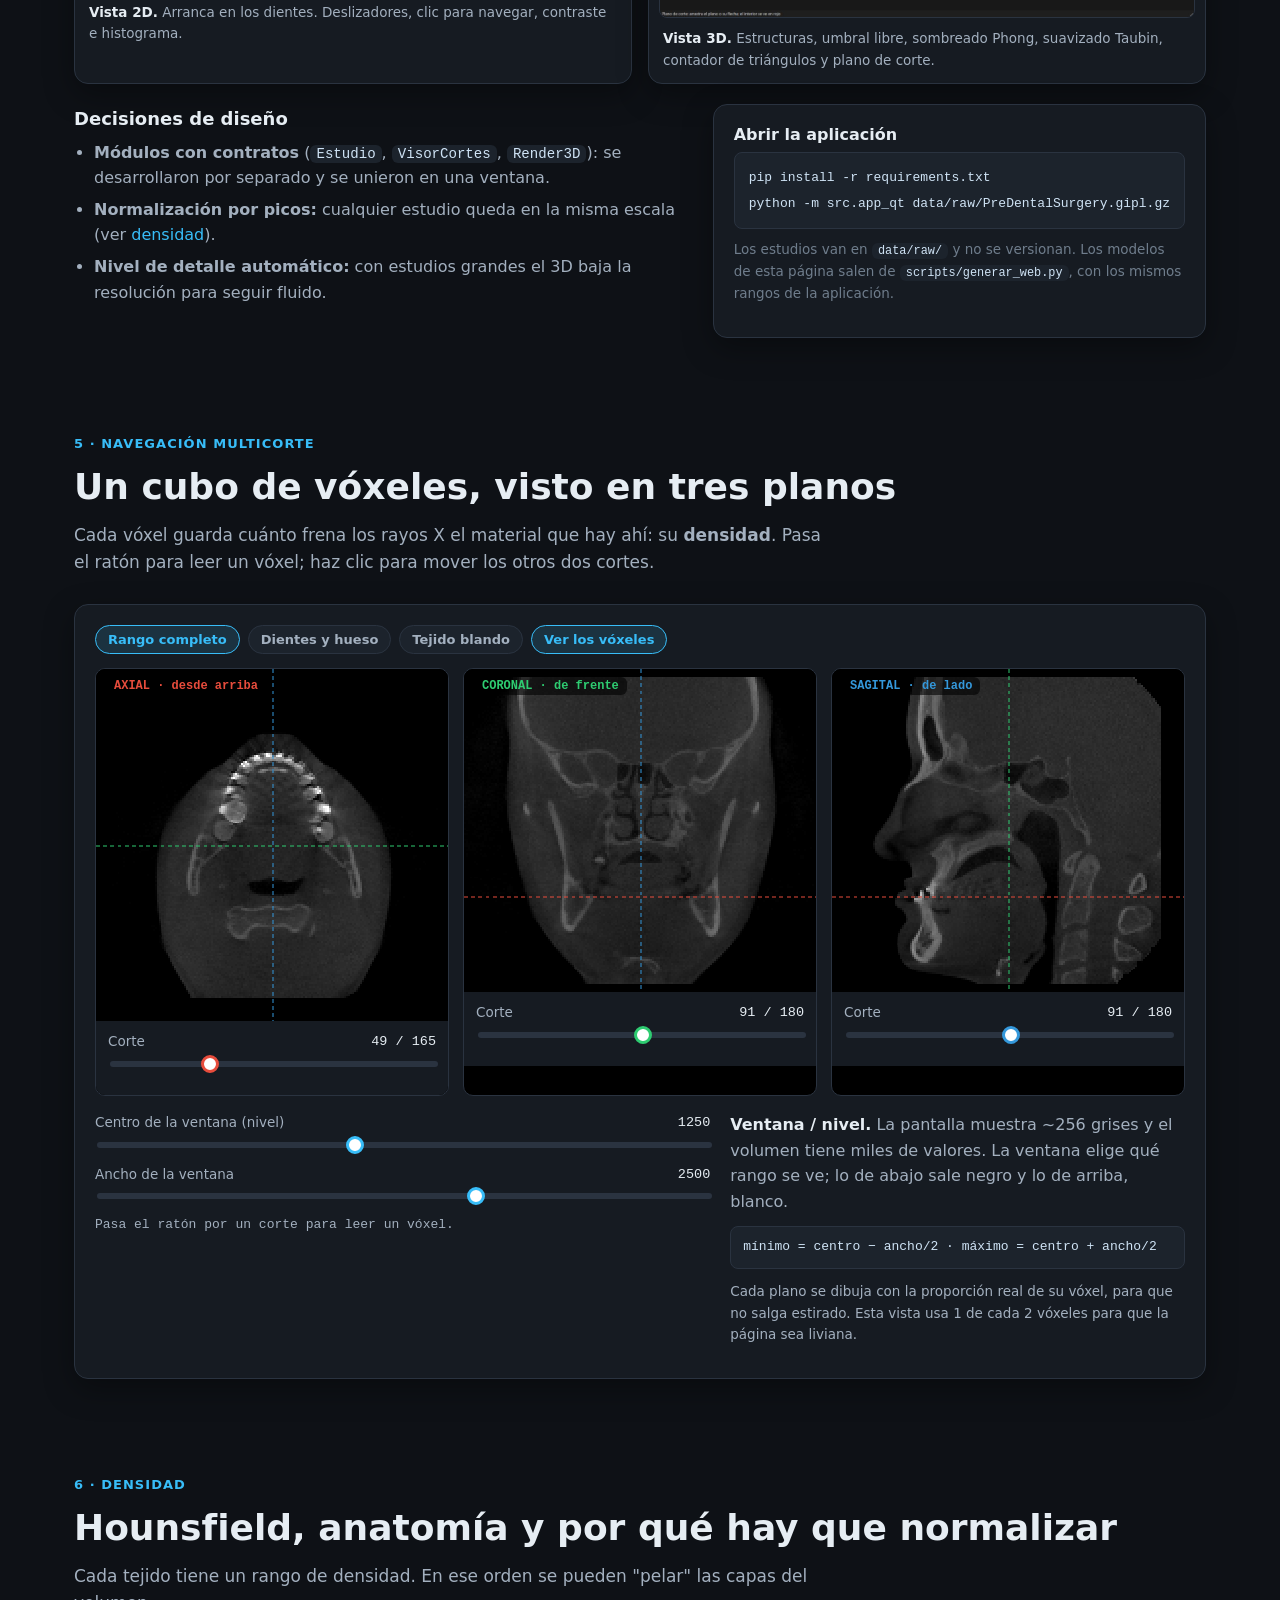
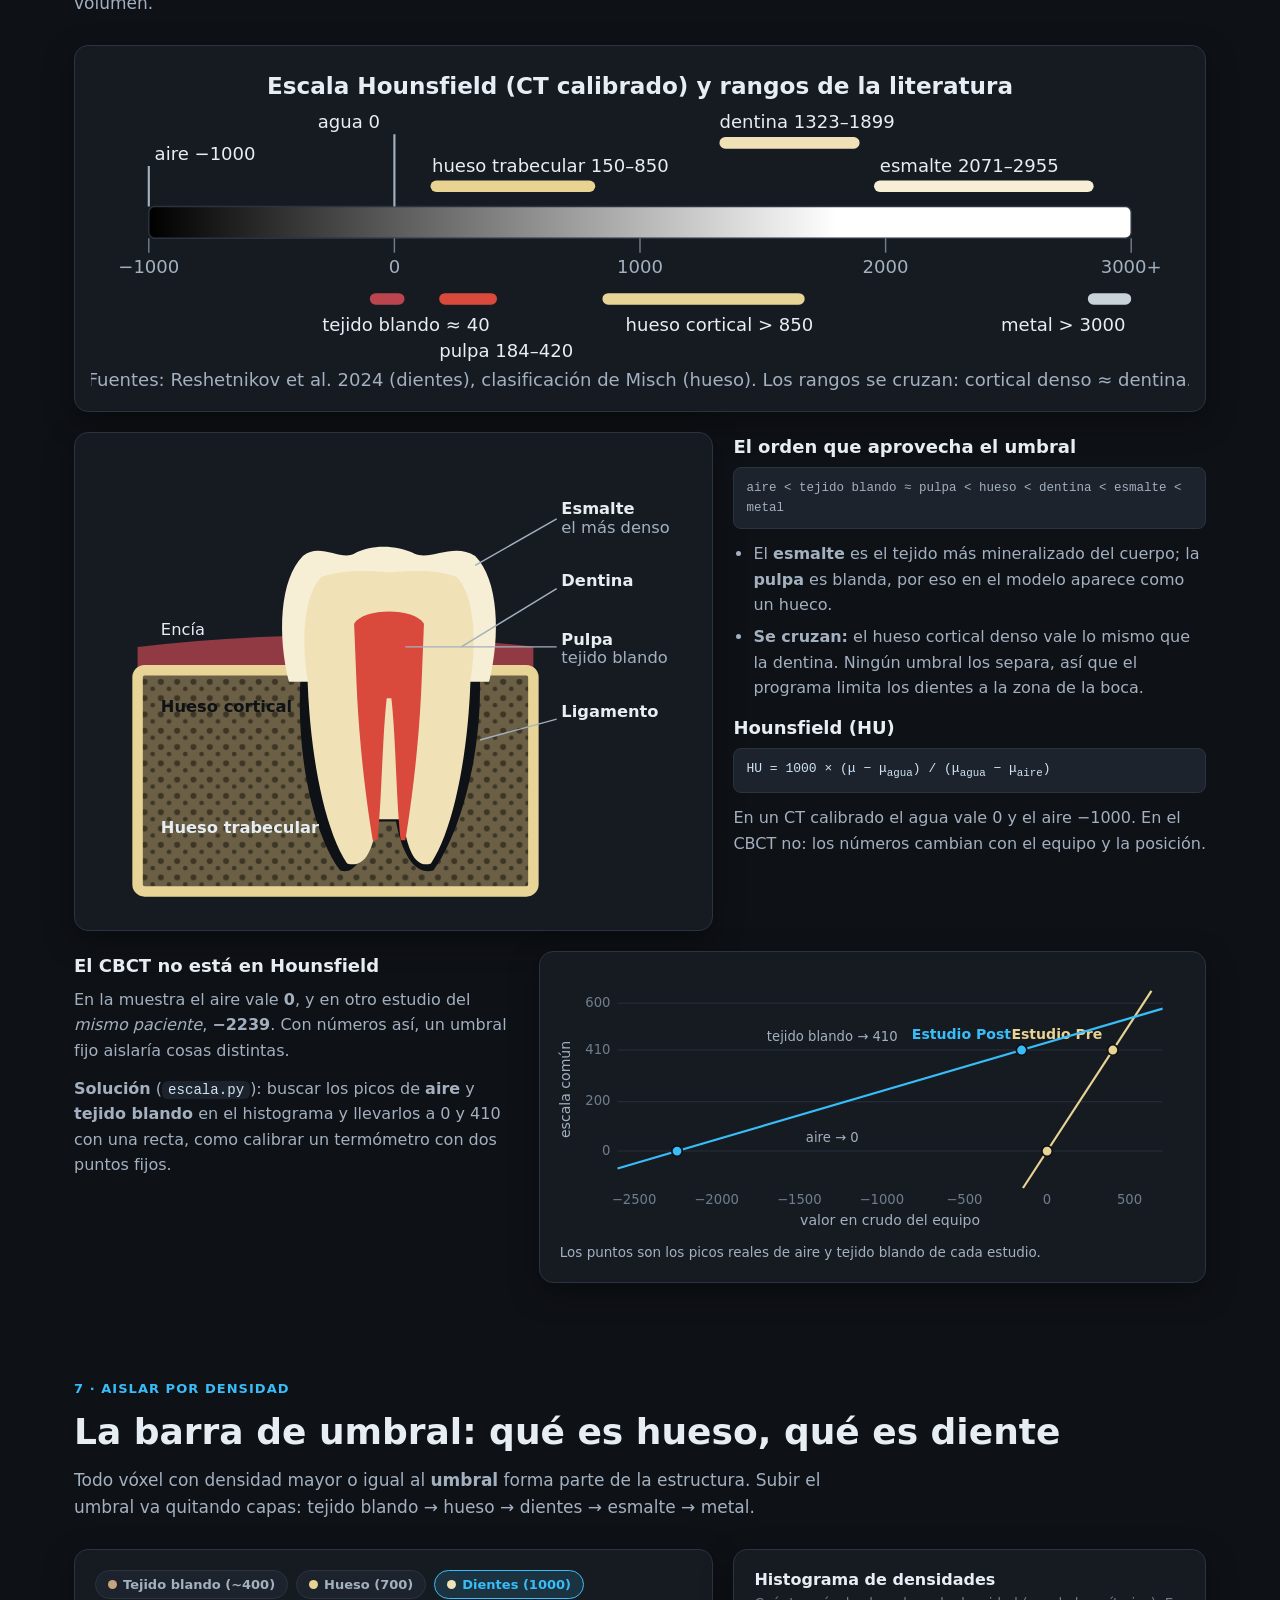
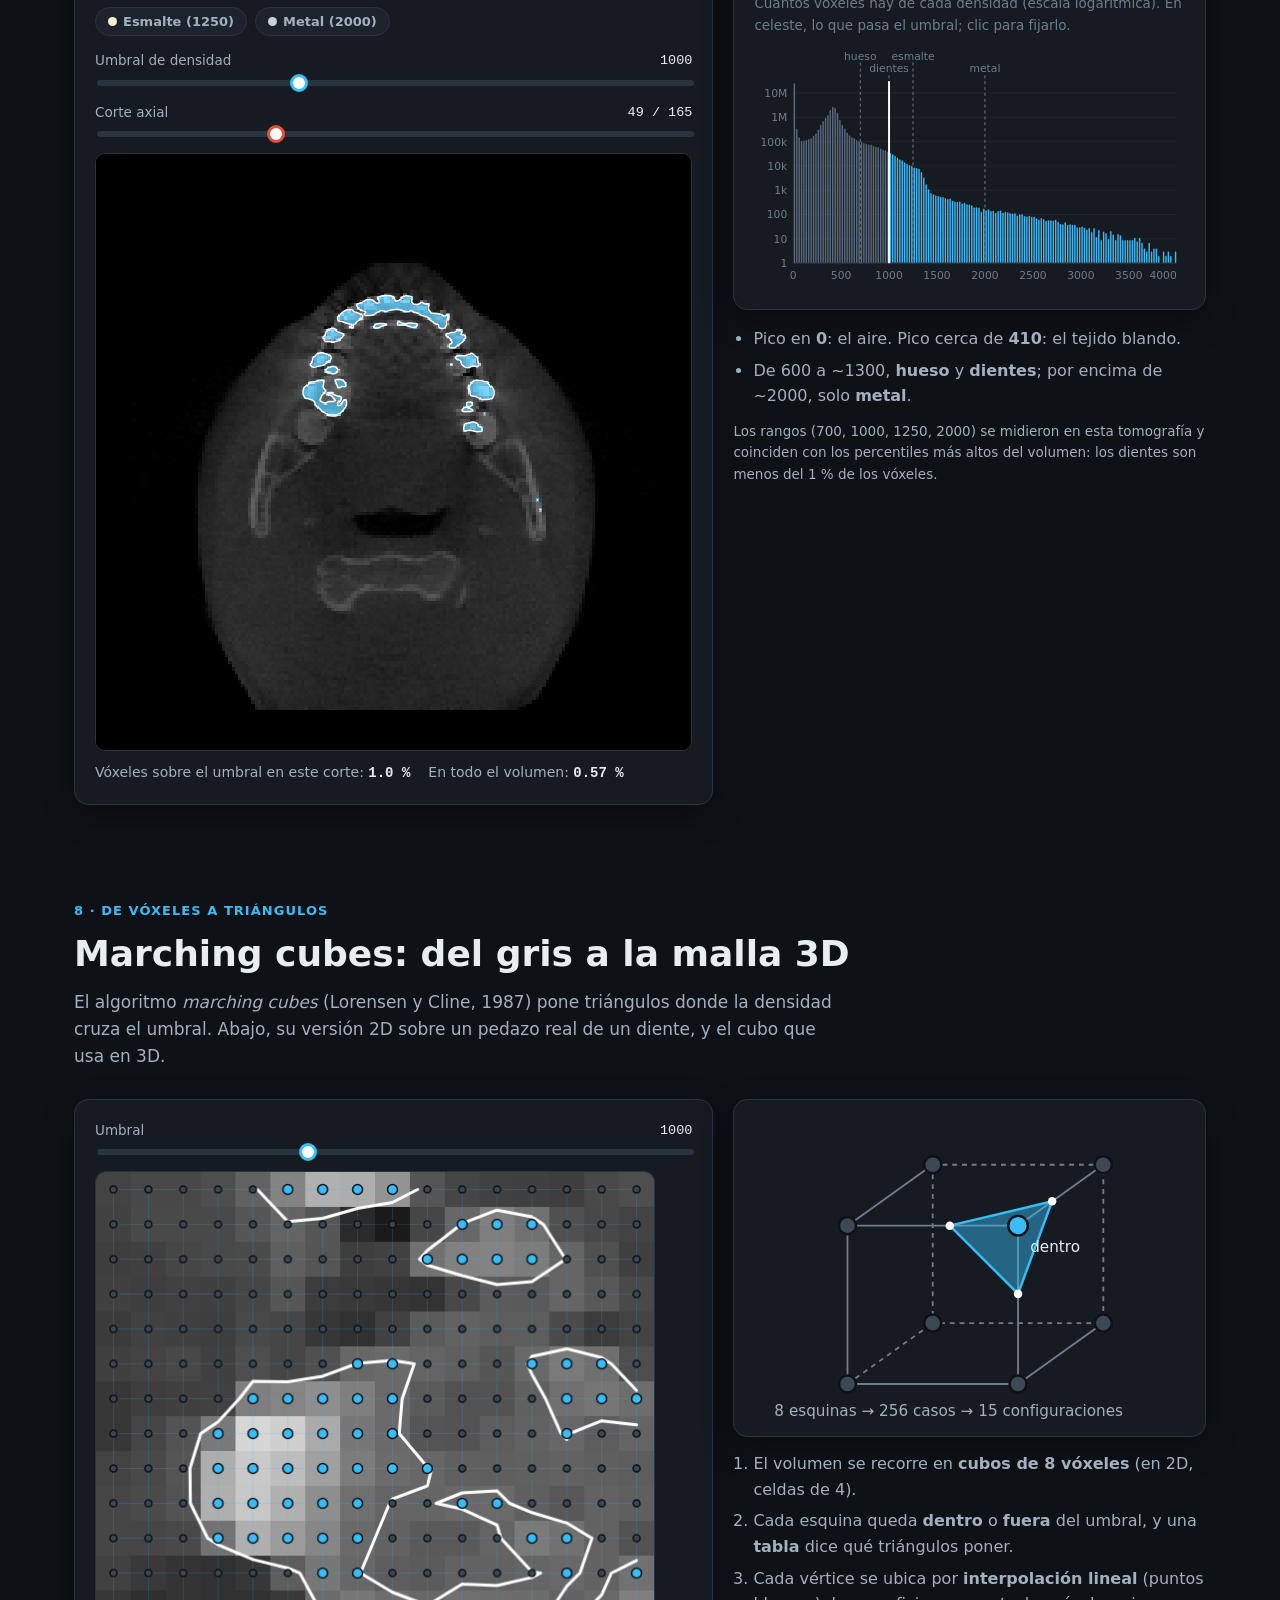
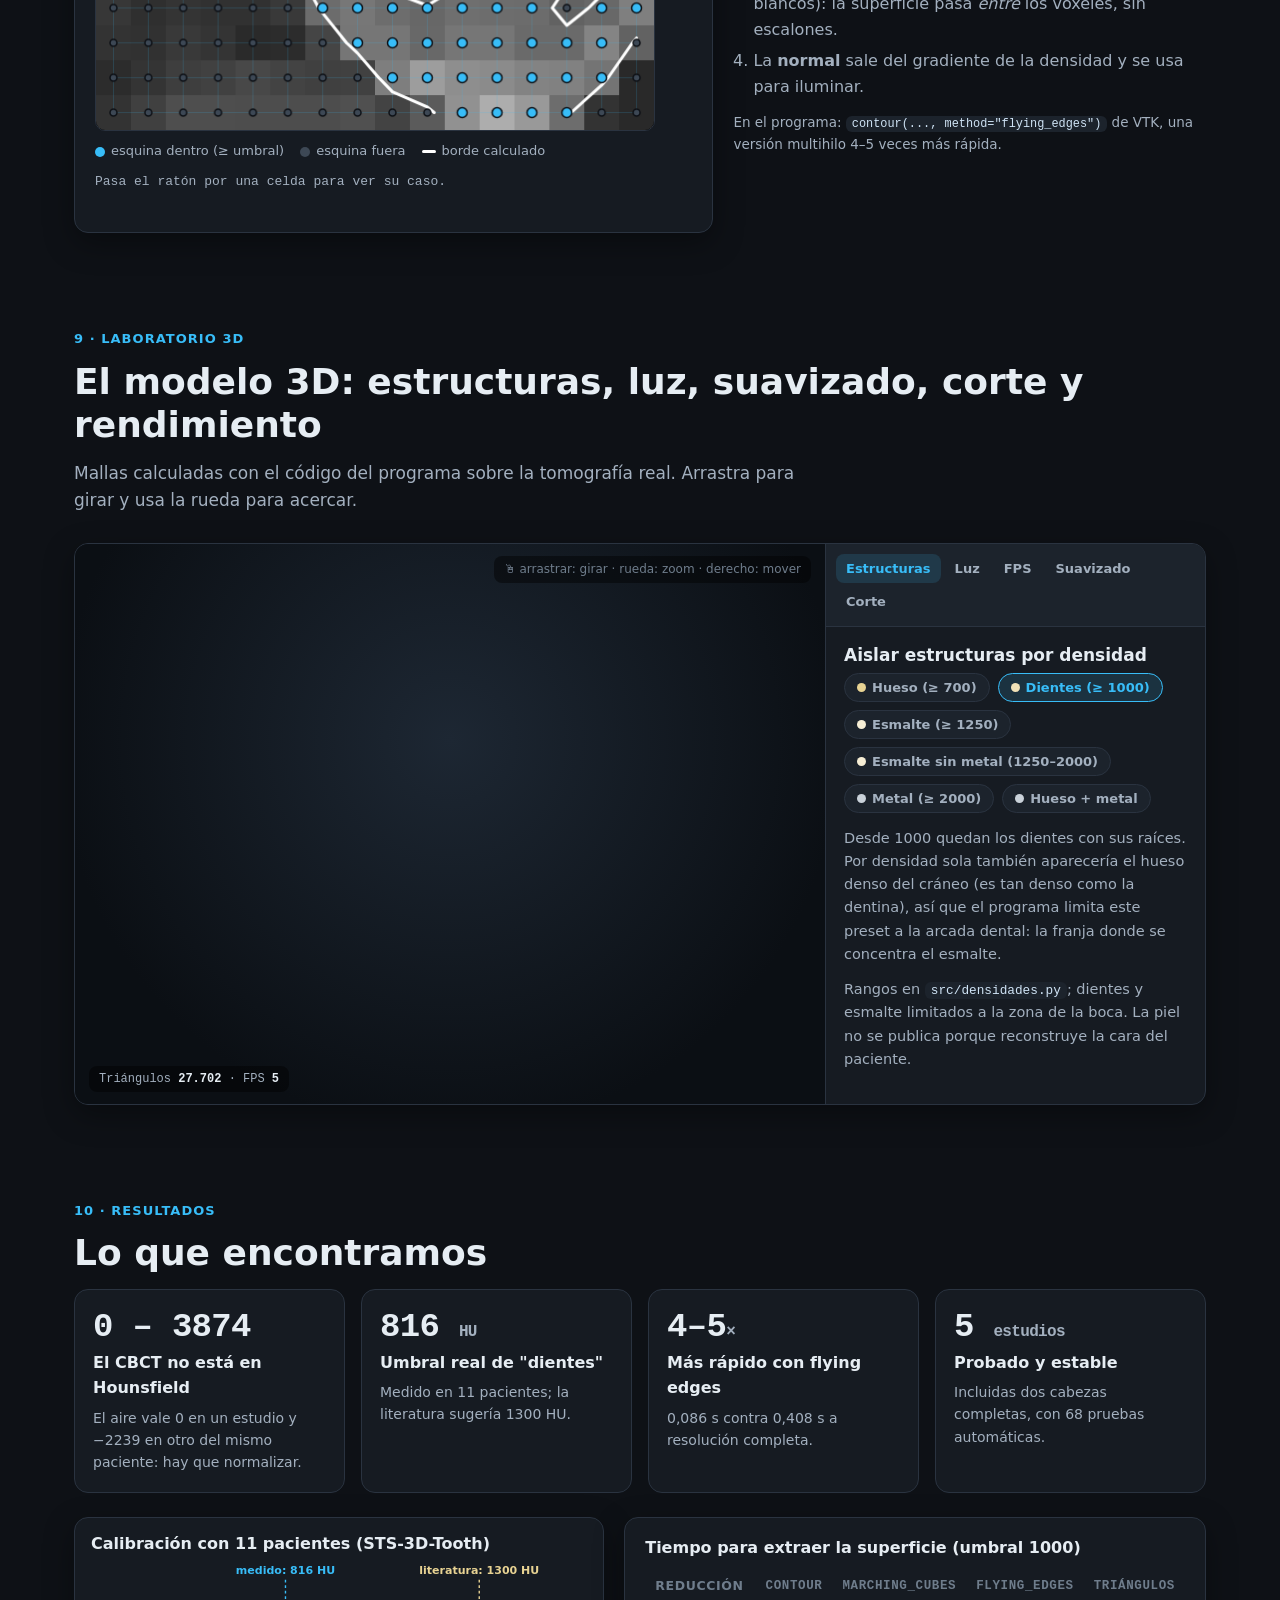
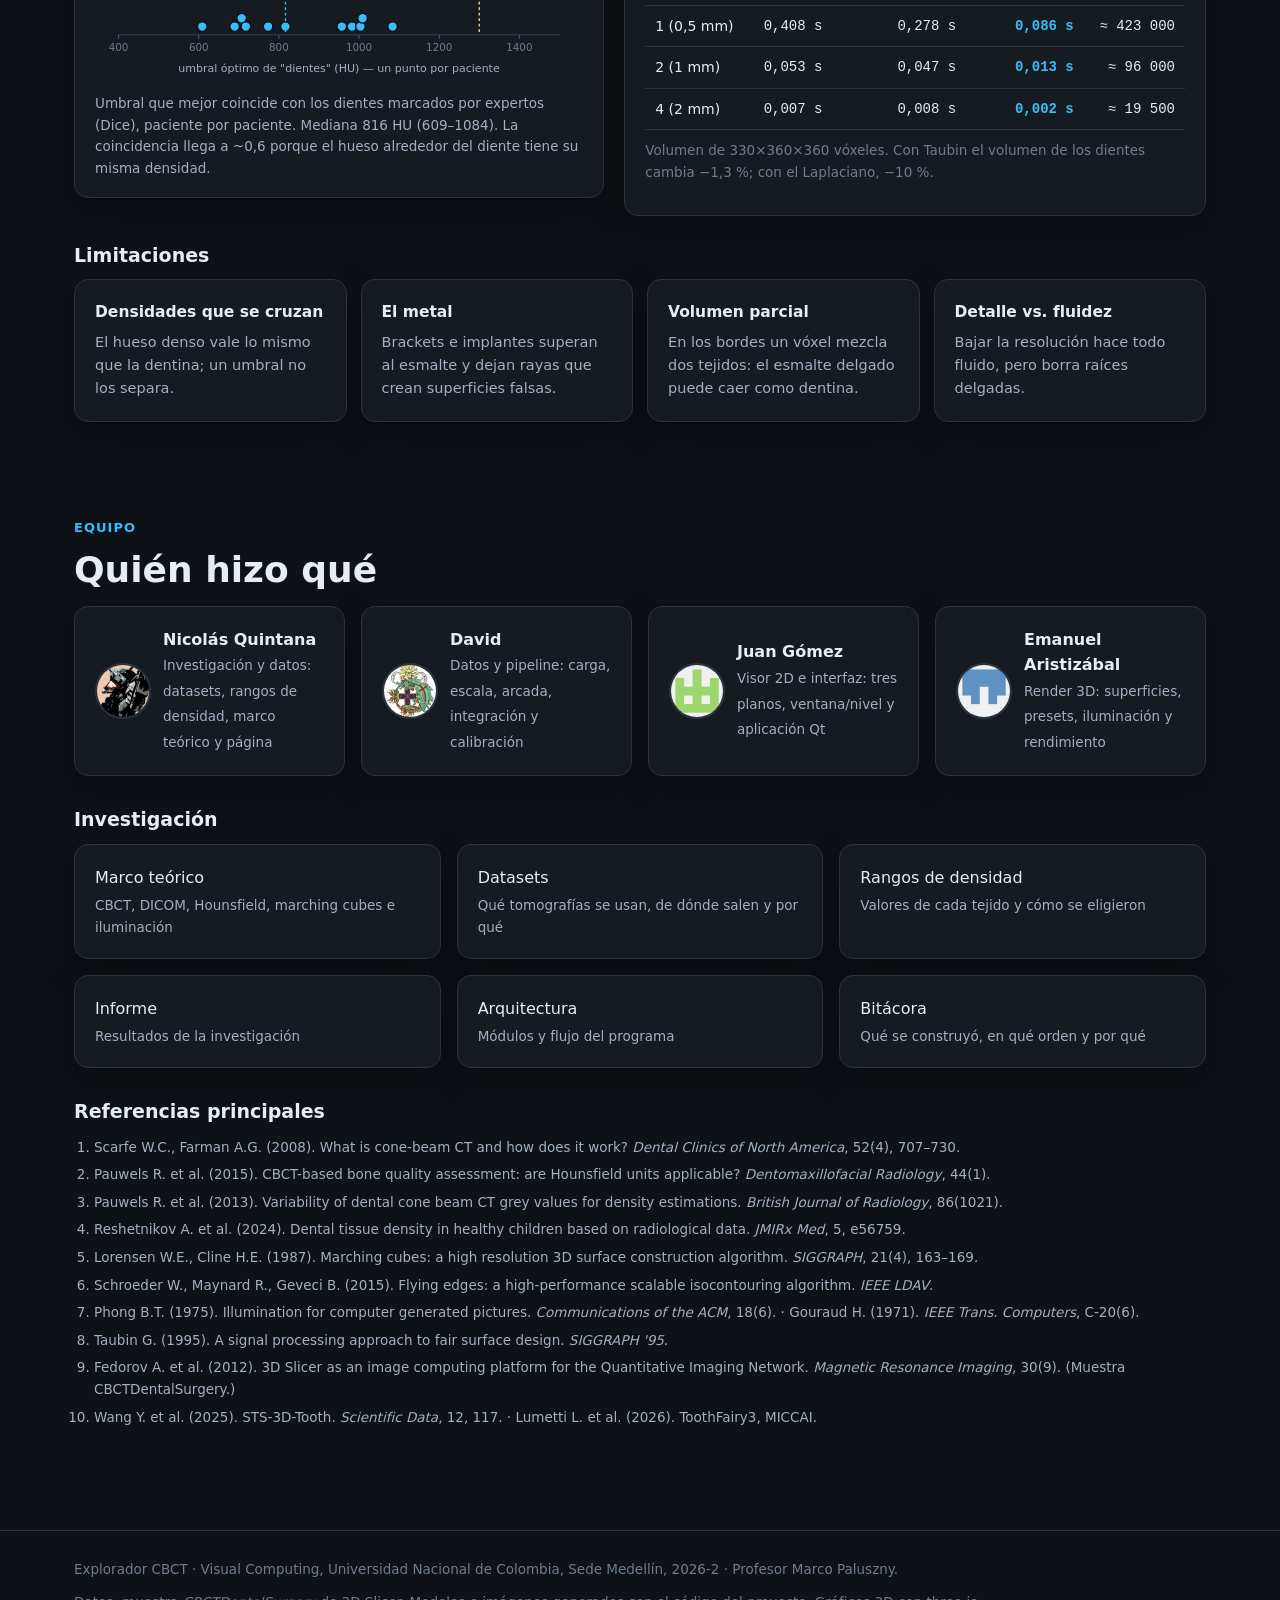
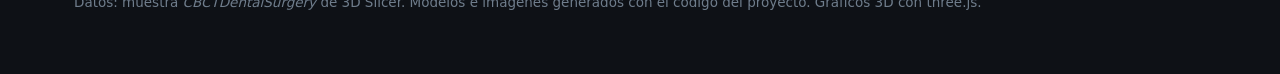
==== commit 7497087d: "feat(web): sección 2 con ilustración CT vs. CBCT y tarjetas en lugar de la tabla" ====
--- a/web/index.html
+++ b/web/index.html
@@ -92,46 +92,49 @@
     <p class="intro">El <b>CBCT</b> (tomografía de haz cónico) gira una sola vez alrededor de la cabeza. Usa menos radiación
       que un CT de hospital, pero tiene más ruido y sus números de densidad <b>no están calibrados</b>.</p>
     <figure class="tarjeta ilustracion">
-      <svg viewBox="0 0 720 290" role="img" aria-label="Comparación: CT médico con haz en abanico delgado y muchas vueltas; CBCT con haz en cono, panel plano y una sola rotación">
+      <svg viewBox="0 0 760 340" role="img" aria-label="CT de hospital: la fuente gira muchas veces alrededor de la cabeza con un haz delgado en abanico. CBCT dental: una sola vuelta con un haz en cono que cubre toda la cabeza y un panel plano">
         <defs>
-          <linearGradient id="haz" x1="0" x2="1"><stop offset="0" stop-color="#38bdf8" stop-opacity=".55"/><stop offset="1" stop-color="#38bdf8" stop-opacity=".12"/></linearGradient>
-          <marker id="flecha" viewBox="0 0 10 10" refX="8" refY="5" markerWidth="7" markerHeight="7" orient="auto-start-reverse"><path d="M0 0 L10 5 L0 10 z" fill="#a3b0bf"/></marker>
+          <linearGradient id="haz-ct" x1="0" x2="1"><stop offset="0" stop-color="#38bdf8" stop-opacity=".8"/><stop offset="1" stop-color="#38bdf8" stop-opacity=".3"/></linearGradient>
+          <linearGradient id="haz-cbct" x1="0" x2="1"><stop offset="0" stop-color="#38bdf8" stop-opacity=".5"/><stop offset="1" stop-color="#38bdf8" stop-opacity=".1"/></linearGradient>
+          <marker id="giro" viewBox="0 0 10 10" refX="8" refY="5" markerWidth="7" markerHeight="7" orient="auto-start-reverse"><path d="M0 0 L10 5 L0 10 z" fill="#a3b0bf"/></marker>
+          <g id="cabeza">
+            <path d="M72 2 C 118 -4 154 28 154 72 C 154 106 148 128 134 150 C 127 161 125 172 127 188 L 129 222 L 66 222 L 64 202 C 54 202 45 198 41 190 L 39 182 C 35 180 34 175 37 171 L 34 165 C 31 161 32 157 36 155 L 33 150 C 28 148 28 144 32 142 L 17 136 C 12 134 13 129 18 127 L 31 110 C 31 101 28 95 29 88 C 29 58 42 8 72 2 Z" fill="#1c232c" stroke="#6f7d8c" stroke-width="1.6" stroke-linejoin="round"/>
+            <path d="M108 92 C 120 86 128 96 123 108 C 120 116 112 117 108 112" fill="none" stroke="#6f7d8c" stroke-width="1.6"/>
+            <path d="M44 162 L 66 162" stroke="#f0e1b7" stroke-width="4.5" stroke-linecap="round"/>
+          </g>
         </defs>
-        <text x="180" y="24" text-anchor="middle" class="svg-titulo">CT médico</text>
-        <polygon points="50,150 300,138 300,162" fill="url(#haz)"/>
-        <ellipse cx="180" cy="150" rx="52" ry="78" fill="#1c232c" stroke="#e8d393" stroke-width="2"/>
-        <rect x="38" y="138" width="16" height="24" rx="3" fill="#e6edf3"/>
-        <rect x="300" y="130" width="10" height="40" fill="#a3b0bf"/>
-        <text x="46" y="186" text-anchor="middle" class="svg-chico">fuente</text>
-        <text x="305" y="190" text-anchor="middle" class="svg-chico">filas de detectores</text>
-        <line x1="180" y1="236" x2="180" y2="272" stroke="#a3b0bf" stroke-width="2" marker-end="url(#flecha)"/>
-        <text x="190" y="262" class="svg-chico">la mesa avanza: muchas vueltas en espiral</text>
-        <text x="180" y="54" text-anchor="middle" class="svg-chico">haz en abanico delgado</text>
-
-        <line x1="360" y1="20" x2="360" y2="270" stroke="#2a3340" stroke-dasharray="4 6"/>
-
-        <text x="540" y="24" text-anchor="middle" class="svg-titulo">CBCT dental</text>
-        <polygon points="420,150 660,55 660,245" fill="url(#haz)"/>
-        <ellipse cx="540" cy="150" rx="52" ry="78" fill="#1c232c" stroke="#e8d393" stroke-width="2"/>
-        <rect x="408" y="138" width="16" height="24" rx="3" fill="#e6edf3"/>
-        <rect x="660" y="55" width="12" height="190" fill="#a3b0bf"/>
-        <text x="416" y="186" text-anchor="middle" class="svg-chico">fuente</text>
-        <text x="666" y="44" text-anchor="middle" class="svg-chico">panel plano</text>
-        <path d="M 470 236 A 95 95 0 0 0 610 236" fill="none" stroke="#a3b0bf" stroke-width="2" marker-end="url(#flecha)"/>
-        <text x="540" y="282" text-anchor="middle" class="svg-chico">una sola rotación: todo el volumen de una vez</text>
-        <text x="520" y="62" text-anchor="middle" class="svg-chico">haz en cono</text>
+        <text x="190" y="24" text-anchor="middle" class="svg-titulo">CT de hospital</text>
+        <text x="190" y="44" text-anchor="middle" class="svg-chico">haz en abanico: una rebanada a la vez</text>
+        <ellipse cx="190" cy="188" rx="160" ry="24" fill="none" stroke="#a3b0bf" stroke-width="1.2" stroke-dasharray="4 6" opacity=".35"/>
+        <ellipse cx="190" cy="270" rx="160" ry="24" fill="none" stroke="#a3b0bf" stroke-width="1.2" stroke-dasharray="4 6" opacity=".35"/>
+        <use href="#cabeza" x="110" y="66"/>
+        <polygon points="52,229 330,221 330,243" fill="url(#haz-ct)"/>
+        <ellipse cx="190" cy="229" rx="160" ry="24" fill="none" stroke="#a3b0bf" stroke-width="1.6" stroke-dasharray="5 6" opacity=".75"/>
+        <path d="M 112 250 A 160 24 0 0 0 250 251" fill="none" stroke="#a3b0bf" stroke-width="2.2" marker-end="url(#giro)"/>
+        <rect x="30" y="221" width="22" height="16" rx="4" fill="#e6edf3"/>
+        <path d="M330 215 q 8 17 0 34" fill="none" stroke="#a3b0bf" stroke-width="7" stroke-linecap="round"/>
+        <text x="41" y="211" text-anchor="middle" class="svg-chico">fuente</text>
+        <text x="342" y="203" text-anchor="middle" class="svg-chico">detector</text>
+        <text x="190" y="324" text-anchor="middle" class="svg-chico">muchas vueltas mientras avanza</text>
+        <line x1="380" y1="20" x2="380" y2="320" stroke="#2a3340" stroke-dasharray="4 6"/>
+        <text x="570" y="24" text-anchor="middle" class="svg-titulo">CBCT dental</text>
+        <text x="570" y="44" text-anchor="middle" class="svg-chico">haz en cono: toda la cabeza a la vez</text>
+        <use href="#cabeza" x="490" y="66"/>
+        <polygon points="432,177 716,70 716,290" fill="url(#haz-cbct)"/>
+        <ellipse cx="570" cy="177" rx="160" ry="24" fill="none" stroke="#a3b0bf" stroke-width="1.6" stroke-dasharray="5 6" opacity=".75"/>
+        <path d="M 492 198 A 160 24 0 0 0 630 199" fill="none" stroke="#a3b0bf" stroke-width="2.2" marker-end="url(#giro)"/>
+        <rect x="410" y="169" width="22" height="16" rx="4" fill="#e6edf3"/>
+        <rect x="716" y="70" width="10" height="220" rx="2" fill="#a3b0bf"/>
+        <text x="421" y="159" text-anchor="middle" class="svg-chico">fuente</text>
+        <text x="721" y="306" text-anchor="middle" class="svg-chico">panel plano</text>
+        <text x="570" y="324" text-anchor="middle" class="svg-chico">una sola vuelta</text>
       </svg>
     </figure>
-    <div class="tabla-scroll">
-      <table class="tabla-comparativa">
-        <thead><tr><th></th><th>CT médico</th><th>CBCT dental</th><th>Qué implica para el programa</th></tr></thead>
-        <tbody>
-          <tr><td>Vóxel</td><td>Más largo en z</td><td>Igual en los 3 ejes (0,1–0,5 mm)</td><td>Buen detalle para dientes en 3D</td></tr>
-          <tr><td>Dosis</td><td>Más alta</td><td>Más baja</td><td>—</td></tr>
-          <tr><td>Ruido</td><td>Bajo</td><td>Alto (radiación dispersa)</td><td>Hay que suavizar antes de extraer la superficie</td></tr>
-          <tr><td>Valores</td><td>Calibrados en Hounsfield</td><td><b>No calibrados</b>: cambian por equipo</td><td>Hay que normalizar cada estudio</td></tr>
-        </tbody>
-      </table>
+    <div class="rejilla-4 cbct-datos">
+      <div class="tarjeta"><h4>Vóxel</h4><p><span class="et">CT</span>más largo en altura</p><p><span class="et cbct">CBCT</span>cubito de 0,1–0,5 mm</p><p class="implica">Buen detalle de dientes y raíces en 3D</p></div>
+      <div class="tarjeta"><h4>Radiación</h4><p><span class="et">CT</span>más dosis</p><p><span class="et cbct">CBCT</span>menos dosis, más rápido</p><p class="implica">Por eso es el estándar en odontología</p></div>
+      <div class="tarjeta"><h4>Ruido</h4><p><span class="et">CT</span>bajo</p><p><span class="et cbct">CBCT</span>alto (radiación dispersa)</p><p class="implica">El programa suaviza antes de crear la malla</p></div>
+      <div class="tarjeta"><h4>Valores</h4><p><span class="et">CT</span>calibrados en Hounsfield</p><p><span class="et cbct">CBCT</span>cambian según el equipo</p><p class="implica">El programa normaliza cada estudio</p></div>
     </div>
   </div>
 </section>
--- a/web/estilos.css
+++ b/web/estilos.css
@@ -313,4 +313,13 @@
 }
 @media (prefers-reduced-motion: reduce) { html { scroll-behavior: auto; } }
 
+/* ---------- Sección 2: CT frente a CBCT ---------- */
+.cbct-datos { margin-top: 16px; }
+.cbct-datos h4 { margin: 0 0 10px; font-size: 16px; }
+.cbct-datos p { margin: 0 0 6px; color: var(--ink-2); font-size: 14px; }
+.cbct-datos .et { display: inline-block; min-width: 48px; font: 700 11.5px var(--mono); color: var(--ink-3); }
+.cbct-datos .et.cbct { color: var(--acento); }
+.cbct-datos .implica { margin: 12px 0 0; padding-top: 10px; border-top: 1px solid var(--line); color: var(--ink); }
+.cbct-datos .implica::before { content: "→ "; color: var(--acento); font-weight: 700; }
+
 @media (max-width: 700px) { .nav { gap: 12px; padding: 10px 16px; } .nav .github span { display: none; } }
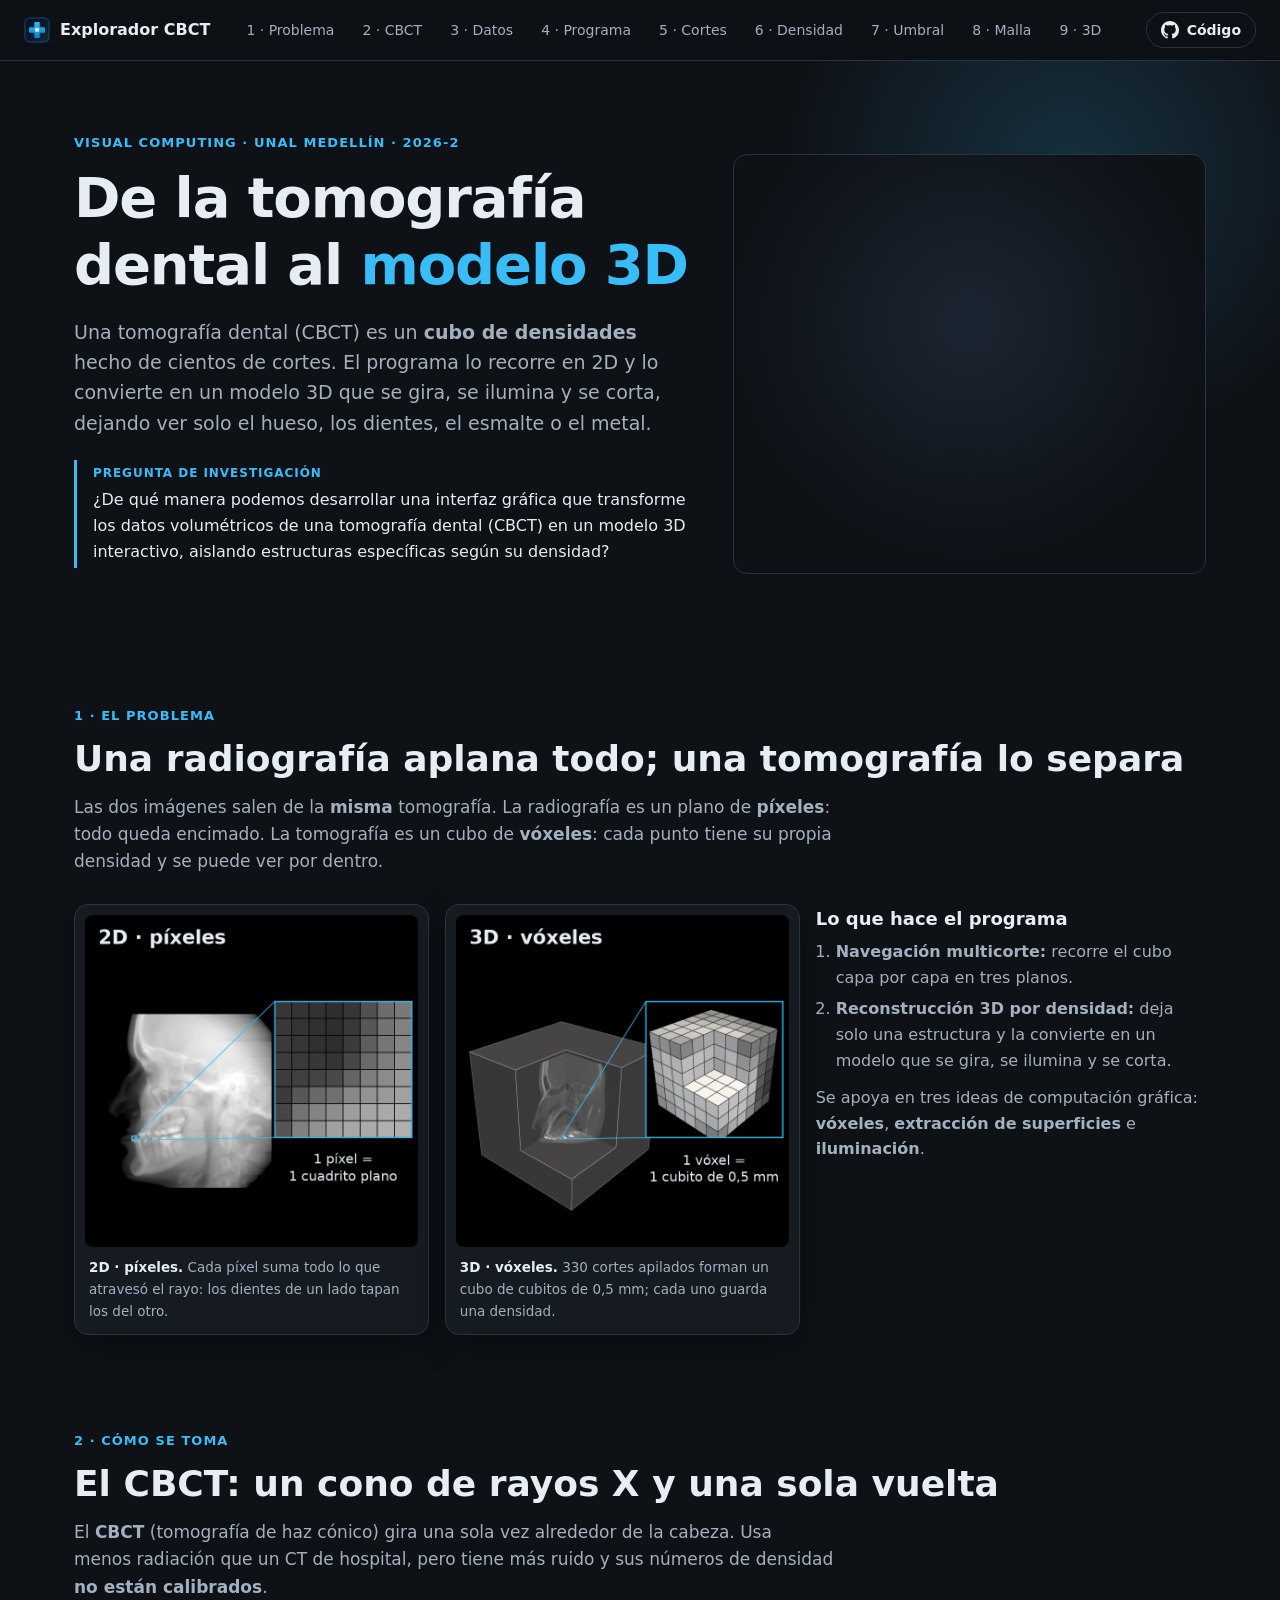
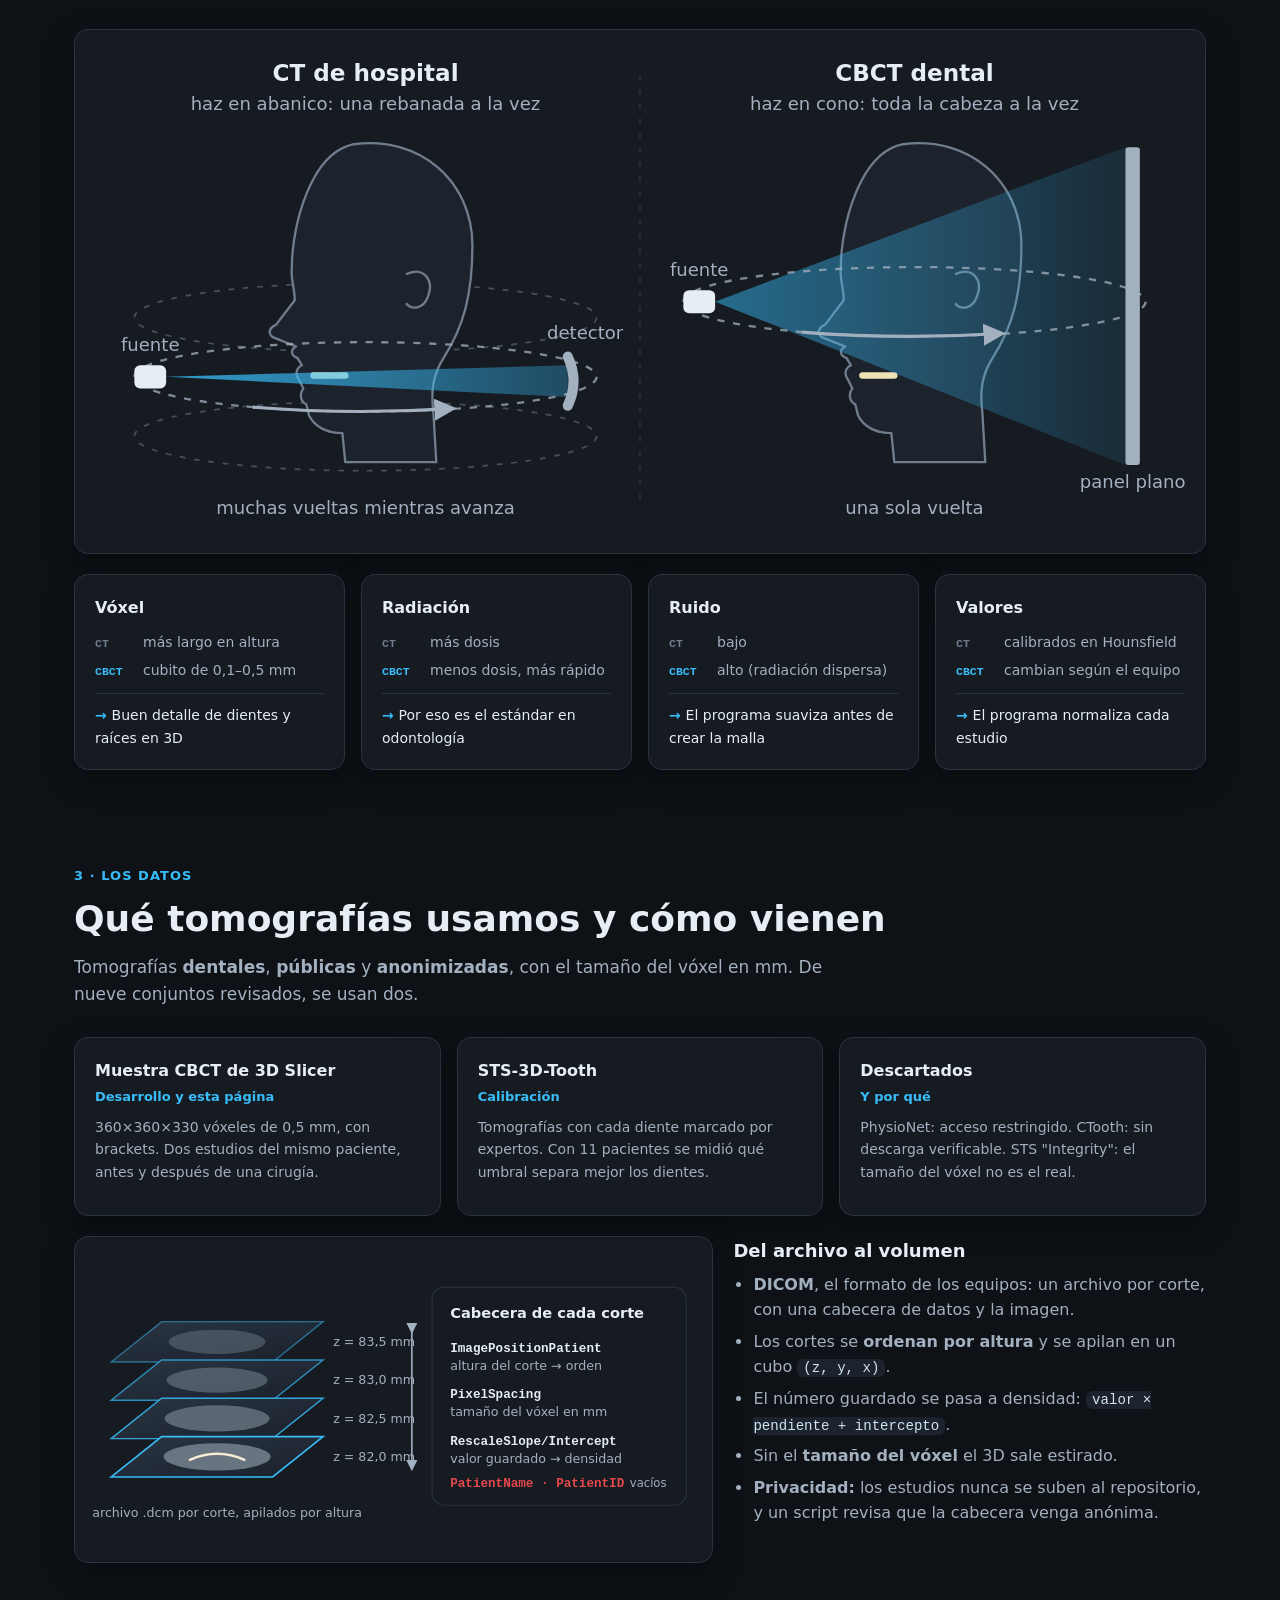
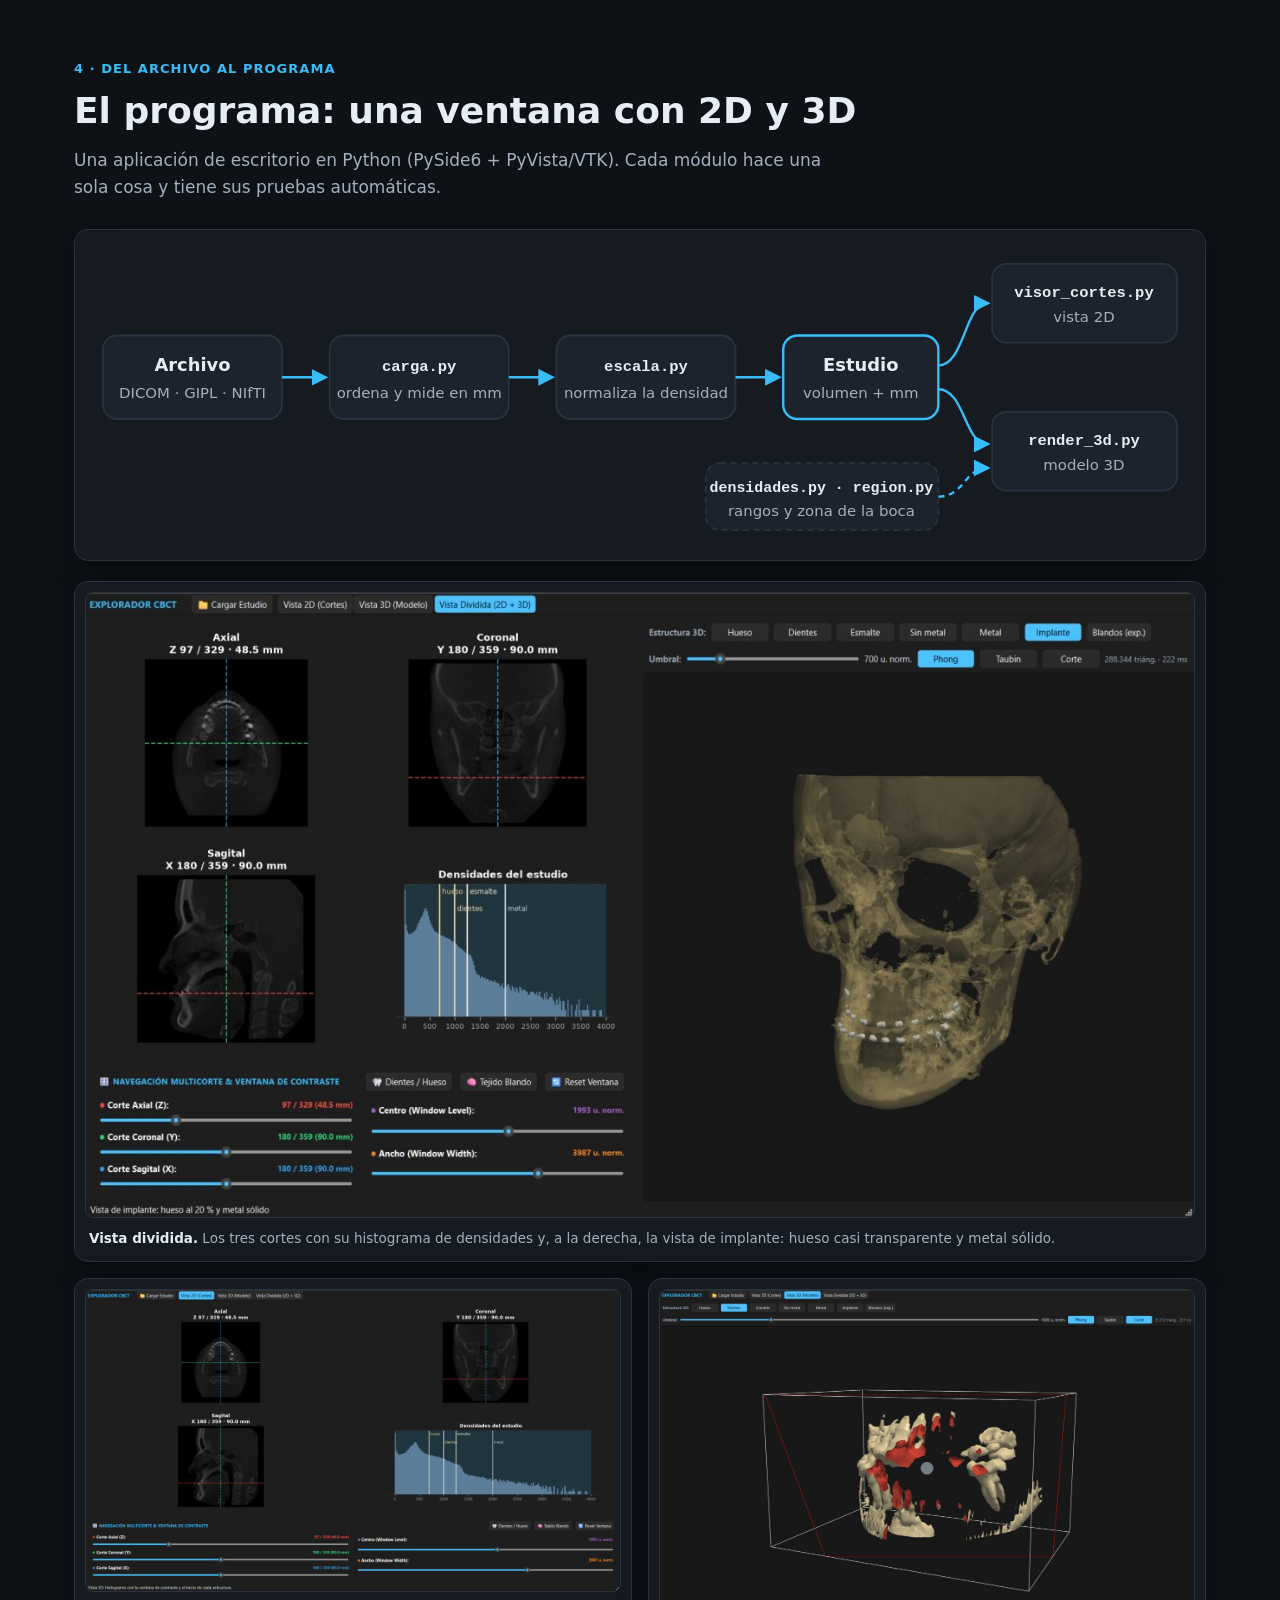
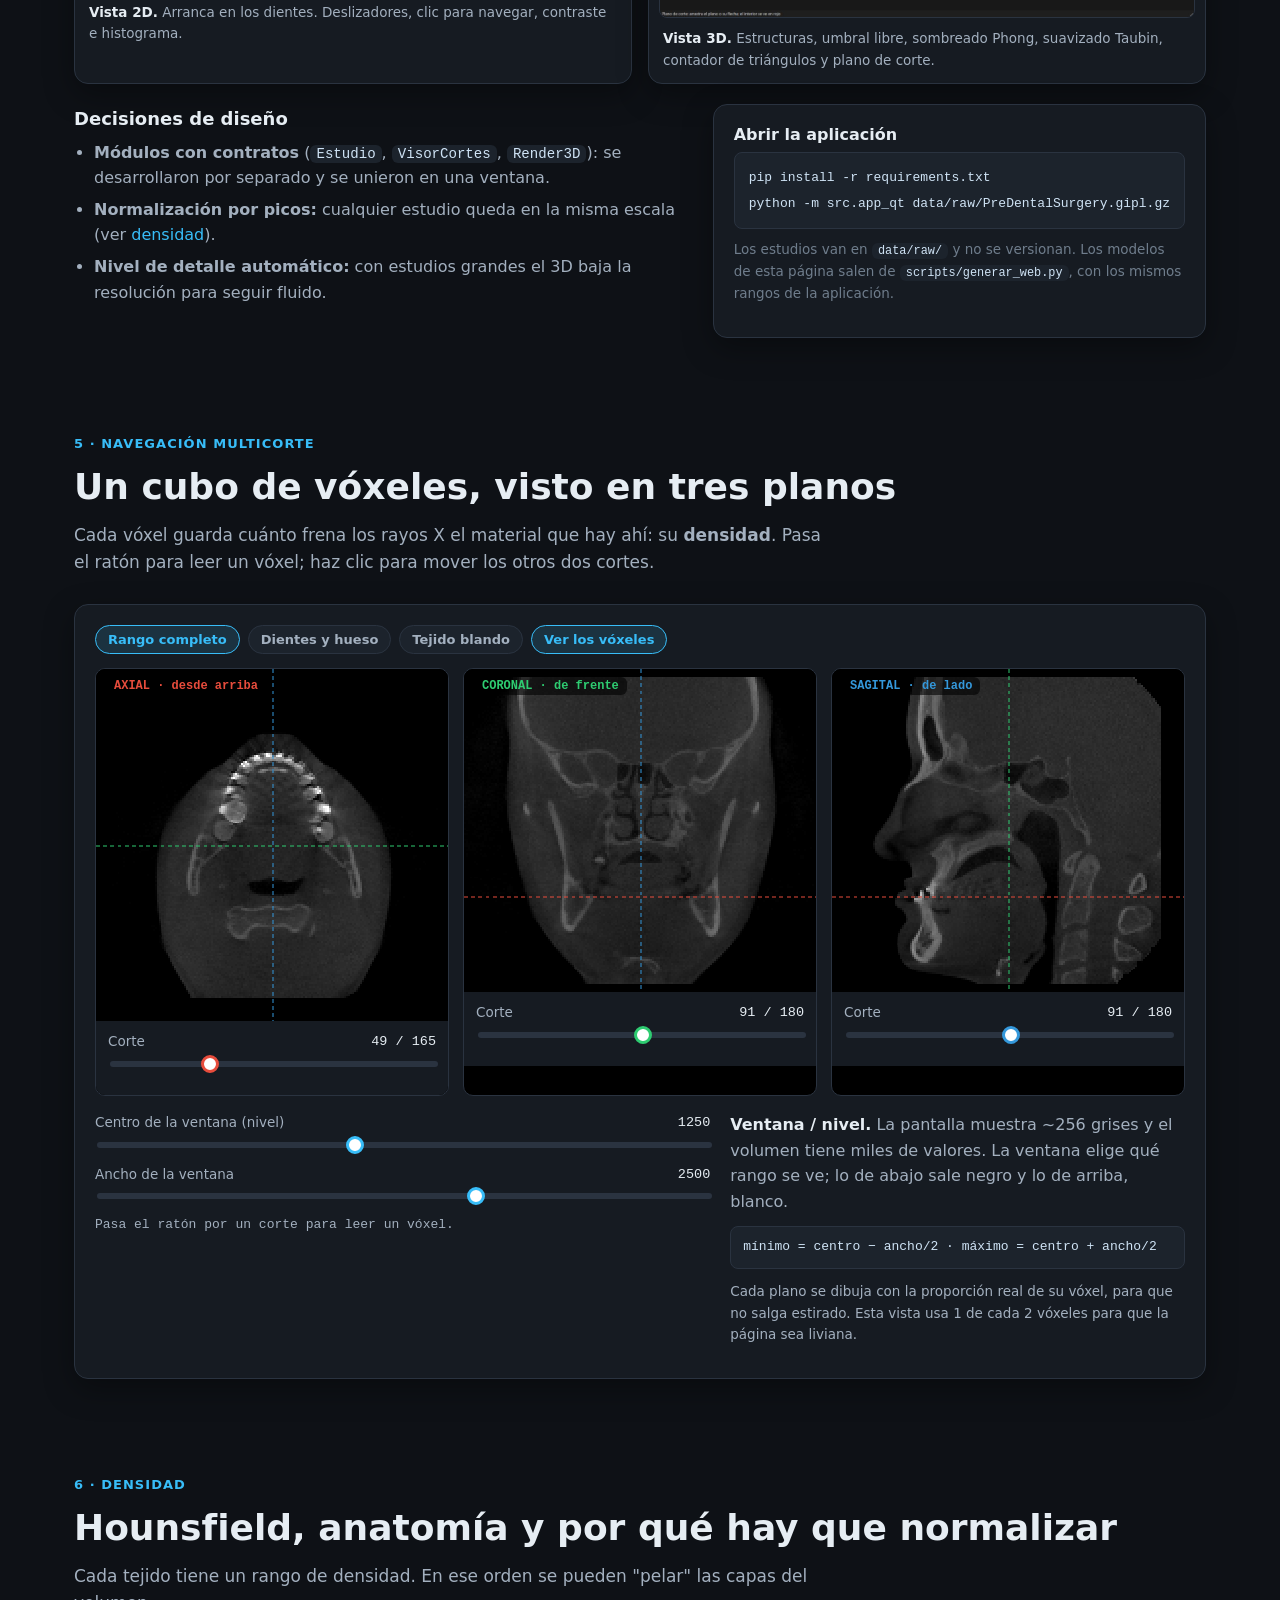
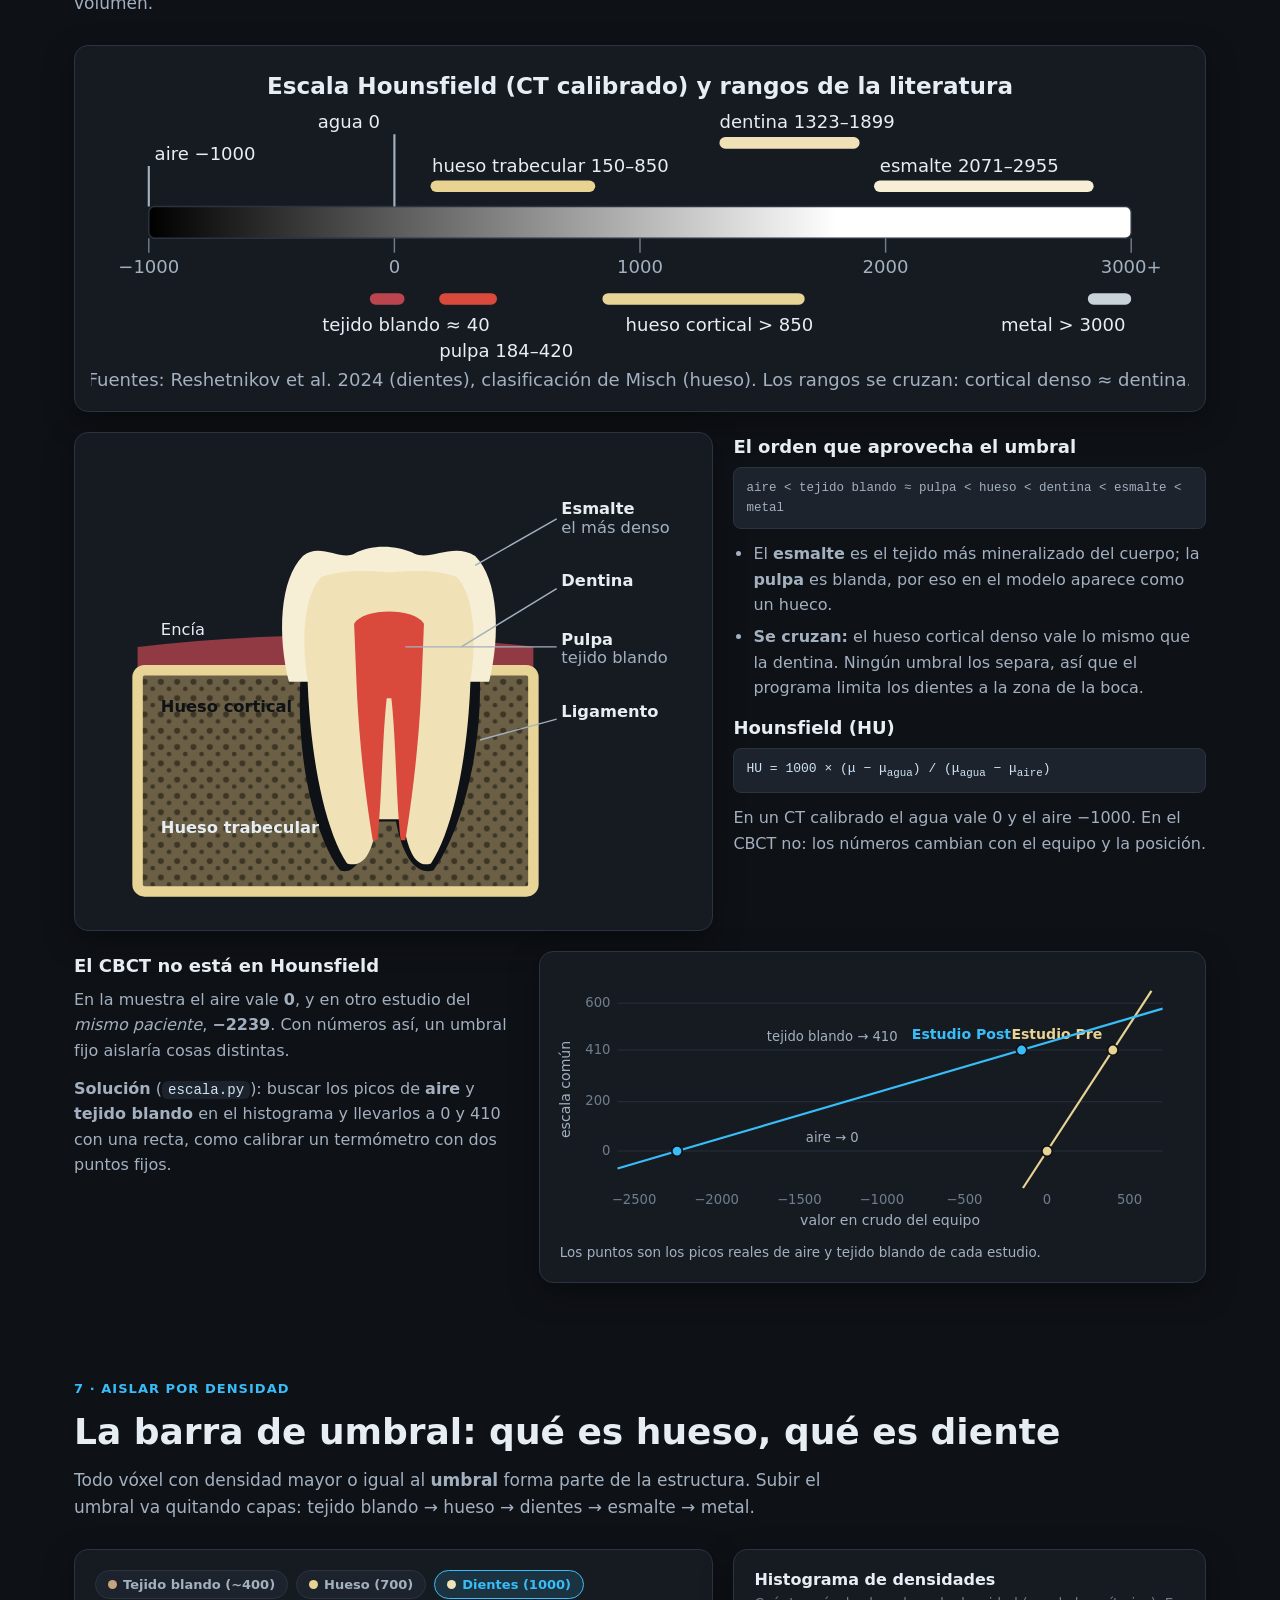
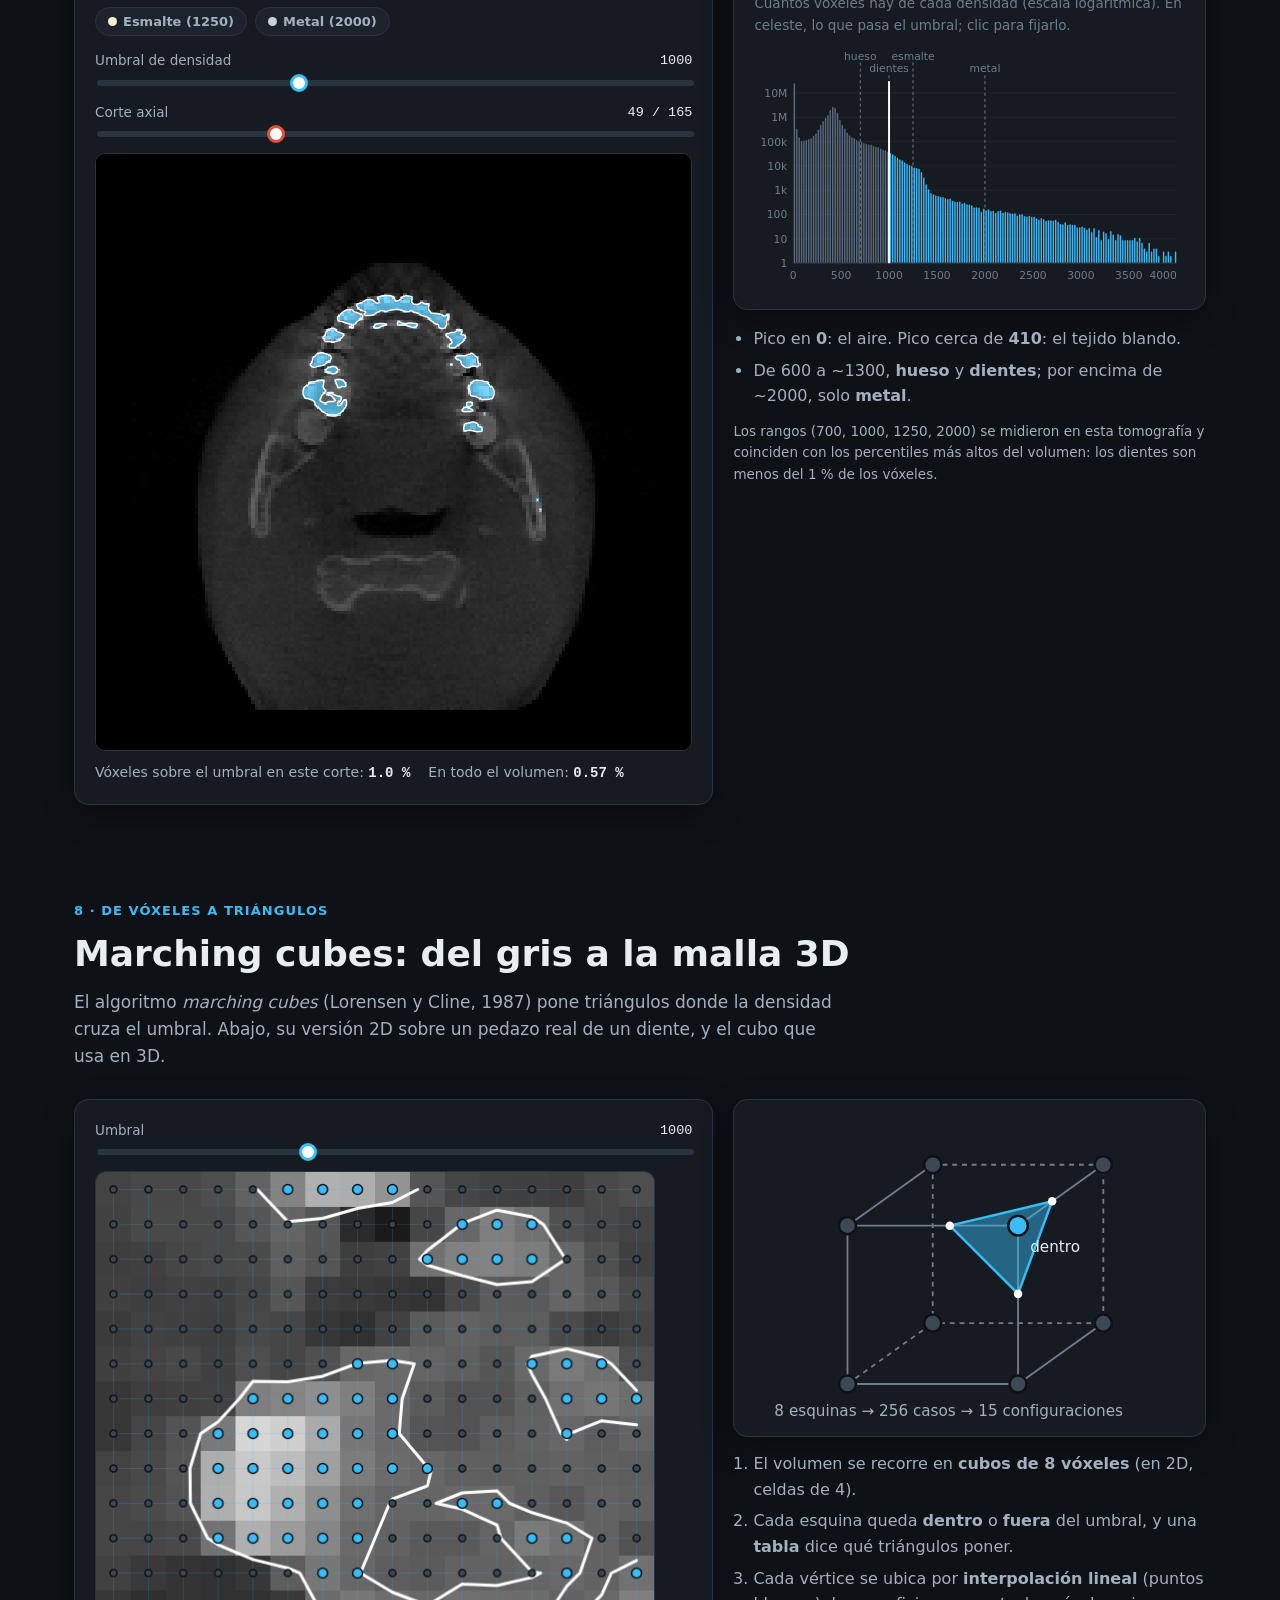
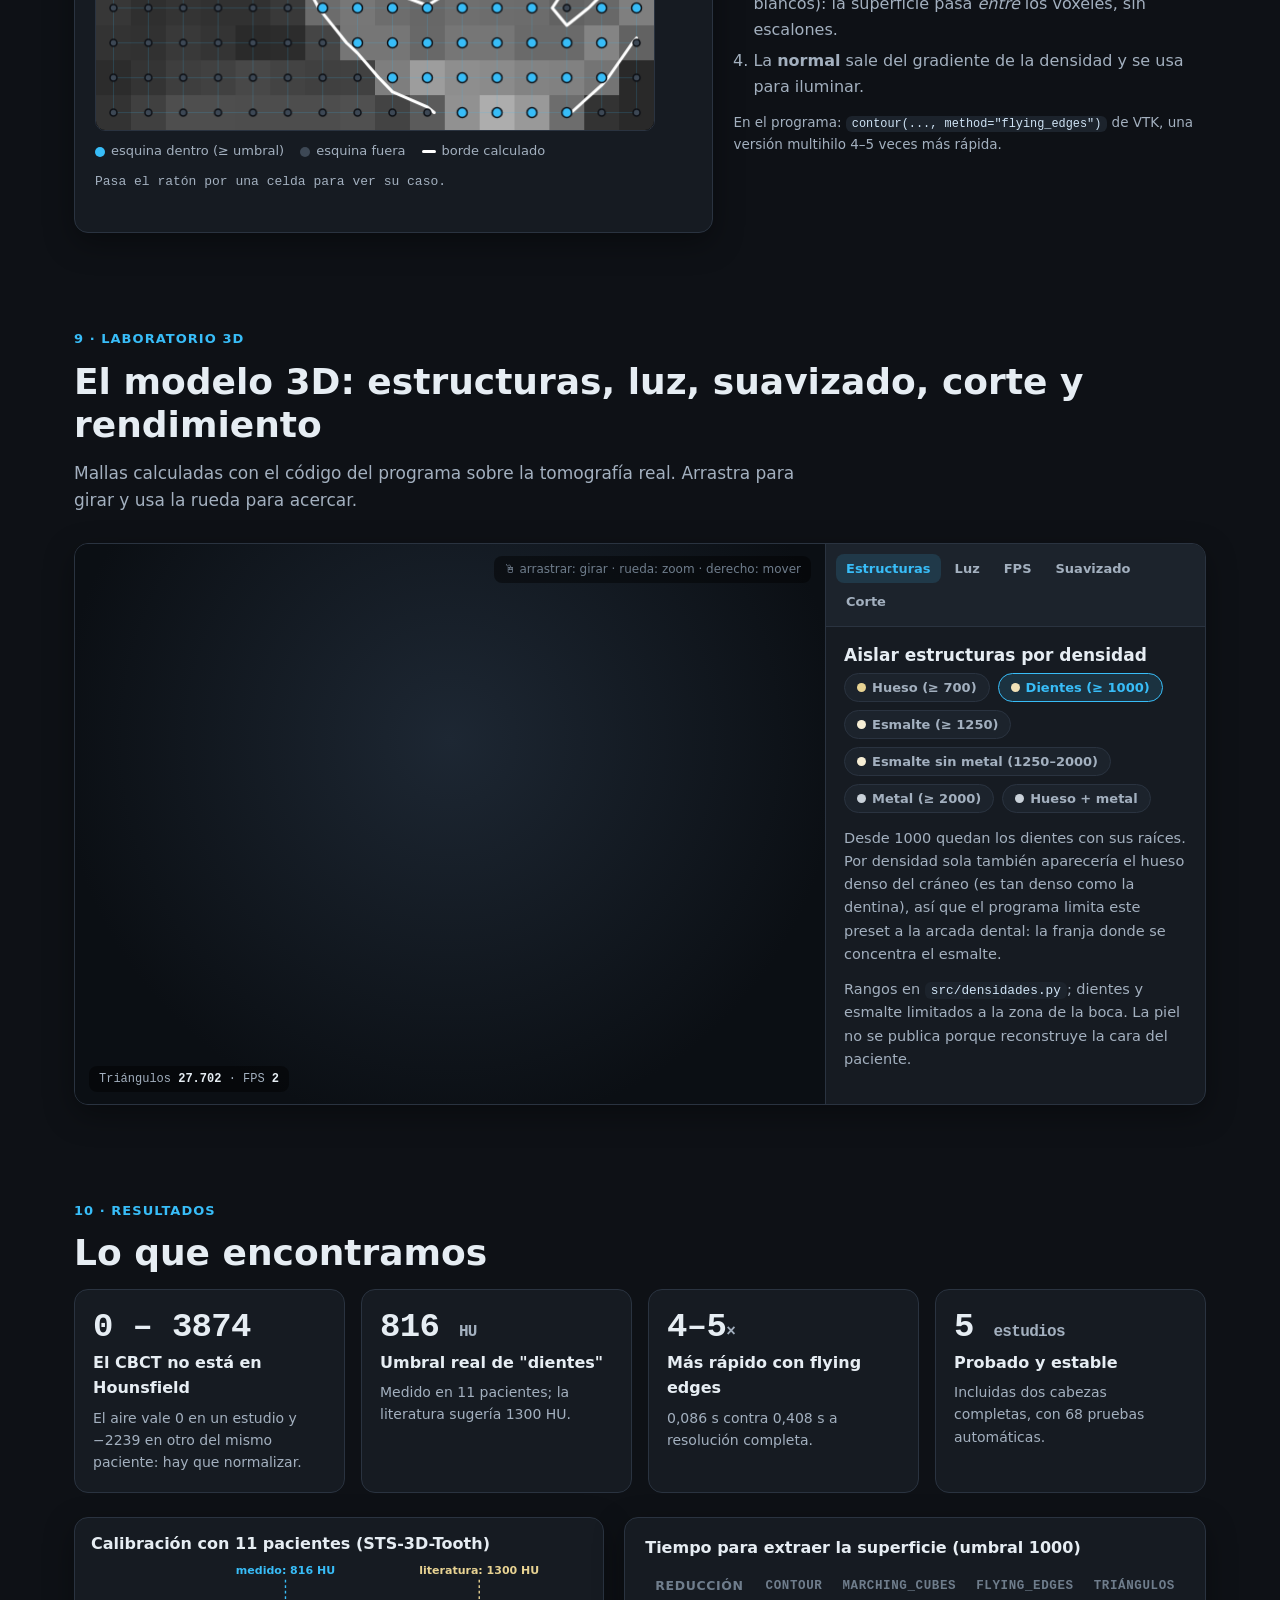
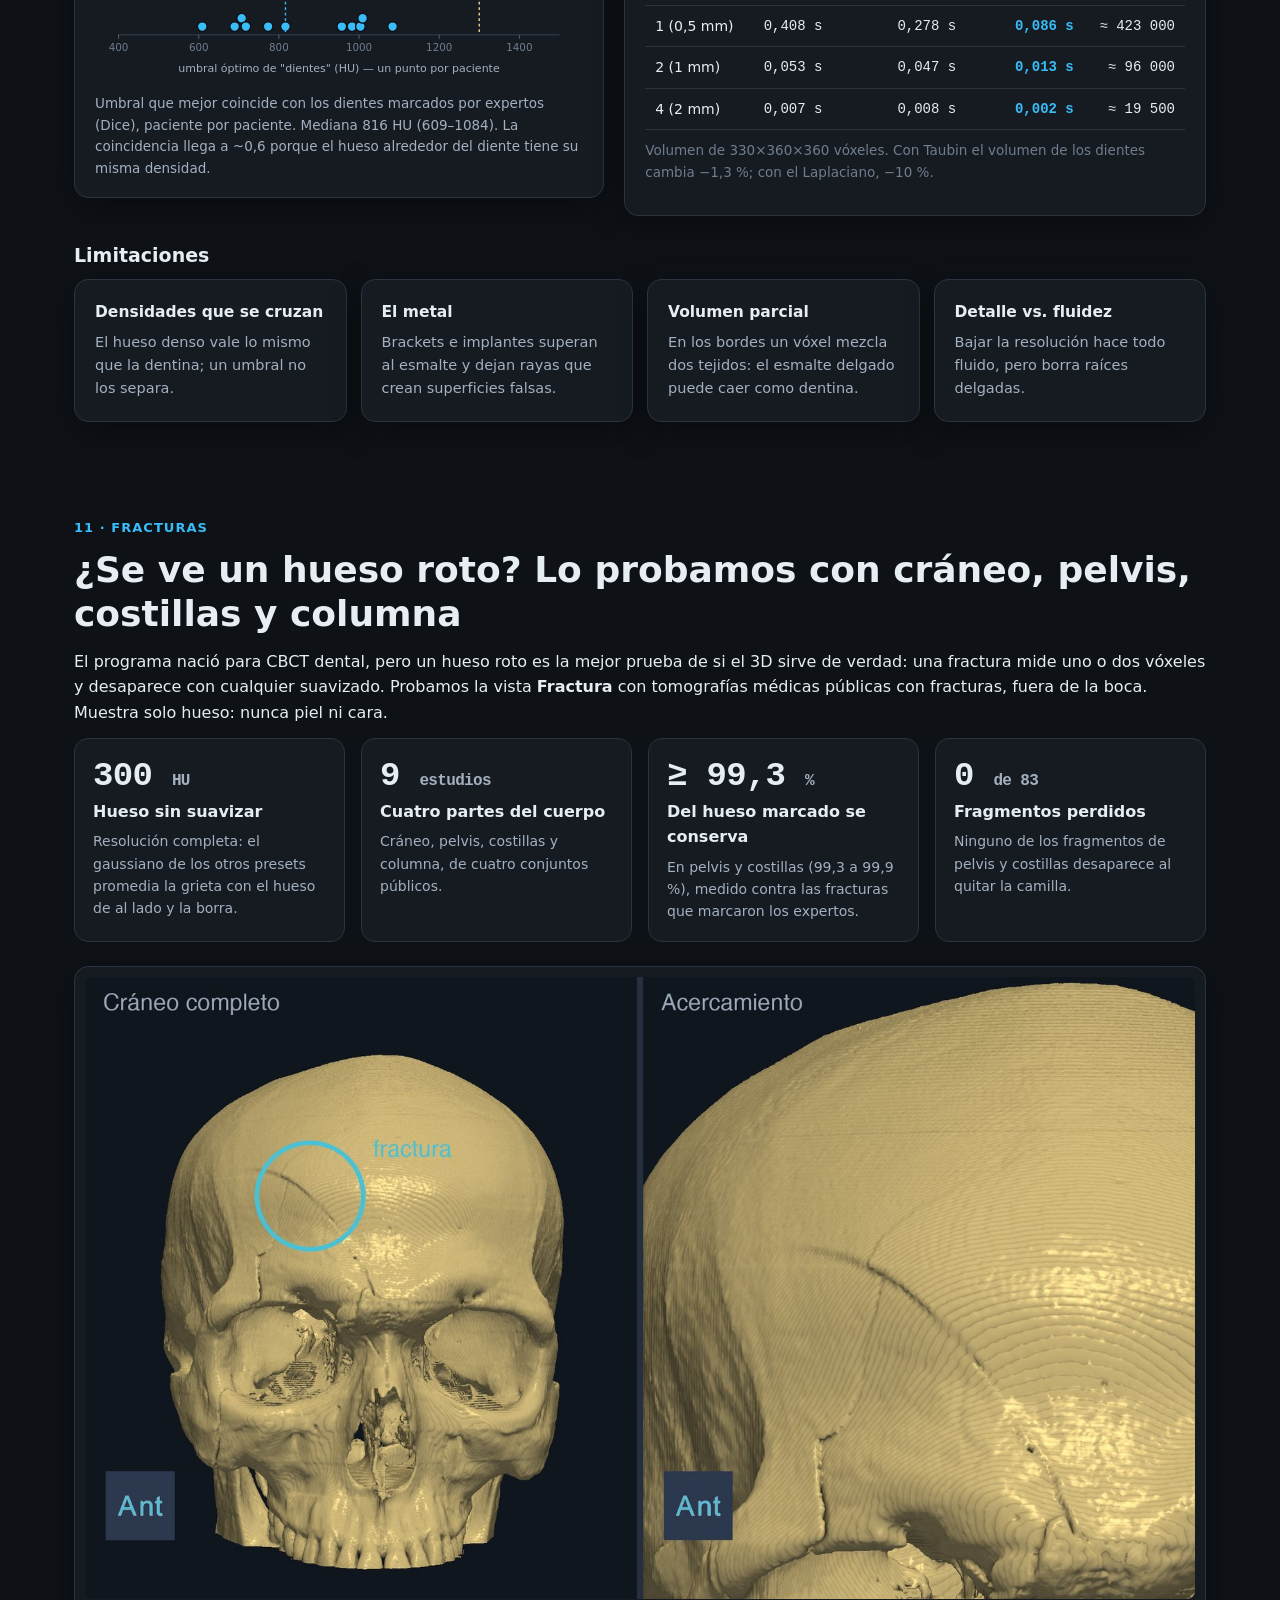
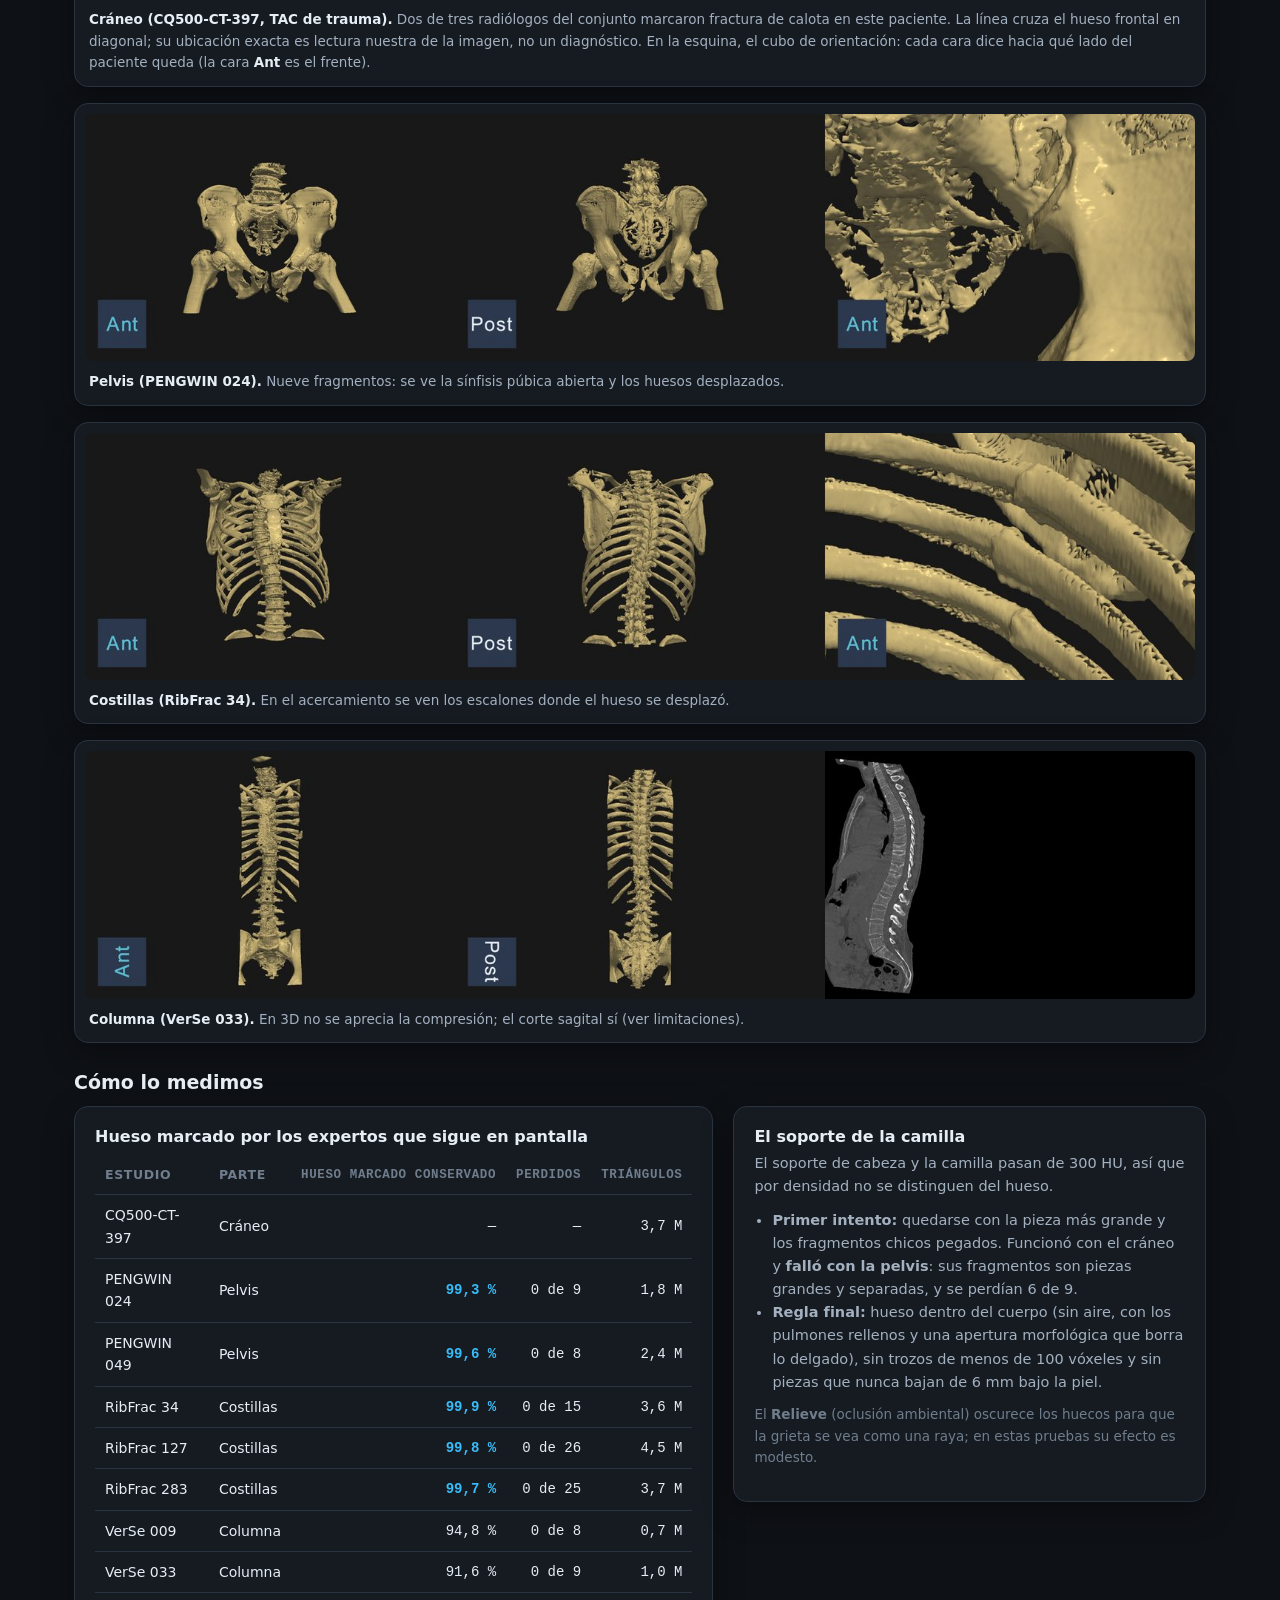
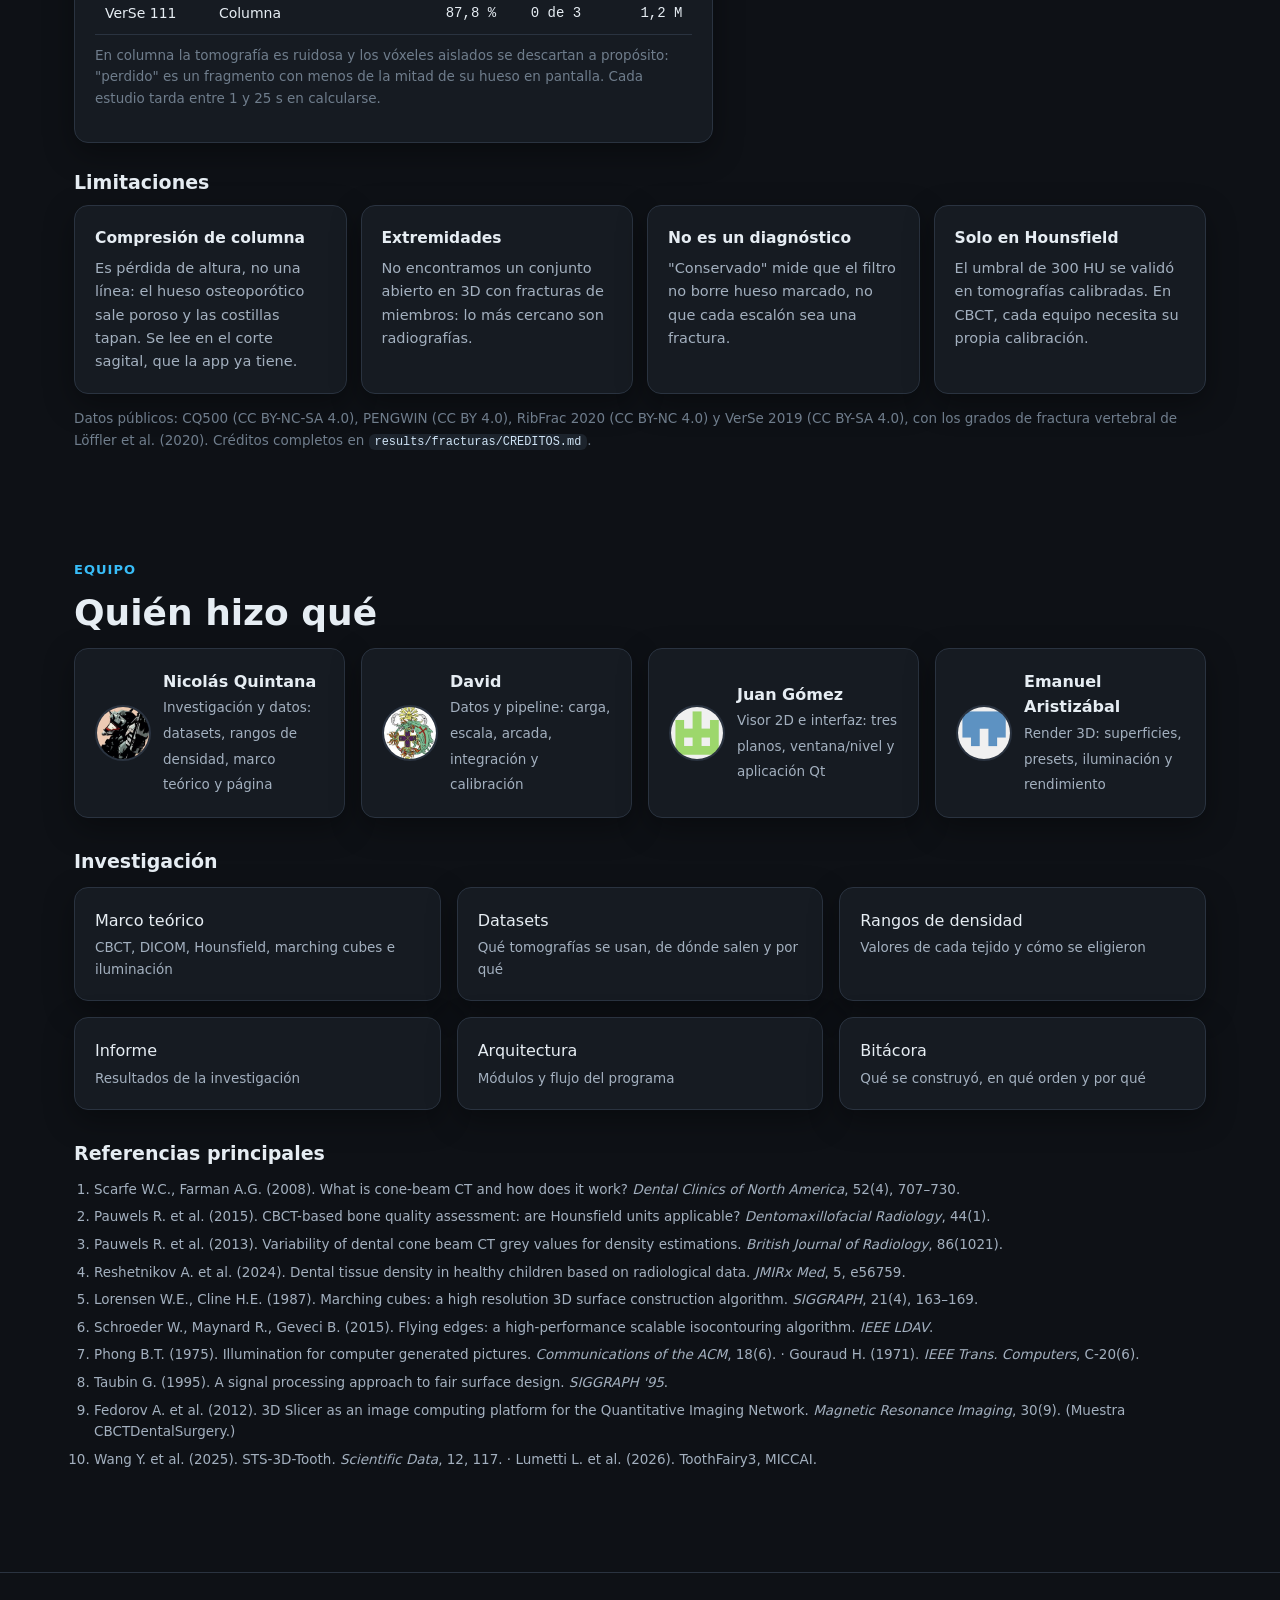
==== commit f9f791f4: "feat(web): sección 11 · Fracturas (cráneo, pelvis, costillas y columna) - web/index.html: sección co" ====
--- a/web/index.html
+++ b/web/index.html
@@ -26,6 +26,7 @@
     <li><a href="#malla">8 · Malla</a></li>
     <li><a href="#modelo">9 · 3D</a></li>
     <li><a href="#hallazgos">10 · Resultados</a></li>
+    <li><a href="#fracturas">11 · Fracturas</a></li>
     <li><a href="#equipo">Equipo</a></li>
   </ul>
   <a class="github" href="https://github.com/69kingDavid69/radiografias-visual-computing" aria-label="Repositorio en GitHub">
@@ -636,6 +637,89 @@
   </div>
 </section>
 
+<!-- ============ 11. FRACTURAS ============ -->
+<section id="fracturas">
+  <div class="contenedor">
+    <div class="eyebrow">11 · Fracturas</div>
+    <h2 class="titulo-seccion">¿Se ve un hueso roto? Lo probamos con cráneo, pelvis, costillas y columna</h2>
+    <p class="lead">El programa nació para CBCT dental, pero un hueso roto es la mejor prueba de si el 3D sirve de verdad:
+      una fractura mide uno o dos vóxeles y desaparece con cualquier suavizado. Probamos la vista <b>Fractura</b> con
+      tomografías médicas públicas con fracturas, fuera de la boca. Muestra solo hueso: nunca piel ni cara.</p>
+
+    <div class="rejilla-4">
+      <div class="cifra"><div class="valor">300 <small>HU</small></div><div class="que">Hueso sin suavizar</div><p>Resolución completa: el gaussiano de los otros presets promedia la grieta con el hueso de al lado y la borra.</p></div>
+      <div class="cifra"><div class="valor">9 <small>estudios</small></div><div class="que">Cuatro partes del cuerpo</div><p>Cráneo, pelvis, costillas y columna, de cuatro conjuntos públicos.</p></div>
+      <div class="cifra"><div class="valor">≥ 99,3 <small>%</small></div><div class="que">Del hueso marcado se conserva</div><p>En pelvis y costillas (99,3 a 99,9 %), medido contra las fracturas que marcaron los expertos.</p></div>
+      <div class="cifra"><div class="valor">0 <small>de 83</small></div><div class="que">Fragmentos perdidos</div><p>Ninguno de los fragmentos de pelvis y costillas desaparece al quitar la camilla.</p></div>
+    </div>
+
+    <figure class="tarjeta figura" style="margin-top:24px">
+      <img src="img/fractura_craneo.jpg" alt="Reconstrucción 3D de un cráneo con una línea de fractura que cruza el hueso frontal en diagonal: a la izquierda el cráneo completo con la fractura marcada con un círculo, a la derecha un acercamiento" width="1600" height="897" loading="lazy">
+      <figcaption><b>Cráneo (CQ500-CT-397, TAC de trauma).</b> Dos de tres radiólogos del conjunto marcaron fractura de calota en este paciente.
+        La línea cruza el hueso frontal en diagonal; su ubicación exacta es lectura nuestra de la imagen, no un diagnóstico.
+        En la esquina, el cubo de orientación: cada cara dice hacia qué lado del paciente queda (la cara <b>Ant</b> es el frente).</figcaption>
+    </figure>
+
+    <div style="display:grid;gap:16px;margin-top:16px">
+      <figure class="tarjeta figura" style="margin:0">
+        <img src="img/fractura_pelvis.jpg" alt="Pelvis con fractura vista por delante y por detrás" width="1500" height="334" loading="lazy">
+        <figcaption><b>Pelvis (PENGWIN 024).</b> Nueve fragmentos: se ve la sínfisis púbica abierta y los huesos desplazados.</figcaption>
+      </figure>
+      <figure class="tarjeta figura" style="margin:0">
+        <img src="img/fractura_costillas.jpg" alt="Caja torácica con costillas fracturadas vista por delante, por detrás y en un acercamiento" width="1500" height="334" loading="lazy">
+        <figcaption><b>Costillas (RibFrac 34).</b> En el acercamiento se ven los escalones donde el hueso se desplazó.</figcaption>
+      </figure>
+      <figure class="tarjeta figura" style="margin:0">
+        <img src="img/fractura_columna.jpg" alt="Columna con fracturas vertebrales vista por delante, por detrás y en un corte sagital" width="1500" height="334" loading="lazy">
+        <figcaption><b>Columna (VerSe 033).</b> En 3D no se aprecia la compresión; el corte sagital sí (ver limitaciones).</figcaption>
+      </figure>
+    </div>
+
+    <h3 style="margin:28px 0 12px;font-size:19px">Cómo lo medimos</h3>
+    <div class="rejilla-2">
+      <div class="tarjeta">
+        <h3 style="font-size:16px;margin-bottom:10px">Hueso marcado por los expertos que sigue en pantalla</h3>
+        <div class="tabla-scroll">
+        <table>
+          <thead><tr><th>Estudio</th><th>Parte</th><th class="num">Hueso marcado conservado</th><th class="num">Perdidos</th><th class="num">Triángulos</th></tr></thead>
+          <tbody>
+            <tr><td>CQ500-CT-397</td><td>Cráneo</td><td class="num">—</td><td class="num">—</td><td class="num">3,7 M</td></tr>
+            <tr><td>PENGWIN 024</td><td>Pelvis</td><td class="num"><span class="mejor">99,3 %</span></td><td class="num">0 de 9</td><td class="num">1,8 M</td></tr>
+            <tr><td>PENGWIN 049</td><td>Pelvis</td><td class="num"><span class="mejor">99,6 %</span></td><td class="num">0 de 8</td><td class="num">2,4 M</td></tr>
+            <tr><td>RibFrac 34</td><td>Costillas</td><td class="num"><span class="mejor">99,9 %</span></td><td class="num">0 de 15</td><td class="num">3,6 M</td></tr>
+            <tr><td>RibFrac 127</td><td>Costillas</td><td class="num"><span class="mejor">99,8 %</span></td><td class="num">0 de 26</td><td class="num">4,5 M</td></tr>
+            <tr><td>RibFrac 283</td><td>Costillas</td><td class="num"><span class="mejor">99,7 %</span></td><td class="num">0 de 25</td><td class="num">3,7 M</td></tr>
+            <tr><td>VerSe 009</td><td>Columna</td><td class="num">94,8 %</td><td class="num">0 de 8</td><td class="num">0,7 M</td></tr>
+            <tr><td>VerSe 033</td><td>Columna</td><td class="num">91,6 %</td><td class="num">0 de 9</td><td class="num">1,0 M</td></tr>
+            <tr><td>VerSe 111</td><td>Columna</td><td class="num">87,8 %</td><td class="num">0 de 3</td><td class="num">1,2 M</td></tr>
+          </tbody>
+        </table>
+        </div>
+        <p class="nota" style="margin-top:10px">En columna la tomografía es ruidosa y los vóxeles aislados se descartan a propósito: "perdido" es un fragmento con menos de la mitad de su hueso en pantalla. Cada estudio tarda entre 1 y 25 s en calcularse.</p>
+      </div>
+      <div class="tarjeta">
+        <h3 style="font-size:16px;margin-bottom:6px">El soporte de la camilla</h3>
+        <p style="margin:0 0 10px;color:var(--ink-2);font-size:14.5px">El soporte de cabeza y la camilla pasan de 300 HU, así que por densidad no se distinguen del hueso.</p>
+        <ul style="margin:0;padding-left:18px;color:var(--ink-2);font-size:14.5px">
+          <li><b>Primer intento:</b> quedarse con la pieza más grande y los fragmentos chicos pegados. Funcionó con el cráneo y <b>falló con la pelvis</b>: sus fragmentos son piezas grandes y separadas, y se perdían 6 de 9.</li>
+          <li><b>Regla final:</b> hueso dentro del cuerpo (sin aire, con los pulmones rellenos y una apertura morfológica que borra lo delgado), sin trozos de menos de 100 vóxeles y sin piezas que nunca bajan de 6 mm bajo la piel.</li>
+        </ul>
+        <p class="nota" style="margin-top:10px">El <b>Relieve</b> (oclusión ambiental) oscurece los huecos para que la grieta se vea como una raya; en estas pruebas su efecto es modesto.</p>
+      </div>
+    </div>
+
+    <h3 style="margin:28px 0 12px;font-size:19px">Limitaciones</h3>
+    <div class="lista-limites cuatro">
+      <div class="tarjeta"><h4>Compresión de columna</h4><p>Es pérdida de altura, no una línea: el hueso osteoporótico sale poroso y las costillas tapan. Se lee en el corte sagital, que la app ya tiene.</p></div>
+      <div class="tarjeta"><h4>Extremidades</h4><p>No encontramos un conjunto abierto en 3D con fracturas de miembros: lo más cercano son radiografías.</p></div>
+      <div class="tarjeta"><h4>No es un diagnóstico</h4><p>"Conservado" mide que el filtro no borre hueso marcado, no que cada escalón sea una fractura.</p></div>
+      <div class="tarjeta"><h4>Solo en Hounsfield</h4><p>El umbral de 300 HU se validó en tomografías calibradas. En CBCT, cada equipo necesita su propia calibración.</p></div>
+    </div>
+    <p class="nota" style="margin-top:14px">Datos públicos: CQ500 (CC BY-NC-SA 4.0), PENGWIN (CC BY 4.0), RibFrac 2020 (CC BY-NC 4.0) y VerSe 2019 (CC BY-SA 4.0), con los
+      grados de fractura vertebral de Löffler et al. (2020). Créditos completos en <code>results/fracturas/CREDITOS.md</code>.</p>
+  </div>
+</section>
+
 <!-- ============ EQUIPO, DOCUMENTOS Y REFERENCIAS ============ -->
 <section id="equipo">
   <div class="contenedor">
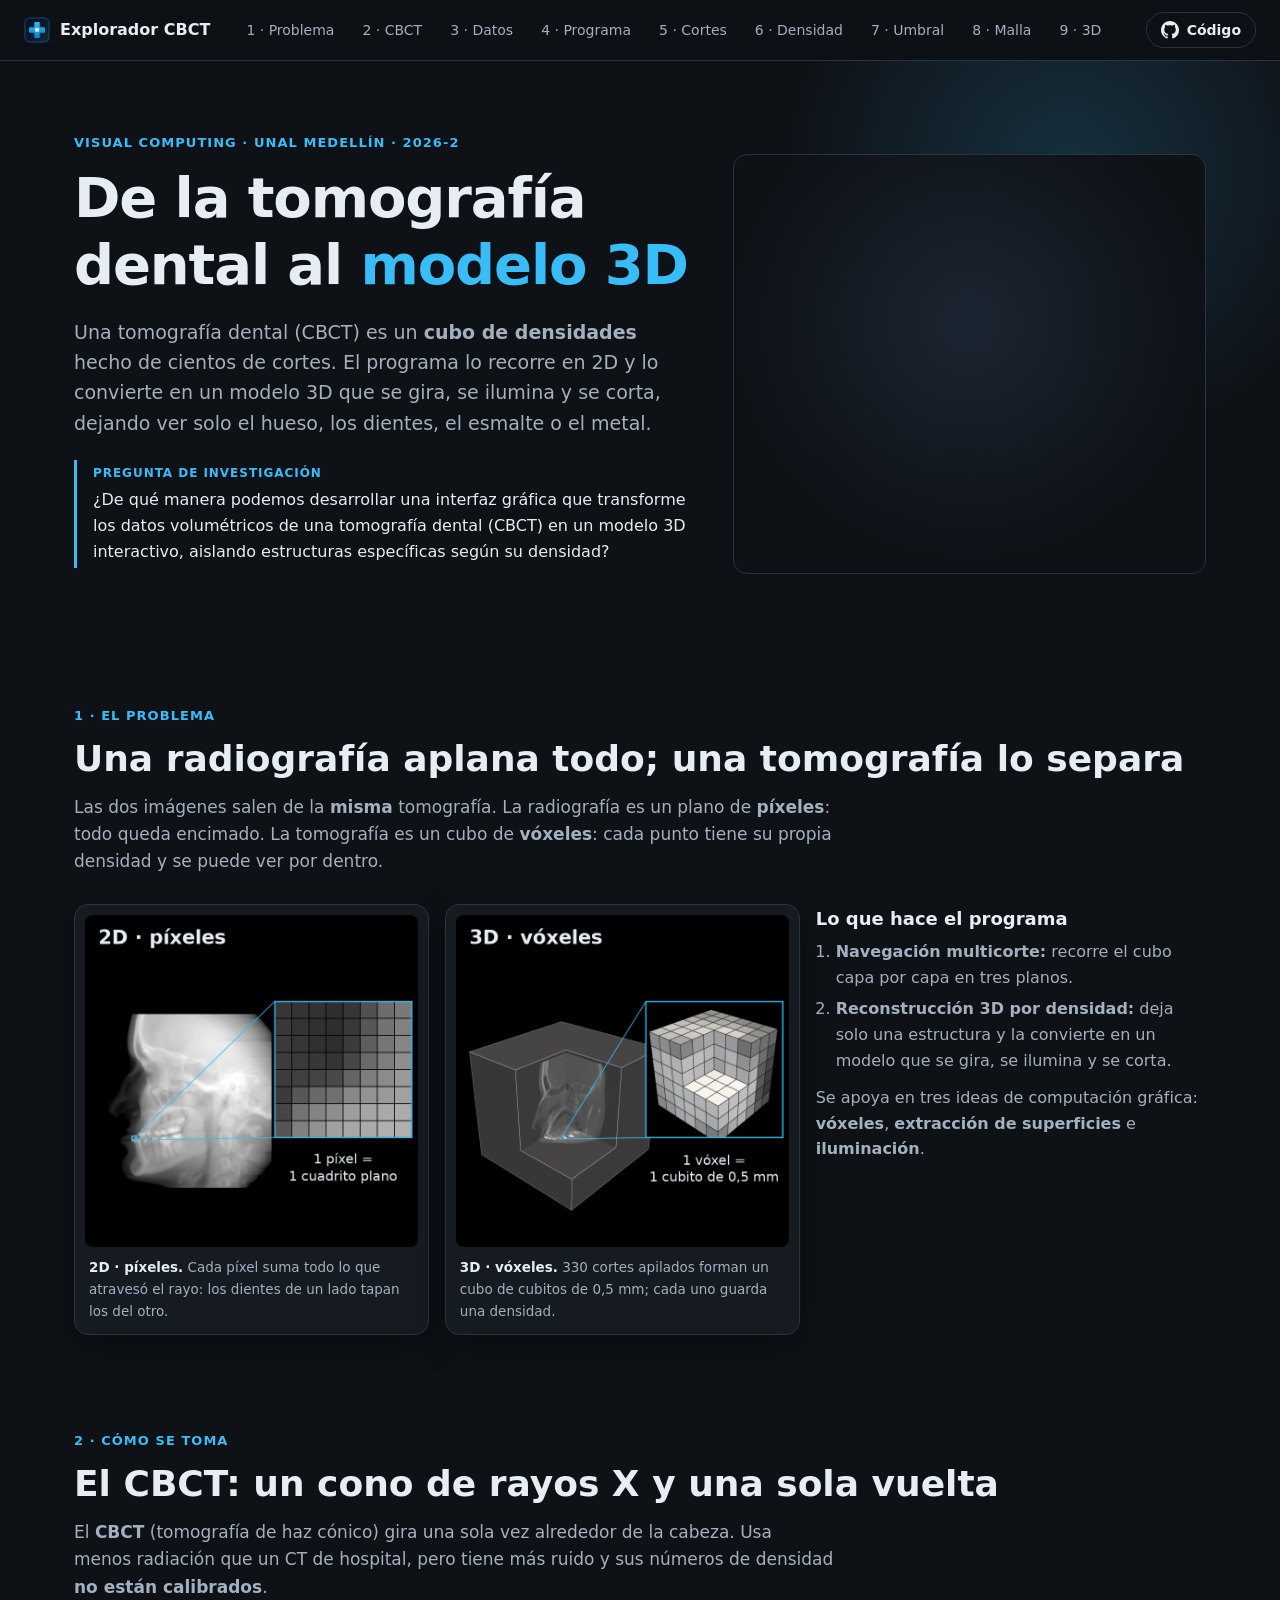
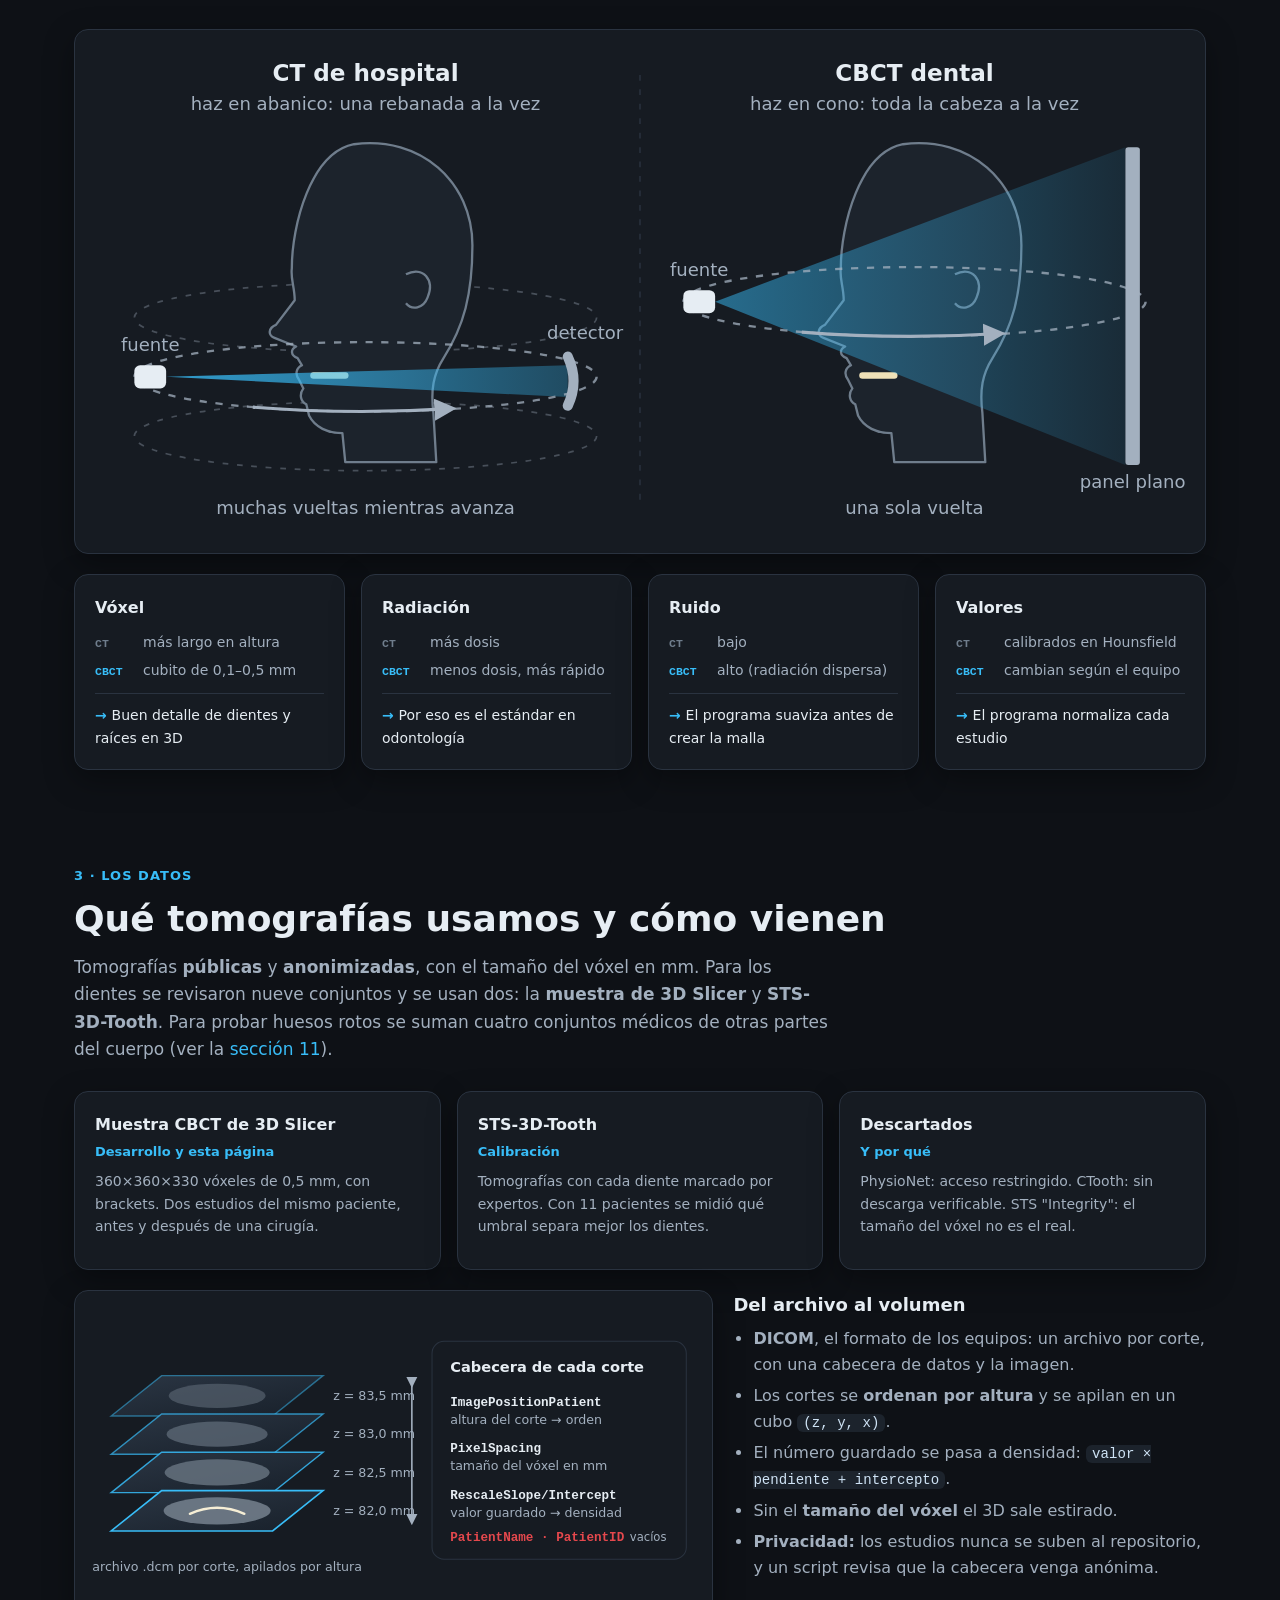
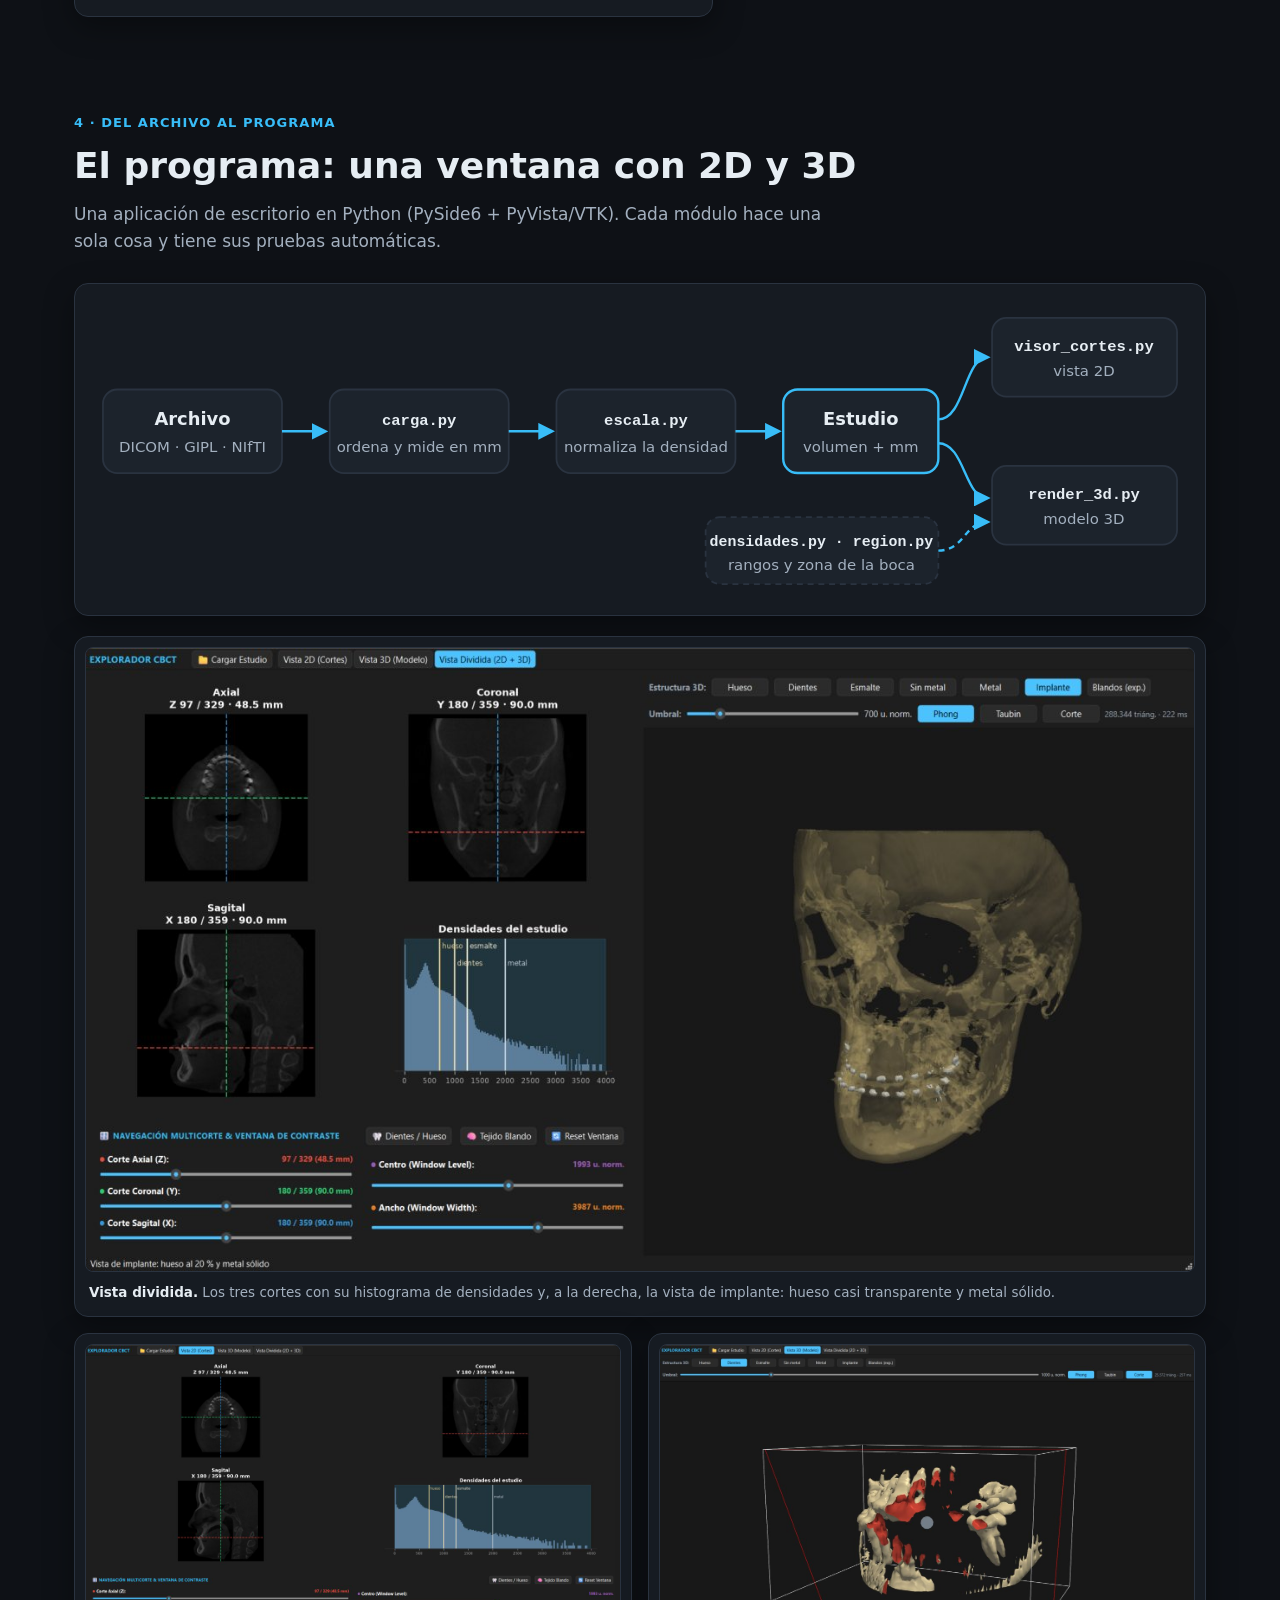
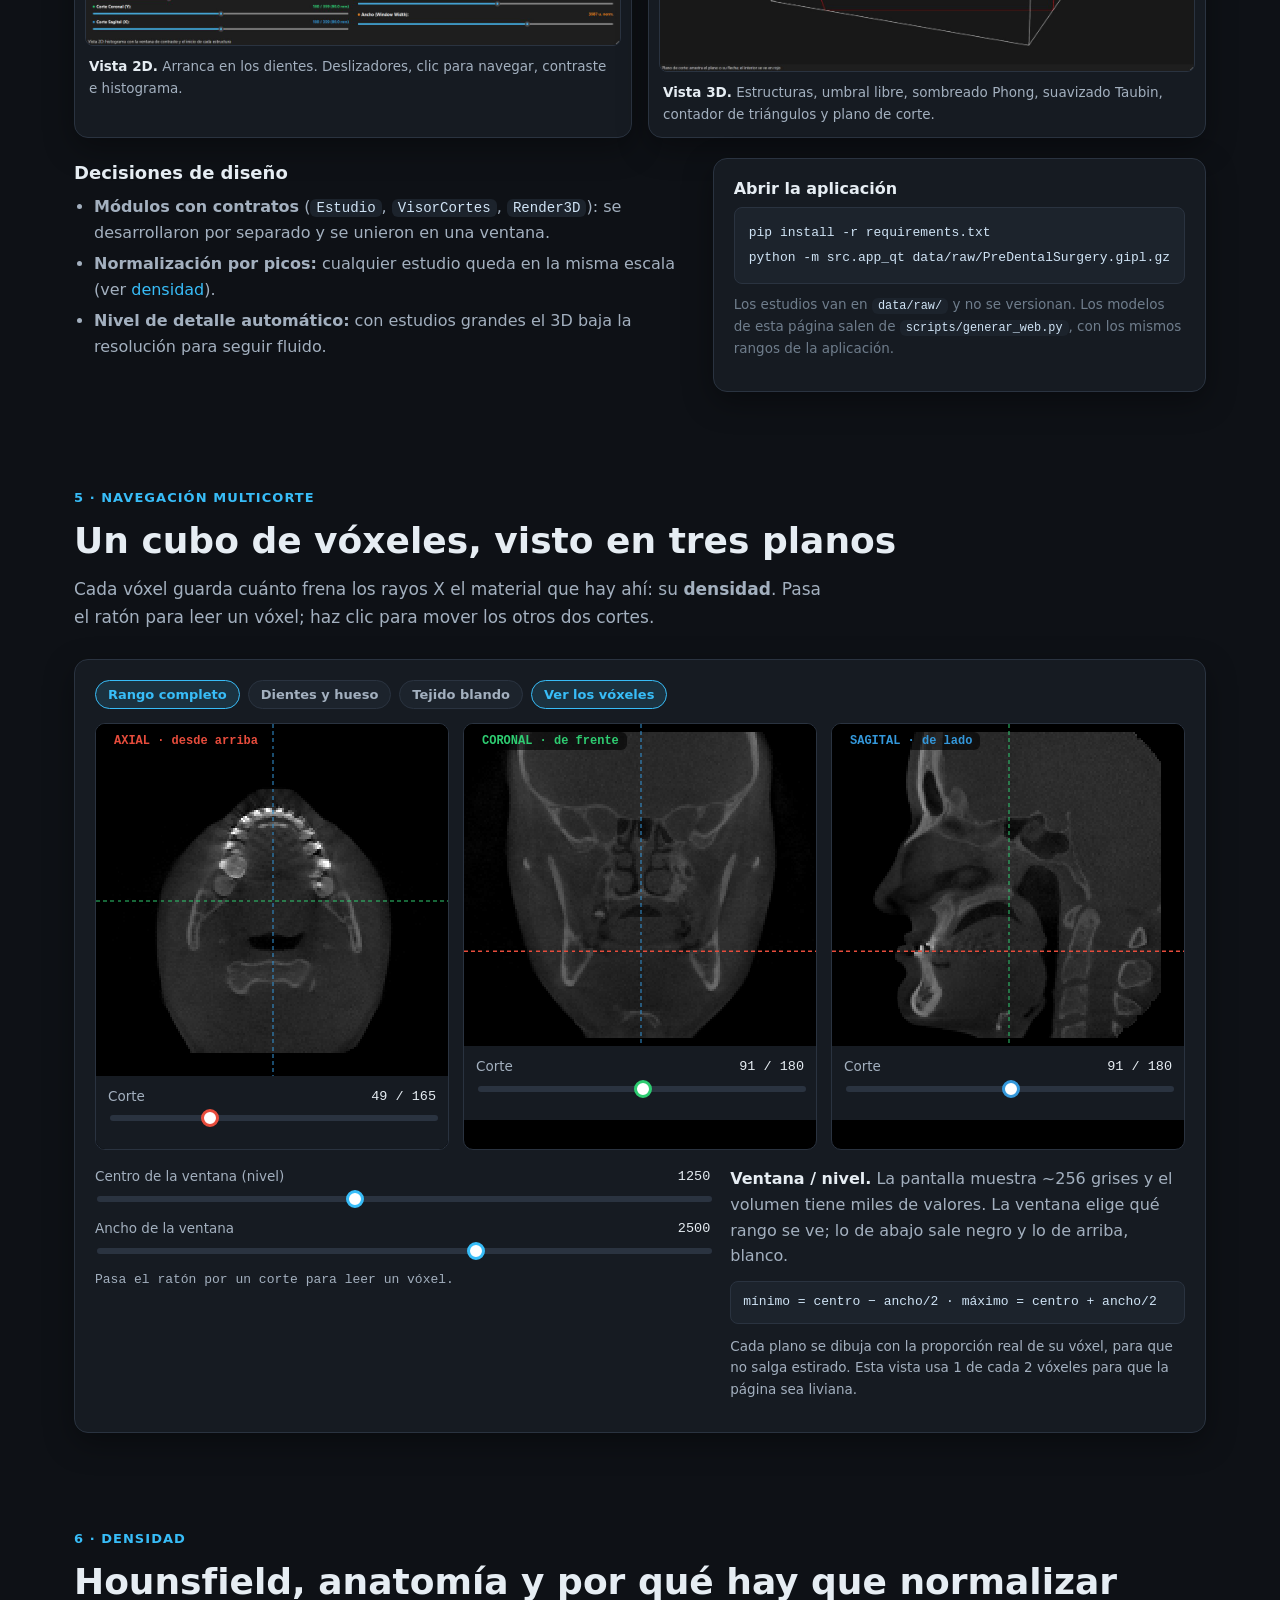
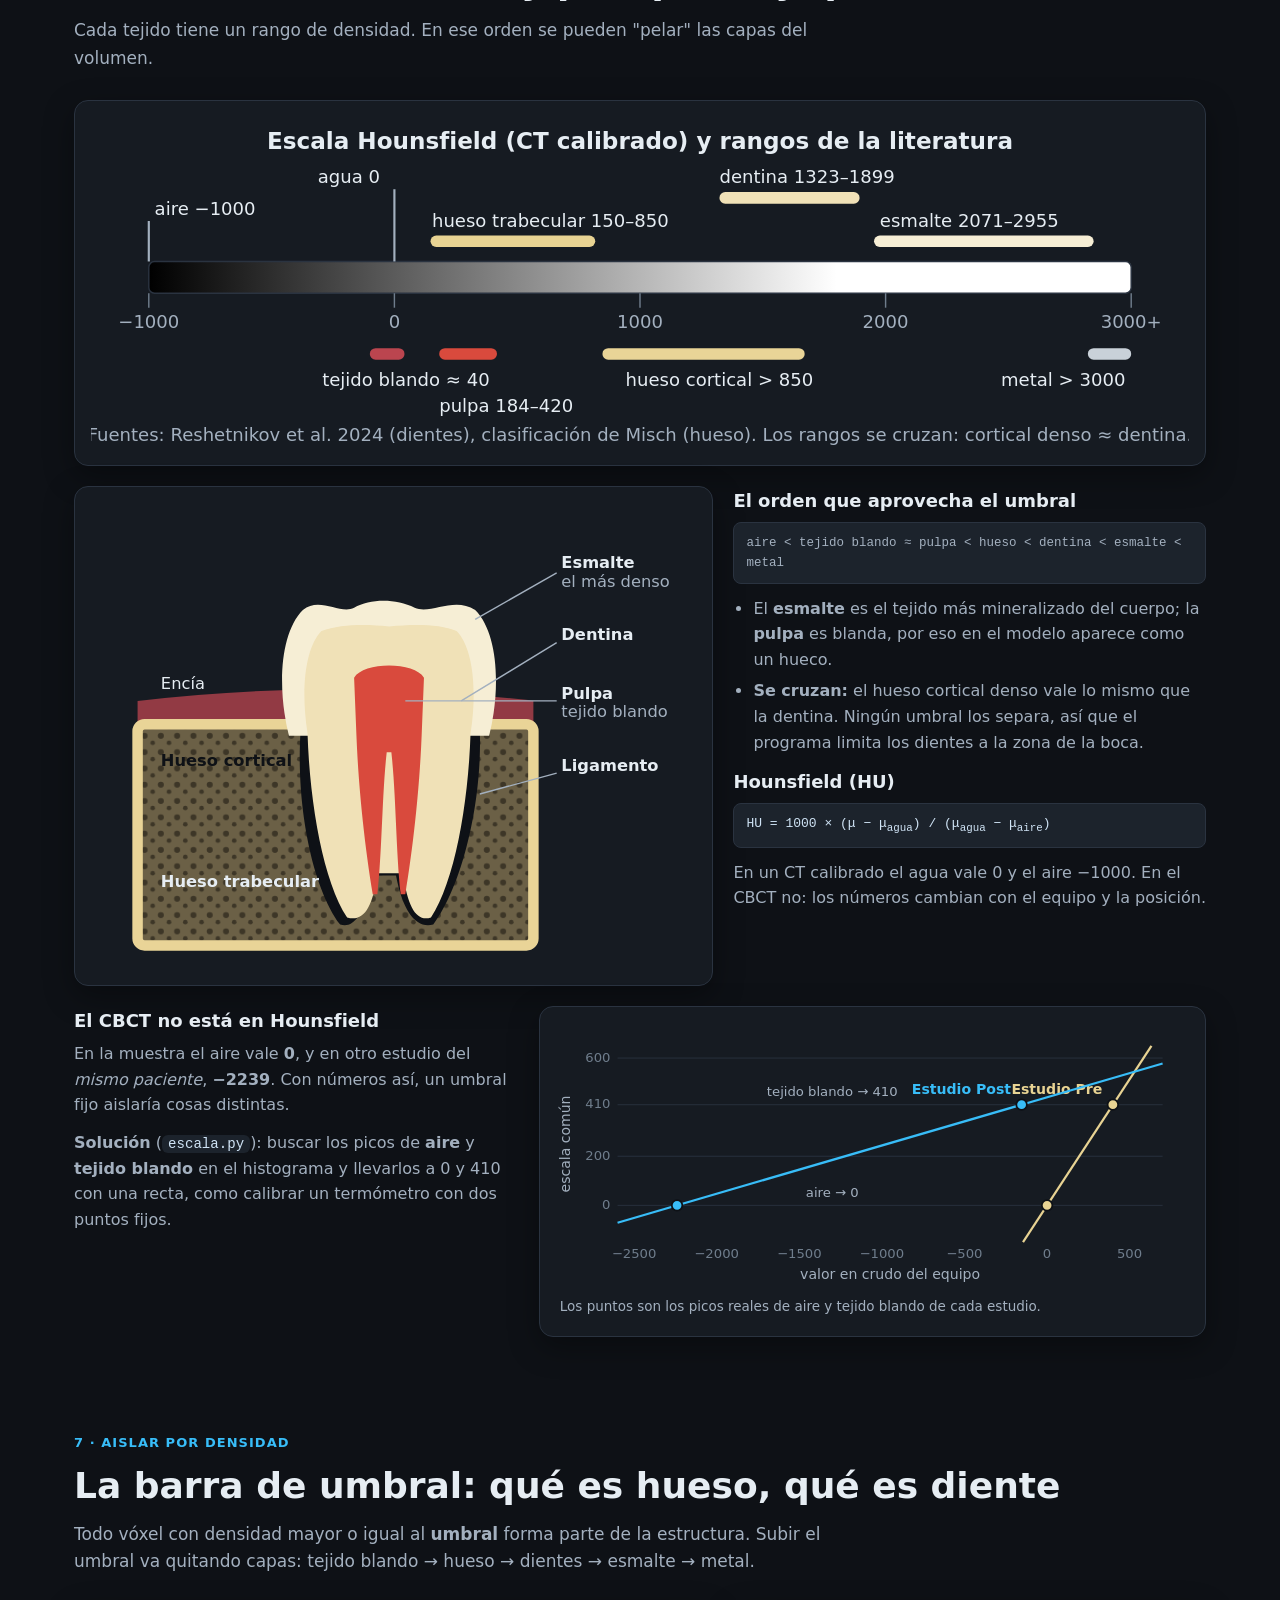
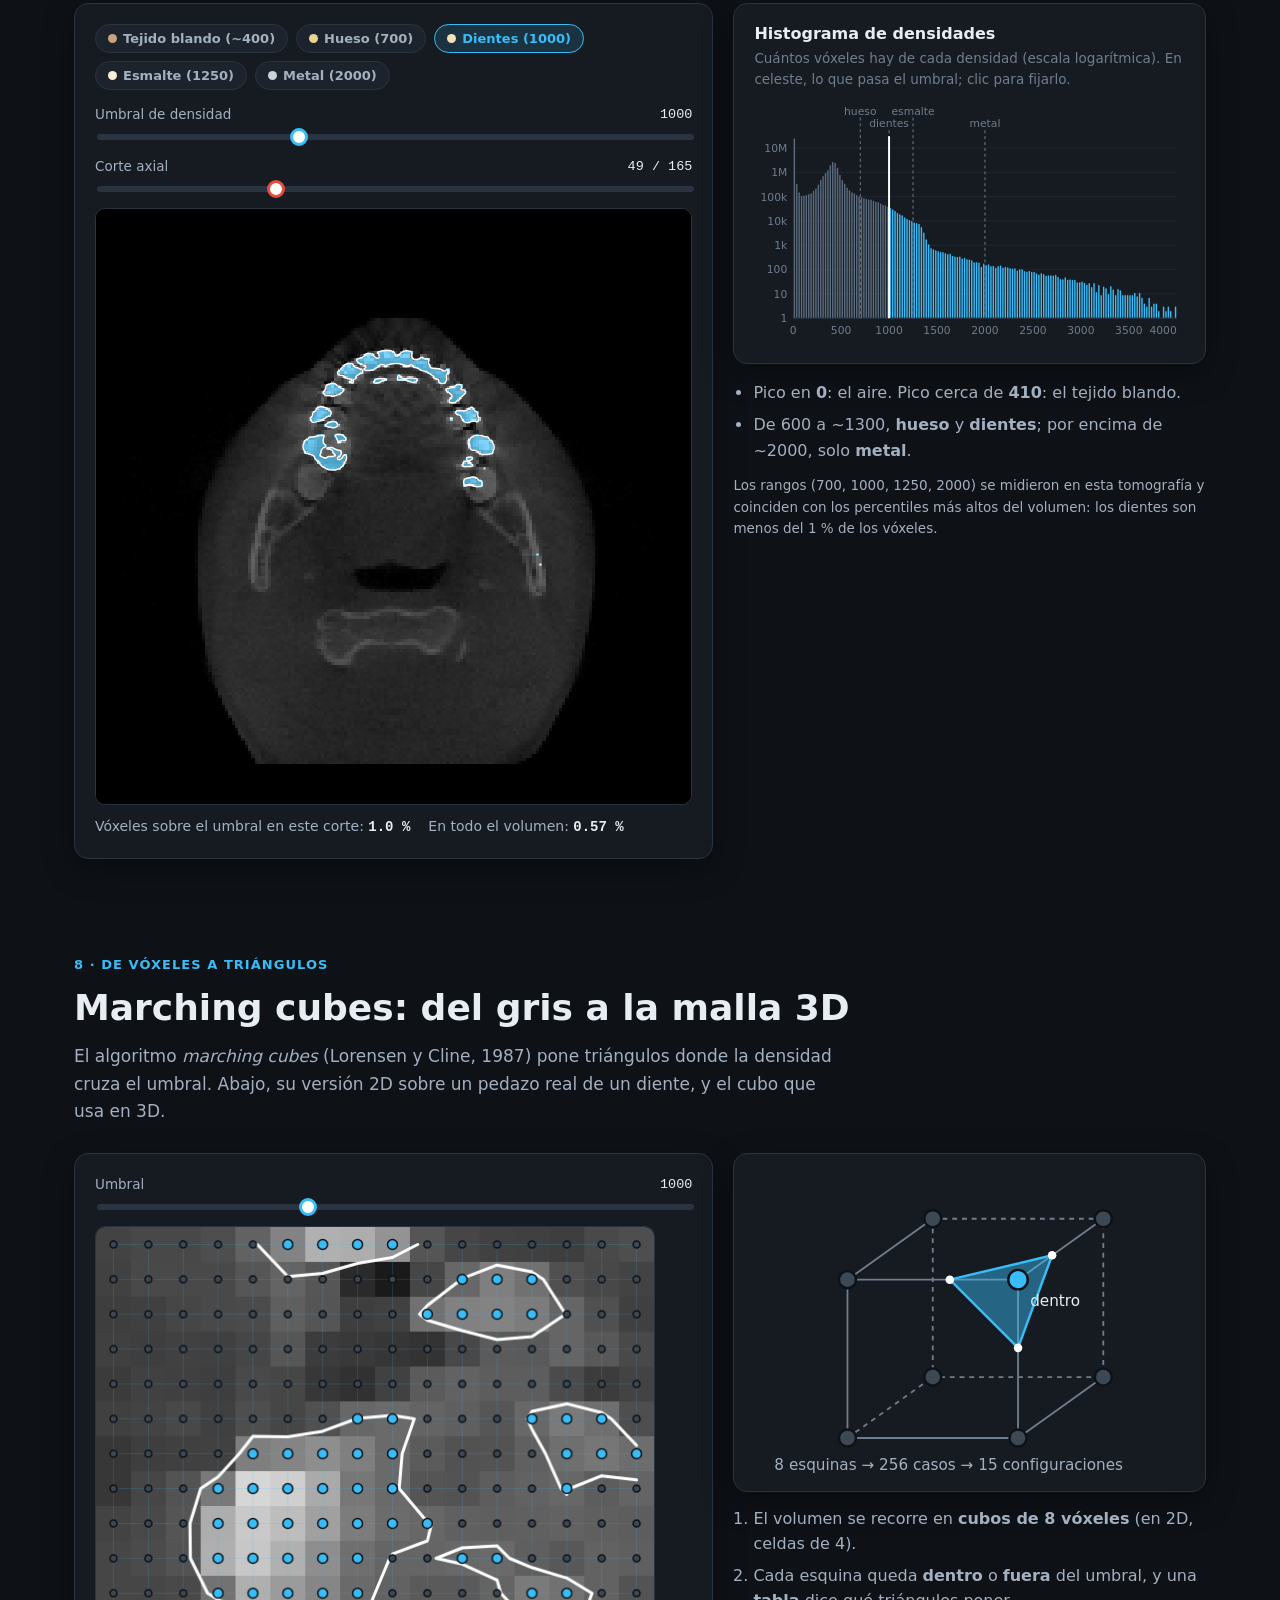
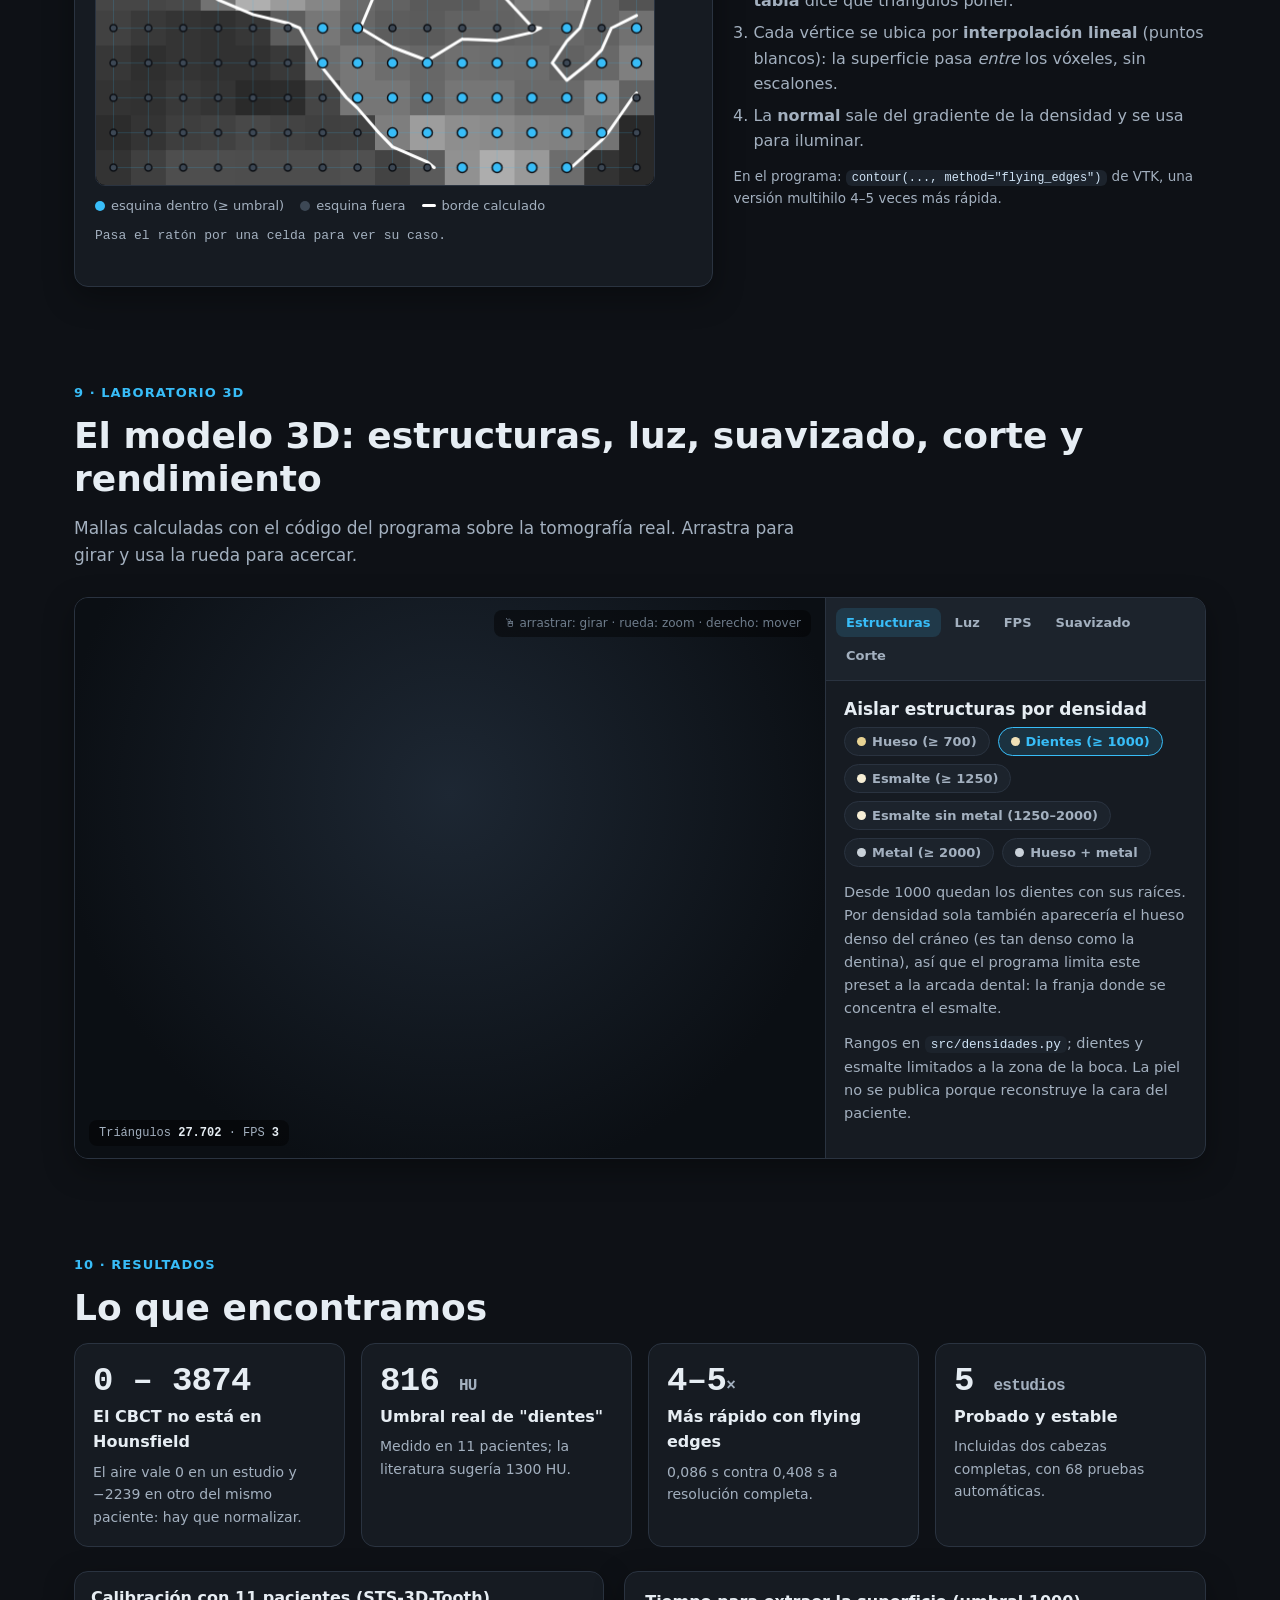
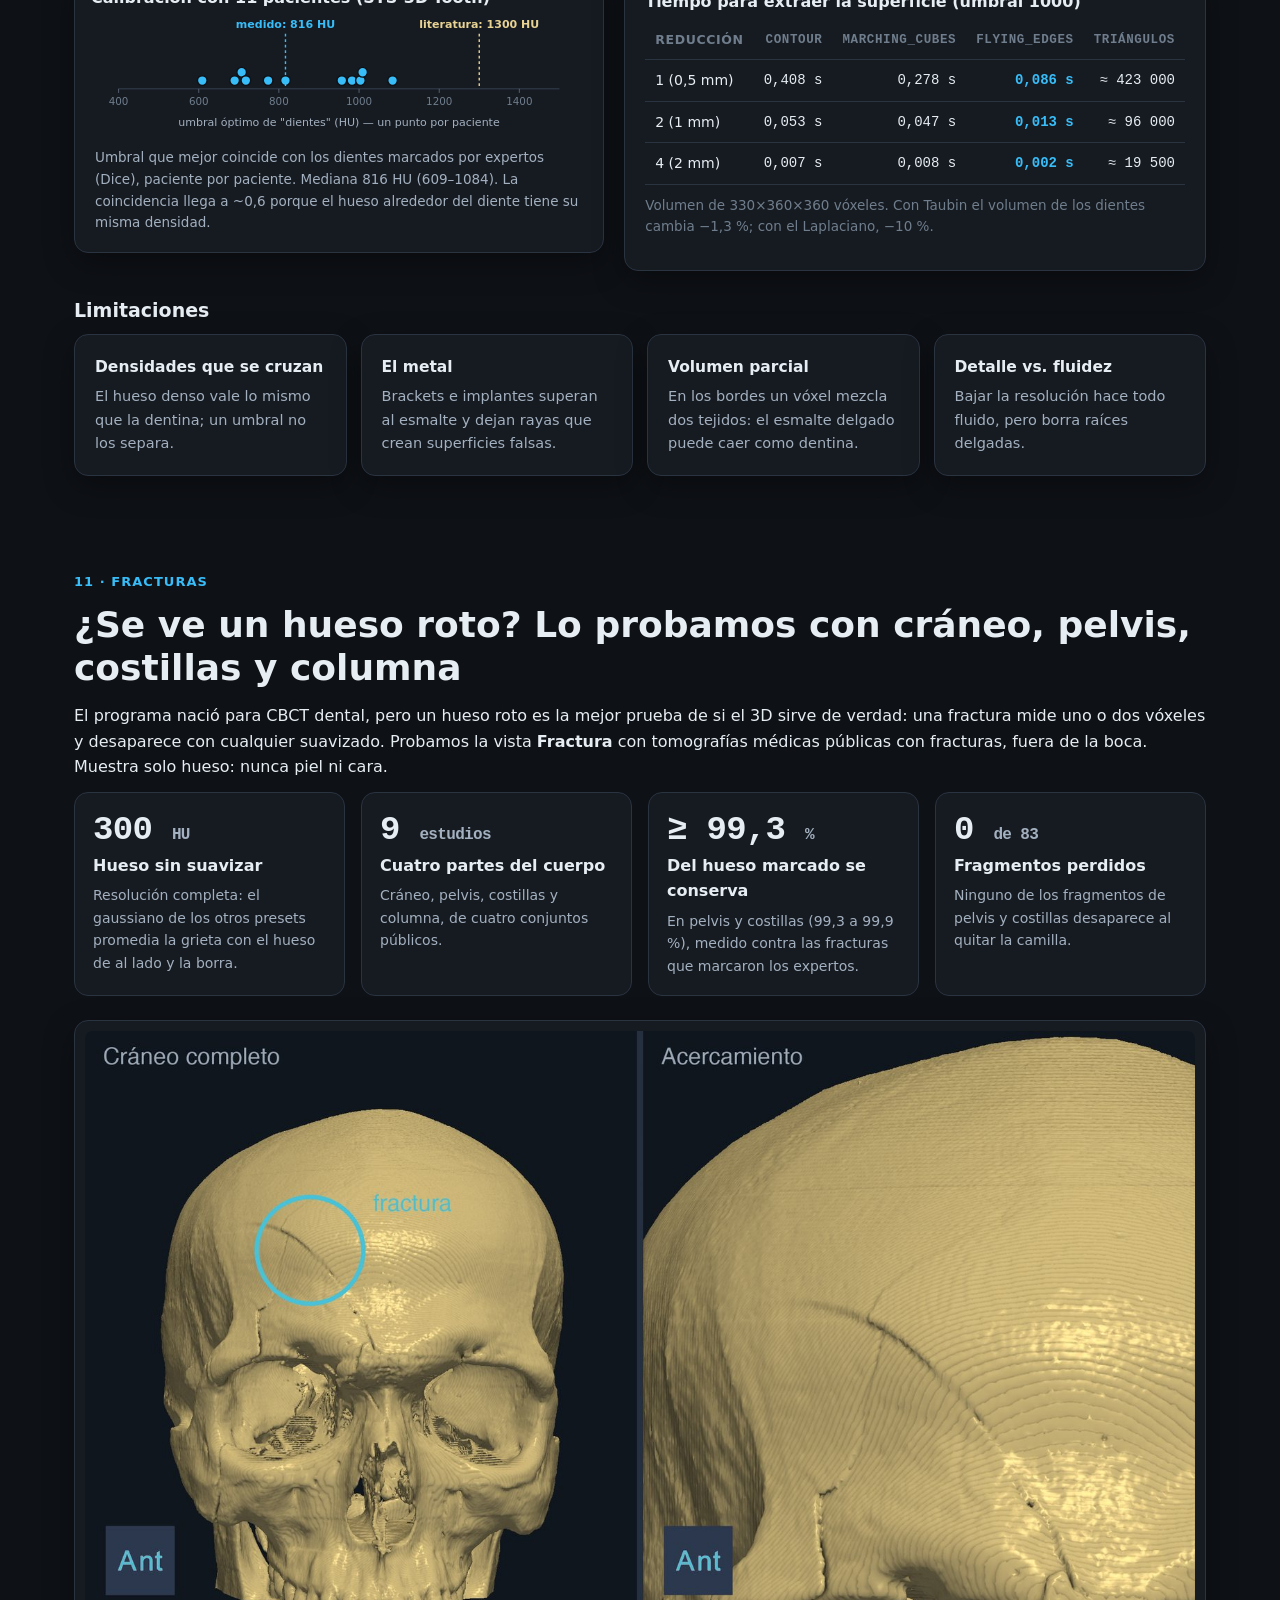
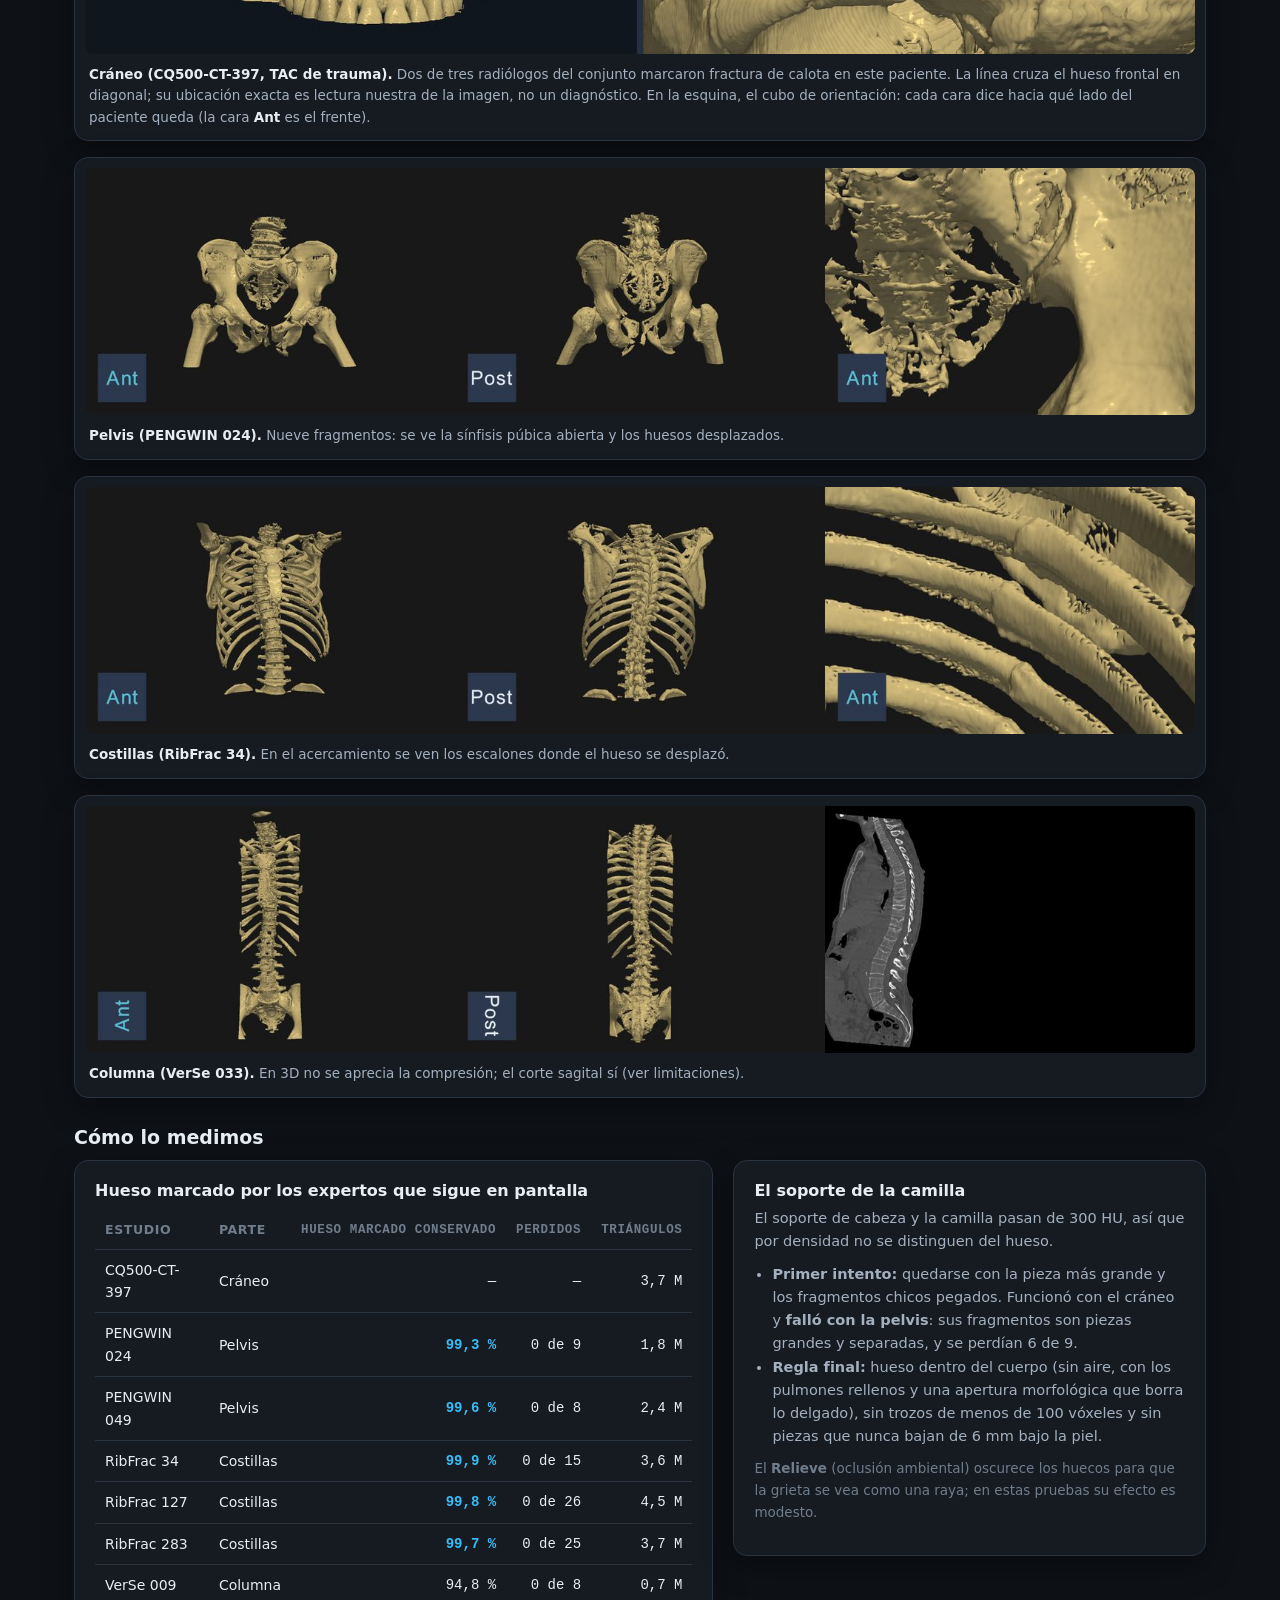
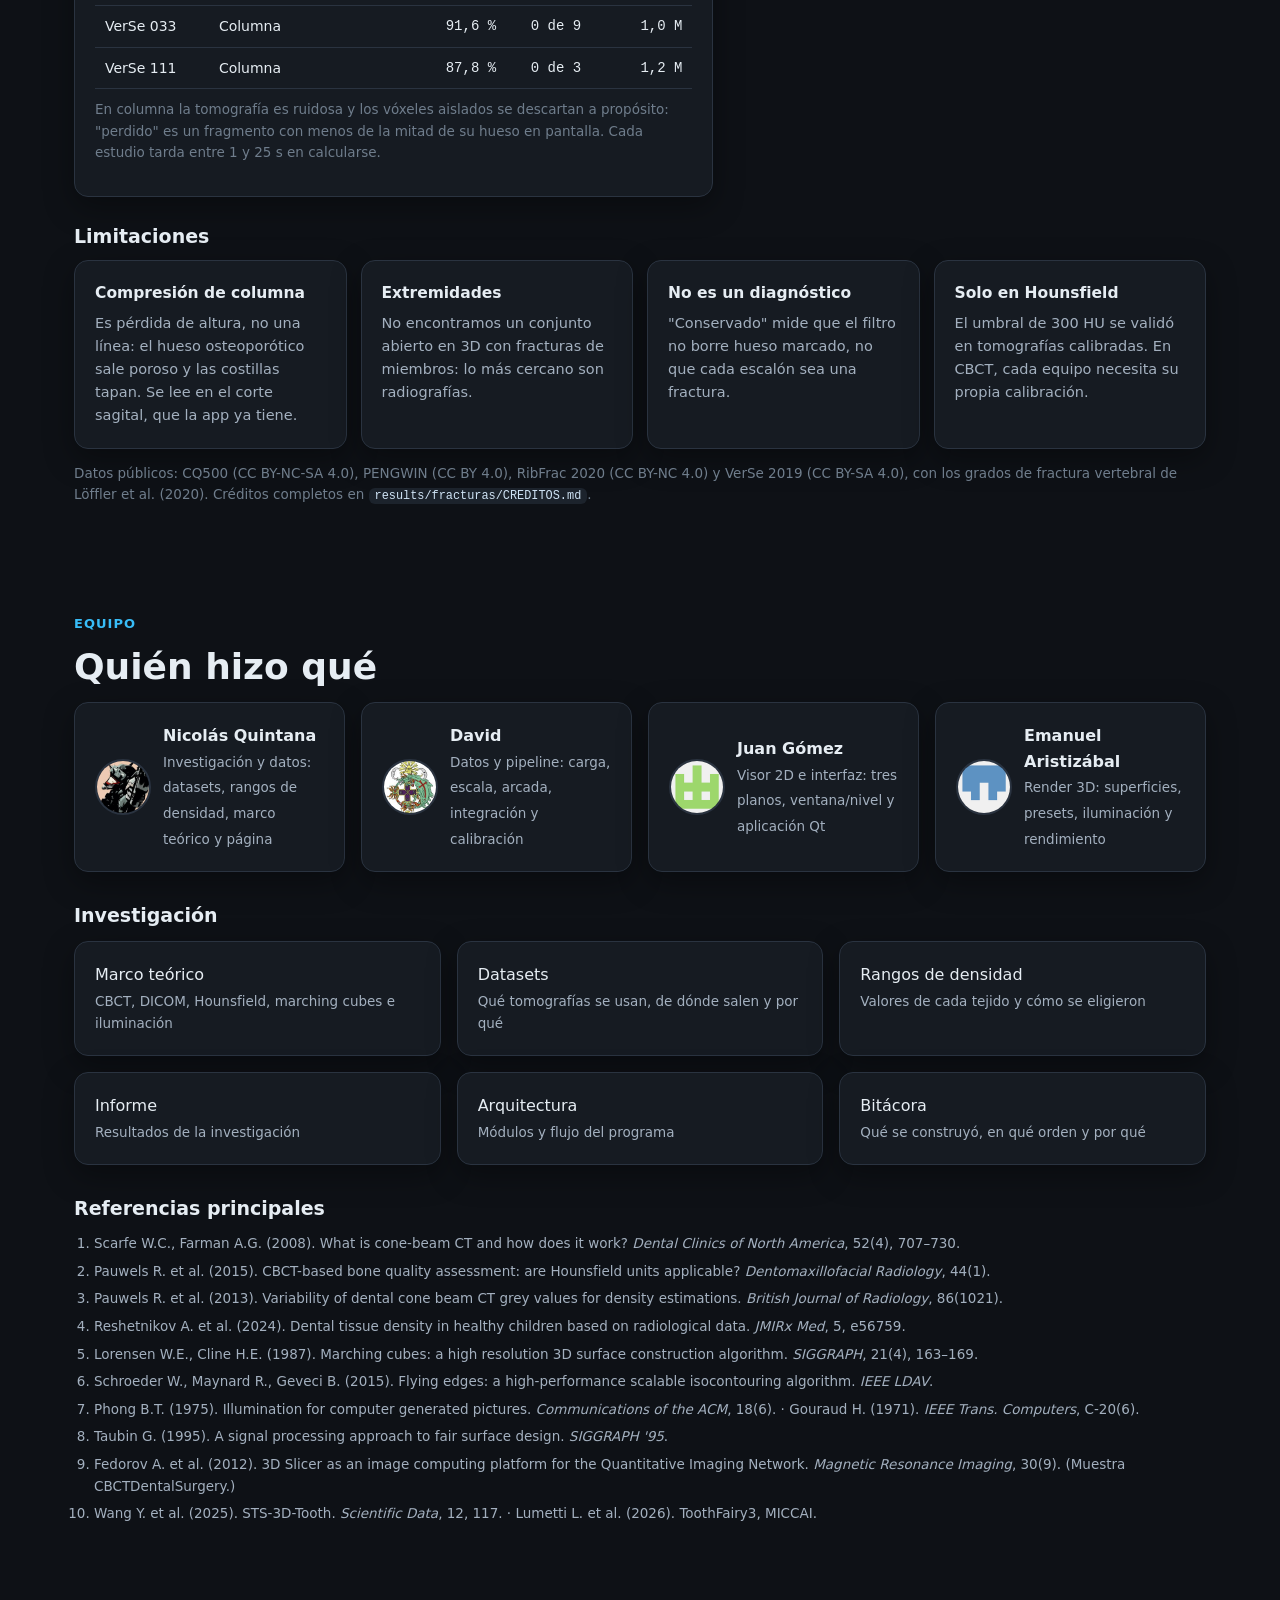
==== commit 69099bff: "fix(web): la sección de datos dice cuáles son los dos conjuntos dentales y menciona los de fractura " ====
--- a/web/index.html
+++ b/web/index.html
@@ -145,8 +145,10 @@
   <div class="contenedor">
     <div class="eyebrow">3 · Los datos</div>
     <h2 class="titulo-seccion">Qué tomografías usamos y cómo vienen</h2>
-    <p class="intro">Tomografías <b>dentales</b>, <b>públicas</b> y <b>anonimizadas</b>, con el tamaño del vóxel en mm.
-      De nueve conjuntos revisados, se usan dos.</p>
+    <p class="intro">Tomografías <b>públicas</b> y <b>anonimizadas</b>, con el tamaño del vóxel en mm.
+      Para los dientes se revisaron nueve conjuntos y se usan dos: la <b>muestra de 3D Slicer</b> y <b>STS-3D-Tooth</b>.
+      Para probar huesos rotos se suman cuatro conjuntos médicos de otras partes del cuerpo (ver la
+      <a href="#fracturas">sección 11</a>).</p>
     <div class="rejilla-3">
       <div class="tarjeta dataset"><h4>Muestra CBCT de 3D Slicer</h4><div class="uso">Desarrollo y esta página</div><p>360×360×330 vóxeles de 0,5 mm, con brackets. Dos estudios del mismo paciente, antes y después de una cirugía.</p></div>
       <div class="tarjeta dataset"><h4>STS-3D-Tooth</h4><div class="uso">Calibración</div><p>Tomografías con cada diente marcado por expertos. Con 11 pacientes se midió qué umbral separa mejor los dientes.</p></div>
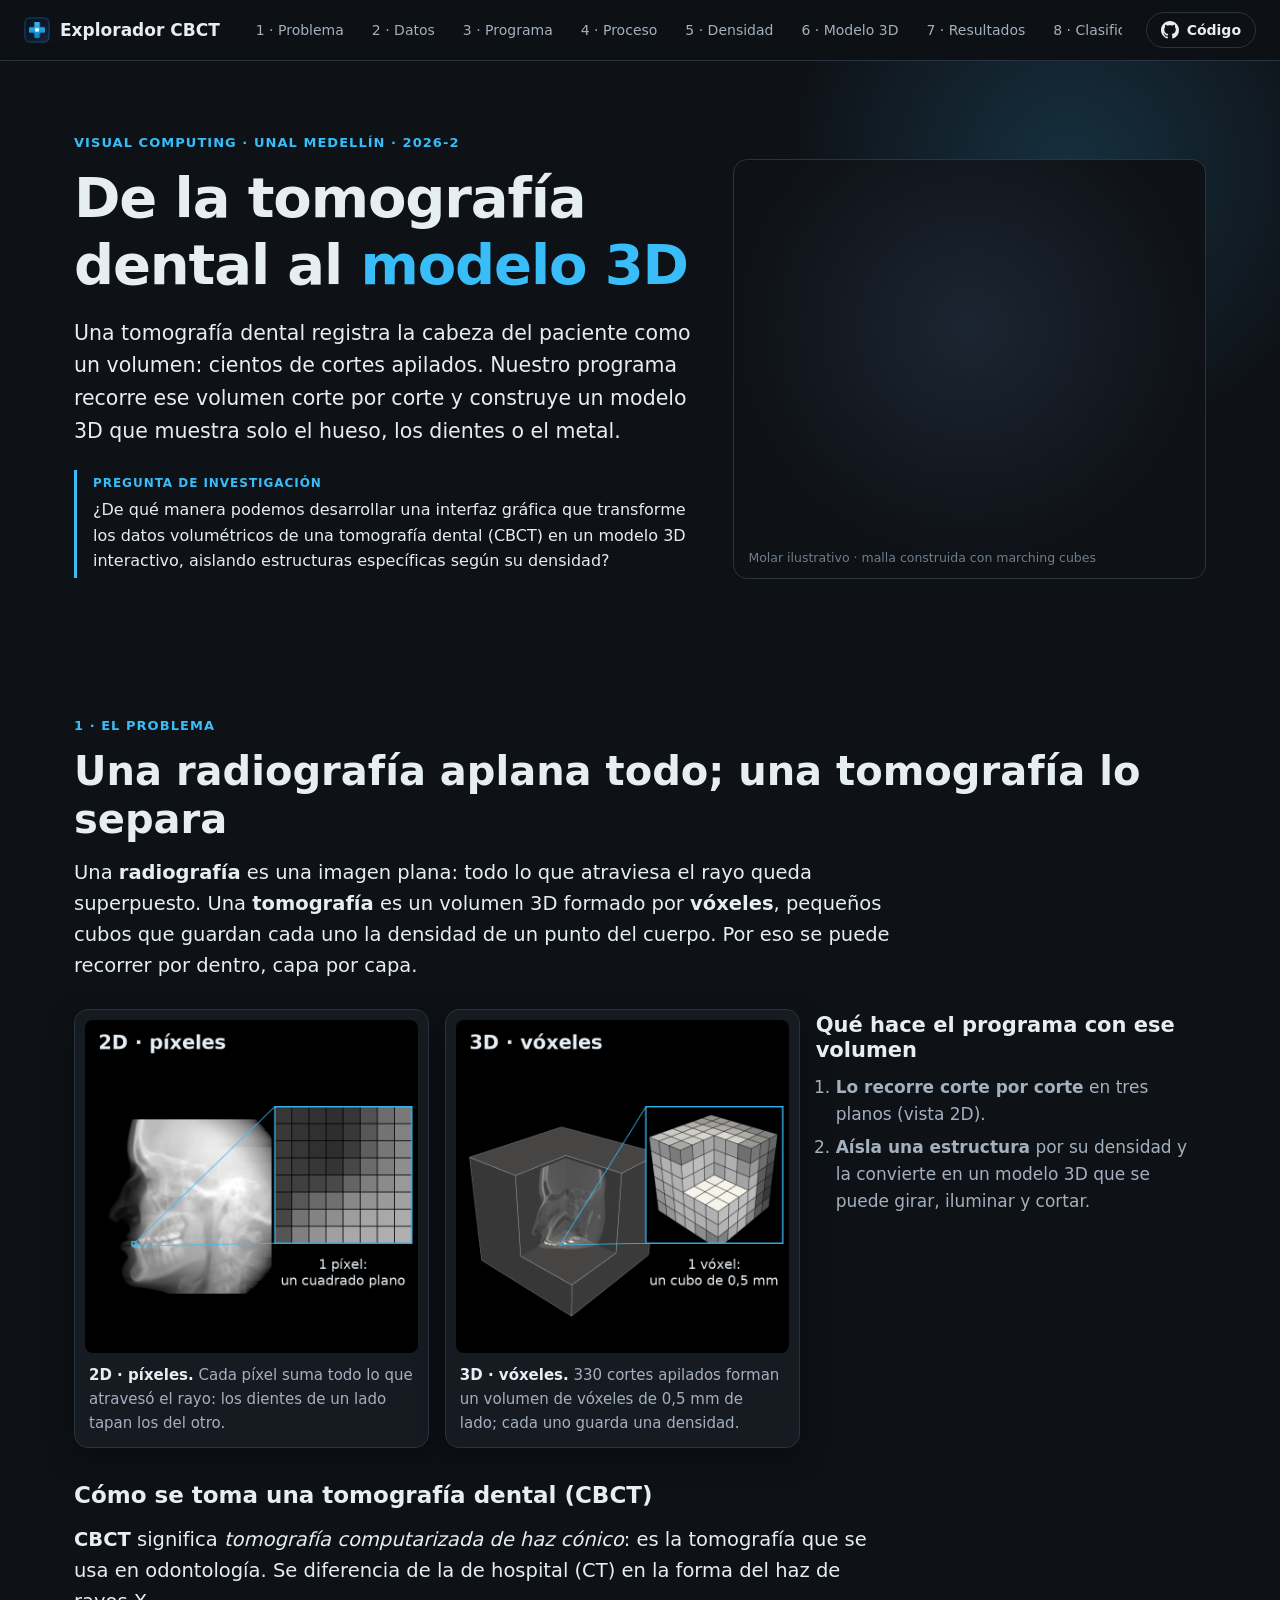
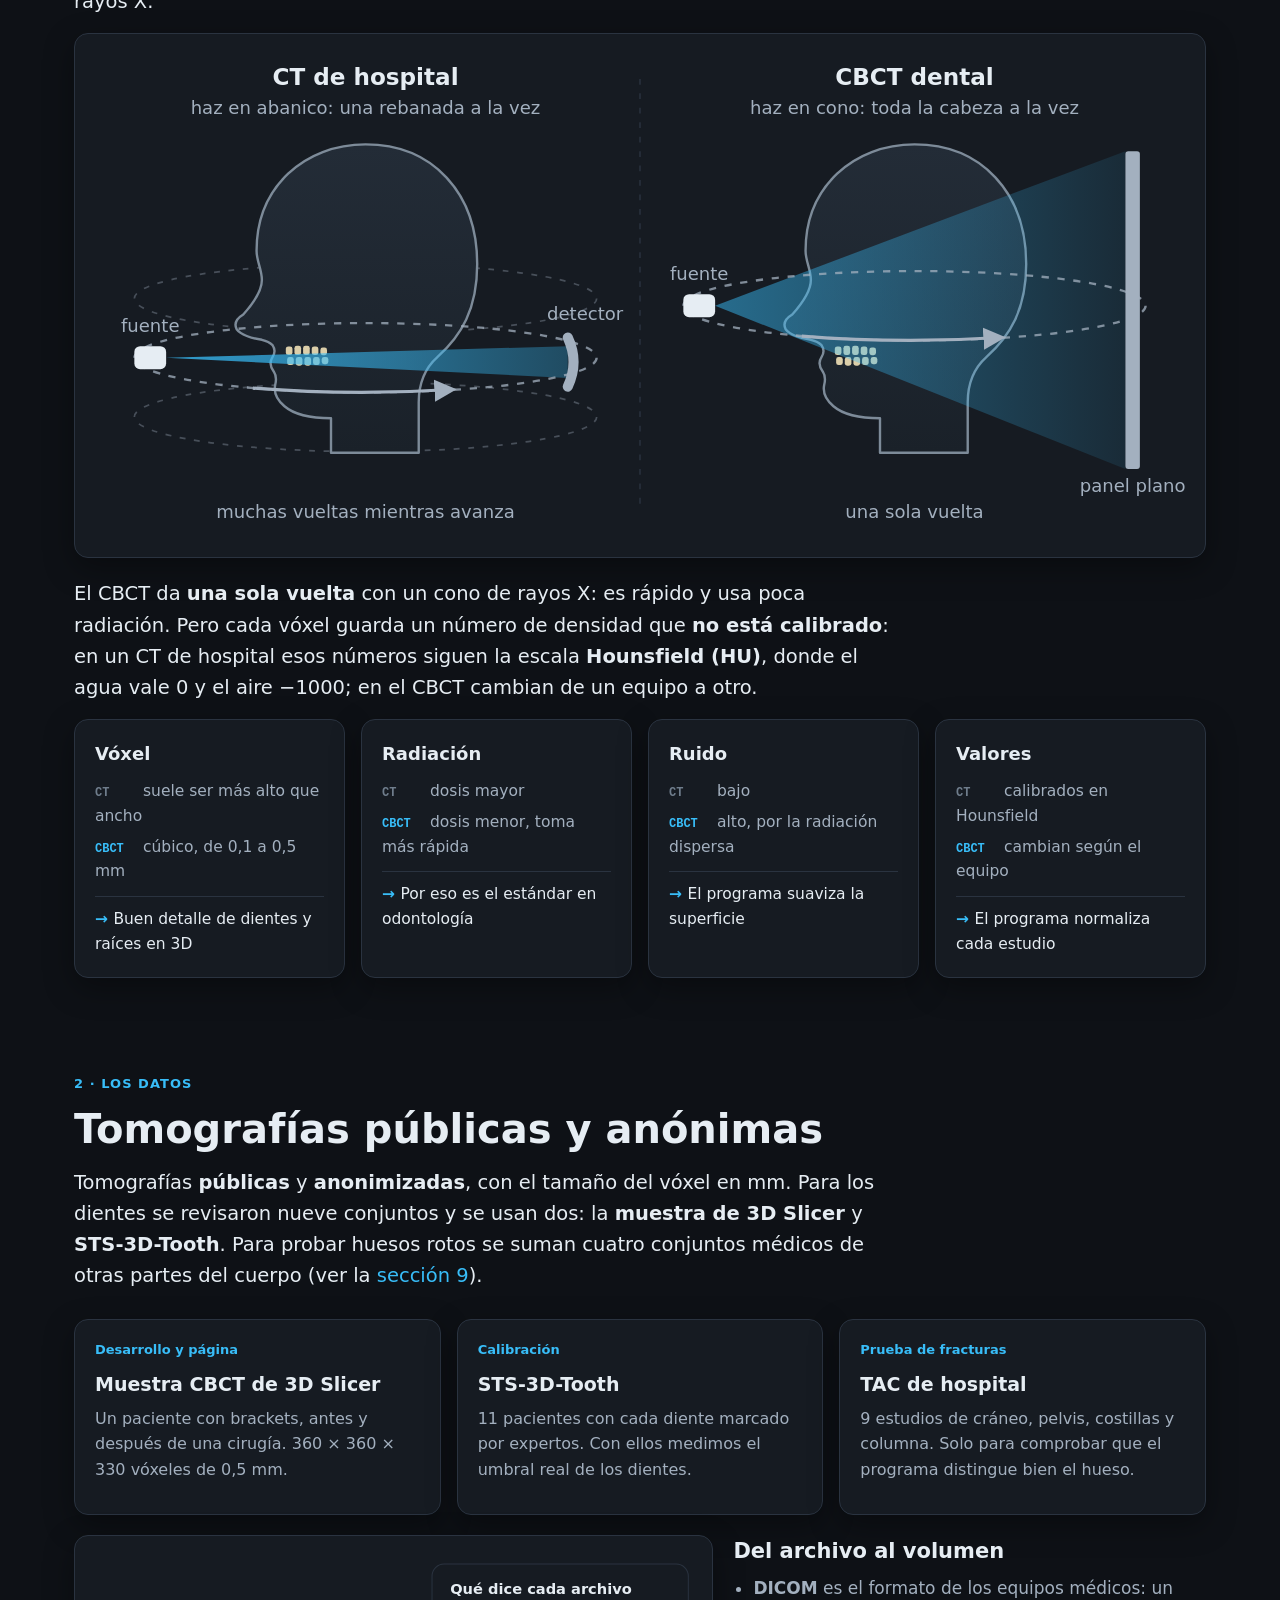
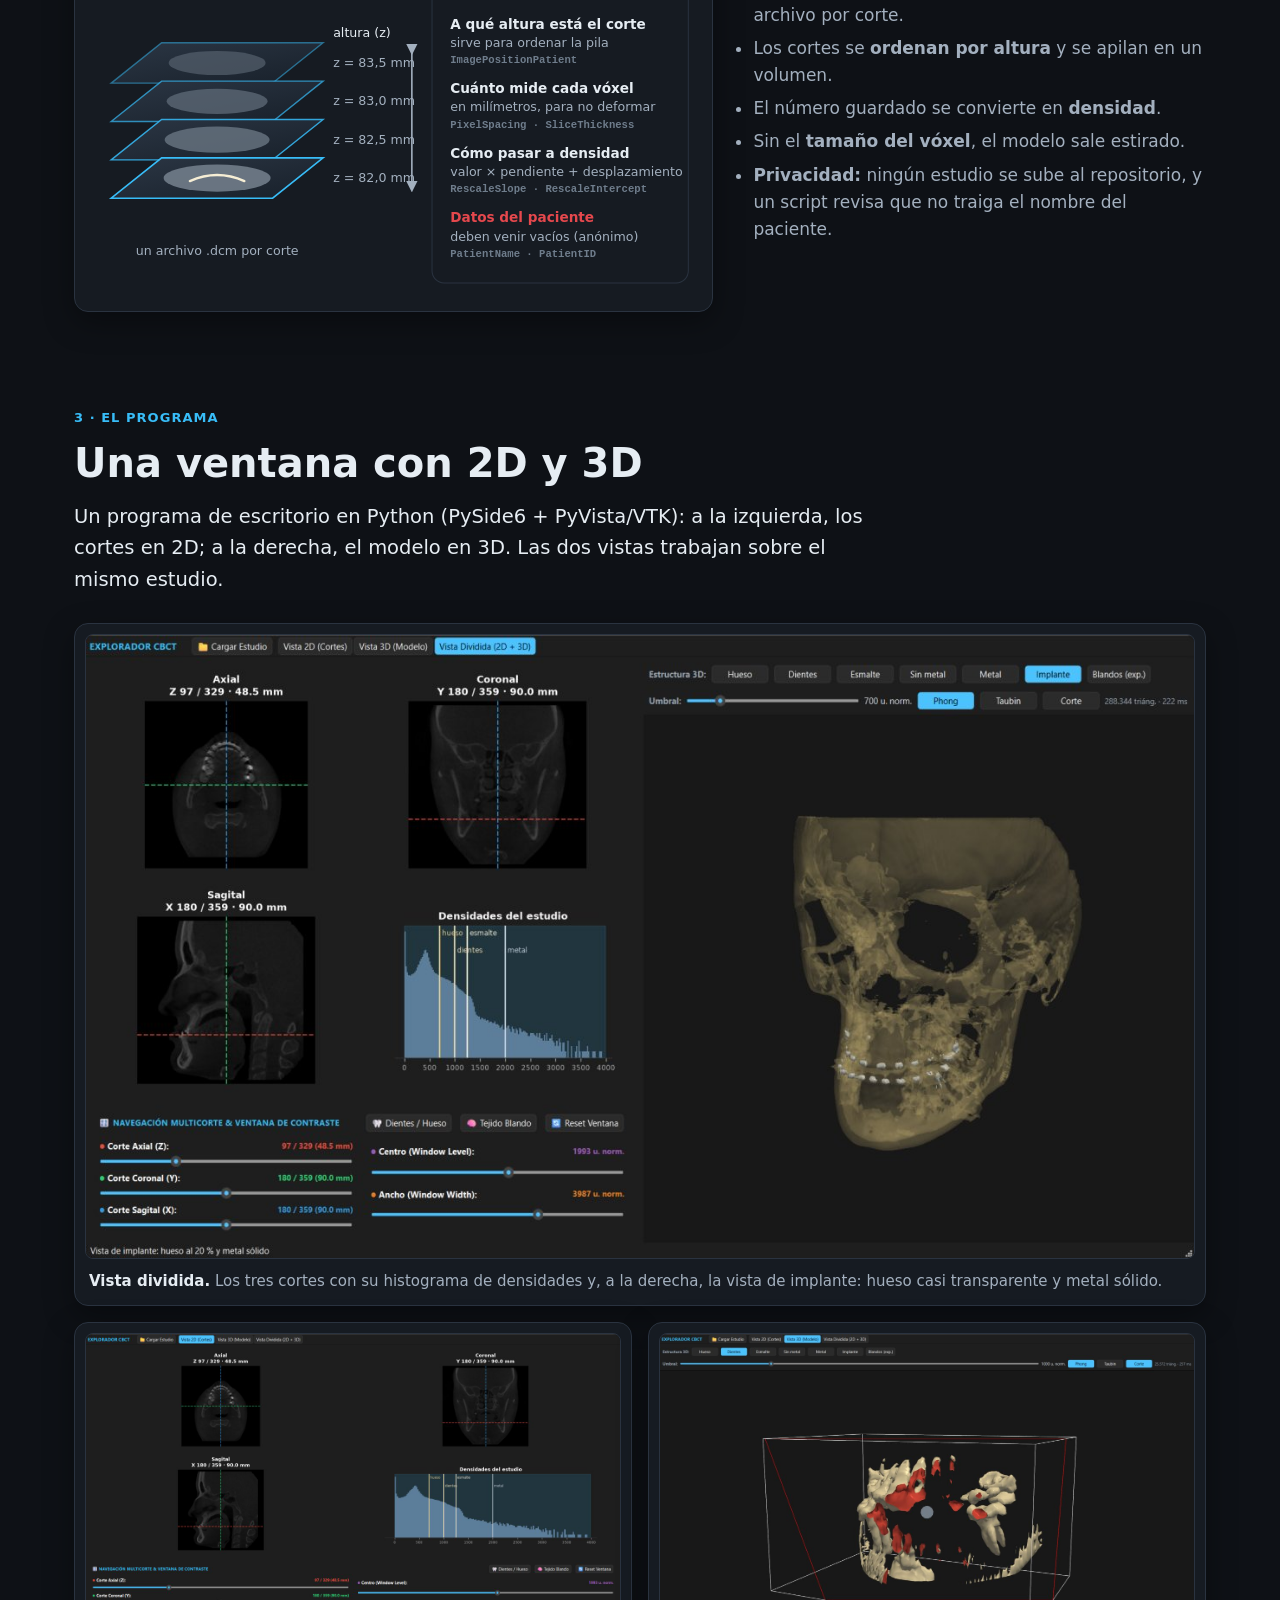
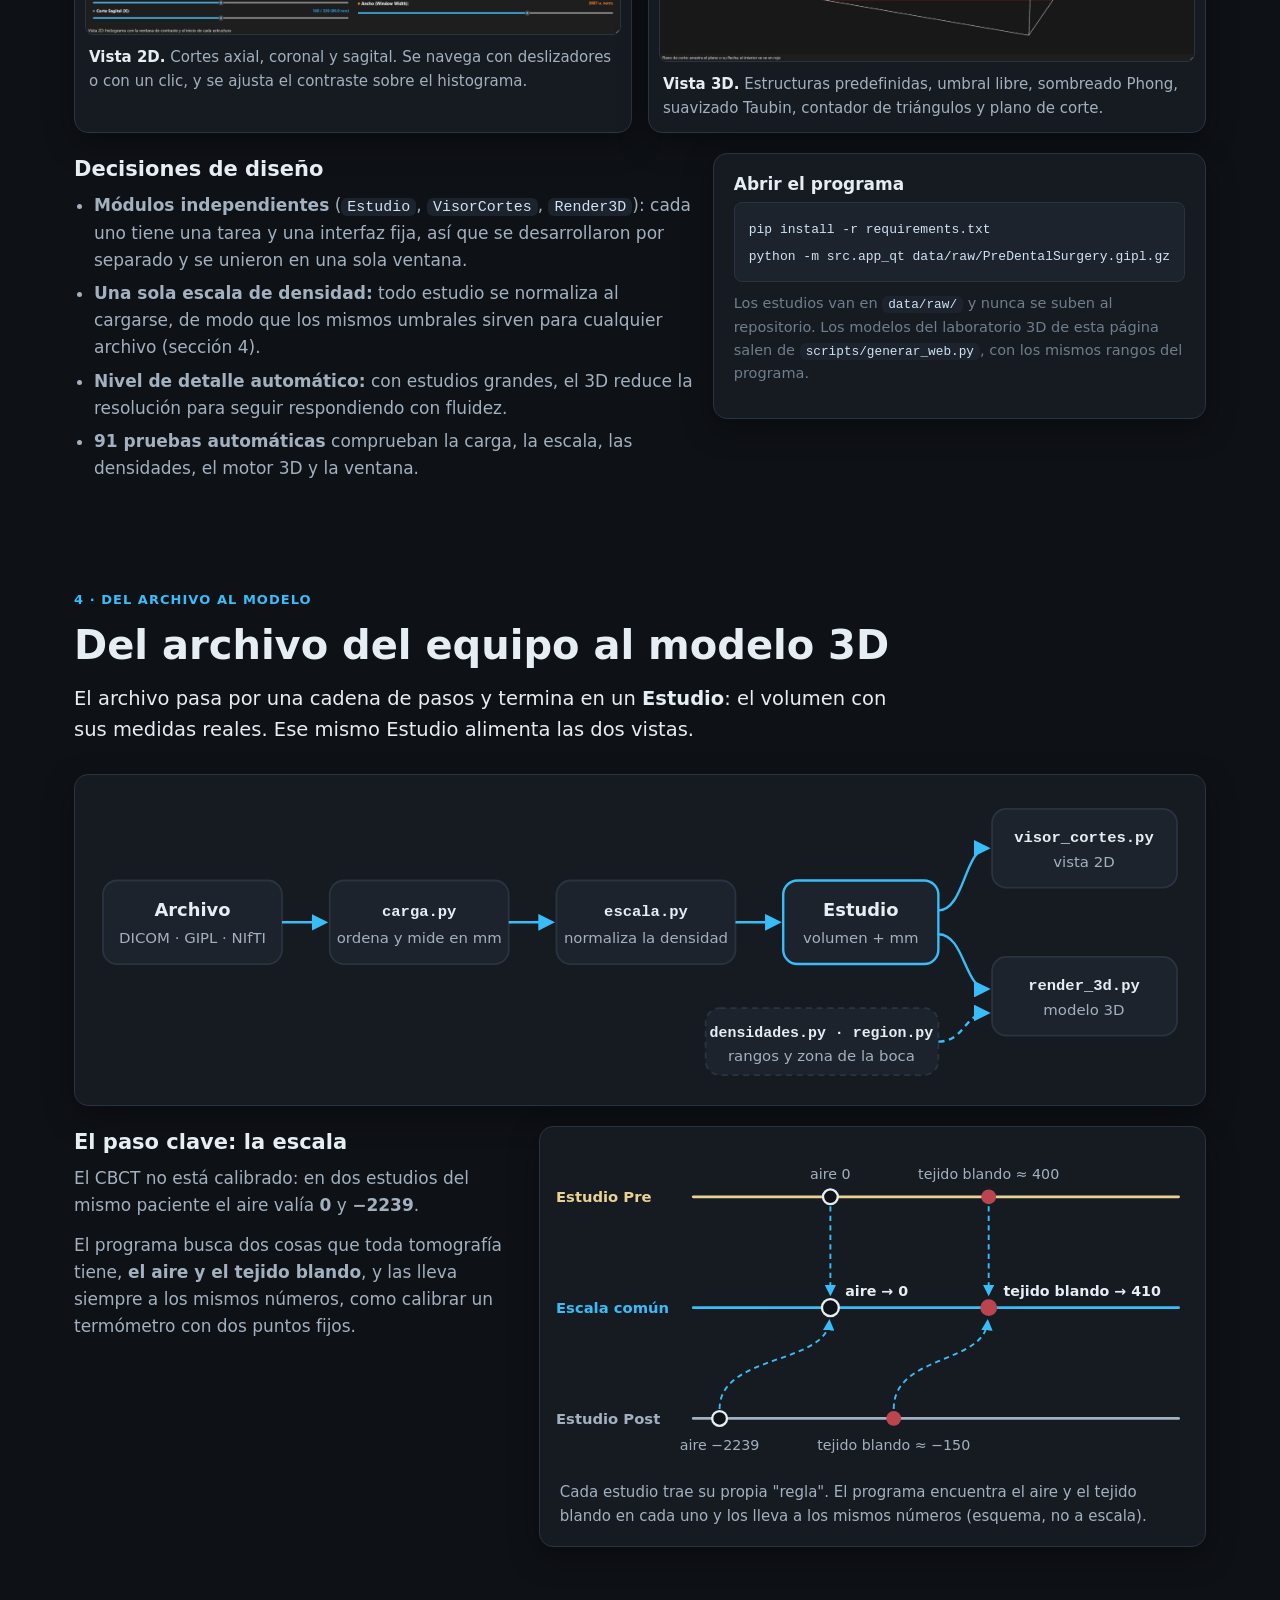
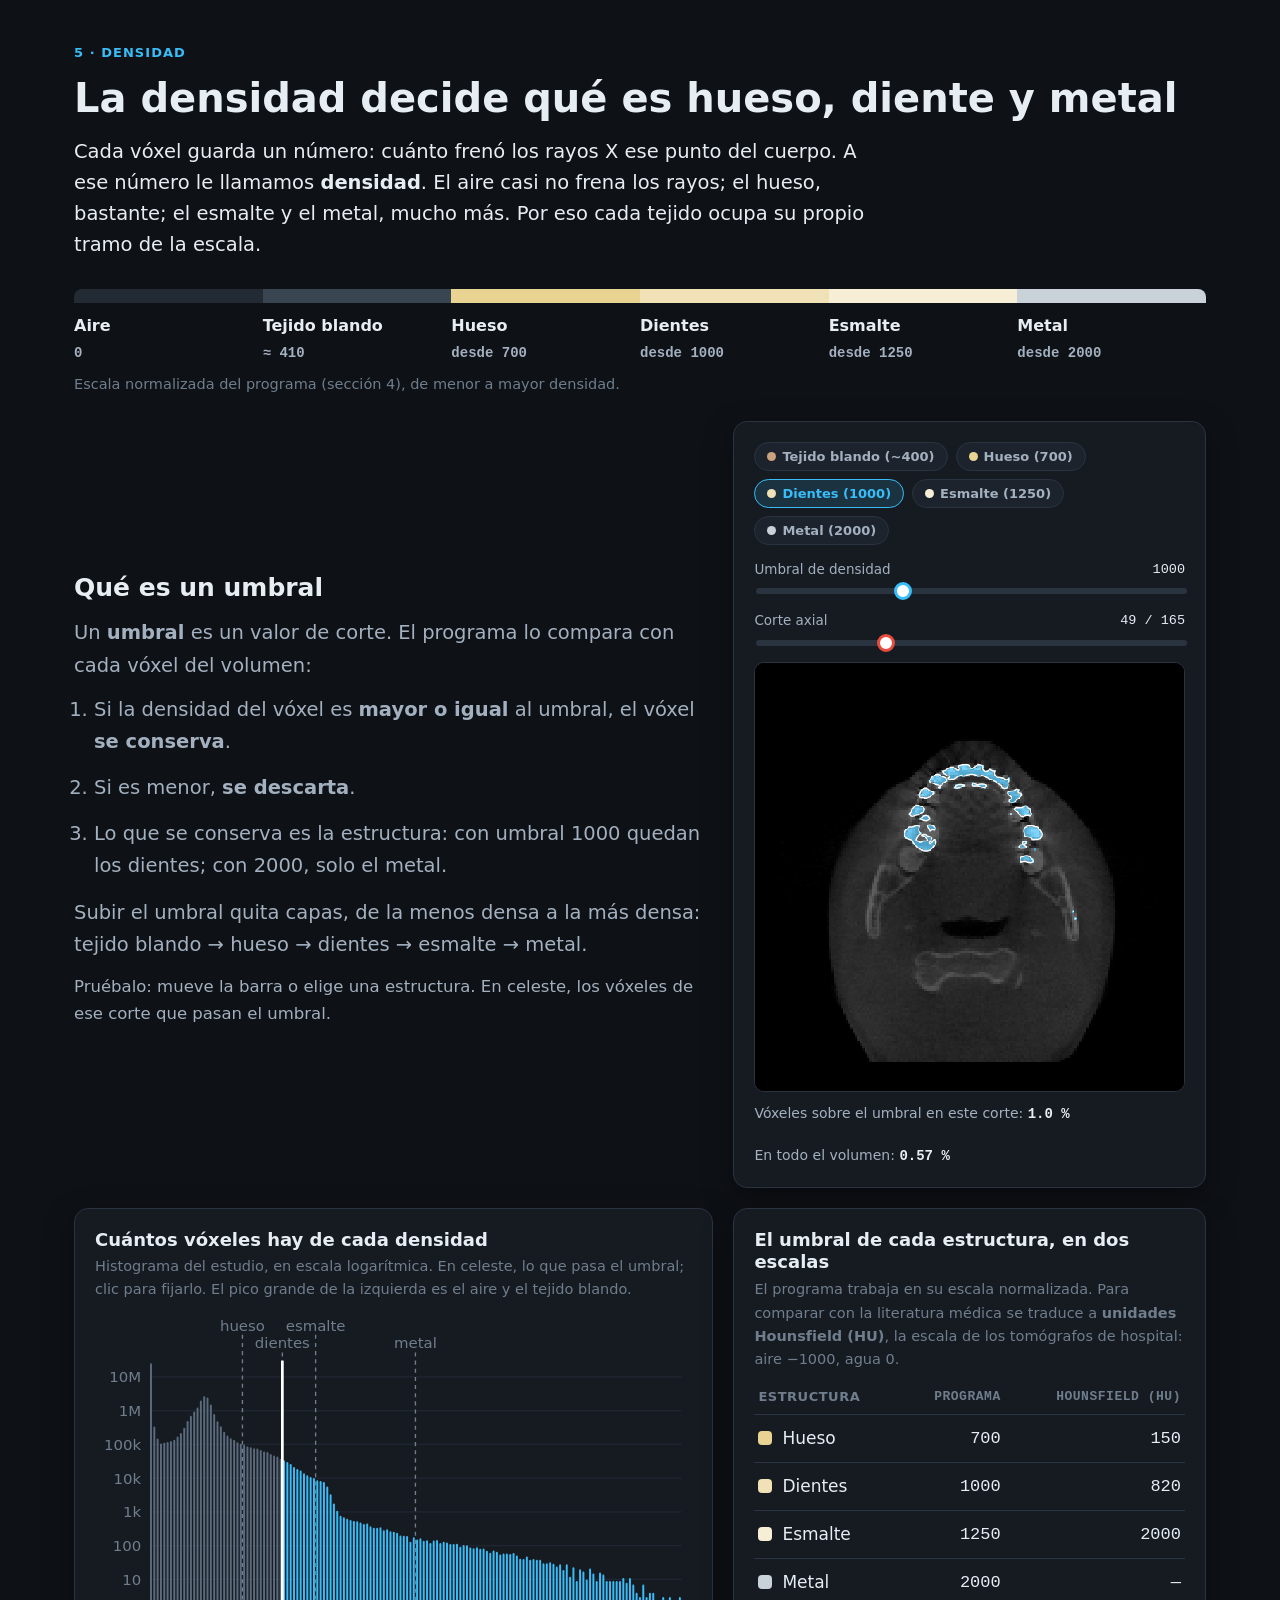
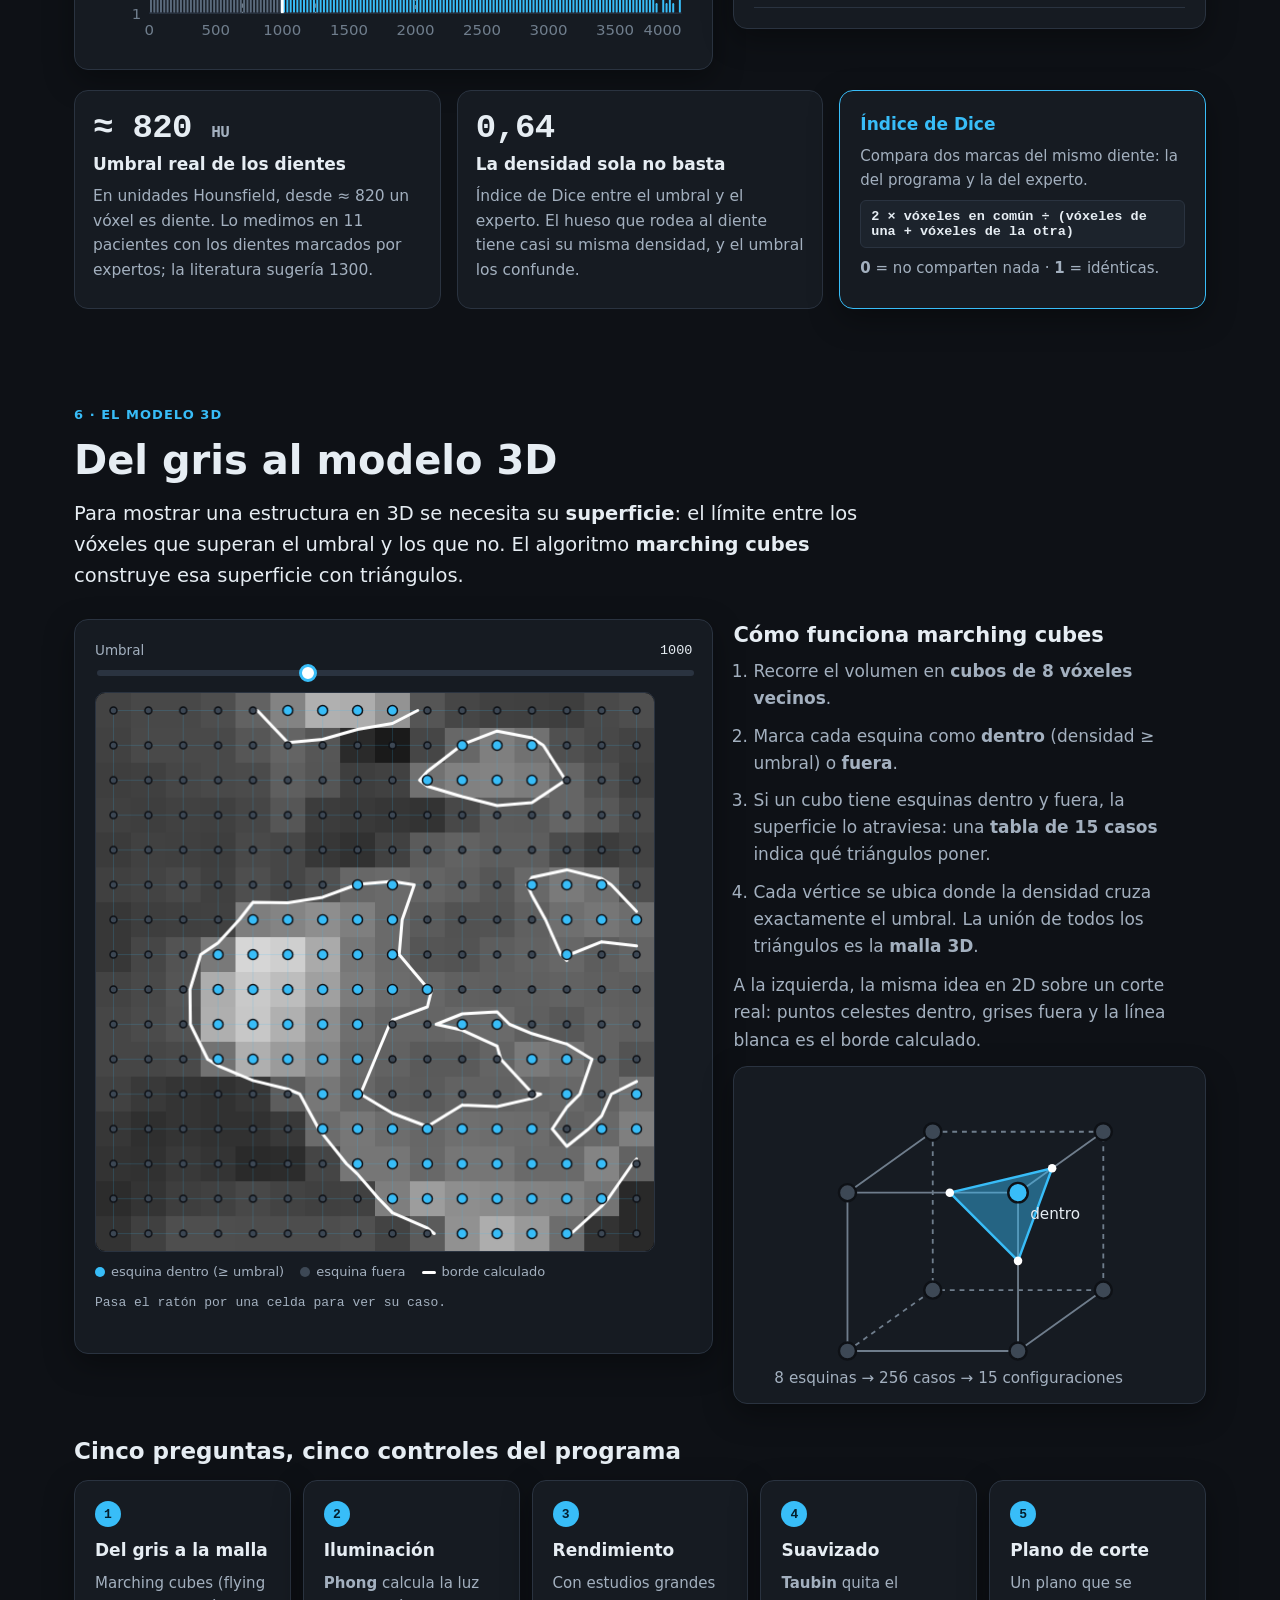
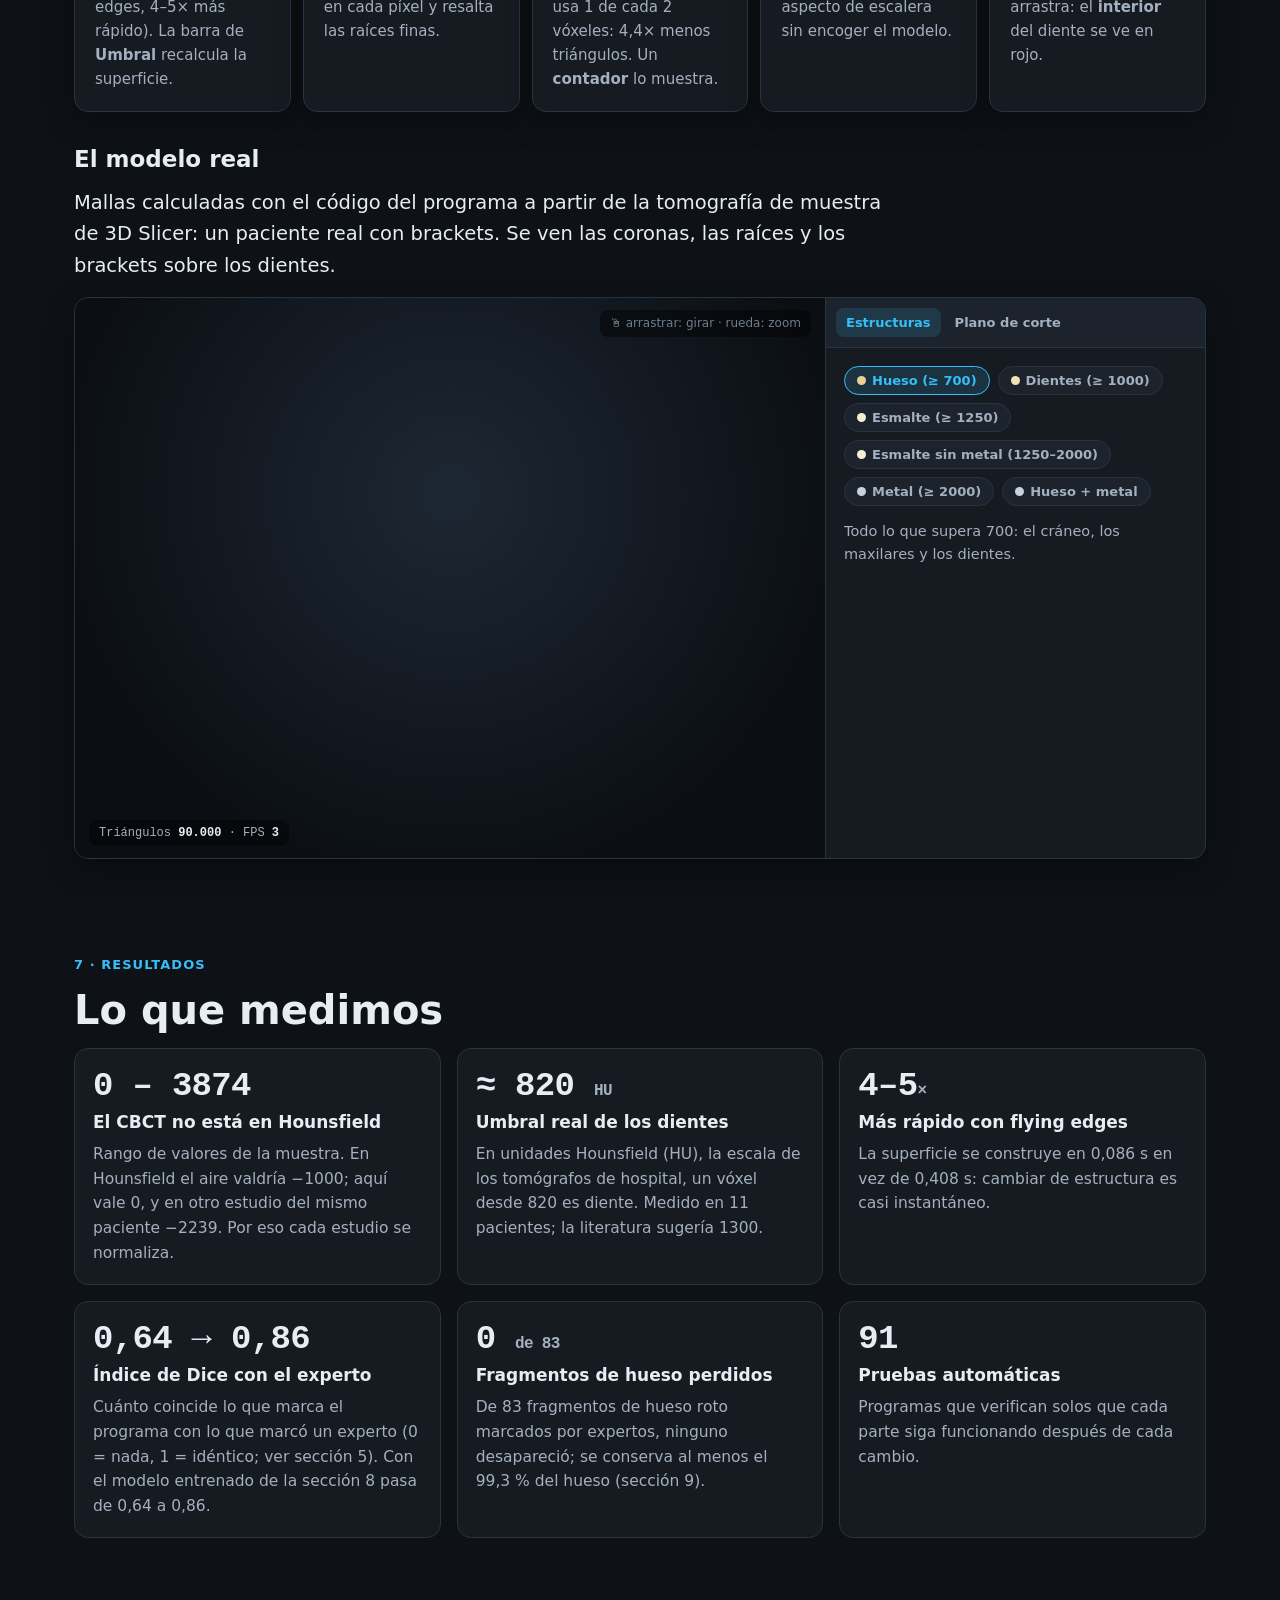
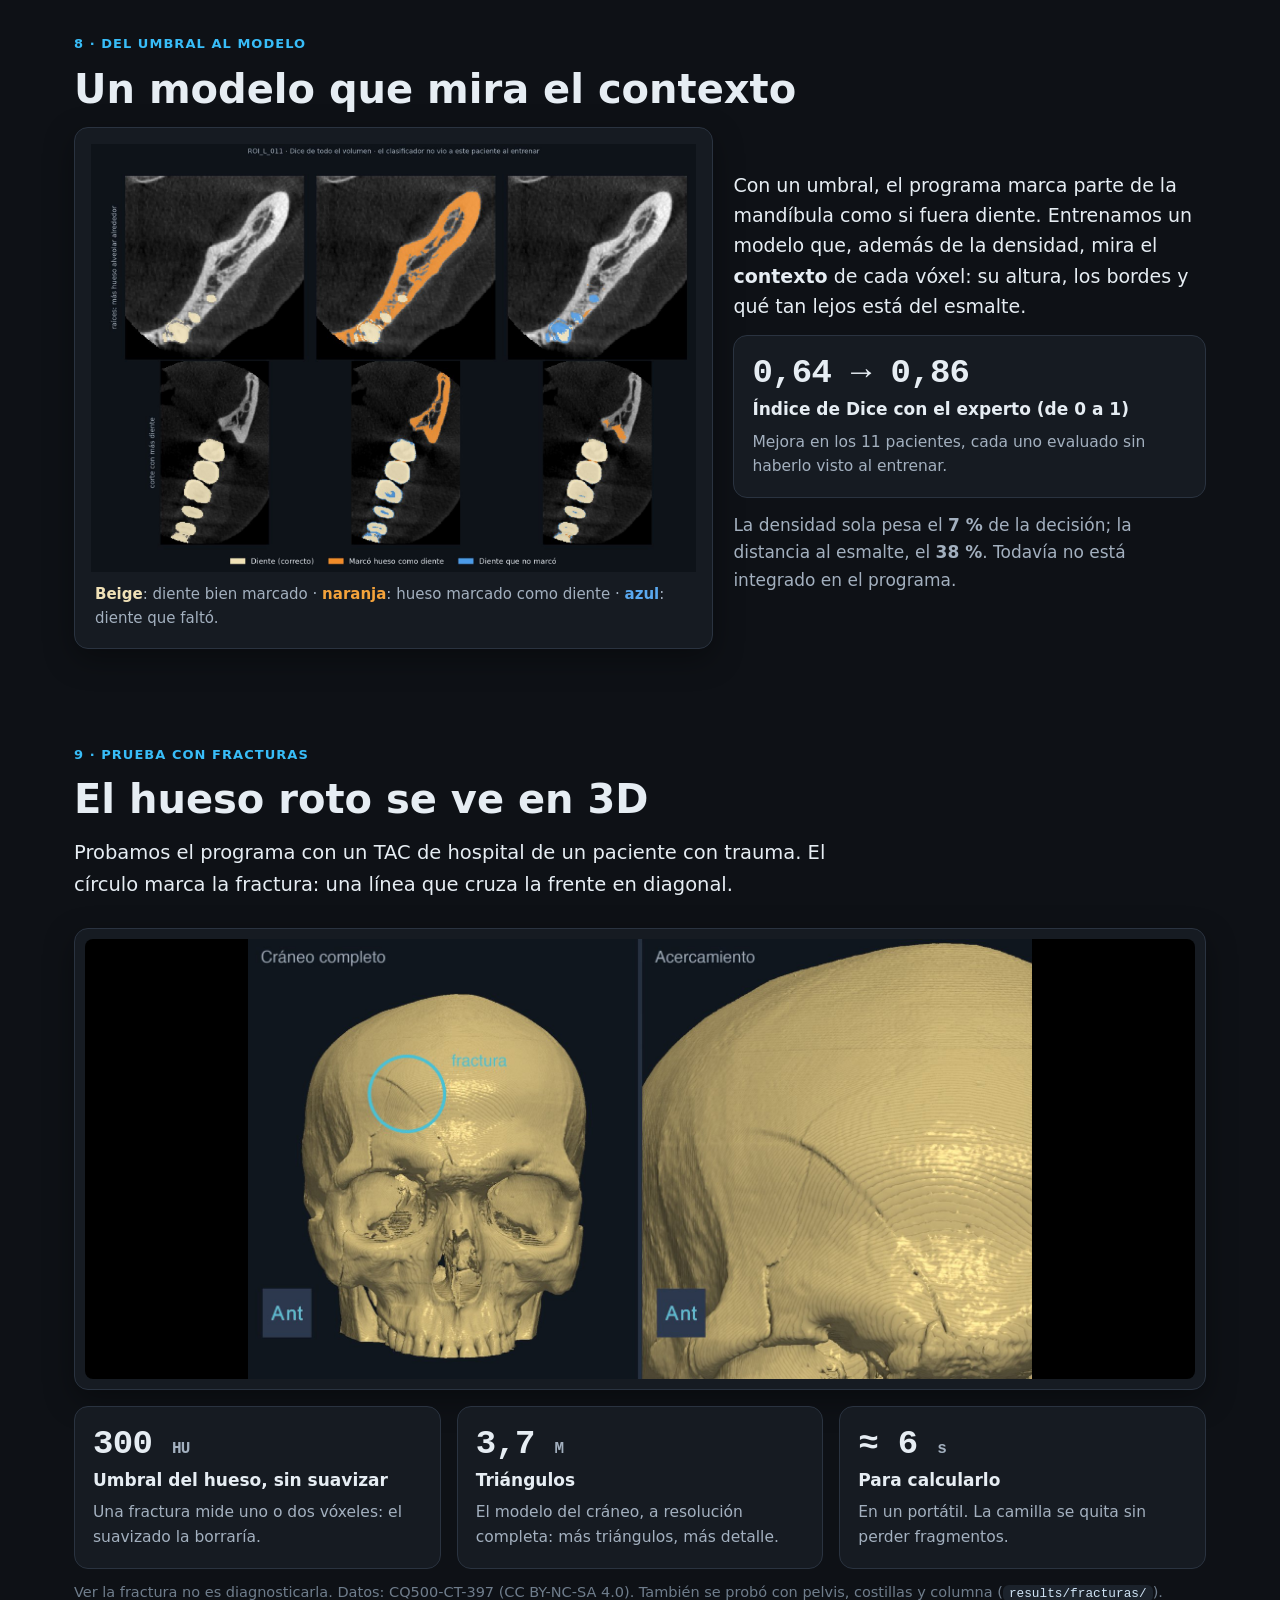
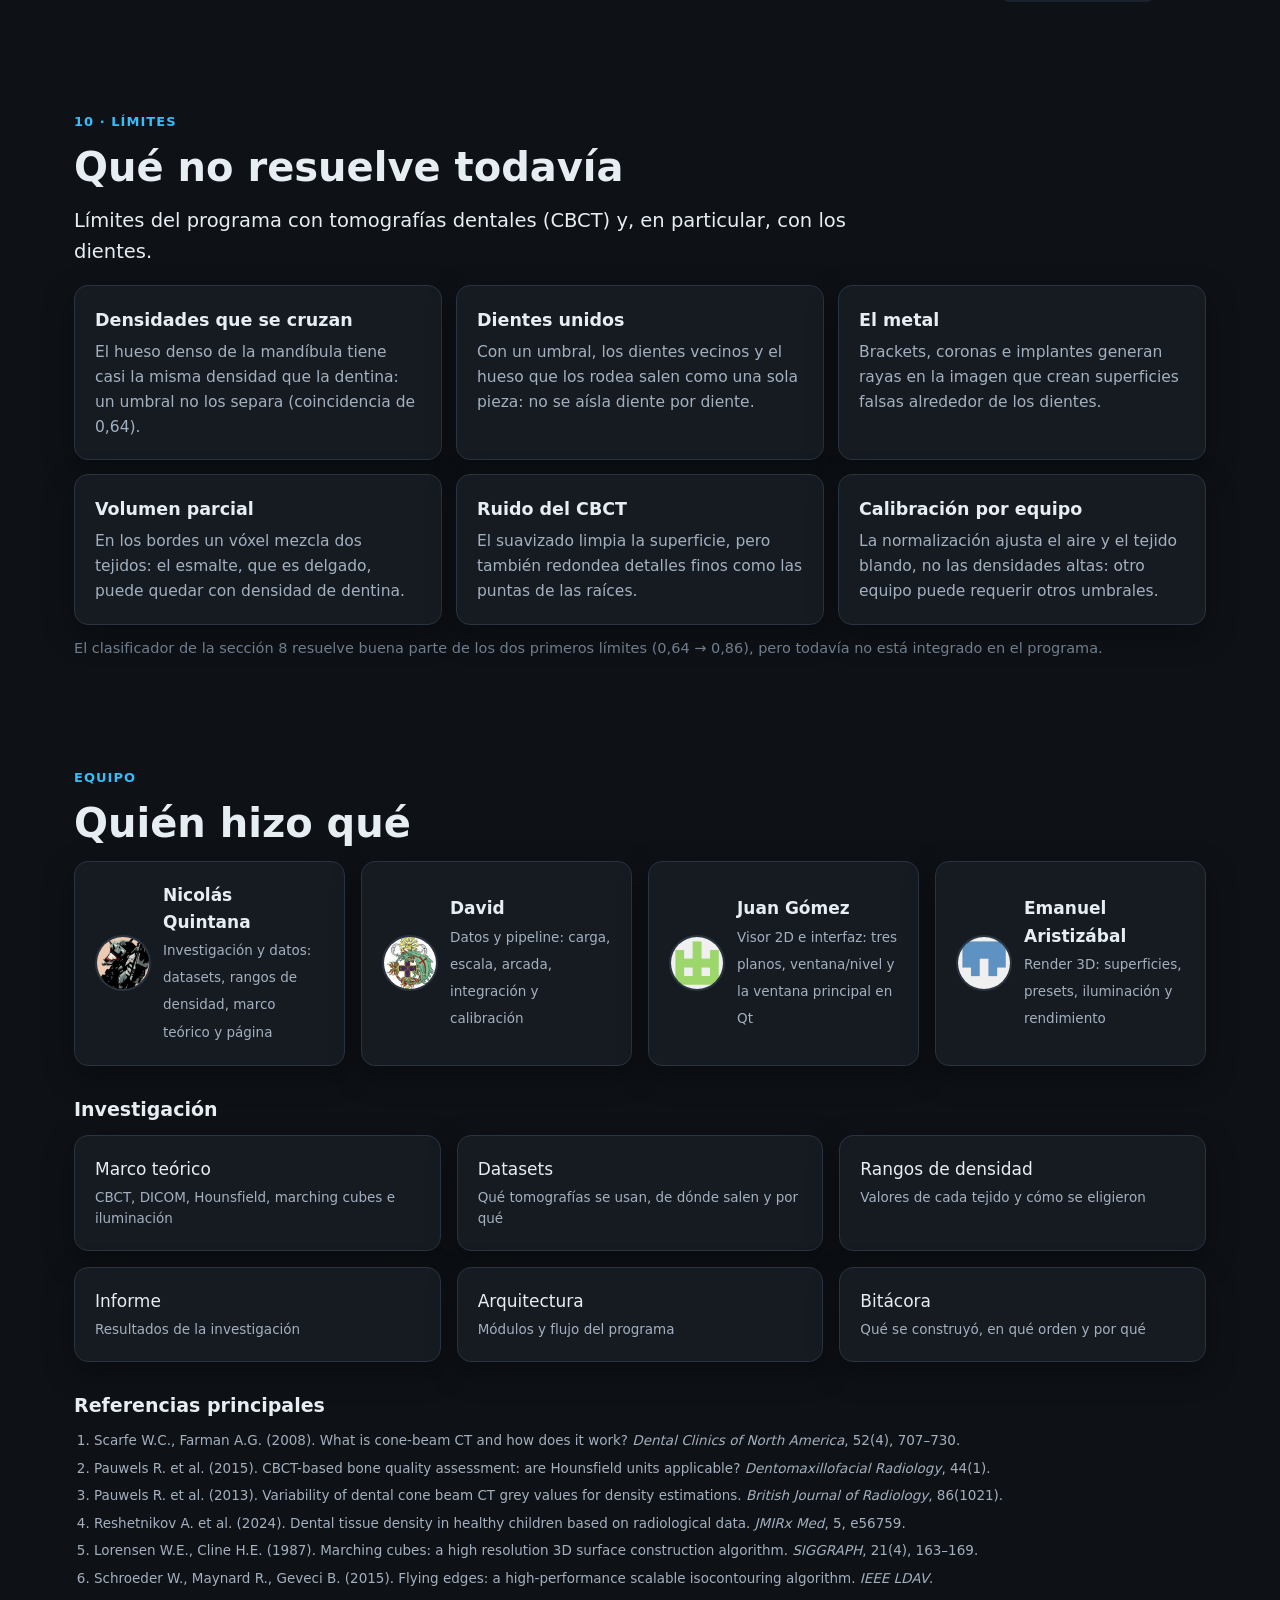
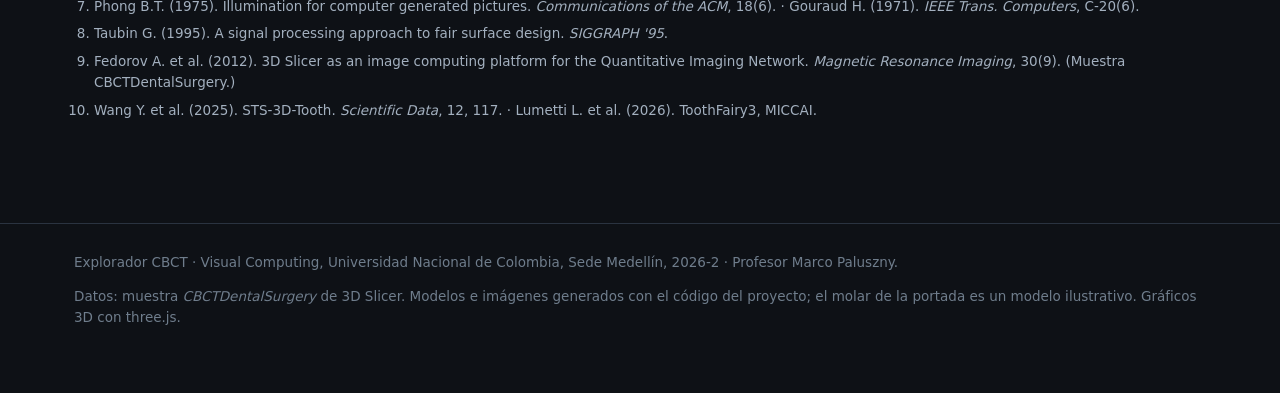
==== commit 02e5a288: "feat(web): página en el orden de las diapositivas, textos más claros, molar ilustrativo y dientes a " ====
--- a/web/index.html
+++ b/web/index.html
@@ -17,16 +17,15 @@
   <a class="marca" href="#inicio"><img src="img/icono.png" alt=""><span>Explorador CBCT</span></a>
   <ul>
     <li><a href="#problema">1 · Problema</a></li>
-    <li><a href="#cbct">2 · CBCT</a></li>
-    <li><a href="#datos">3 · Datos</a></li>
-    <li><a href="#programa">4 · Programa</a></li>
-    <li><a href="#voxel">5 · Cortes</a></li>
-    <li><a href="#densidad">6 · Densidad</a></li>
-    <li><a href="#umbral">7 · Umbral</a></li>
-    <li><a href="#malla">8 · Malla</a></li>
-    <li><a href="#modelo">9 · 3D</a></li>
-    <li><a href="#hallazgos">10 · Resultados</a></li>
-    <li><a href="#fracturas">11 · Fracturas</a></li>
+    <li><a href="#datos">2 · Datos</a></li>
+    <li><a href="#programa">3 · Programa</a></li>
+    <li><a href="#pipeline">4 · Proceso</a></li>
+    <li><a href="#densidad">5 · Densidad</a></li>
+    <li><a href="#modelo">6 · Modelo 3D</a></li>
+    <li><a href="#hallazgos">7 · Resultados</a></li>
+    <li><a href="#clasificador">8 · Clasificador</a></li>
+    <li><a href="#fracturas">9 · Fractura</a></li>
+    <li><a href="#limites">10 · Límites</a></li>
     <li><a href="#equipo">Equipo</a></li>
   </ul>
   <a class="github" href="https://github.com/69kingDavid69/radiografias-visual-computing" aria-label="Repositorio en GitHub">
@@ -40,17 +39,18 @@
     <div>
       <div class="eyebrow">Visual Computing · UNAL Medellín · 2026-2</div>
       <h1>De la tomografía dental al <span>modelo 3D</span></h1>
-      <p class="lead">Una tomografía dental (CBCT) es un <b>cubo de densidades</b> hecho de cientos de cortes. El programa lo
-        recorre en 2D y lo convierte en un modelo 3D que se gira, se ilumina y se corta, dejando ver solo el hueso, los
-        dientes, el esmalte o el metal.</p>
+      <p class="lead">Una tomografía dental registra la cabeza del paciente como un volumen: cientos de cortes apilados.
+        Nuestro programa recorre ese volumen corte por corte y construye un modelo 3D que muestra solo el hueso,
+        los dientes o el metal.</p>
       <blockquote class="cita-pregunta">
         <small>Pregunta de investigación</small>
         ¿De qué manera podemos desarrollar una interfaz gráfica que transforme los datos volumétricos de una
         tomografía dental (CBCT) en un modelo 3D interactivo, aislando estructuras específicas según su densidad?
       </blockquote>
     </div>
-    <div class="visor-portada" id="visor-portada" aria-label="Modelo 3D del cráneo de la tomografía girando">
+    <div class="visor-portada" id="visor-portada" aria-label="Molar ilustrativo en 3D, construido con marching cubes">
       <div class="cargando" id="cargando-portada">Cargando modelo…</div>
+      <span class="nota-portada">Molar ilustrativo · malla construida con marching cubes</span>
     </div>
   </div>
 </header>
@@ -62,36 +62,29 @@
   <div class="contenedor">
     <div class="eyebrow">1 · El problema</div>
     <h2 class="titulo-seccion">Una radiografía aplana todo; una tomografía lo separa</h2>
-    <p class="intro">Las dos imágenes salen de la <b>misma</b> tomografía. La radiografía es un plano de <b>píxeles</b>: todo
-      queda encimado. La tomografía es un cubo de <b>vóxeles</b>: cada punto tiene su propia densidad y se puede ver por dentro.</p>
+    <p class="intro">Una <b>radiografía</b> es una imagen plana: todo lo que atraviesa el rayo queda superpuesto. Una
+      <b>tomografía</b> es un volumen 3D formado por <b>vóxeles</b>, pequeños cubos que guardan cada uno la densidad de un
+      punto del cuerpo. Por eso se puede recorrer por dentro, capa por capa.</p>
     <div class="comparacion">
       <figure class="tarjeta figura">
         <img src="img/radiografia_pixeles.png" alt="Radiografía lateral simulada con una ampliación de los dientes donde se ve la cuadrícula de píxeles" width="720" height="720">
         <figcaption><b>2D · píxeles.</b> Cada píxel suma todo lo que atravesó el rayo: los dientes de un lado tapan los del otro.</figcaption>
       </figure>
       <figure class="tarjeta figura">
-        <img src="img/tomografia_voxeles.png" alt="La tomografía como un cubo sólido con una esquina cortada: por dentro se ven los cortes sagital, coronal y axial, y una ampliación de un diente muestra los vóxeles como cubitos" width="720" height="720">
-        <figcaption><b>3D · vóxeles.</b> 330 cortes apilados forman un cubo de cubitos de 0,5 mm; cada uno guarda una densidad.</figcaption>
+        <img src="img/tomografia_voxeles.png" alt="La tomografía como un cubo sólido con una esquina cortada: por dentro se ven los cortes sagital, coronal y axial, y una ampliación de un diente muestra los vóxeles como vóxeles" width="720" height="720">
+        <figcaption><b>3D · vóxeles.</b> 330 cortes apilados forman un volumen de vóxeles de 0,5 mm de lado; cada uno guarda una densidad.</figcaption>
       </figure>
       <div class="explicacion">
-        <h3>Lo que hace el programa</h3>
+        <h3>Qué hace el programa con ese volumen</h3>
         <ol>
-          <li><b>Navegación multicorte:</b> recorre el cubo capa por capa en tres planos.</li>
-          <li><b>Reconstrucción 3D por densidad:</b> deja solo una estructura y la convierte en un modelo que se gira, se ilumina y se corta.</li>
+          <li><b>Lo recorre corte por corte</b> en tres planos (vista 2D).</li>
+          <li><b>Aísla una estructura</b> por su densidad y la convierte en un modelo 3D que se puede girar, iluminar y cortar.</li>
         </ol>
-        <p>Se apoya en tres ideas de computación gráfica: <b>vóxeles</b>, <b>extracción de superficies</b> e <b>iluminación</b>.</p>
-      </div>
-    </div>
-  </div>
-</section>
-
-<!-- ============ 2. CBCT ============ -->
-<section id="cbct">
-  <div class="contenedor">
-    <div class="eyebrow">2 · Cómo se toma</div>
-    <h2 class="titulo-seccion">El CBCT: un cono de rayos X y una sola vuelta</h2>
-    <p class="intro">El <b>CBCT</b> (tomografía de haz cónico) gira una sola vez alrededor de la cabeza. Usa menos radiación
-      que un CT de hospital, pero tiene más ruido y sus números de densidad <b>no están calibrados</b>.</p>
+      </div>
+    </div>
+    <h3 class="subtitulo">Cómo se toma una tomografía dental (CBCT)</h3>
+    <p class="intro" style="margin-bottom:16px"><b>CBCT</b> significa <i>tomografía computarizada de haz cónico</i>: es la
+      tomografía que se usa en odontología. Se diferencia de la de hospital (CT) en la forma del haz de rayos X.</p>
     <figure class="tarjeta ilustracion">
       <svg viewBox="0 0 760 340" role="img" aria-label="CT de hospital: la fuente gira muchas veces alrededor de la cabeza con un haz delgado en abanico. CBCT dental: una sola vuelta con un haz en cono que cubre toda la cabeza y un panel plano">
         <defs>
@@ -99,28 +92,33 @@
           <linearGradient id="haz-cbct" x1="0" x2="1"><stop offset="0" stop-color="#38bdf8" stop-opacity=".5"/><stop offset="1" stop-color="#38bdf8" stop-opacity=".1"/></linearGradient>
           <marker id="giro" viewBox="0 0 10 10" refX="8" refY="5" markerWidth="7" markerHeight="7" orient="auto-start-reverse"><path d="M0 0 L10 5 L0 10 z" fill="#a3b0bf"/></marker>
           <g id="cabeza">
-            <path d="M72 2 C 118 -4 154 28 154 72 C 154 106 148 128 134 150 C 127 161 125 172 127 188 L 129 222 L 66 222 L 64 202 C 54 202 45 198 41 190 L 39 182 C 35 180 34 175 37 171 L 34 165 C 31 161 32 157 36 155 L 33 150 C 28 148 28 144 32 142 L 17 136 C 12 134 13 129 18 127 L 31 110 C 31 101 28 95 29 88 C 29 58 42 8 72 2 Z" fill="#1c232c" stroke="#6f7d8c" stroke-width="1.6" stroke-linejoin="round"/>
-            <path d="M108 92 C 120 86 128 96 123 108 C 120 116 112 117 108 112" fill="none" stroke="#6f7d8c" stroke-width="1.6"/>
-            <path d="M44 162 L 66 162" stroke="#f0e1b7" stroke-width="4.5" stroke-linecap="round"/>
+            <g transform="scale(0.92)">
+              <path d="M112 8 C 162 8 196 44 196 98 C 196 132 184 152 166 168 C 156 177 152 188 152 202 L 152 240 L 86 240 L 86 214 C 70 214 58 211 51 205 C 45 200 43 194 44 189 C 45 185 45 182 43 179 C 40 175 40 171 42 168 C 44 165 44 162 42 159 C 40 157 38 156 34 155 C 26 154 18 151 15 147 C 13 143 15 139 20 136 C 28 127 34 118 34 110 C 34 102 30 96 30 88 C 30 40 66 8 112 8 Z" fill="url(#piel)" stroke="#7d8b99" stroke-width="1.8" stroke-linejoin="round"/>
+              <g fill="#f0e1b7" opacity=".9">
+                <rect x="52" y="160" width="5" height="6.5" rx="1.8"/><rect x="58.5" y="159.5" width="5" height="7" rx="1.8"/><rect x="65" y="159.5" width="5" height="7" rx="1.8"/><rect x="71.5" y="160" width="5" height="6.5" rx="1.8"/><rect x="78" y="160.8" width="5" height="5.8" rx="1.8"/>
+                <rect x="53" y="168" width="5" height="6" rx="1.8"/><rect x="59.5" y="168" width="5" height="6.5" rx="1.8"/><rect x="66" y="168" width="5" height="6.5" rx="1.8"/><rect x="72.5" y="168" width="5" height="6" rx="1.8"/><rect x="79" y="168" width="5" height="5.4" rx="1.8"/>
+              </g>
+            </g>
           </g>
+          <linearGradient id="piel" x1="0" y1="0" x2="0" y2="1"><stop offset="0" stop-color="#232c37"/><stop offset="1" stop-color="#1a2129"/></linearGradient>
         </defs>
         <text x="190" y="24" text-anchor="middle" class="svg-titulo">CT de hospital</text>
         <text x="190" y="44" text-anchor="middle" class="svg-chico">haz en abanico: una rebanada a la vez</text>
-        <ellipse cx="190" cy="188" rx="160" ry="24" fill="none" stroke="#a3b0bf" stroke-width="1.2" stroke-dasharray="4 6" opacity=".35"/>
-        <ellipse cx="190" cy="270" rx="160" ry="24" fill="none" stroke="#a3b0bf" stroke-width="1.2" stroke-dasharray="4 6" opacity=".35"/>
-        <use href="#cabeza" x="110" y="66"/>
-        <polygon points="52,229 330,221 330,243" fill="url(#haz-ct)"/>
-        <ellipse cx="190" cy="229" rx="160" ry="24" fill="none" stroke="#a3b0bf" stroke-width="1.6" stroke-dasharray="5 6" opacity=".75"/>
-        <path d="M 112 250 A 160 24 0 0 0 250 251" fill="none" stroke="#a3b0bf" stroke-width="2.2" marker-end="url(#giro)"/>
-        <rect x="30" y="221" width="22" height="16" rx="4" fill="#e6edf3"/>
-        <path d="M330 215 q 8 17 0 34" fill="none" stroke="#a3b0bf" stroke-width="7" stroke-linecap="round"/>
-        <text x="41" y="211" text-anchor="middle" class="svg-chico">fuente</text>
-        <text x="342" y="203" text-anchor="middle" class="svg-chico">detector</text>
+        <ellipse cx="190" cy="172" rx="160" ry="24" fill="none" stroke="#a3b0bf" stroke-width="1.2" stroke-dasharray="4 6" opacity=".35"/>
+        <ellipse cx="190" cy="254" rx="160" ry="24" fill="none" stroke="#a3b0bf" stroke-width="1.2" stroke-dasharray="4 6" opacity=".35"/>
+        <use href="#cabeza" x="87" y="58"/>
+        <polygon points="52,213 330,205 330,227" fill="url(#haz-ct)"/>
+        <ellipse cx="190" cy="213" rx="160" ry="24" fill="none" stroke="#a3b0bf" stroke-width="1.6" stroke-dasharray="5 6" opacity=".75"/>
+        <path d="M 112 234 A 160 24 0 0 0 250 235" fill="none" stroke="#a3b0bf" stroke-width="2.2" marker-end="url(#giro)"/>
+        <rect x="30" y="205" width="22" height="16" rx="4" fill="#e6edf3"/>
+        <path d="M330 199 q 8 17 0 34" fill="none" stroke="#a3b0bf" stroke-width="7" stroke-linecap="round"/>
+        <text x="41" y="195" text-anchor="middle" class="svg-chico">fuente</text>
+        <text x="342" y="187" text-anchor="middle" class="svg-chico">detector</text>
         <text x="190" y="324" text-anchor="middle" class="svg-chico">muchas vueltas mientras avanza</text>
         <line x1="380" y1="20" x2="380" y2="320" stroke="#2a3340" stroke-dasharray="4 6"/>
         <text x="570" y="24" text-anchor="middle" class="svg-titulo">CBCT dental</text>
         <text x="570" y="44" text-anchor="middle" class="svg-chico">haz en cono: toda la cabeza a la vez</text>
-        <use href="#cabeza" x="490" y="66"/>
+        <use href="#cabeza" x="467" y="58"/>
         <polygon points="432,177 716,70 716,290" fill="url(#haz-cbct)"/>
         <ellipse cx="570" cy="177" rx="160" ry="24" fill="none" stroke="#a3b0bf" stroke-width="1.6" stroke-dasharray="5 6" opacity=".75"/>
         <path d="M 492 198 A 160 24 0 0 0 630 199" fill="none" stroke="#a3b0bf" stroke-width="2.2" marker-end="url(#giro)"/>
@@ -131,83 +129,137 @@
         <text x="570" y="324" text-anchor="middle" class="svg-chico">una sola vuelta</text>
       </svg>
     </figure>
+    <p class="intro" style="margin:12px 0 0">El CBCT da <b>una sola vuelta</b> con un cono de rayos X: es rápido y usa poca
+      radiación. Pero cada vóxel guarda un número de densidad que <b>no está calibrado</b>: en un CT de hospital esos
+      números siguen la escala <b>Hounsfield (HU)</b>, donde el agua vale 0 y el aire −1000; en el CBCT cambian de un
+      equipo a otro.</p>
     <div class="rejilla-4 cbct-datos">
-      <div class="tarjeta"><h4>Vóxel</h4><p><span class="et">CT</span>más largo en altura</p><p><span class="et cbct">CBCT</span>cubito de 0,1–0,5 mm</p><p class="implica">Buen detalle de dientes y raíces en 3D</p></div>
-      <div class="tarjeta"><h4>Radiación</h4><p><span class="et">CT</span>más dosis</p><p><span class="et cbct">CBCT</span>menos dosis, más rápido</p><p class="implica">Por eso es el estándar en odontología</p></div>
-      <div class="tarjeta"><h4>Ruido</h4><p><span class="et">CT</span>bajo</p><p><span class="et cbct">CBCT</span>alto (radiación dispersa)</p><p class="implica">El programa suaviza antes de crear la malla</p></div>
+      <div class="tarjeta"><h4>Vóxel</h4><p><span class="et">CT</span>suele ser más alto que ancho</p><p><span class="et cbct">CBCT</span>cúbico, de 0,1 a 0,5 mm</p><p class="implica">Buen detalle de dientes y raíces en 3D</p></div>
+      <div class="tarjeta"><h4>Radiación</h4><p><span class="et">CT</span>dosis mayor</p><p><span class="et cbct">CBCT</span>dosis menor, toma más rápida</p><p class="implica">Por eso es el estándar en odontología</p></div>
+      <div class="tarjeta"><h4>Ruido</h4><p><span class="et">CT</span>bajo</p><p><span class="et cbct">CBCT</span>alto, por la radiación dispersa</p><p class="implica">El programa suaviza la superficie</p></div>
       <div class="tarjeta"><h4>Valores</h4><p><span class="et">CT</span>calibrados en Hounsfield</p><p><span class="et cbct">CBCT</span>cambian según el equipo</p><p class="implica">El programa normaliza cada estudio</p></div>
     </div>
   </div>
 </section>
 
-<!-- ============ 3. DATOS ============ -->
+<!-- ============ 2. DATOS ============ -->
 <section id="datos">
   <div class="contenedor">
-    <div class="eyebrow">3 · Los datos</div>
-    <h2 class="titulo-seccion">Qué tomografías usamos y cómo vienen</h2>
+    <div class="eyebrow">2 · Los datos</div>
+    <h2 class="titulo-seccion">Tomografías públicas y anónimas</h2>
     <p class="intro">Tomografías <b>públicas</b> y <b>anonimizadas</b>, con el tamaño del vóxel en mm.
       Para los dientes se revisaron nueve conjuntos y se usan dos: la <b>muestra de 3D Slicer</b> y <b>STS-3D-Tooth</b>.
       Para probar huesos rotos se suman cuatro conjuntos médicos de otras partes del cuerpo (ver la
-      <a href="#fracturas">sección 11</a>).</p>
+      <a href="#fracturas">sección 9</a>).</p>
     <div class="rejilla-3">
-      <div class="tarjeta dataset"><h4>Muestra CBCT de 3D Slicer</h4><div class="uso">Desarrollo y esta página</div><p>360×360×330 vóxeles de 0,5 mm, con brackets. Dos estudios del mismo paciente, antes y después de una cirugía.</p></div>
-      <div class="tarjeta dataset"><h4>STS-3D-Tooth</h4><div class="uso">Calibración</div><p>Tomografías con cada diente marcado por expertos. Con 11 pacientes se midió qué umbral separa mejor los dientes.</p></div>
-      <div class="tarjeta dataset"><h4>Descartados</h4><div class="uso">Y por qué</div><p>PhysioNet: acceso restringido. CTooth: sin descarga verificable. STS "Integrity": el tamaño del vóxel no es el real.</p></div>
+      <div class="tarjeta dataset"><div class="uso">Desarrollo y página</div><h4>Muestra CBCT de 3D Slicer</h4><p>Un paciente con brackets, antes y después de una cirugía. 360 × 360 × 330 vóxeles de 0,5 mm.</p></div>
+      <div class="tarjeta dataset"><div class="uso">Calibración</div><h4>STS-3D-Tooth</h4><p>11 pacientes con cada diente marcado por expertos. Con ellos medimos el umbral real de los dientes.</p></div>
+      <div class="tarjeta dataset"><div class="uso">Prueba de fracturas</div><h4>TAC de hospital</h4><p>9 estudios de cráneo, pelvis, costillas y columna. Solo para comprobar que el programa distingue bien el hueso.</p></div>
     </div>
     <div class="rejilla-2" style="margin-top:20px">
       <figure class="tarjeta ilustracion" style="margin:0">
-        <svg viewBox="0 0 600 290" role="img" aria-label="Una serie DICOM: un archivo por corte; la cabecera de cada uno dice su altura, el tamaño del vóxel y cómo pasar el valor a densidad">
+        <svg viewBox="0 0 600 340" role="img" aria-label="Una serie DICOM: un archivo por corte. La cabecera de cada archivo dice a qué altura está el corte, cuánto mide cada vóxel, cómo pasar el valor guardado a densidad, y debe venir sin datos del paciente">
           <defs>
             <linearGradient id="placa" x1="0" y1="0" x2="1" y2="1"><stop offset="0" stop-color="#2b3644"/><stop offset="1" stop-color="#18202a"/></linearGradient>
             <marker id="f4" viewBox="0 0 10 10" refX="8" refY="5" markerWidth="7" markerHeight="7" orient="auto"><path d="M0 0 L10 5 L0 10 z" fill="#a3b0bf"/></marker>
           </defs>
           <!-- pila de cortes, del de atrás al de adelante -->
-          <g>
+          <g transform="translate(0,22)">
             <g transform="translate(0,34)"><polygon points="20,74 180,74 230,34 70,34" fill="url(#placa)" stroke="#38bdf8" stroke-opacity=".5" stroke-width="1.4"/><ellipse cx="125" cy="54" rx="48" ry="12" fill="#56616e" opacity=".7"/></g>
             <g transform="translate(0,72)"><polygon points="20,74 180,74 230,34 70,34" fill="url(#placa)" stroke="#38bdf8" stroke-opacity=".7" stroke-width="1.4"/><ellipse cx="125" cy="54" rx="50" ry="12.5" fill="#5f6b78" opacity=".75"/></g>
             <g transform="translate(0,110)"><polygon points="20,74 180,74 230,34 70,34" fill="url(#placa)" stroke="#38bdf8" stroke-opacity=".85" stroke-width="1.4"/><ellipse cx="125" cy="54" rx="52" ry="13" fill="#6a7683" opacity=".8"/></g>
             <g transform="translate(0,148)"><polygon points="20,74 180,74 230,34 70,34" fill="url(#placa)" stroke="#38bdf8" stroke-width="1.6"/><ellipse cx="125" cy="54" rx="53" ry="13.5" fill="#76828f" opacity=".85"/><path d="M98 57 q27 -12 54 0" fill="none" stroke="#f6eed5" stroke-width="2.4" stroke-linecap="round"/></g>
+            <g class="svg-chico" text-anchor="start">
+              <text x="240" y="92">z = 83,5 mm</text>
+              <text x="240" y="130">z = 83,0 mm</text>
+              <text x="240" y="168">z = 82,5 mm</text>
+              <text x="240" y="206">z = 82,0 mm</text>
+            </g>
+            <line x1="318" y1="78" x2="318" y2="214" stroke="#a3b0bf" stroke-width="1.6" marker-end="url(#f4)" marker-start="url(#f4)"/>
+            <text x="240" y="62" class="svg-chico" style="fill:#e6edf3">altura (z)</text>
           </g>
-          <g class="svg-chico" text-anchor="start">
-            <text x="240" y="92">z = 83,5 mm</text>
-            <text x="240" y="130">z = 83,0 mm</text>
-            <text x="240" y="168">z = 82,5 mm</text>
-            <text x="240" y="206">z = 82,0 mm</text>
-          </g>
-          <line x1="318" y1="78" x2="318" y2="214" stroke="#a3b0bf" stroke-width="1.6" marker-end="url(#f4)" marker-start="url(#f4)"/>
-          <text x="125" y="262" text-anchor="middle" class="svg-chico">un archivo .dcm por corte, apilados por altura</text>
-          <!-- cabecera -->
-          <g transform="translate(338,34)">
-            <rect width="252" height="216" rx="12" fill="#161b22" stroke="#2a3340"/>
-            <text x="18" y="30" class="svg-titulo" style="font-size:14.5px">Cabecera de cada corte</text>
-            <text x="18" y="64" class="svg-mono" style="font-size:12.5px">ImagePositionPatient</text><text x="18" y="82" class="svg-chico">altura del corte → orden</text>
-            <text x="18" y="110" class="svg-mono" style="font-size:12.5px">PixelSpacing</text><text x="18" y="128" class="svg-chico">tamaño del vóxel en mm</text>
-            <text x="18" y="156" class="svg-mono" style="font-size:12.5px">RescaleSlope/Intercept</text><text x="18" y="174" class="svg-chico">valor guardado → densidad</text>
-            <text x="18" y="198" class="svg-mono" style="font-size:12.5px;fill:#e5484d">PatientName · PatientID</text><text x="196" y="198" class="svg-chico" style="font-size:11.5px">vacíos</text>
+          <text x="125" y="300" text-anchor="middle" class="svg-chico">un archivo .dcm por corte</text>
+          <!-- cabecera: primero qué significa, debajo el nombre técnico -->
+          <g transform="translate(338,12)">
+            <rect width="254" height="316" rx="12" fill="#161b22" stroke="#2a3340"/>
+            <text x="18" y="30" class="svg-titulo" style="font-size:14.5px">Qué dice cada archivo</text>
+            <text x="18" y="64" class="svg-titulo" style="font-size:13.5px">A qué altura está el corte</text>
+            <text x="18" y="82" class="svg-chico">sirve para ordenar la pila</text>
+            <text x="18" y="98" class="svg-mono" style="font-size:10.5px;fill:#6f7d8c">ImagePositionPatient</text>
+            <text x="18" y="128" class="svg-titulo" style="font-size:13.5px">Cuánto mide cada vóxel</text>
+            <text x="18" y="146" class="svg-chico">en milímetros, para no deformar</text>
+            <text x="18" y="162" class="svg-mono" style="font-size:10.5px;fill:#6f7d8c">PixelSpacing · SliceThickness</text>
+            <text x="18" y="192" class="svg-titulo" style="font-size:13.5px">Cómo pasar a densidad</text>
+            <text x="18" y="210" class="svg-chico">valor × pendiente + desplazamiento</text>
+            <text x="18" y="226" class="svg-mono" style="font-size:10.5px;fill:#6f7d8c">RescaleSlope · RescaleIntercept</text>
+            <text x="18" y="256" class="svg-titulo" style="font-size:13.5px;fill:#e5484d">Datos del paciente</text>
+            <text x="18" y="274" class="svg-chico">deben venir vacíos (anónimo)</text>
+            <text x="18" y="290" class="svg-mono" style="font-size:10.5px;fill:#6f7d8c">PatientName · PatientID</text>
           </g>
         </svg>
       </figure>
       <div class="explicacion">
         <h3>Del archivo al volumen</h3>
         <ul>
-          <li><b>DICOM</b>, el formato de los equipos: un archivo por corte, con una cabecera de datos y la imagen.</li>
-          <li>Los cortes se <b>ordenan por altura</b> y se apilan en un cubo <code>(z, y, x)</code>.</li>
-          <li>El número guardado se pasa a densidad: <code>valor × pendiente + intercepto</code>.</li>
-          <li>Sin el <b>tamaño del vóxel</b> el 3D sale estirado.</li>
-          <li><b>Privacidad:</b> los estudios nunca se suben al repositorio, y un script revisa que la cabecera venga anónima.</li>
+          <li><b>DICOM</b> es el formato de los equipos médicos: un archivo por corte.</li>
+          <li>Los cortes se <b>ordenan por altura</b> y se apilan en un volumen.</li>
+          <li>El número guardado se convierte en <b>densidad</b>.</li>
+          <li>Sin el <b>tamaño del vóxel</b>, el modelo sale estirado.</li>
+          <li><b>Privacidad:</b> ningún estudio se sube al repositorio, y un script revisa que no traiga el nombre del paciente.</li>
         </ul>
       </div>
     </div>
   </div>
 </section>
 
-<!-- ============ 4. EL PROGRAMA ============ -->
+<!-- ============ 3. EL PROGRAMA ============ -->
 <section id="programa">
   <div class="contenedor">
-    <div class="eyebrow">4 · Del archivo al programa</div>
-    <h2 class="titulo-seccion">El programa: una ventana con 2D y 3D</h2>
-    <p class="intro">Una aplicación de escritorio en Python (PySide6 + PyVista/VTK). Cada módulo hace una sola cosa y tiene
-      sus pruebas automáticas.</p>
+    <div class="eyebrow">3 · El programa</div>
+    <h2 class="titulo-seccion">Una ventana con 2D y 3D</h2>
+    <p class="intro">Un programa de escritorio en Python (PySide6 + PyVista/VTK): a la izquierda, los cortes en 2D;
+      a la derecha, el modelo en 3D. Las dos vistas trabajan sobre el mismo estudio.</p>
+    <div class="galeria">
+      <figure class="tarjeta">
+        <img src="img/app_dividida.jpg" alt="Vista dividida del programa: tres cortes y el histograma de densidades a la izquierda, y el cráneo semitransparente con el metal a la derecha" loading="lazy" width="1280" height="720">
+        <figcaption><b>Vista dividida.</b> Los tres cortes con su histograma de densidades y, a la derecha, la vista de implante: hueso casi transparente y metal sólido.</figcaption>
+      </figure>
+      <figure class="tarjeta">
+        <img src="img/app_2d.jpg" alt="Vista 2D del programa con los tres cortes, el histograma de densidades y los controles de contraste" loading="lazy" width="1280" height="720">
+        <figcaption><b>Vista 2D.</b> Cortes axial, coronal y sagital. Se navega con deslizadores o con un clic, y se ajusta el contraste sobre el histograma.</figcaption>
+      </figure>
+      <figure class="tarjeta">
+        <img src="img/app_3d.jpg" alt="Vista 3D del programa: dientes cortados por un plano, con el interior en rojo, y los controles de umbral, Phong, Taubin y corte" loading="lazy" width="1280" height="783">
+        <figcaption><b>Vista 3D.</b> Estructuras predefinidas, umbral libre, sombreado Phong, suavizado Taubin, contador de triángulos y plano de corte.</figcaption>
+      </figure>
+    </div>
+    <div class="rejilla-2" style="margin-top:20px">
+      <div class="explicacion">
+        <h3>Decisiones de diseño</h3>
+        <ul>
+          <li><b>Módulos independientes</b> (<code>Estudio</code>, <code>VisorCortes</code>, <code>Render3D</code>): cada uno tiene una tarea y una interfaz fija, así que se desarrollaron por separado y se unieron en una sola ventana.</li>
+          <li><b>Una sola escala de densidad:</b> todo estudio se normaliza al cargarse, de modo que los mismos umbrales sirven para cualquier archivo (sección 4).</li>
+          <li><b>Nivel de detalle automático:</b> con estudios grandes, el 3D reduce la resolución para seguir respondiendo con fluidez.</li>
+          <li><b>91 pruebas automáticas</b> comprueban la carga, la escala, las densidades, el motor 3D y la ventana.</li>
+        </ul>
+      </div>
+      <div class="tarjeta">
+        <h3 style="font-size:17px;margin-bottom:8px">Abrir el programa</h3>
+        <pre class="comando"><code>pip install -r requirements.txt
+python -m src.app_qt data/raw/PreDentalSurgery.gipl.gz</code></pre>
+        <p class="nota" style="margin-top:10px">Los estudios van en <code>data/raw/</code> y nunca se suben al repositorio. Los modelos del laboratorio 3D de esta página salen de <code>scripts/generar_web.py</code>, con los mismos rangos del programa.</p>
+      </div>
+    </div>
+  </div>
+</section>
+
+<!-- ============ 4. PIPELINE ============ -->
+<section id="pipeline">
+  <div class="contenedor">
+    <div class="eyebrow">4 · Del archivo al modelo</div>
+    <h2 class="titulo-seccion">Del archivo del equipo al modelo 3D</h2>
+    <p class="intro">El archivo pasa por una cadena de pasos y termina en un <b>Estudio</b>: el volumen con sus medidas reales.
+      Ese mismo Estudio alimenta las dos vistas.</p>
     <figure class="tarjeta ilustracion">
       <svg viewBox="0 0 920 250" role="img" aria-label="Flujo del programa: archivo, carga, escala y Estudio; de ahí el visor 2D y el render 3D, que usa los rangos de densidad y la arcada">
         <defs><marker id="f2" viewBox="0 0 10 10" refX="8" refY="5" markerWidth="7" markerHeight="7" orient="auto"><path d="M0 0 L10 5 L0 10 z" fill="#38bdf8"/></marker></defs>
@@ -225,188 +277,78 @@
         </g>
       </svg>
     </figure>
-    <div class="galeria">
-      <figure class="tarjeta">
-        <img src="img/app_dividida.jpg" alt="Vista dividida de la aplicación: tres cortes y el histograma de densidades a la izquierda, y el cráneo semitransparente con el metal a la derecha" loading="lazy" width="1280" height="720">
-        <figcaption><b>Vista dividida.</b> Los tres cortes con su histograma de densidades y, a la derecha, la vista de implante: hueso casi transparente y metal sólido.</figcaption>
-      </figure>
-      <figure class="tarjeta">
-        <img src="img/app_2d.jpg" alt="Vista 2D de la aplicación con los tres cortes, el histograma de densidades y los controles de contraste" loading="lazy" width="1280" height="720">
-        <figcaption><b>Vista 2D.</b> Arranca en los dientes. Deslizadores, clic para navegar, contraste e histograma.</figcaption>
-      </figure>
-      <figure class="tarjeta">
-        <img src="img/app_3d.jpg" alt="Vista 3D de la aplicación: dientes cortados por un plano, con el interior en rojo, y los controles de umbral, Phong, Taubin y corte" loading="lazy" width="1280" height="783">
-        <figcaption><b>Vista 3D.</b> Estructuras, umbral libre, sombreado Phong, suavizado Taubin, contador de triángulos y plano de corte.</figcaption>
-      </figure>
-    </div>
-    <div class="rejilla-2" style="margin-top:20px">
+    <div class="rejilla-normalizacion" style="margin-top:20px">
       <div class="explicacion">
-        <h3>Decisiones de diseño</h3>
-        <ul>
-          <li><b>Módulos con contratos</b> (<code>Estudio</code>, <code>VisorCortes</code>, <code>Render3D</code>): se desarrollaron por separado y se unieron en una ventana.</li>
-          <li><b>Normalización por picos:</b> cualquier estudio queda en la misma escala (ver <a href="#densidad">densidad</a>).</li>
-          <li><b>Nivel de detalle automático:</b> con estudios grandes el 3D baja la resolución para seguir fluido.</li>
-        </ul>
-      </div>
-      <div class="tarjeta">
-        <h3 style="font-size:16px;margin-bottom:8px">Abrir la aplicación</h3>
-        <pre class="comando"><code>pip install -r requirements.txt
-python -m src.app_qt data/raw/PreDentalSurgery.gipl.gz</code></pre>
-        <p class="nota" style="margin-top:10px">Los estudios van en <code>data/raw/</code> y no se versionan. Los modelos de esta página salen de <code>scripts/generar_web.py</code>, con los mismos rangos de la aplicación.</p>
-      </div>
-    </div>
-  </div>
-</section>
-
-<!-- ============ 5. CORTES / VÓXELES ============ -->
-<section id="voxel">
-  <div class="contenedor">
-    <div class="eyebrow">5 · Navegación multicorte</div>
-    <h2 class="titulo-seccion">Un cubo de vóxeles, visto en tres planos</h2>
-    <p class="intro">Cada vóxel guarda cuánto frena los rayos X el material que hay ahí: su <b>densidad</b>. Pasa el ratón para
-      leer un vóxel; haz clic para mover los otros dos cortes.</p>
-
-    <div class="tarjeta">
-      <div class="chips" role="group" aria-label="Contraste">
-        <button class="chip" data-ventana="completo" aria-pressed="true">Rango completo</button>
-        <button class="chip" data-ventana="dientes_hueso" aria-pressed="false">Dientes y hueso</button>
-        <button class="chip" data-ventana="tejido_blando" aria-pressed="false">Tejido blando</button>
-        <button class="chip" id="btn-voxeles" aria-pressed="true">Ver los vóxeles</button>
-      </div>
-      <div class="planos" id="planos">
-        <div class="plano" data-plano="axial">
-          <span class="etiqueta" style="color:var(--axial)">AXIAL · desde arriba</span>
-          <canvas width="180" height="180"></canvas>
-          <div class="pie"><div class="control"><label>Corte <output></output></label><input type="range" style="--color-barra:var(--axial)" aria-label="Corte axial"></div></div>
-        </div>
-        <div class="plano" data-plano="coronal">
-          <span class="etiqueta" style="color:var(--coronal)">CORONAL · de frente</span>
-          <canvas width="180" height="180"></canvas>
-          <div class="pie"><div class="control"><label>Corte <output></output></label><input type="range" style="--color-barra:var(--coronal)" aria-label="Corte coronal"></div></div>
-        </div>
-        <div class="plano" data-plano="sagital">
-          <span class="etiqueta" style="color:var(--sagital)">SAGITAL · de lado</span>
-          <canvas width="180" height="180"></canvas>
-          <div class="pie"><div class="control"><label>Corte <output></output></label><input type="range" style="--color-barra:var(--sagital)" aria-label="Corte sagital"></div></div>
-        </div>
-      </div>
-      <div class="rejilla-2" style="margin-top:16px">
-        <div>
-          <div class="control"><label>Centro de la ventana (nivel) <output id="out-centro"></output></label><input type="range" id="centro" min="0" max="3000" step="10"></div>
-          <div class="control"><label>Ancho de la ventana <output id="out-ancho"></output></label><input type="range" id="ancho" min="50" max="4000" step="10"></div>
-          <div class="lectura" id="lectura-voxel">Pasa el ratón por un corte para leer un vóxel.</div>
-        </div>
-        <div class="explicacion">
-          <p><strong>Ventana / nivel.</strong> La pantalla muestra ~256 grises y el volumen tiene miles de valores. La
-            ventana elige qué rango se ve; lo de abajo sale negro y lo de arriba, blanco.</p>
-          <div class="formula">mínimo = centro − ancho/2 · máximo = centro + ancho/2</div>
-          <p class="nota">Cada plano se dibuja con la proporción real de su vóxel, para que no salga estirado. Esta vista usa
-            1 de cada 2 vóxeles para que la página sea liviana.</p>
-        </div>
-      </div>
-    </div>
-  </div>
-</section>
-
-<!-- ============ 6. DENSIDAD ============ -->
-<section id="densidad">
-  <div class="contenedor">
-    <div class="eyebrow">6 · Densidad</div>
-    <h2 class="titulo-seccion">Hounsfield, anatomía y por qué hay que normalizar</h2>
-    <p class="intro">Cada tejido tiene un rango de densidad. En ese orden se pueden "pelar" las capas del volumen.</p>
-
-    <figure class="tarjeta ilustracion">
-      <svg viewBox="0 0 760 230" role="img" aria-label="Escala Hounsfield de −1000 a 3000 con los rangos de cada tejido dental">
-        <defs><linearGradient id="gris" x1="0" x2="1"><stop offset="0" stop-color="#000"/><stop offset=".7" stop-color="#fff"/><stop offset="1" stop-color="#fff"/></linearGradient></defs>
-        <text x="380" y="22" text-anchor="middle" class="svg-titulo">Escala Hounsfield (CT calibrado) y rangos de la literatura</text>
-        <rect x="40" y="100" width="680" height="22" rx="4" fill="url(#gris)" stroke="#2a3340"/>
-        <!-- x = 40 + (HU + 1000) * 0.17 -->
-        <g class="svg-chico">
-          <line x1="40" x2="40" y1="122" y2="132" stroke="#6f7d8c"/><text x="40" y="146" text-anchor="middle">−1000</text>
-          <line x1="210" x2="210" y1="122" y2="132" stroke="#6f7d8c"/><text x="210" y="146" text-anchor="middle">0</text>
-          <line x1="380" x2="380" y1="122" y2="132" stroke="#6f7d8c"/><text x="380" y="146" text-anchor="middle">1000</text>
-          <line x1="550" x2="550" y1="122" y2="132" stroke="#6f7d8c"/><text x="550" y="146" text-anchor="middle">2000</text>
-          <line x1="720" x2="720" y1="122" y2="132" stroke="#6f7d8c"/><text x="720" y="146" text-anchor="middle">3000+</text>
-        </g>
-        <g class="rango-tejido">
-          <line x1="40" x2="40" y1="72" y2="100"/><text x="44" y="68">aire −1000</text>
-          <line x1="210" x2="210" y1="50" y2="100"/><text x="200" y="46" text-anchor="end">agua 0</text>
-          <rect x="235" y="82" width="114" height="8" rx="4" fill="#e8d393"/><text x="236" y="76">hueso trabecular 150–850</text>
-          <rect x="435" y="52" width="97" height="8" rx="4" fill="#f0e1b7"/><text x="435" y="46">dentina 1323–1899</text>
-          <rect x="542" y="82" width="152" height="8" rx="4" fill="#f6eed5"/><text x="546" y="76">esmalte 2071–2955</text>
-        </g>
-        <g class="rango-tejido">
-          <rect x="193" y="160" width="24" height="8" rx="4" fill="#BB454F"/><text x="160" y="186">tejido blando ≈ 40</text>
-          <rect x="241" y="160" width="40" height="8" rx="4" fill="#d94a3d"/><text x="241" y="204">pulpa 184–420</text>
-          <rect x="354" y="160" width="140" height="8" rx="4" fill="#e9d497"/><text x="370" y="186">hueso cortical &gt; 850</text>
-          <rect x="690" y="160" width="30" height="8" rx="4" fill="#c9d1d9"/><text x="716" y="186" text-anchor="end">metal &gt; 3000</text>
-        </g>
-        <text x="380" y="224" text-anchor="middle" class="svg-chico">Fuentes: Reshetnikov et al. 2024 (dientes), clasificación de Misch (hueso). Los rangos se cruzan: cortical denso ≈ dentina.</text>
-      </svg>
-    </figure>
-
-    <div class="rejilla-2" style="margin-top:20px">
+        <h3>El paso clave: la escala</h3>
+        <p>El CBCT no está calibrado: en dos estudios del mismo paciente el aire valía <b>0</b> y <b>−2239</b>.</p>
+        <p>El programa busca dos cosas que toda tomografía tiene, <b>el aire y el tejido blando</b>, y las lleva siempre
+          a los mismos números, como calibrar un termómetro con dos puntos fijos.</p>
+      </div>
       <figure class="tarjeta ilustracion" style="margin:0">
-        <svg viewBox="0 0 520 400" role="img" aria-label="Corte de un diente en el hueso: esmalte, dentina, pulpa, ligamento, hueso cortical y trabecular">
-          <defs>
-            <pattern id="trabecular" width="14" height="14" patternUnits="userSpaceOnUse"><rect width="14" height="14" fill="#6b6046"/><circle cx="4" cy="4" r="2.6" fill="#3d3627"/><circle cx="11" cy="10" r="2" fill="#3d3627"/></pattern>
-          </defs>
-          <path d="M40 170 Q 210 150 380 170 L380 200 L40 200 Z" fill="#BB454F" opacity=".75"/>
-          <rect x="40" y="190" width="340" height="190" rx="6" fill="url(#trabecular)"/>
-          <rect x="40" y="190" width="340" height="190" rx="6" fill="none" stroke="#e9d497" stroke-width="9"/>
-          <path d="M180 196 C 176 260, 190 330, 214 362 C 226 366, 236 352, 240 320 L 262 320 C 268 352, 280 366, 294 362 C 318 330, 336 260, 334 196 Z" fill="#0e1116"/>
-          <path d="M170 200 C 160 160, 162 112, 182 92 C 196 80, 214 96, 226 90 C 240 82, 262 82, 278 90 C 292 96, 312 80, 330 92 C 350 112, 352 160, 342 200 Z" fill="#f6eed5"/>
-          <path d="M186 198 C 180 160, 184 124, 198 110 C 214 104, 236 104, 256 106 C 278 104, 300 104, 314 110 C 328 124, 332 160, 326 198 C 324 260, 312 326, 292 356 C 280 360, 272 348, 268 318 L 246 318 C 242 348, 234 360, 220 356 C 200 326, 188 260, 186 198 Z" fill="#f0e1b7"/>
-          <path d="M226 150 C 234 136, 278 136, 286 150 L 284 200 C 282 250, 276 300, 270 336 L 266 336 C 262 300, 262 250, 258 214 L 254 214 C 250 250, 250 300, 246 336 L 242 336 C 236 300, 230 250, 228 200 Z" fill="#d94a3d"/>
-          <g class="etiqueta-anat">
-            <line x1="330" y1="100" x2="400" y2="60"/><text x="404" y="56">Esmalte</text><text x="404" y="72" class="svg-chico">el más denso</text>
-            <line x1="318" y1="170" x2="400" y2="120"/><text x="404" y="118">Dentina</text>
-            <line x1="270" y1="170" x2="400" y2="170"/><text x="404" y="168">Pulpa</text><text x="404" y="184" class="svg-chico">tejido blando</text>
-            <line x1="334" y1="250" x2="400" y2="232"/><text x="404" y="230">Ligamento</text>
-            <text x="60" y="160" class="svg-chico" style="fill:#e6edf3">Encía</text>
-            <text x="60" y="226" style="fill:#0e1116;font-weight:700">Hueso cortical</text>
-            <text x="60" y="330" style="fill:#e6edf3;font-weight:700">Hueso trabecular</text>
+        <svg viewBox="0 0 600 310" role="img" aria-label="Tres reglas. Estudio Pre: aire 0, tejido blando cerca de 400. Estudio Post: aire −2239, tejido blando cerca de −150. Flechas llevan ambos a la escala común: aire 0 y tejido blando 410">
+          <defs><marker id="f-norma" viewBox="0 0 10 10" refX="8" refY="5" markerWidth="6" markerHeight="6" orient="auto"><path d="M0 0 L10 5 L0 10 z" fill="#38bdf8"/></marker></defs>
+          <g class="regla-norma">
+            <text x="0" y="56" style="fill:#e8d393">Estudio Pre</text>
+            <line x1="130" y1="51" x2="590" y2="51" stroke="#e8d393"/>
+            <circle cx="260" cy="51" r="7" class="pt-aire"/><circle cx="410" cy="51" r="7" class="pt-blando"/>
+            <text x="260" y="34" text-anchor="middle" class="et">aire 0</text>
+            <text x="410" y="34" text-anchor="middle" class="et">tejido blando ≈ 400</text>
+
+            <text x="0" y="161" style="fill:#38bdf8">Escala común</text>
+            <line x1="130" y1="156" x2="590" y2="156" stroke="#38bdf8" stroke-width="3.5"/>
+
+            <g stroke="#38bdf8" stroke-width="1.8" fill="none" stroke-dasharray="5 4" marker-end="url(#f-norma)">
+              <path d="M260 60 L260 143"/><path d="M410 60 L410 143"/>
+              <path d="M155 252 C 155 200, 256 210, 259 169"/><path d="M320 252 C 320 200, 406 210, 409 169"/>
+            </g>
+            <circle cx="260" cy="156" r="8" class="pt-aire"/><circle cx="410" cy="156" r="8" class="pt-blando"/>
+            <text x="274" y="145" class="et fuerte">aire → 0</text>
+            <text x="424" y="145" class="et fuerte">tejido blando → 410</text>
+
+            <text x="0" y="266" style="fill:#a3b0bf">Estudio Post</text>
+            <line x1="130" y1="261" x2="590" y2="261" stroke="#a3b0bf"/>
+            <circle cx="155" cy="261" r="7" class="pt-aire"/><circle cx="320" cy="261" r="7" class="pt-blando"/>
+            <text x="155" y="291" text-anchor="middle" class="et">aire −2239</text>
+            <text x="320" y="291" text-anchor="middle" class="et">tejido blando ≈ −150</text>
           </g>
         </svg>
-      </figure>
+        <figcaption>Cada estudio trae su propia "regla". El programa encuentra el aire y el tejido blando en cada uno y los lleva a los mismos números (esquema, no a escala).</figcaption>
+      </figure>
+    </div>
+  </div>
+</section>
+
+<!-- ============ 5. DENSIDAD ============ -->
+<section id="densidad">
+  <div class="contenedor">
+    <div class="eyebrow">5 · Densidad</div>
+    <h2 class="titulo-seccion">La densidad decide qué es hueso, diente y metal</h2>
+    <p class="intro">Cada vóxel guarda un número: cuánto frenó los rayos X ese punto del cuerpo. A ese número le
+      llamamos <b>densidad</b>. El aire casi no frena los rayos; el hueso, bastante; el esmalte y el metal, mucho más.
+      Por eso cada tejido ocupa su propio tramo de la escala.</p>
+    <div class="escala-tejidos" role="img" aria-label="Escala de densidad del programa, de menor a mayor: aire 0, tejido blando 410, hueso desde 700, dientes desde 1000, esmalte desde 1250 y metal desde 2000">
+      <div style="--c:#222a33"><b>Aire</b><span>0</span></div>
+      <div style="--c:#3a4552"><b>Tejido blando</b><span>≈ 410</span></div>
+      <div style="--c:#e8d393"><b>Hueso</b><span>desde 700</span></div>
+      <div style="--c:#f0e1b7"><b>Dientes</b><span>desde 1000</span></div>
+      <div style="--c:#f6eed5"><b>Esmalte</b><span>desde 1250</span></div>
+      <div style="--c:#c9d1d9"><b>Metal</b><span>desde 2000</span></div>
+    </div>
+    <p class="nota" style="margin:8px 0 24px">Escala normalizada del programa (sección 4), de menor a mayor densidad.</p>
+
+    <div class="rejilla-2">
       <div class="explicacion">
-        <h3>El orden que aprovecha el umbral</h3>
-        <p class="formula" style="font-size:12.5px">aire &lt; tejido blando ≈ pulpa &lt; hueso &lt; dentina &lt; esmalte &lt; metal</p>
-        <ul>
-          <li>El <b>esmalte</b> es el tejido más mineralizado del cuerpo; la <b>pulpa</b> es blanda, por eso en el modelo aparece como un hueco.</li>
-          <li><b>Se cruzan:</b> el hueso cortical denso vale lo mismo que la dentina. Ningún umbral los separa, así que el programa limita los dientes a la zona de la boca.</li>
-        </ul>
-        <h3 style="margin-top:16px">Hounsfield (HU)</h3>
-        <div class="formula">HU = 1000 × (μ − μ<sub>agua</sub>) / (μ<sub>agua</sub> − μ<sub>aire</sub>)</div>
-        <p>En un CT calibrado el agua vale 0 y el aire −1000. En el CBCT no: los números cambian con el equipo y la posición.</p>
-      </div>
-    </div>
-
-    <div class="rejilla-normalizacion" style="margin-top:20px">
-      <div class="explicacion">
-        <h3>El CBCT no está en Hounsfield</h3>
-        <p>En la muestra el aire vale <b>0</b>, y en otro estudio del <i>mismo paciente</i>, <b>−2239</b>. Con números así, un
-          umbral fijo aislaría cosas distintas.</p>
-        <p><b>Solución</b> (<code>escala.py</code>): buscar los picos de <b>aire</b> y <b>tejido blando</b> en el histograma y
-          llevarlos a 0 y 410 con una recta, como calibrar un termómetro con dos puntos fijos.</p>
-      </div>
-      <figure class="tarjeta ilustracion" style="margin:0">
-        <img src="img/normalizacion.svg" alt="Dos estudios con escalas distintas se llevan a la misma escala con una recta que pasa por el aire y el tejido blando" width="720" height="300">
-        <figcaption>Los puntos son los picos reales de aire y tejido blando de cada estudio.</figcaption>
-      </figure>
-    </div>
-  </div>
-</section>
-
-<!-- ============ 7. UMBRAL ============ -->
-<section id="umbral">
-  <div class="contenedor">
-    <div class="eyebrow">7 · Aislar por densidad</div>
-    <h2 class="titulo-seccion">La barra de umbral: qué es hueso, qué es diente</h2>
-    <p class="intro">Todo vóxel con densidad mayor o igual al <b>umbral</b> forma parte de la estructura. Subir el umbral va
-      quitando capas: tejido blando → hueso → dientes → esmalte → metal.</p>
-
-    <div class="rejilla-2">
+        <h3>Qué es un umbral</h3>
+        <p>Un <b>umbral</b> es un valor de corte. El programa lo compara con cada vóxel del volumen:</p>
+        <ol class="pasos-ms">
+          <li>Si la densidad del vóxel es <b>mayor o igual</b> al umbral, el vóxel <b>se conserva</b>.</li>
+          <li>Si es menor, <b>se descarta</b>.</li>
+          <li>Lo que se conserva es la estructura: con umbral 1000 quedan los dientes; con 2000, solo el metal.</li>
+        </ol>
+        <p>Subir el umbral quita capas, de la menos densa a la más densa:
+          tejido blando → hueso → dientes → esmalte → metal.</p>
+        <p class="nota">Pruébalo: mueve la barra o elige una estructura. En celeste, los vóxeles de ese corte que pasan el umbral.</p>
+      </div>
       <div class="tarjeta">
         <div class="chips" role="group" aria-label="Presets de densidad" id="chips-umbral"></div>
         <div class="control"><label>Umbral de densidad <output id="out-umbral"></output></label><input type="range" id="umbral-barra" min="0" max="3000" step="10" value="1000"></div>
@@ -417,32 +359,47 @@
           <span>En todo el volumen: <b id="pct-total">—</b></span>
         </div>
       </div>
-      <div>
-        <div class="tarjeta histograma">
-          <h3 style="font-size:16px;margin-bottom:4px">Histograma de densidades</h3>
-          <p class="nota" style="margin-bottom:8px">Cuántos vóxeles hay de cada densidad (escala logarítmica). En celeste, lo que pasa el umbral; clic para fijarlo.</p>
-          <div id="histograma"></div>
-        </div>
-        <div class="explicacion" style="margin-top:16px">
-          <ul>
-            <li>Pico en <b>0</b>: el aire. Pico cerca de <b>410</b>: el tejido blando.</li>
-            <li>De 600 a ~1300, <b>hueso</b> y <b>dientes</b>; por encima de ~2000, solo <b>metal</b>.</li>
-          </ul>
-          <p class="nota">Los rangos (700, 1000, 1250, 2000) se midieron en esta tomografía y coinciden con los percentiles
-            más altos del volumen: los dientes son menos del 1 % de los vóxeles.</p>
-        </div>
-      </div>
-    </div>
-  </div>
-</section>
-
-<!-- ============ 8. MARCHING ============ -->
-<section id="malla">
-  <div class="contenedor">
-    <div class="eyebrow">8 · De vóxeles a triángulos</div>
-    <h2 class="titulo-seccion">Marching cubes: del gris a la malla 3D</h2>
-    <p class="intro">El algoritmo <i>marching cubes</i> (Lorensen y Cline, 1987) pone triángulos donde la densidad cruza el
-      umbral. Abajo, su versión 2D sobre un pedazo real de un diente, y el cubo que usa en 3D.</p>
+    </div>
+
+    <div class="rejilla-2" style="margin-top:20px">
+      <div class="tarjeta histograma">
+        <h3 style="font-size:18px;margin-bottom:4px">Cuántos vóxeles hay de cada densidad</h3>
+        <p class="nota" style="margin-bottom:8px">Histograma del estudio, en escala logarítmica. En celeste, lo que pasa el umbral; clic para fijarlo. El pico grande de la izquierda es el aire y el tejido blando.</p>
+        <div id="histograma"></div>
+      </div>
+      <div class="tarjeta">
+        <h3 style="font-size:18px;margin-bottom:6px">El umbral de cada estructura, en dos escalas</h3>
+        <p class="nota" style="margin-bottom:10px">El programa trabaja en su escala normalizada. Para comparar con la literatura médica se traduce a
+          <b>unidades Hounsfield (HU)</b>, la escala de los tomógrafos de hospital: aire −1000, agua 0.</p>
+        <table class="tabla-umbrales">
+          <thead><tr><th>Estructura</th><th class="num">Programa</th><th class="num">Hounsfield (HU)</th></tr></thead>
+          <tbody>
+            <tr><td><i style="background:#e8d393"></i>Hueso</td><td class="num">700</td><td class="num">150</td></tr>
+            <tr><td><i style="background:#f0e1b7"></i>Dientes</td><td class="num">1000</td><td class="num">820</td></tr>
+            <tr><td><i style="background:#f6eed5"></i>Esmalte</td><td class="num">1250</td><td class="num">2000</td></tr>
+            <tr><td><i style="background:#c9d1d9"></i>Metal</td><td class="num">2000</td><td class="num">—</td></tr>
+          </tbody>
+        </table>
+      </div>
+    </div>
+
+    <div class="rejilla-3" style="margin-top:20px">
+      <div class="cifra"><div class="valor">≈ 820 <small>HU</small></div><div class="que">Umbral real de los dientes</div><p>En unidades Hounsfield, desde ≈ 820 un vóxel es diente. Lo medimos en 11 pacientes con los dientes marcados por expertos; la literatura sugería 1300.</p></div>
+      <div class="cifra"><div class="valor">0,64</div><div class="que">La densidad sola no basta</div><p>Índice de Dice entre el umbral y el experto. El hueso que rodea al diente tiene casi su misma densidad, y el umbral los confunde.</p></div>
+      <div class="tarjeta definicion"><h4>Índice de Dice</h4><p>Compara dos marcas del mismo diente: la del programa y la del experto.</p>
+        <p class="formula">2 × vóxeles en común ÷ (vóxeles de una + vóxeles de la otra)</p>
+        <p><b>0</b> = no comparten nada · <b>1</b> = idénticas.</p></div>
+    </div>
+  </div>
+</section>
+
+<!-- ============ 6. EL MODELO 3D ============ -->
+<section id="modelo">
+  <div class="contenedor">
+    <div class="eyebrow">6 · El modelo 3D</div>
+    <h2 class="titulo-seccion">Del gris al modelo 3D</h2>
+    <p class="intro">Para mostrar una estructura en 3D se necesita su <b>superficie</b>: el límite entre los vóxeles que
+      superan el umbral y los que no. El algoritmo <b>marching cubes</b> construye esa superficie con triángulos.</p>
 
     <div class="rejilla-2">
       <div class="tarjeta ms">
@@ -456,7 +413,15 @@
         <div class="caso" id="caso-ms">Pasa el ratón por una celda para ver su caso.</div>
       </div>
       <div class="explicacion">
-        <figure class="tarjeta ilustracion" style="margin:0 0 14px">
+        <h3>Cómo funciona marching cubes</h3>
+        <ol class="pasos-ms">
+          <li>Recorre el volumen en <b>cubos de 8 vóxeles vecinos</b>.</li>
+          <li>Marca cada esquina como <b>dentro</b> (densidad ≥ umbral) o <b>fuera</b>.</li>
+          <li>Si un cubo tiene esquinas dentro y fuera, la superficie lo atraviesa: una <b>tabla de 15 casos</b> indica qué triángulos poner.</li>
+          <li>Cada vértice se ubica donde la densidad cruza exactamente el umbral. La unión de todos los triángulos es la <b>malla 3D</b>.</li>
+        </ol>
+        <p class="nota">A la izquierda, la misma idea en 2D sobre un corte real: puntos celestes dentro, grises fuera y la línea blanca es el borde calculado.</p>
+        <figure class="tarjeta ilustracion" style="margin:8px 0 0">
           <svg viewBox="0 0 360 250" role="img" aria-label="Un cubo de 8 vóxeles con una esquina dentro del umbral: un triángulo corta esa esquina">
             <g stroke="#6f7d8c" stroke-width="1.5" fill="none">
               <polygon points="150,40 290,40 290,170 150,170" stroke-dasharray="4 4"/>
@@ -475,254 +440,123 @@
             <text x="20" y="246" class="svg-chico">8 esquinas → 256 casos → 15 configuraciones</text>
           </svg>
         </figure>
-        <ol>
-          <li>El volumen se recorre en <b>cubos de 8 vóxeles</b> (en 2D, celdas de 4).</li>
-          <li>Cada esquina queda <b>dentro</b> o <b>fuera</b> del umbral, y una <b>tabla</b> dice qué triángulos poner.</li>
-          <li>Cada vértice se ubica por <b>interpolación lineal</b> (puntos blancos): la superficie pasa <i>entre</i> los vóxeles, sin escalones.</li>
-          <li>La <b>normal</b> sale del gradiente de la densidad y se usa para iluminar.</li>
-        </ol>
-        <p class="nota">En el programa: <code>contour(..., method="flying_edges")</code> de VTK, una versión multihilo 4–5 veces más rápida.</p>
-      </div>
-    </div>
-  </div>
-</section>
-
-<!-- ============ 9. MODELO 3D ============ -->
-<section id="modelo">
-  <div class="contenedor">
-    <div class="eyebrow">9 · Laboratorio 3D</div>
-    <h2 class="titulo-seccion">El modelo 3D: estructuras, luz, suavizado, corte y rendimiento</h2>
-    <p class="intro">Mallas calculadas con el código del programa sobre la tomografía real. Arrastra para girar y usa la rueda
-      para acercar.</p>
-
+      </div>
+    </div>
+
+    <h3 class="subtitulo">Cinco preguntas, cinco controles del programa</h3>
+    <div class="cinco-controles">
+      <div class="tarjeta"><span class="n">1</span><h4>Del gris a la malla</h4><p>Marching cubes (flying edges, 4–5× más rápido). La barra de <b>Umbral</b> recalcula la superficie.</p></div>
+      <div class="tarjeta"><span class="n">2</span><h4>Iluminación</h4><p><b>Phong</b> calcula la luz en cada píxel y resalta las raíces finas.</p></div>
+      <div class="tarjeta"><span class="n">3</span><h4>Rendimiento</h4><p>Con estudios grandes usa 1 de cada 2 vóxeles: 4,4× menos triángulos. Un <b>contador</b> lo muestra.</p></div>
+      <div class="tarjeta"><span class="n">4</span><h4>Suavizado</h4><p><b>Taubin</b> quita el aspecto de escalera sin encoger el modelo.</p></div>
+      <div class="tarjeta"><span class="n">5</span><h4>Plano de corte</h4><p>Un plano que se arrastra: el <b>interior</b> del diente se ve en rojo.</p></div>
+    </div>
+
+    <h3 class="subtitulo">El modelo real</h3>
+    <p class="intro" style="margin-bottom:16px">Mallas calculadas con el código del programa a partir de la tomografía de muestra de 3D Slicer:
+      un paciente real con brackets. Se ven las coronas, las raíces y los brackets sobre los dientes.</p>
     <div class="laboratorio">
       <div class="escena" id="escena-lab">
         <div class="cargando" id="cargando-lab">Cargando modelo…</div>
-        <div class="ayuda-raton">🖱 arrastrar: girar · rueda: zoom · derecho: mover</div>
+        <div class="ayuda-raton">🖱 arrastrar: girar · rueda: zoom</div>
         <div class="hud" id="hud-lab"></div>
       </div>
       <div class="panel-lab">
-        <div class="pestanas" role="tablist" aria-label="Temas del laboratorio">
+        <div class="pestanas" role="tablist" aria-label="Laboratorio">
           <button role="tab" aria-selected="true" data-pestana="estructuras">Estructuras</button>
-          <button role="tab" aria-selected="false" data-pestana="luz">Luz</button>
-          <button role="tab" aria-selected="false" data-pestana="rendimiento">FPS</button>
-          <button role="tab" aria-selected="false" data-pestana="suavizado">Suavizado</button>
-          <button role="tab" aria-selected="false" data-pestana="corte">Corte</button>
+          <button role="tab" aria-selected="false" data-pestana="corte">Plano de corte</button>
         </div>
-
         <div class="contenido-pestana" data-contenido="estructuras" role="tabpanel">
-          <h3>Aislar estructuras por densidad</h3>
           <div class="chips" role="group" aria-label="Estructura" id="chips-estructura"></div>
           <p id="texto-estructura"></p>
-          <p class="nota">Rangos en <code>src/densidades.py</code>; dientes y esmalte limitados a la zona de la boca. La piel no se
-            publica porque reconstruye la cara del paciente.</p>
         </div>
-
-        <div class="contenido-pestana" data-contenido="luz" role="tabpanel" hidden>
-          <h3>Iluminación: plano, Gouraud o Phong</h3>
-          <div class="interruptor" role="group" aria-label="Sombreado">
-            <button data-sombreado="plano" aria-pressed="false">Plano</button>
-            <button data-sombreado="phong" aria-pressed="true">Phong</button>
-          </div>
-          <div class="control"><label>Brillo especular (exponente n) <output id="out-brillo"></output></label><input type="range" id="brillo" min="1" max="120" value="40"></div>
-          <div class="chips"><button class="chip" id="btn-triangulos" aria-pressed="false">Ver triángulos</button></div>
-          <svg class="mini-ilustracion" viewBox="0 0 320 150" role="img" aria-label="Vectores del modelo de Phong: normal N, luz L, reflejo R y vista V sobre una superficie">
-            <defs><marker id="f3" viewBox="0 0 10 10" refX="8" refY="5" markerWidth="6" markerHeight="6" orient="auto"><path d="M0 0 L10 5 L0 10 z" fill="context-stroke"/></marker></defs>
-            <path d="M10 130 Q 160 95 310 130" fill="none" stroke="#e8d393" stroke-width="3"/>
-            <circle cx="160" cy="112" r="4" fill="#e6edf3"/>
-            <line x1="160" y1="112" x2="160" y2="30" stroke="#e6edf3" stroke-width="2.2" marker-end="url(#f3)"/><text x="166" y="36" class="svg-mono">N</text>
-            <line x1="160" y1="112" x2="92" y2="44" stroke="#f5c451" stroke-width="2.2" marker-end="url(#f3)"/><text x="78" y="42" class="svg-mono" style="fill:#f5c451">L</text>
-            <line x1="160" y1="112" x2="228" y2="44" stroke="#38bdf8" stroke-width="2.2" marker-end="url(#f3)"/><text x="232" y="42" class="svg-mono" style="fill:#38bdf8">R</text>
-            <line x1="160" y1="112" x2="268" y2="80" stroke="#a3b0bf" stroke-width="2.2" stroke-dasharray="5 4" marker-end="url(#f3)"/><text x="272" y="82" class="svg-mono" style="fill:#a3b0bf">V</text>
-          </svg>
-          <div class="formula">color = ambiente + difusa·(N·L) + especular·(R·V)ⁿ</div>
-          <ul>
-            <li><b>Plano:</b> una normal por triángulo; se ven las facetas.</li>
-            <li><b>Gouraud:</b> luz en los vértices; se pierden los brillos pequeños.</li>
-            <li><b>Phong:</b> luz en cada píxel; los brillos marcan curvas finas como las raíces. Es el que usa el programa.</li>
-          </ul>
-        </div>
-
-        <div class="contenido-pestana" data-contenido="rendimiento" role="tabpanel" hidden>
-          <h3>Cuánto cuestan los triángulos</h3>
-          <div class="dato-vivo">
-            <div><small>Triángulos en pantalla</small><b id="tri-vivo">—</b></div>
-            <div><small>Cuadros por segundo</small><b id="fps-vivo">—</b></div>
-          </div>
-          <div class="chips"><button class="chip" id="btn-girar" aria-pressed="false">Girar solo</button></div>
-          <ul>
-            <li><b>Extraer</b> la superficie depende de los vóxeles: se paga al cambiar el umbral.</li>
-            <li><b>Dibujarla</b> depende de los triángulos: se paga en cada cuadro al girar.</li>
-          </ul>
-          <p>El programa usa 1 de cada 2 vóxeles (4,4× menos triángulos), <i>flying edges</i>, recalcula al soltar la barra y,
-            con estudios grandes, baja la resolución solo. Ver <a href="#hallazgos">resultados</a>.</p>
-        </div>
-
-        <div class="contenido-pestana" data-contenido="suavizado" role="tabpanel" hidden>
-          <h3>Suavizar sin perder la forma</h3>
-          <div class="chips" role="group" aria-label="Suavizado" id="chips-suavizado">
-            <button class="chip" data-suavizado="ninguno" aria-pressed="true">Sin suavizar</button>
-            <button class="chip" data-suavizado="laplaciano" aria-pressed="false">Laplaciano</button>
-            <button class="chip" data-suavizado="taubin" aria-pressed="false">Taubin</button>
-          </div>
-          <div class="control"><label>Iteraciones <output id="out-iter"></output></label><input type="range" id="iteraciones" min="5" max="100" step="5" value="30"></div>
-          <div class="dato-vivo">
-            <div><small>Volumen respecto al original</small><b id="vol-cambio">100 %</b></div>
-            <div><small>Triángulos</small><b id="tri-suav">—</b></div>
-          </div>
-          <img class="mini-ilustracion" src="img/suavizado_2d.svg" alt="Un contorno ruidoso: el Laplaciano lo encoge, Taubin conserva su tamaño" width="720" height="260">
-          <ul>
-            <li><b>Antes de la malla:</b> filtro gaussiano sobre el volumen (0,5 mm en hueso y dientes; el esmalte no, porque es delgado).</li>
-            <li><b>Laplaciano:</b> cada vértice va al promedio de sus vecinos; suaviza, pero <b>encoge</b>.</li>
-            <li><b>Taubin:</b> alterna un paso que encoge y otro que infla: <b>no encoge</b>.</li>
-          </ul>
-        </div>
-
         <div class="contenido-pestana" data-contenido="corte" role="tabpanel" hidden>
-          <h3>Plano de corte: ver por dentro</h3>
           <div class="interruptor" role="group" aria-label="Eje del plano">
             <button data-eje="x" aria-pressed="true">Lado a lado</button>
             <button data-eje="y" aria-pressed="false">Adelante-atrás</button>
             <button data-eje="z" aria-pressed="false">Arriba-abajo</button>
           </div>
           <div class="control"><label>Posición del plano <output id="out-corte"></output></label><input type="range" id="pos-corte" min="0" max="1000" value="500"></div>
-          <p>Lo que queda de un lado del plano se oculta. La superficie es una cáscara: al cortarla, el interior se ve en
-            <b style="color:var(--pulpa)">rojo</b> y aparecen la pulpa y los conductos.</p>
-          <p class="nota">En la aplicación, el botón <b>Corte</b> pone un plano que se arrastra con el ratón.</p>
+          <p>El modelo es una cáscara: al cortarla se ve por dentro, en <b style="color:var(--pulpa)">rojo</b>, la pulpa del diente.</p>
         </div>
       </div>
     </div>
   </div>
 </section>
 
-<!-- ============ 10. RESULTADOS ============ -->
+<!-- ============ 7. RESULTADOS ============ -->
 <section id="hallazgos">
   <div class="contenedor">
-    <div class="eyebrow">10 · Resultados</div>
-    <h2 class="titulo-seccion">Lo que encontramos</h2>
-    <div class="rejilla-4">
-      <div class="cifra"><div class="valor">0 – 3874</div><div class="que">El CBCT no está en Hounsfield</div><p>El aire vale 0 en un estudio y −2239 en otro del mismo paciente: hay que normalizar.</p></div>
-      <div class="cifra"><div class="valor">816 <small>HU</small></div><div class="que">Umbral real de "dientes"</div><p>Medido en 11 pacientes; la literatura sugería 1300 HU.</p></div>
-      <div class="cifra"><div class="valor">4–5<small>×</small></div><div class="que">Más rápido con flying edges</div><p>0,086 s contra 0,408 s a resolución completa.</p></div>
-      <div class="cifra"><div class="valor">5 <small>estudios</small></div><div class="que">Probado y estable</div><p>Incluidas dos cabezas completas, con 68 pruebas automáticas.</p></div>
-    </div>
-
-    <div class="rejilla-2" style="margin-top:24px">
+    <div class="eyebrow">7 · Resultados</div>
+    <h2 class="titulo-seccion">Lo que medimos</h2>
+    <div class="rejilla-3">
+      <div class="cifra"><div class="valor">0 – 3874</div><div class="que">El CBCT no está en Hounsfield</div><p>Rango de valores de la muestra. En Hounsfield el aire valdría −1000; aquí vale 0, y en otro estudio del mismo paciente −2239. Por eso cada estudio se normaliza.</p></div>
+      <div class="cifra"><div class="valor">≈ 820 <small>HU</small></div><div class="que">Umbral real de los dientes</div><p>En unidades Hounsfield (HU), la escala de los tomógrafos de hospital, un vóxel desde 820 es diente. Medido en 11 pacientes; la literatura sugería 1300.</p></div>
+      <div class="cifra"><div class="valor">4–5<small>×</small></div><div class="que">Más rápido con flying edges</div><p>La superficie se construye en 0,086 s en vez de 0,408 s: cambiar de estructura es casi instantáneo.</p></div>
+      <div class="cifra"><div class="valor">0,64 → 0,86</div><div class="que">Índice de Dice con el experto</div><p>Cuánto coincide lo que marca el programa con lo que marcó un experto (0 = nada, 1 = idéntico; ver sección 5). Con el modelo entrenado de la sección 8 pasa de 0,64 a 0,86.</p></div>
+      <div class="cifra"><div class="valor">0 <small>de 83</small></div><div class="que">Fragmentos de hueso perdidos</div><p>De 83 fragmentos de hueso roto marcados por expertos, ninguno desapareció; se conserva al menos el 99,3 % del hueso (sección 9).</p></div>
+      <div class="cifra"><div class="valor">91</div><div class="que">Pruebas automáticas</div><p>Programas que verifican solos que cada parte siga funcionando después de cada cambio.</p></div>
+    </div>
+  </div>
+</section>
+
+<!-- ============ 8. CLASIFICADOR ============ -->
+<section id="clasificador">
+  <div class="contenedor">
+    <div class="eyebrow">8 · Del umbral al modelo</div>
+    <h2 class="titulo-seccion">Un modelo que mira el contexto</h2>
+    <div class="rejilla-2" style="align-items:center">
       <figure class="tarjeta ilustracion" style="margin:0">
-        <h3 style="font-size:16px;margin-bottom:6px">Calibración con 11 pacientes (STS-3D-Tooth)</h3>
-        <img src="img/calibracion.svg" alt="Umbral óptimo de dientes en 11 pacientes: entre 609 y 1084 HU, mediana 816 HU, frente a 1300 HU de la literatura" width="720" height="180">
-        <figcaption>Umbral que mejor coincide con los dientes marcados por expertos (Dice), paciente por paciente. Mediana 816 HU (609–1084). La coincidencia llega a ~0,6 porque el hueso alrededor del diente tiene su misma densidad.</figcaption>
-      </figure>
-      <div class="tarjeta">
-        <h3 style="font-size:16px;margin-bottom:10px">Tiempo para extraer la superficie (umbral 1000)</h3>
-        <div class="tabla-scroll">
-        <table>
-          <thead><tr><th>Reducción</th><th class="num">contour</th><th class="num">marching_cubes</th><th class="num">flying_edges</th><th class="num">Triángulos</th></tr></thead>
-          <tbody>
-            <tr><td>1 (0,5 mm)</td><td class="num">0,408 s</td><td class="num">0,278 s</td><td class="num"><span class="mejor">0,086 s</span></td><td class="num">≈ 423 000</td></tr>
-            <tr><td>2 (1 mm)</td><td class="num">0,053 s</td><td class="num">0,047 s</td><td class="num"><span class="mejor">0,013 s</span></td><td class="num">≈ 96 000</td></tr>
-            <tr><td>4 (2 mm)</td><td class="num">0,007 s</td><td class="num">0,008 s</td><td class="num"><span class="mejor">0,002 s</span></td><td class="num">≈ 19 500</td></tr>
-          </tbody>
-        </table>
-        </div>
-        <p class="nota" style="margin-top:10px">Volumen de 330×360×360 vóxeles. Con Taubin el volumen de los dientes cambia −1,3 %; con el Laplaciano, −10 %.</p>
-      </div>
-    </div>
-
-    <h3 style="margin:28px 0 12px;font-size:19px">Limitaciones</h3>
-    <div class="lista-limites cuatro">
-      <div class="tarjeta"><h4>Densidades que se cruzan</h4><p>El hueso denso vale lo mismo que la dentina; un umbral no los separa.</p></div>
-      <div class="tarjeta"><h4>El metal</h4><p>Brackets e implantes superan al esmalte y dejan rayas que crean superficies falsas.</p></div>
-      <div class="tarjeta"><h4>Volumen parcial</h4><p>En los bordes un vóxel mezcla dos tejidos: el esmalte delgado puede caer como dentina.</p></div>
-      <div class="tarjeta"><h4>Detalle vs. fluidez</h4><p>Bajar la resolución hace todo fluido, pero borra raíces delgadas.</p></div>
-    </div>
-  </div>
-</section>
-
-<!-- ============ 11. FRACTURAS ============ -->
+        <img src="img/clasificador.jpg" alt="Dos cortes de un paciente: la máscara del experto, el umbral del programa y el clasificador" width="1600" height="1131" loading="lazy">
+        <figcaption><b style="color:#f0e1b7">Beige</b>: diente bien marcado · <b style="color:#f5a33b">naranja</b>: hueso marcado como diente · <b style="color:#5aa9f0">azul</b>: diente que faltó.</figcaption>
+      </figure>
+      <div class="explicacion">
+        <p class="grande">Con un umbral, el programa marca parte de la mandíbula como si fuera diente. Entrenamos un modelo que, además de la
+          densidad, mira el <b>contexto</b> de cada vóxel: su altura, los bordes y qué tan lejos está del esmalte.</p>
+        <div class="cifra" style="margin:14px 0"><div class="valor">0,64 → 0,86</div><div class="que">Índice de Dice con el experto (de 0 a 1)</div><p>Mejora en los 11 pacientes, cada uno evaluado sin haberlo visto al entrenar.</p></div>
+        <p>La densidad sola pesa el <b>7 %</b> de la decisión; la distancia al esmalte, el <b>38 %</b>. Todavía no está integrado en el programa.</p>
+      </div>
+    </div>
+  </div>
+</section>
+
+<!-- ============ 9. FRACTURA ============ -->
 <section id="fracturas">
   <div class="contenedor">
-    <div class="eyebrow">11 · Fracturas</div>
-    <h2 class="titulo-seccion">¿Se ve un hueso roto? Lo probamos con cráneo, pelvis, costillas y columna</h2>
-    <p class="lead">El programa nació para CBCT dental, pero un hueso roto es la mejor prueba de si el 3D sirve de verdad:
-      una fractura mide uno o dos vóxeles y desaparece con cualquier suavizado. Probamos la vista <b>Fractura</b> con
-      tomografías médicas públicas con fracturas, fuera de la boca. Muestra solo hueso: nunca piel ni cara.</p>
-
-    <div class="rejilla-4">
-      <div class="cifra"><div class="valor">300 <small>HU</small></div><div class="que">Hueso sin suavizar</div><p>Resolución completa: el gaussiano de los otros presets promedia la grieta con el hueso de al lado y la borra.</p></div>
-      <div class="cifra"><div class="valor">9 <small>estudios</small></div><div class="que">Cuatro partes del cuerpo</div><p>Cráneo, pelvis, costillas y columna, de cuatro conjuntos públicos.</p></div>
-      <div class="cifra"><div class="valor">≥ 99,3 <small>%</small></div><div class="que">Del hueso marcado se conserva</div><p>En pelvis y costillas (99,3 a 99,9 %), medido contra las fracturas que marcaron los expertos.</p></div>
-      <div class="cifra"><div class="valor">0 <small>de 83</small></div><div class="que">Fragmentos perdidos</div><p>Ninguno de los fragmentos de pelvis y costillas desaparece al quitar la camilla.</p></div>
-    </div>
-
-    <figure class="tarjeta figura" style="margin-top:24px">
-      <img src="img/fractura_craneo.jpg" alt="Reconstrucción 3D de un cráneo con una línea de fractura que cruza el hueso frontal en diagonal: a la izquierda el cráneo completo con la fractura marcada con un círculo, a la derecha un acercamiento" width="1600" height="897" loading="lazy">
-      <figcaption><b>Cráneo (CQ500-CT-397, TAC de trauma).</b> Dos de tres radiólogos del conjunto marcaron fractura de calota en este paciente.
-        La línea cruza el hueso frontal en diagonal; su ubicación exacta es lectura nuestra de la imagen, no un diagnóstico.
-        En la esquina, el cubo de orientación: cada cara dice hacia qué lado del paciente queda (la cara <b>Ant</b> es el frente).</figcaption>
+    <div class="eyebrow">9 · Prueba con fracturas</div>
+    <h2 class="titulo-seccion">El hueso roto se ve en 3D</h2>
+    <p class="intro">Probamos el programa con un TAC de hospital de un paciente con trauma. El círculo marca la fractura:
+      una línea que cruza la frente en diagonal.</p>
+    <figure class="tarjeta figura" style="margin:0">
+      <img style="max-height:440px;object-fit:contain" src="img/fractura_craneo.jpg" alt="Cráneo reconstruido en 3D con una línea de fractura en el hueso frontal, marcada con un círculo, y un acercamiento" width="1600" height="897" loading="lazy">
     </figure>
-
-    <div style="display:grid;gap:16px;margin-top:16px">
-      <figure class="tarjeta figura" style="margin:0">
-        <img src="img/fractura_pelvis.jpg" alt="Pelvis con fractura vista por delante y por detrás" width="1500" height="334" loading="lazy">
-        <figcaption><b>Pelvis (PENGWIN 024).</b> Nueve fragmentos: se ve la sínfisis púbica abierta y los huesos desplazados.</figcaption>
-      </figure>
-      <figure class="tarjeta figura" style="margin:0">
-        <img src="img/fractura_costillas.jpg" alt="Caja torácica con costillas fracturadas vista por delante, por detrás y en un acercamiento" width="1500" height="334" loading="lazy">
-        <figcaption><b>Costillas (RibFrac 34).</b> En el acercamiento se ven los escalones donde el hueso se desplazó.</figcaption>
-      </figure>
-      <figure class="tarjeta figura" style="margin:0">
-        <img src="img/fractura_columna.jpg" alt="Columna con fracturas vertebrales vista por delante, por detrás y en un corte sagital" width="1500" height="334" loading="lazy">
-        <figcaption><b>Columna (VerSe 033).</b> En 3D no se aprecia la compresión; el corte sagital sí (ver limitaciones).</figcaption>
-      </figure>
-    </div>
-
-    <h3 style="margin:28px 0 12px;font-size:19px">Cómo lo medimos</h3>
-    <div class="rejilla-2">
-      <div class="tarjeta">
-        <h3 style="font-size:16px;margin-bottom:10px">Hueso marcado por los expertos que sigue en pantalla</h3>
-        <div class="tabla-scroll">
-        <table>
-          <thead><tr><th>Estudio</th><th>Parte</th><th class="num">Hueso marcado conservado</th><th class="num">Perdidos</th><th class="num">Triángulos</th></tr></thead>
-          <tbody>
-            <tr><td>CQ500-CT-397</td><td>Cráneo</td><td class="num">—</td><td class="num">—</td><td class="num">3,7 M</td></tr>
-            <tr><td>PENGWIN 024</td><td>Pelvis</td><td class="num"><span class="mejor">99,3 %</span></td><td class="num">0 de 9</td><td class="num">1,8 M</td></tr>
-            <tr><td>PENGWIN 049</td><td>Pelvis</td><td class="num"><span class="mejor">99,6 %</span></td><td class="num">0 de 8</td><td class="num">2,4 M</td></tr>
-            <tr><td>RibFrac 34</td><td>Costillas</td><td class="num"><span class="mejor">99,9 %</span></td><td class="num">0 de 15</td><td class="num">3,6 M</td></tr>
-            <tr><td>RibFrac 127</td><td>Costillas</td><td class="num"><span class="mejor">99,8 %</span></td><td class="num">0 de 26</td><td class="num">4,5 M</td></tr>
-            <tr><td>RibFrac 283</td><td>Costillas</td><td class="num"><span class="mejor">99,7 %</span></td><td class="num">0 de 25</td><td class="num">3,7 M</td></tr>
-            <tr><td>VerSe 009</td><td>Columna</td><td class="num">94,8 %</td><td class="num">0 de 8</td><td class="num">0,7 M</td></tr>
-            <tr><td>VerSe 033</td><td>Columna</td><td class="num">91,6 %</td><td class="num">0 de 9</td><td class="num">1,0 M</td></tr>
-            <tr><td>VerSe 111</td><td>Columna</td><td class="num">87,8 %</td><td class="num">0 de 3</td><td class="num">1,2 M</td></tr>
-          </tbody>
-        </table>
-        </div>
-        <p class="nota" style="margin-top:10px">En columna la tomografía es ruidosa y los vóxeles aislados se descartan a propósito: "perdido" es un fragmento con menos de la mitad de su hueso en pantalla. Cada estudio tarda entre 1 y 25 s en calcularse.</p>
-      </div>
-      <div class="tarjeta">
-        <h3 style="font-size:16px;margin-bottom:6px">El soporte de la camilla</h3>
-        <p style="margin:0 0 10px;color:var(--ink-2);font-size:14.5px">El soporte de cabeza y la camilla pasan de 300 HU, así que por densidad no se distinguen del hueso.</p>
-        <ul style="margin:0;padding-left:18px;color:var(--ink-2);font-size:14.5px">
-          <li><b>Primer intento:</b> quedarse con la pieza más grande y los fragmentos chicos pegados. Funcionó con el cráneo y <b>falló con la pelvis</b>: sus fragmentos son piezas grandes y separadas, y se perdían 6 de 9.</li>
-          <li><b>Regla final:</b> hueso dentro del cuerpo (sin aire, con los pulmones rellenos y una apertura morfológica que borra lo delgado), sin trozos de menos de 100 vóxeles y sin piezas que nunca bajan de 6 mm bajo la piel.</li>
-        </ul>
-        <p class="nota" style="margin-top:10px">El <b>Relieve</b> (oclusión ambiental) oscurece los huecos para que la grieta se vea como una raya; en estas pruebas su efecto es modesto.</p>
-      </div>
-    </div>
-
-    <h3 style="margin:28px 0 12px;font-size:19px">Limitaciones</h3>
-    <div class="lista-limites cuatro">
-      <div class="tarjeta"><h4>Compresión de columna</h4><p>Es pérdida de altura, no una línea: el hueso osteoporótico sale poroso y las costillas tapan. Se lee en el corte sagital, que la app ya tiene.</p></div>
-      <div class="tarjeta"><h4>Extremidades</h4><p>No encontramos un conjunto abierto en 3D con fracturas de miembros: lo más cercano son radiografías.</p></div>
-      <div class="tarjeta"><h4>No es un diagnóstico</h4><p>"Conservado" mide que el filtro no borre hueso marcado, no que cada escalón sea una fractura.</p></div>
-      <div class="tarjeta"><h4>Solo en Hounsfield</h4><p>El umbral de 300 HU se validó en tomografías calibradas. En CBCT, cada equipo necesita su propia calibración.</p></div>
-    </div>
-    <p class="nota" style="margin-top:14px">Datos públicos: CQ500 (CC BY-NC-SA 4.0), PENGWIN (CC BY 4.0), RibFrac 2020 (CC BY-NC 4.0) y VerSe 2019 (CC BY-SA 4.0), con los
-      grados de fractura vertebral de Löffler et al. (2020). Créditos completos en <code>results/fracturas/CREDITOS.md</code>.</p>
-  </div>
-</section>
-
-<!-- ============ EQUIPO, DOCUMENTOS Y REFERENCIAS ============ -->
+    <div class="rejilla-3" style="margin-top:16px">
+      <div class="cifra"><div class="valor">300 <small>HU</small></div><div class="que">Umbral del hueso, sin suavizar</div><p>Una fractura mide uno o dos vóxeles: el suavizado la borraría.</p></div>
+      <div class="cifra"><div class="valor">3,7 <small>M</small></div><div class="que">Triángulos</div><p>El modelo del cráneo, a resolución completa: más triángulos, más detalle.</p></div>
+      <div class="cifra"><div class="valor">≈ 6 <small>s</small></div><div class="que">Para calcularlo</div><p>En un portátil. La camilla se quita sin perder fragmentos.</p></div>
+    </div>
+    <p class="nota" style="margin-top:12px">Ver la fractura no es diagnosticarla. Datos: CQ500-CT-397 (CC BY-NC-SA 4.0). También se probó con pelvis, costillas y columna (<code>results/fracturas/</code>).</p>
+  </div>
+</section>
+
+<!-- ============ 10. LÍMITES ============ -->
+<section id="limites">
+  <div class="contenedor">
+    <div class="eyebrow">10 · Límites</div>
+    <h2 class="titulo-seccion">Qué no resuelve todavía</h2>
+    <p class="intro">Límites del programa con tomografías dentales (CBCT) y, en particular, con los dientes.</p>
+    <div class="lista-limites tres">
+      <div class="tarjeta"><h4>Densidades que se cruzan</h4><p>El hueso denso de la mandíbula tiene casi la misma densidad que la dentina: un umbral no los separa (coincidencia de 0,64).</p></div>
+      <div class="tarjeta"><h4>Dientes unidos</h4><p>Con un umbral, los dientes vecinos y el hueso que los rodea salen como una sola pieza: no se aísla diente por diente.</p></div>
+      <div class="tarjeta"><h4>El metal</h4><p>Brackets, coronas e implantes generan rayas en la imagen que crean superficies falsas alrededor de los dientes.</p></div>
+      <div class="tarjeta"><h4>Volumen parcial</h4><p>En los bordes un vóxel mezcla dos tejidos: el esmalte, que es delgado, puede quedar con densidad de dentina.</p></div>
+      <div class="tarjeta"><h4>Ruido del CBCT</h4><p>El suavizado limpia la superficie, pero también redondea detalles finos como las puntas de las raíces.</p></div>
+      <div class="tarjeta"><h4>Calibración por equipo</h4><p>La normalización ajusta el aire y el tejido blando, no las densidades altas: otro equipo puede requerir otros umbrales.</p></div>
+    </div>
+    <p class="nota" style="margin-top:12px">El clasificador de la sección 8 resuelve buena parte de los dos primeros límites (0,64 → 0,86), pero todavía no está integrado en el programa.</p>
+  </div>
+</section>
+
 <section id="equipo">
   <div class="contenedor">
     <div class="eyebrow">Equipo</div>
@@ -730,7 +564,7 @@
     <div class="rejilla-4">
       <a class="tarjeta persona" href="https://github.com/NothingLogic"><img class="avatar" src="img/equipo/nicolas.png" alt="" width="160" height="160"><div><b>Nicolás Quintana</b><span>Investigación y datos: datasets, rangos de densidad, marco teórico y página</span></div></a>
       <a class="tarjeta persona" href="https://github.com/69kingDavid69"><img class="avatar" src="img/equipo/david.png" alt="" width="160" height="160"><div><b>David</b><span>Datos y pipeline: carga, escala, arcada, integración y calibración</span></div></a>
-      <a class="tarjeta persona" href="https://github.com/juanj-g"><img class="avatar" src="img/equipo/juan.png" alt="" width="160" height="160"><div><b>Juan Gómez</b><span>Visor 2D e interfaz: tres planos, ventana/nivel y aplicación Qt</span></div></a>
+      <a class="tarjeta persona" href="https://github.com/juanj-g"><img class="avatar" src="img/equipo/juan.png" alt="" width="160" height="160"><div><b>Juan Gómez</b><span>Visor 2D e interfaz: tres planos, ventana/nivel y la ventana principal en Qt</span></div></a>
       <a class="tarjeta persona" href="https://github.com/emanuel02ss"><img class="avatar" src="img/equipo/emanuel.png" alt="" width="160" height="160"><div><b>Emanuel Aristizábal</b><span>Render 3D: superficies, presets, iluminación y rendimiento</span></div></a>
     </div>
 
@@ -765,7 +599,7 @@
 <footer>
   <div class="contenedor">
     <p>Explorador CBCT · Visual Computing, Universidad Nacional de Colombia, Sede Medellín, 2026-2 · Profesor Marco Paluszny.</p>
-    <p>Datos: muestra <i>CBCTDentalSurgery</i> de 3D Slicer. Modelos e imágenes generados con el código del proyecto. Gráficos 3D con three.js.</p>
+    <p>Datos: muestra <i>CBCTDentalSurgery</i> de 3D Slicer. Modelos e imágenes generados con el código del proyecto; el molar de la portada es un modelo ilustrativo. Gráficos 3D con three.js.</p>
   </div>
 </footer>
 
--- a/web/estilos.css
+++ b/web/estilos.css
@@ -322,4 +322,118 @@
 .cbct-datos .implica { margin: 12px 0 0; padding-top: 10px; border-top: 1px solid var(--line); color: var(--ink); }
 .cbct-datos .implica::before { content: "→ "; color: var(--acento); font-weight: 700; }
 
+/* ---------- Sección 6: escala de densidad ---------- */
+.escalera-densidad { list-style: none; padding: 0; margin: 4px 0 14px; display: grid; gap: 8px; }
+.escalera-densidad li { display: grid; grid-template-columns: 18px 1fr; column-gap: 12px; align-items: center; }
+.escalera-densidad i { grid-row: span 2; width: 18px; height: 18px; border-radius: 5px; border: 1px solid var(--line); }
+.escalera-densidad b { color: var(--ink); font-size: 15px; line-height: 1.2; }
+.escalera-densidad span { color: var(--ink-2); font-size: 13.5px; line-height: 1.3; }
+.aviso-cruce { margin: 0; padding: 10px 14px; border-left: 3px solid var(--acento); background: var(--acento-suave); border-radius: 0 8px 8px 0; color: var(--ink); font-size: 14px; }
+.regla-norma > text { font: 700 14px var(--fuente); }
+.regla-norma line { stroke-width: 2.5; stroke-linecap: round; }
+.regla-norma .pt-aire { fill: #0e1116; stroke: #e6edf3; stroke-width: 2.2; }
+.regla-norma .pt-blando { fill: #bb454f; }
+.regla-norma .et { fill: var(--ink-2); font: 13.5px var(--fuente); }
+.regla-norma .et.fuerte { fill: var(--ink); font-weight: 700; }
+.etiqueta-anat text.halo { fill: #e6edf3; font-weight: 700; paint-order: stroke; stroke: #0e1116; stroke-width: 3.5px; stroke-linejoin: round; }
+
+/* ---------- Sección 11: prueba con TAC de hospital ---------- */
+.pasos-prueba { display: grid; grid-template-columns: 1fr auto 1fr auto 1fr; gap: 12px; align-items: stretch; margin-top: 8px; }
+.pasos-prueba .paso { position: relative; text-align: center; padding-top: 20px; }
+.pasos-prueba .paso svg { width: 56px; height: 56px; margin: 0 auto 8px; display: block; }
+.pasos-prueba .paso .n { position: absolute; top: 12px; left: 14px; font: 700 12px var(--mono); color: var(--acento); }
+.pasos-prueba .paso h4 { margin: 0 0 6px; font-size: 16px; }
+.pasos-prueba .paso p { margin: 0; color: var(--ink-2); font-size: 14px; }
+.flecha-paso { align-self: center; color: var(--acento); font-size: 26px; font-weight: 700; }
+.explorador-tac figure { margin: 14px 0 0; }
+.explorador-tac img { display: block; width: 100%; height: auto; max-height: 440px; object-fit: contain; border-radius: 10px; background: #000; }
+.explorador-tac figcaption { color: var(--ink-2); font-size: 14px; padding: 10px 2px 0; }
+.explorador-tac figcaption b { color: var(--ink); }
+.barra-estudio { display: grid; grid-template-columns: 112px 1fr 52px 54px; gap: 10px; align-items: center; margin: 7px 0; font-size: 13.5px; }
+.barra-estudio .nombre { color: var(--ink); line-height: 1.15; }
+.barra-estudio .nombre small { display: block; color: var(--ink-3); font-size: 11.5px; }
+.barra-estudio .pista { height: 10px; border-radius: 5px; background: var(--panel-2); overflow: hidden; }
+.barra-estudio .pista i { display: block; height: 100%; border-radius: 5px; background: linear-gradient(90deg, #e8d393, #f6eed5); }
+.barra-estudio b { color: var(--ink); text-align: right; font: 600 13px var(--mono); }
+.barra-estudio .frag { color: var(--acento); font: 600 12px var(--mono); text-align: right; }
+.camilla svg { width: 100%; height: auto; margin: 4px 0 10px; }
+.camilla p { margin: 0; color: var(--ink-2); font-size: 14.5px; }
+@media (max-width: 860px) {
+  .pasos-prueba { grid-template-columns: 1fr; }
+  .flecha-paso { transform: rotate(90deg); justify-self: center; }
+}
+
+.extra-tac { display: grid; grid-template-columns: 2fr 1fr; gap: 16px; align-items: stretch; }
+.cifras-extra { display: grid; gap: 12px; }
+.cifras-extra .cifra { margin: 0; }
+@media (max-width: 860px) { .extra-tac { grid-template-columns: 1fr; } }
+
 @media (max-width: 700px) { .nav { gap: 12px; padding: 10px 16px; } .nav .github span { display: none; } }
+
+/* ---------- Lectura: textos más grandes, detalles pequeños ---------- */
+body { font-size: 17px; }
+.titulo-seccion { font-size: clamp(28px, 3.8vw, 40px); }
+.intro { font-size: 19.5px; line-height: 1.6; color: var(--ink); max-width: 820px; }
+.portada .lead { font-size: 20.5px; color: var(--ink); }
+.explicacion, .explicacion p, .explicacion li { font-size: 17px; }
+.explicacion h3 { font-size: 21px; }
+.explicacion p.grande { font-size: 19px; color: var(--ink); }
+.cifra .que { font-size: 17px; }
+.cifra p { font-size: 15.5px; }
+.dataset h4 { font-size: 19px; margin: 4px 0 6px; }
+.dataset p { font-size: 16px; }
+.figura figcaption, .ilustracion figcaption { font-size: 15px; }
+.nota { font-size: 14.5px; }
+.subtitulo { font-size: 23px; margin: 34px 0 14px; }
+.modulos .tarjeta b { display: block; font-size: 18px; color: var(--acento); margin-bottom: 4px; }
+.modulos .tarjeta span { color: var(--ink-2); font-size: 15.5px; }
+.tabla-umbrales { width: 100%; border-collapse: collapse; font-size: 17px; }
+.tabla-umbrales th { text-align: left; color: var(--ink-3); font-size: 13px; text-transform: uppercase; letter-spacing: .04em; padding: 6px 4px; border-bottom: 1px solid var(--line); }
+.tabla-umbrales td { padding: 10px 4px; border-bottom: 1px solid var(--line); }
+.tabla-umbrales .num { text-align: right; font-family: var(--mono); }
+.tabla-umbrales td i { display: inline-block; width: 14px; height: 14px; border-radius: 4px; margin-right: 10px; vertical-align: -1px; }
+.pasos-ms { padding-left: 22px; }
+.pasos-ms li { margin-bottom: 10px; }
+.cinco-controles { display: grid; grid-template-columns: repeat(5, 1fr); gap: 12px; }
+.cinco-controles .tarjeta { position: relative; padding-top: 18px; }
+.cinco-controles .n { display: inline-grid; place-items: center; width: 26px; height: 26px; border-radius: 50%; background: var(--acento); color: #04202f; font: 700 13px var(--mono); }
+.cinco-controles h4 { margin: 10px 0 6px; font-size: 17px; }
+.cinco-controles p { margin: 0; color: var(--ink-2); font-size: 15px; }
+.lista-limites.tres { grid-template-columns: repeat(3, 1fr); }
+.lista-limites .tarjeta h4 { font-size: 17.5px; }
+.lista-limites .tarjeta p { font-size: 15.5px; }
+.siguientes { border-color: var(--acento); }
+.siguientes h4 { margin: 0 0 6px; font-size: 17.5px; color: var(--acento); }
+.siguientes p { margin: 0; font-size: 16px; color: var(--ink); }
+@media (max-width: 980px) { .cinco-controles { grid-template-columns: repeat(2, 1fr); } .lista-limites.tres { grid-template-columns: 1fr 1fr; } }
+@media (max-width: 640px) { .cinco-controles, .lista-limites.tres { grid-template-columns: 1fr; } }
+
+.visor-portada { position: relative; }
+.nota-portada { position: absolute; left: 14px; bottom: 10px; font-size: 12.5px; color: var(--ink-3); }
+
+/* ---------- Recuperado: comparación CT/CBCT y galería del programa, a tamaño de lectura ---------- */
+.cbct-datos h4 { font-size: 18px; }
+.cbct-datos p { font-size: 15.5px; }
+.cbct-datos .et { font-size: 12px; }
+.galeria figcaption { font-size: 15px; }
+#limites .intro { margin-bottom: 18px; }
+
+/* ---------- Densidad: escala de tejidos y definición de Dice ---------- */
+.escala-tejidos { display: grid; grid-template-columns: repeat(6, 1fr); gap: 0; margin-top: 6px; }
+.escala-tejidos div { border-top: 14px solid var(--c); padding: 10px 10px 0 0; }
+.escala-tejidos div:first-child { border-top-left-radius: 8px; }
+.escala-tejidos div:last-child { border-top-right-radius: 8px; }
+.escala-tejidos b { display: block; color: var(--ink); font-size: 16px; }
+.escala-tejidos span { color: var(--ink-2); font: 600 14px var(--mono); }
+.definicion { border-color: var(--acento); }
+.definicion h4 { margin: 0 0 6px; font-size: 17px; color: var(--acento); }
+.definicion p { margin: 0 0 8px; color: var(--ink-2); font-size: 15px; }
+.definicion .formula { font: 600 13.5px var(--mono); color: var(--ink); background: var(--panel-2); border-radius: 6px; padding: 8px 10px; }
+@media (max-width: 640px) { .escala-tejidos { grid-template-columns: repeat(3, 1fr); row-gap: 12px; } }
+
+/* ---------- Densidad: la explicación del umbral llena su columna ---------- */
+#densidad .explicacion h3 { font-size: 25px; margin-bottom: 14px; }
+#densidad .explicacion p, #densidad .explicacion li { font-size: 19.5px; line-height: 1.65; }
+#densidad .explicacion li { margin-bottom: 14px; }
+#densidad .explicacion p.nota { font-size: 16.5px; }
+#densidad .explicacion { align-self: center; }
